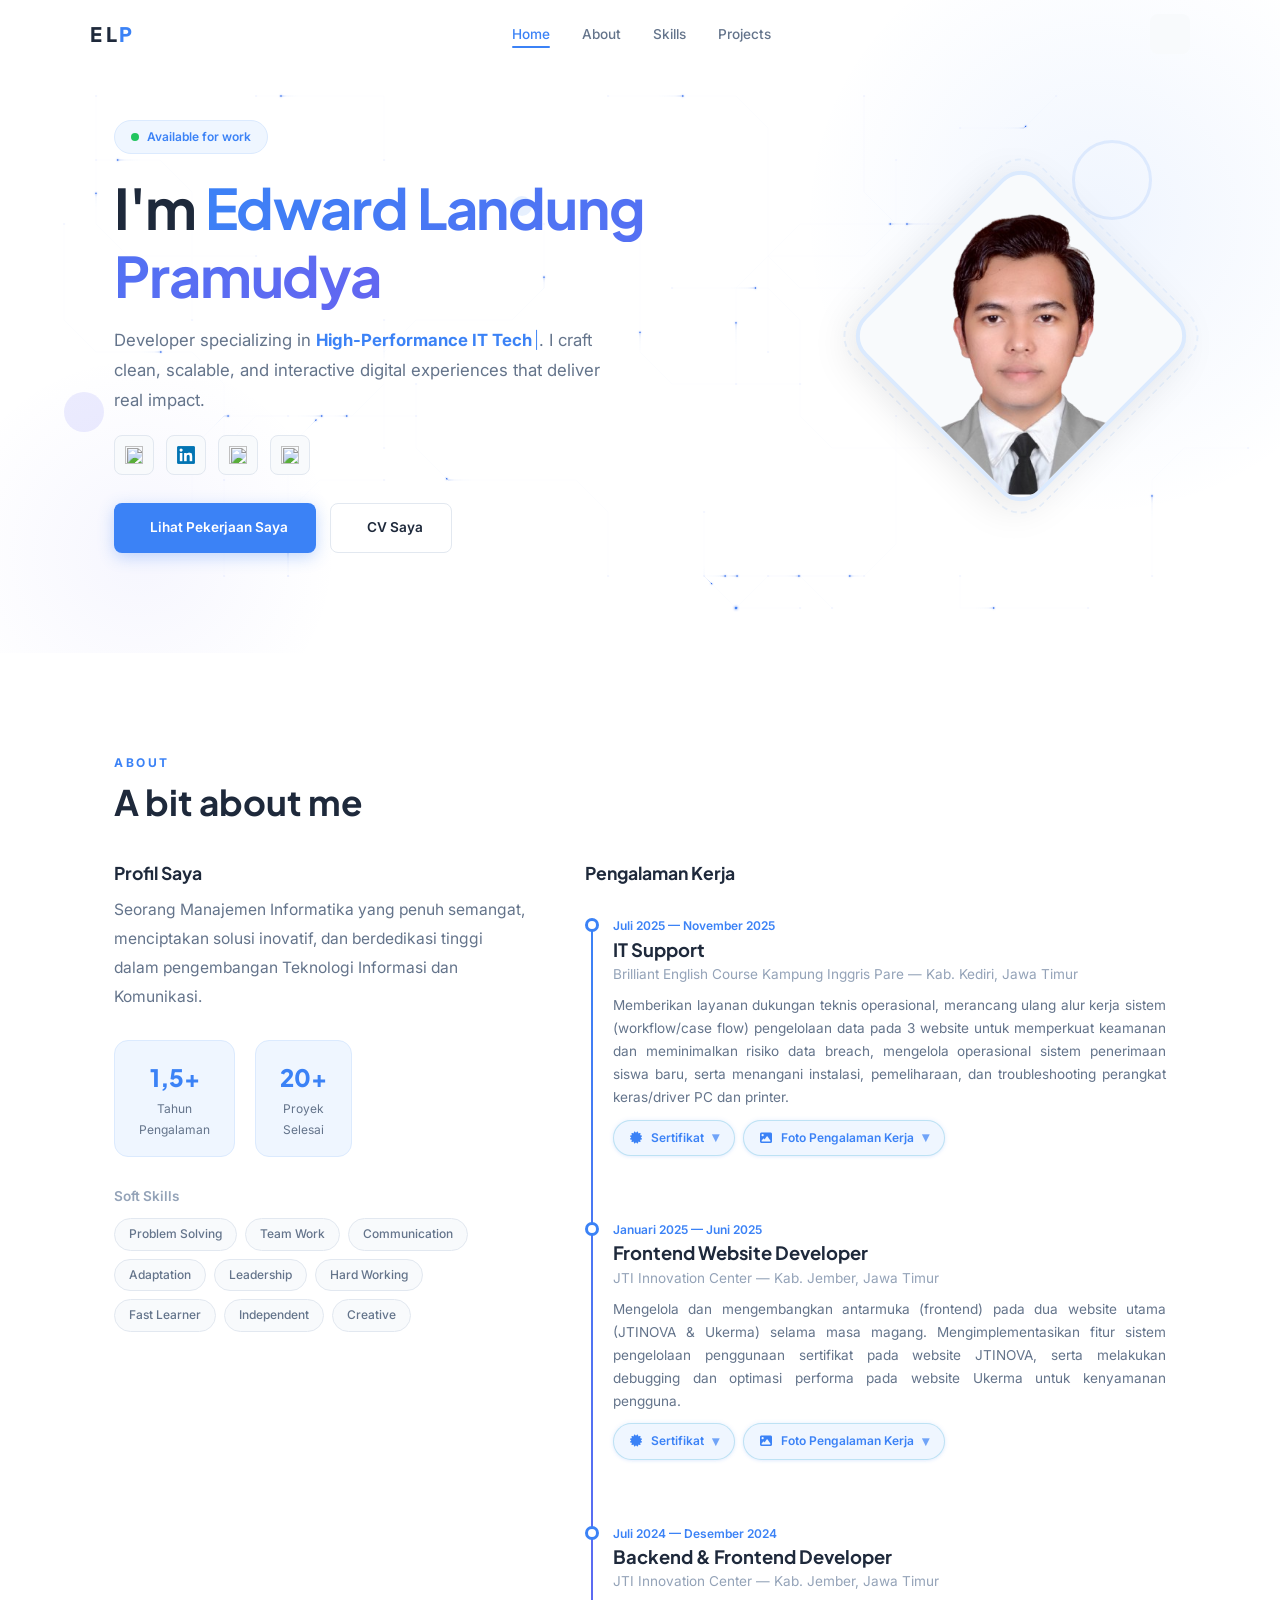
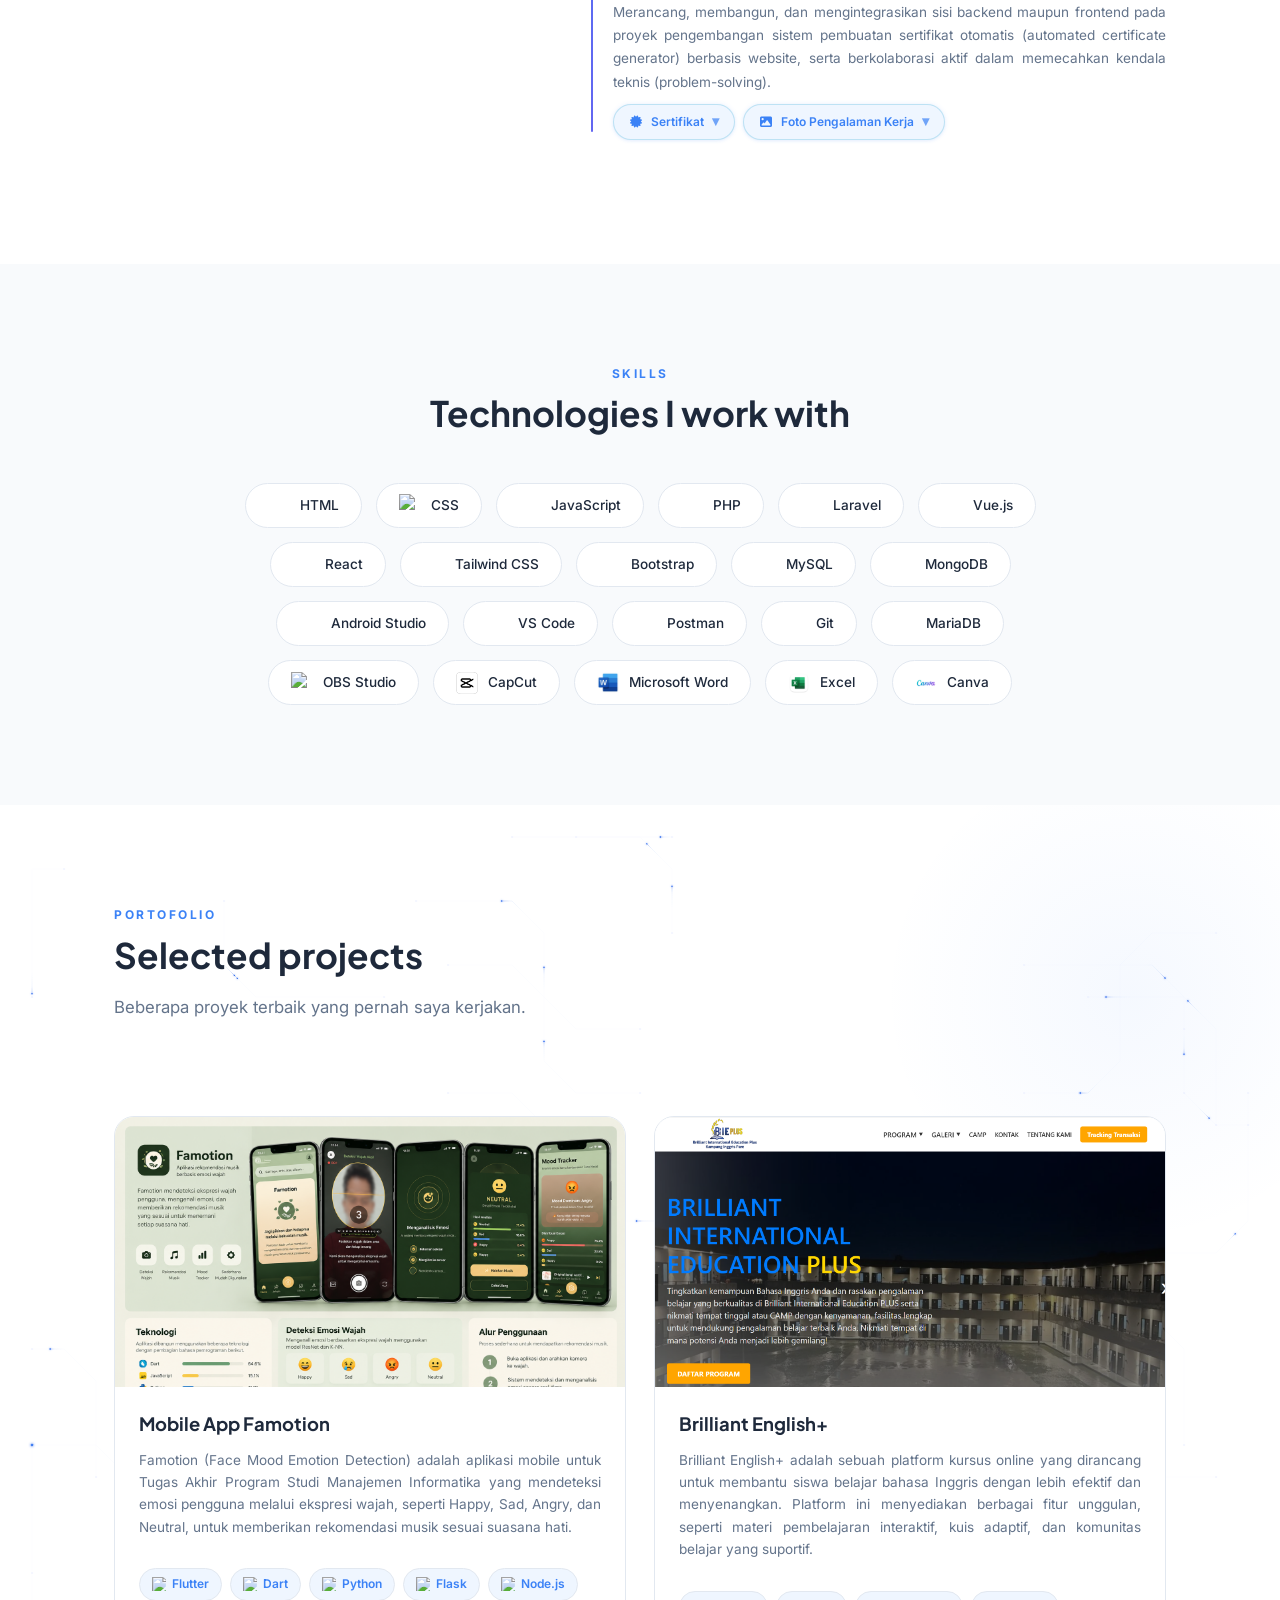
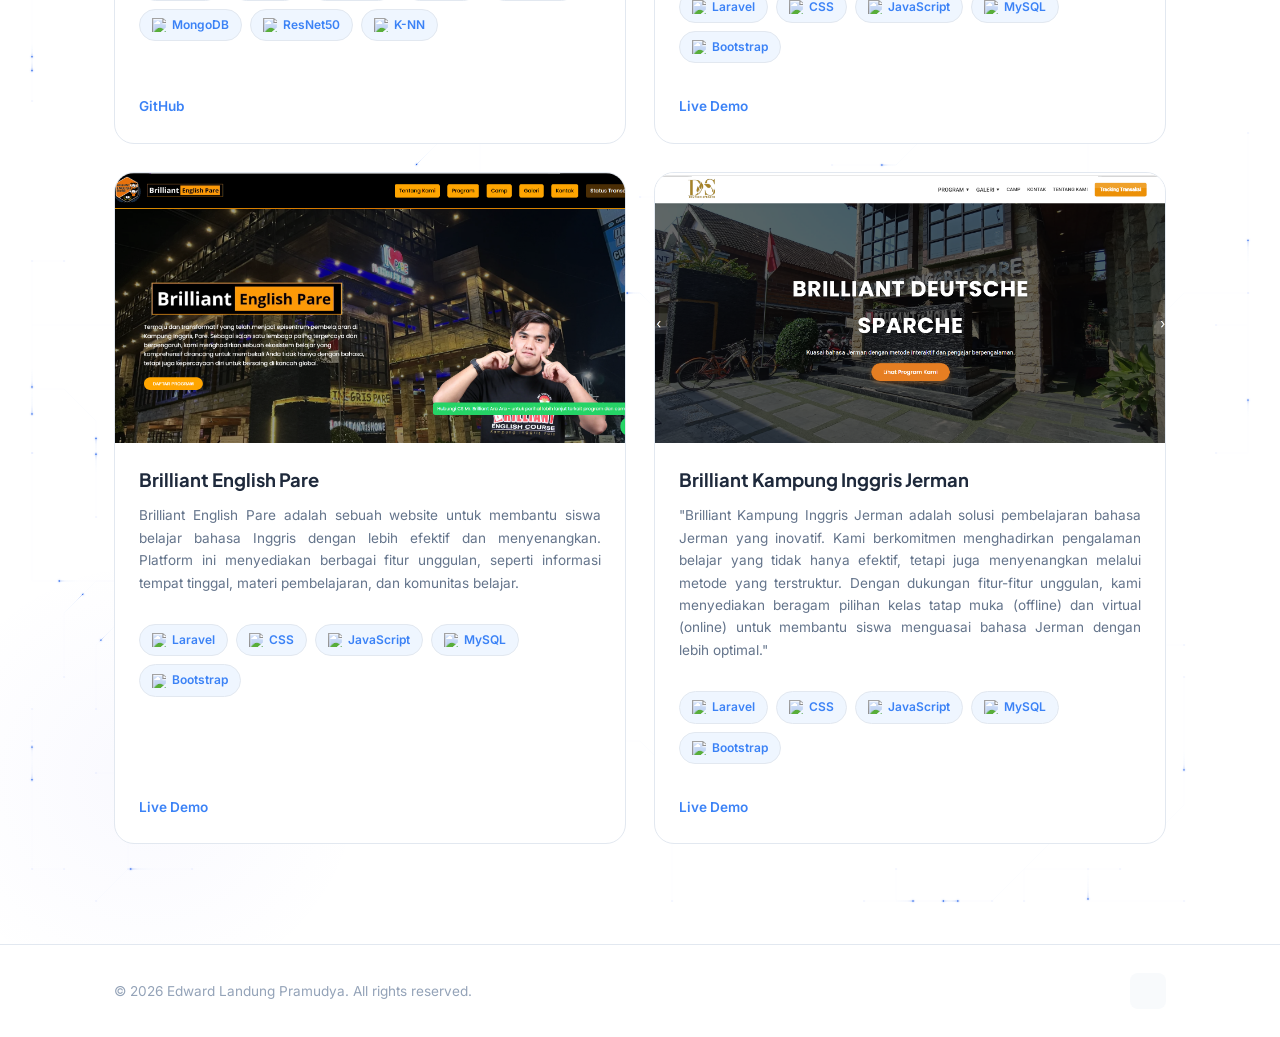
==== index.html @ 2170b79f "update" ====
<!DOCTYPE html>
<html lang="id" data-theme="light">

<head>
  <meta charset="UTF-8" />
  <meta name="viewport" content="width=device-width, initial-scale=1.0" />
  <meta name="description"
    content="Portfolio Edward Landung Pramudya — Web Developer specializing in high-performance IT solutions. Building clean, scalable, and interactive digital experiences." />
  <title>Edward Landung Pramudya — Portofolio</title>

  <!-- Fonts -->
  <link rel="preconnect" href="https://fonts.googleapis.com" />
  <link rel="preconnect" href="https://fonts.gstatic.com" crossorigin />
  <link
    href="https://fonts.googleapis.com/css2?family=Inter:wght@400;500;600;700&family=Plus+Jakarta+Sans:wght@600;700;800&display=swap"
    rel="stylesheet" />

  <!-- Icons (Lucide) -->
  <script src="https://unpkg.com/lucide@latest/dist/umd/lucide.min.js" defer></script>


  <!-- Devicon for tech icons -->
  <link rel="stylesheet" href="https://cdn.jsdelivr.net/gh/devicons/devicon@v2.16.0/devicon.min.css" />
  <link rel="stylesheet" href="https://cdnjs.cloudflare.com/ajax/libs/font-awesome/6.7.2/css/all.min.css">
  <link rel="stylesheet" href="https://cdn.jsdelivr.net/gh/devicons/devicon@latest/devicon.min.css">
  <link rel="stylesheet" href="style.css?v=glow5" />
</head>

<body>
  <div id="themeOverlay"></div>

  <!-- ===== NAVBAR ===== -->
  <nav class="navbar" id="navbar">
    <div class="navbar__inner">
      <a href="#" class="navbar__logo">E L<span>P</span></a>

      <ul class="navbar__links" id="navLinks">
        <li><a href="#hero" class="active">Home</a></li>
        <li><a href="#about">About</a></li>
        <li><a href="#skills">Skills</a></li>
        <li><a href="#projects">Projects</a></li>
      </ul>

      <div class="navbar__actions">
        <button class="theme-toggle" id="themeToggle" aria-label="Toggle dark mode">
          <i data-lucide="moon" width="18" height="18"></i>
        </button>
        <button class="menu-toggle" id="menuToggle" aria-label="Toggle menu">
          <span></span><span></span><span></span>
        </button>
      </div>
    </div>
  </nav>

  <!-- ===== HERO ===== -->
  <section class="hero" id="hero">
    <div class="hero__bg">
      <canvas id="motherboardCanvas" class="circuit-canvas"></canvas>
      <div class="hero__shape hero__shape--1"></div>
      <div class="hero__shape hero__shape--2"></div>
      <div class="hero__shape hero__shape--3"></div>
    </div>
    <div class="container">
      <div class="hero__content">
        <div class="hero__text">
          <div class="hero__badge">
            <span class="dot"></span>
            Available for work
          </div>
          <h1 class="hero__title">
            I'm <span class="highlight">Edward Landung<br />Pramudya</span>
          </h1>
          <p class="hero__desc">
            Developer specializing in <strong class="hero-rotator"><span id="heroRotator">High-Performance IT
                Tech</span><span class="hero-cursor">|</span></strong>. I craft clean, scalable, and
            interactive digital experiences that deliver real impact.
          </p>

          <div class="hero__socials">
            <a href="https://github.com/Epangssss" class="hero__social-link" target="_blank" rel="noopener noreferrer"
              aria-label="GitHub">
              <img src="https://cdn.simpleicons.org/github" width="18" height="18" alt="">
            </a>

            <a href="https://www.linkedin.com/in/edward-landung-pramudya-386199354/" class="hero__social-link"
              target="_blank" rel="noopener noreferrer" aria-label="LinkedIn">
              <img src="assets/img/linkedin.png" width="18" height="18" alt="LinkedIn">
            </a>


            <a href="https://www.instagram.com/edwardlanp/" class="hero__social-link" target="_blank"
              rel="noopener noreferrer" aria-label="Instagram">
              <img src="https://cdn.simpleicons.org/instagram" width="18" height="18" alt="">
            </a>

            <a href="https://wa.me/6282131270114" class="hero__social-link" target="_blank" rel="noopener noreferrer"
              aria-label="WhatsApp">
              <img src="https://cdn.simpleicons.org/whatsapp" width="18" height="18" alt="">
            </a>
          </div>


          <div class="hero__buttons">
            <a href="#projects" class="btn btn--primary">
              <i data-lucide="briefcase" width="16" height="16"></i>
              Lihat Pekerjaan Saya
            </a>
            <a href="cv.html" class="btn btn--outline" target="_blank" rel="noopener noreferrer">
              <i data-lucide="file-text" width="16" height="16"></i>
              CV Saya
            </a>

          </div>
        </div>
        <div class="hero__photo">
          <div class="hero__photo-wrapper">
            <img src="assets/img/profile.png" alt="Edward Landung Pramudya" />
          </div>
          <div class="hero__photo-decor"></div>
        </div>
      </div>
    </div>
  </section>

  <!-- ===== ABOUT ===== -->
  <section class="about" id="about">
    <div class="container">
      <p class="section-label fade-up">ABOUT</p>
      <h2 class="section-title fade-up">A bit about me</h2>

      <div class="about__grid">
        <!-- Left: Profile -->
        <div class="about__profile fade-up">
          <h3 class="about__profile-title">Profil Saya</h3>
          <p class="about__profile-text">
            Seorang Manajemen Informatika yang penuh semangat, menciptakan solusi inovatif, dan berdedikasi tinggi dalam
            pengembangan Teknologi Informasi dan Komunikasi.
          </p>

          <div class="about__stats">
            <div class="stat-card">
              <div class="stat-card__number">1,5+</div>
              <div class="stat-card__label">Tahun<br />Pengalaman</div>
            </div>
            <div class="stat-card">
              <div class="stat-card__number">20+</div>
              <div class="stat-card__label">Proyek<br />Selesai</div>
            </div>
          </div>

          <p class="about__skills-label">Soft Skills</p>
          <div class="about__skills-tags">
            <span class="skill-tag">Problem Solving</span>
            <span class="skill-tag">Team Work</span>
            <span class="skill-tag">Communication</span>
            <span class="skill-tag">Adaptation</span>
            <span class="skill-tag">Leadership</span>
            <span class="skill-tag">Hard Working</span>
            <span class="skill-tag">Fast Learner</span>
            <span class="skill-tag">Independent</span>
            <span class="skill-tag">Creative</span>
          </div>
        </div>

        <!-- Right: Experience Timeline -->
        <div class="about__experience fade-up">
          <h3 class="about__experience-title">Pengalaman Kerja</h3>

          <div class="timeline">
            <div class="timeline__item">
              <div class="timeline__dot"></div>
              <span class="timeline__date">Juli 2025 — November 2025</span>
              <h4 class="timeline__role">IT Support</h4>
              <p class="timeline__company">Brilliant English Course Kampung Inggris Pare — Kab. Kediri, Jawa Timur</p>
              <p class="timeline__desc">
                Memberikan layanan dukungan teknis operasional, merancang ulang alur kerja sistem (workflow/case flow)
                pengelolaan data pada 3 website untuk memperkuat keamanan dan meminimalkan risiko data breach, mengelola
                operasional sistem penerimaan siswa baru, serta menangani instalasi, pemeliharaan, dan troubleshooting
                perangkat keras/driver PC dan printer.
              </p>
              <div class="project-card__tags">
                <!-- Tombol pemicu -->
                <button type="button" class="project-card__tag" onclick="toggleGallery('gallery-sertifikat-1')">
                  <i class="fa-solid fa-certificate"></i> Sertifikat
                </button>

                <button type="button" class="project-card__tag" onclick="toggleGallery('gallery-tempat-kerja-1')">
                  <i class="fas fa-image"></i> Foto Pengalaman Kerja
                </button>
              </div>

              <!-- Gallery Sertifikat (gambar) -->
              <div id="gallery-sertifikat-1" class="documentation-gallery">
                <div class="documentation-card" onclick="openGalleryPopup('Sertifikat — IT Support Brilliant English', [
                    'assets/sertifikat/Magang/Magang-1.png'
                  ], 0)">
                  <div class="doc-card__thumb">
                    <img src="assets/sertifikat/Magang/Magang-1.png" alt="Sertifikat Kompetensi">
                    <div class="doc-card__overlay">
                      <i class="fa-solid fa-search-plus"></i>
                    </div>
                  </div>
                  <div class="documentation-card__body">
                    <h4>Sertifikat Kompetensi</h4>
                    <p>Klik untuk melihat ukuran penuh.</p>
                  </div>
                </div>

                <!-- Tambahkan card lagi di sini kalau ada sertifikat lain -->
              </div>

              <!-- Gallery Foto Pengalaman Kerja -->
              <div id="gallery-tempat-kerja-1" class="documentation-gallery">
                <div class="documentation-card" onclick="openGalleryPopup('Foto Pengalaman Kerja — Brilliant English', [
                    'assets/file-magang/1.jpg',
                    'assets/file-magang/2.jpeg',
                    'assets/file-magang/3.jpg'
                  ], 0)">
                  <div class="doc-card__thumb">
                    <img src="assets/file-magang/1.jpg" alt="Foto Pengalaman Kerja">
                    <div class="doc-card__overlay">
                      <i class="fa-solid fa-search-plus"></i>
                      <span>3 foto</span>
                    </div>
                  </div>
                  <div class="documentation-card__body">
                    <h4>Foto Pengalaman Kerja</h4>
                    <p>Klik untuk melihat semua foto.</p>
                  </div>
                </div>
                <div class="documentation-card" onclick="openGalleryPopup('Foto Pengalaman Kerja — Brilliant English', [
                    'assets/file-magang/1.jpg',
                    'assets/file-magang/2.jpeg',
                    'assets/file-magang/3.jpg'
                  ], 1)">
                  <div class="doc-card__thumb">
                    <img src="assets/file-magang/2.jpeg" alt="Foto Pengalaman Kerja">
                    <div class="doc-card__overlay">
                      <i class="fa-solid fa-search-plus"></i>
                      <span>3 foto</span>
                    </div>
                  </div>
                  <div class="documentation-card__body">
                    <h4>Foto Pengalaman Kerja</h4>
                    <p>Klik untuk melihat semua foto.</p>
                  </div>
                </div>

                <div class="documentation-card" onclick="openGalleryPopup('Foto Pengalaman Kerja — Brilliant English', [
                    'assets/file-magang/1.jpg',
                    'assets/file-magang/2.jpeg',
                    'assets/file-magang/3.jpg'
                  ], 2)">
                  <div class="doc-card__thumb">
                    <img src="assets/file-magang/3.jpg" alt="Foto Pengalaman Kerja">
                    <div class="doc-card__overlay">
                      <i class="fa-solid fa-search-plus"></i>
                      <span>3 foto</span>
                    </div>
                  </div>
                  <div class="documentation-card__body">
                    <h4>Foto Pengalaman Kerja</h4>
                    <p>Klik untuk melihat semua foto.</p>
                  </div>
                </div>
              </div>

            </div>

            <div class="timeline__item">
              <div class="timeline__dot"></div>
              <span class="timeline__date">Januari 2025 — Juni 2025</span>
              <h4 class="timeline__role">Frontend Website Developer</h4>
              <p class="timeline__company">JTI Innovation Center — Kab. Jember, Jawa Timur</p>
              <p class="timeline__desc">
                Mengelola dan mengembangkan antarmuka (frontend) pada dua website utama (JTINOVA & Ukerma) selama masa
                magang. Mengimplementasikan fitur sistem pengelolaan penggunaan sertifikat pada website JTINOVA, serta
                melakukan debugging dan optimasi performa pada website Ukerma untuk kenyamanan pengguna.
              </p>
              <div class="project-card__tags">
                <button type="button" class="project-card__tag" onclick="toggleGallery('gallery-sertifikat-2')">
                  <i class="fa-solid fa-certificate"></i> Sertifikat
                </button>
                <button type="button" class="project-card__tag" onclick="toggleGallery('gallery-tempat-kerja-2')">
                  <i class="fas fa-image"></i> Foto Pengalaman Kerja
                </button>
              </div>

              <div id="gallery-sertifikat-2" class="documentation-gallery">
                <div class="documentation-card" onclick="openGalleryPopup('Sertifikat — Frontend Developer JTINOVA', [
                    'assets/sertifikat/MBMKM-4/MBMKM-4-1.png',
                    'assets/sertifikat/MBMKM-4/MBMKM-4-2.png'
                  ], 0)">
                  <div class="doc-card__thumb">
                    <img src="assets/sertifikat/MBMKM-4/MBMKM-4-1.png" alt="Sertifikat JTINOVA Frontend">
                    <div class="doc-card__overlay">
                      <i class="fa-solid fa-search-plus"></i>
                    </div>
                  </div>
                  <div class="documentation-card__body">
                    <h4>Sertifikat Magang</h4>
                    <p>Klik untuk melihat ukuran penuh.</p>
                  </div>
                </div>

                <div class="documentation-card" onclick="openGalleryPopup('Sertifikat — Frontend Developer JTINOVA Nilai', [
                    'assets/sertifikat/MBMKM-4/MBMKM-4-1.png',
                    'assets/sertifikat/MBMKM-4/MBMKM-4-2.png'
                  ], 1)">
                  <div class="doc-card__thumb">
                    <img src="assets/sertifikat/MBMKM-4/MBMKM-4-2.png" alt="Sertifikat JTINOVA Frontend Nilai">
                    <div class="doc-card__overlay">
                      <i class="fa-solid fa-search-plus"></i>
                    </div>
                  </div>
                  <div class="documentation-card__body">
                    <h4>Sertifikat Magang (Nilai)</h4>
                    <p>Klik untuk melihat ukuran penuh.</p>
                  </div>
                </div>
              </div>

              <div id="gallery-tempat-kerja-2" class="documentation-gallery">
                <div class="documentation-card" onclick="openGalleryPopup('Foto Pengalaman Kerja — JTINOVA', [
                    'assets/file2/1.jpeg',
                    'assets/file2/2.jpeg'
                  ], 0)">
                  <div class="doc-card__thumb">
                    <img src="assets/file2/1.jpeg" alt="Foto Pengalaman Kerja JTINOVA">
                    <div class="doc-card__overlay">
                      <i class="fa-solid fa-search-plus"></i>
                    </div>
                  </div>
                  <div class="documentation-card__body">
                    <h4>Foto Pengalaman Kerja</h4>
                    <p>Klik untuk melihat semua foto.</p>
                  </div>
                </div>
                <div class="documentation-card" onclick="openGalleryPopup('Foto Pengalaman Kerja — JTINOVA', [
                    'assets/file2/1.jpeg',
                    'assets/file2/2.jpeg'
                  ], 1)">
                  <div class="doc-card__thumb">
                    <img src="assets/file2/2.jpeg" alt="Foto Pengalaman Kerja JTINOVA">
                    <div class="doc-card__overlay">
                      <i class="fa-solid fa-search-plus"></i>
                    </div>
                  </div>
                  <div class="documentation-card__body">
                    <h4>Foto Pengalaman Kerja</h4>
                    <p>Klik untuk melihat semua foto.</p>
                  </div>
                </div>
              </div>
            </div>

            <div class="timeline__item">
              <div class="timeline__dot"></div>
              <span class="timeline__date">Juli 2024 — Desember 2024</span>
              <h4 class="timeline__role">Backend & Frontend Developer</h4>
              <p class="timeline__company">JTI Innovation Center — Kab. Jember, Jawa Timur</p>
              <p class="timeline__desc">
                Merancang, membangun, dan mengintegrasikan sisi backend maupun frontend pada proyek pengembangan sistem
                pembuatan sertifikat otomatis (automated certificate generator) berbasis website, serta berkolaborasi
                aktif dalam memecahkan kendala teknis (problem-solving).
              </p>
              <div class="project-card__tags">
                <button type="button" class="project-card__tag" onclick="toggleGallery('gallery-sertifikat-3')">
                  <i class="fa-solid fa-certificate"></i> Sertifikat
                </button>
                <button type="button" class="project-card__tag" onclick="toggleGallery('gallery-tempat-kerja-3')">
                  <i class="fas fa-image"></i> Foto Pengalaman Kerja
                </button>
              </div>

              <div id="gallery-sertifikat-3" class="documentation-gallery">
                <div class="documentation-card" onclick="openGalleryPopup('Sertifikat — Backend & Frontend Developer JTINOVA', [
                    'assets/sertifikat/MBKM-3/MBKM-3-1.png',
                    'assets/sertifikat/MBKM-3/MBKM-3-2.png'
                  ], 0)">
                  <div class="doc-card__thumb">
                    <img src="assets/sertifikat/MBKM-3/MBKM-3-1.png" alt="Sertifikat JTINOVA Backend">
                    <div class="doc-card__overlay">
                      <i class="fa-solid fa-search-plus"></i>
                    </div>
                  </div>
                  <div class="documentation-card__body">
                    <h4>Sertifikat Magang</h4>
                    <p>Klik untuk melihat ukuran penuh.</p>
                  </div>
                </div>

                <div class="documentation-card" onclick="openGalleryPopup('Sertifikat — Backend & Frontend Developer JTINOVA', [
                    'assets/sertifikat/MBKM-3/MBKM-3-1.png',
                    'assets/sertifikat/MBKM-3/MBKM-3-2.png'
                  ], 1)">
                  <div class="doc-card__thumb">
                    <img src="assets/sertifikat/MBKM-3/MBKM-3-2.png" alt="Sertifikat JTINOVA Backend">
                    <div class="doc-card__overlay">
                      <i class="fa-solid fa-search-plus"></i>
                    </div>
                  </div>
                  <div class="documentation-card__body">
                    <h4>Sertifikat Magang (Nilai)</h4>
                    <p>Klik untuk melihat ukuran penuh.</p>
                  </div>
                </div>
              </div>

              <div id="gallery-tempat-kerja-3" class="documentation-gallery">
                <div class="documentation-card" onclick="openGalleryPopup('Foto Pengalaman Kerja — JTINOVA TEFA', [
                    'assets/file/1.jpg',
                    'assets/file/2.jpg',
                    'assets/file/3.jpg',
                    'assets/file/4.jpg'
                  ], 0)">
                  <div class="doc-card__thumb">
                    <img src="assets/file/1.jpg" alt="Foto Pengalaman Kerja TEFA">
                    <div class="doc-card__overlay">
                      <i class="fa-solid fa-search-plus"></i>
                    </div>
                  </div>
                  <div class="documentation-card__body">
                    <h4>Foto Pengalaman Kerja</h4>
                    <p>Klik untuk melihat semua foto.</p>
                  </div>
                </div>

                <div class="documentation-card" onclick="openGalleryPopup('Foto Pengalaman Kerja — JTINOVA TEFA', [
                    'assets/file/1.jpg',
                    'assets/file/2.jpg',
                    'assets/file/3.jpg',
                    'assets/file/4.jpg'
                  ], 1)">
                  <div class="doc-card__thumb">
                    <img src="assets/file/2.jpg" alt="Foto Pengalaman Kerja TEFA">
                    <div class="doc-card__overlay">
                      <i class="fa-solid fa-search-plus"></i>
                    </div>
                  </div>
                  <div class="documentation-card__body">
                    <h4>Foto Pengalaman Kerja</h4>
                    <p>Klik untuk melihat semua foto.</p>
                  </div>
                </div>

                <div class="documentation-card" onclick="openGalleryPopup('Foto Pengalaman Kerja — JTINOVA TEFA', [
                    'assets/file/1.jpg',
                    'assets/file/2.jpg',
                    'assets/file/3.jpg',
                    'assets/file/4.jpg'
                  ], 2)">
                  <div class="doc-card__thumb">
                    <img src="assets/file/3.jpg" alt="Foto Pengalaman Kerja TEFA">
                    <div class="doc-card__overlay">
                      <i class="fa-solid fa-search-plus"></i>
                    </div>
                  </div>
                  <div class="documentation-card__body">
                    <h4>Foto Pengalaman Kerja</h4>
                    <p>Klik untuk melihat semua foto.</p>
                  </div>
                </div>

                <div class="documentation-card" onclick="openGalleryPopup('Foto Pengalaman Kerja — JTINOVA TEFA', [
                    'assets/file/1.jpg',
                    'assets/file/2.jpg',
                    'assets/file/3.jpg',
                    'assets/file/4.jpg'
                  ], 3)">
                  <div class="doc-card__thumb">
                    <img src="assets/file/4.jpg" alt="Foto Pengalaman Kerja TEFA">
                    <div class="doc-card__overlay">
                      <i class="fa-solid fa-search-plus"></i>
                    </div>
                  </div>
                  <div class="documentation-card__body">
                    <h4>Foto Pengalaman Kerja</h4>
                    <p>Klik untuk melihat semua foto.</p>
                  </div>
                </div>
              </div>

            </div>
          </div>
        </div>
      </div>
    </div>
  </section>

  <!-- ===== SKILLS ===== -->
  <section class="skills" id="skills">
    <div class="container">
      <p class="section-label fade-up">SKILLS</p>
      <h2 class="section-title fade-up">Technologies I work with</h2>

      <div class="skills__grid fade-up">
        <div class="tech-badge">
          <span class="tech-badge__icon"><i class="devicon-html5-plain colored"></i></span>
          HTML
        </div>
        <div class="tech-badge">
          <span class="tech-badge__icon">
            <img src="https://cdn.simpleicons.org/css" width="14" height="14" alt="CSS">
          </span>
          CSS
        </div>
        <div class="tech-badge">
          <span class="tech-badge__icon"><i class="devicon-javascript-plain colored"></i></span>
          JavaScript
        </div>
        <div class="tech-badge">
          <span class="tech-badge__icon"><i class="devicon-php-plain colored"></i></span>
          PHP
        </div>
        <div class="tech-badge">
          <span class="tech-badge__icon"><i class="devicon-laravel-original colored"></i></span>
          Laravel
        </div>
        <div class="tech-badge">
          <span class="tech-badge__icon"><i class="devicon-vuejs-plain colored"></i></span>
          Vue.js
        </div>
        <div class="tech-badge">
          <span class="tech-badge__icon"><i class="devicon-react-original colored"></i></span>
          React
        </div>
        <div class="tech-badge">
          <span class="tech-badge__icon"><i class="devicon-tailwindcss-original colored"></i></span>
          Tailwind CSS
        </div>
        <div class="tech-badge">
          <span class="tech-badge__icon"><i class="devicon-bootstrap-plain colored"></i></span>
          Bootstrap
        </div>
        <div class="tech-badge">
          <span class="tech-badge__icon"><i class="devicon-mysql-plain colored"></i></span>
          MySQL
        </div>
        <div class="tech-badge">
          <span class="tech-badge__icon"><i class="devicon-mongodb-plain colored"></i></span>
          MongoDB
        </div>
        <div class="tech-badge">
          <span class="tech-badge__icon"><i class="devicon-androidstudio-plain colored"></i></span>
          Android Studio
        </div>
        <div class="tech-badge">
          <span class="tech-badge__icon"><i class="devicon-vscode-plain colored"></i></span>
          VS Code
        </div>
        <div class="tech-badge">
          <span class="tech-badge__icon"><i class="devicon-postman-plain colored"></i></span>
          Postman
        </div>
        <div class="tech-badge">
          <span class="tech-badge__icon"><i class="devicon-git-plain colored"></i></span>
          Git
        </div>
        <div class="tech-badge">
          <span class="tech-badge__icon"><i class="devicon-mariadb-original colored"></i></span>
          MariaDB
        </div>
        <div class="tech-badge">
          <span class="tech-badge__icon"><img src="https://cdn.simpleicons.org/obsstudio" alt="OBS Studio" /></span>
          OBS Studio
        </div>
        <div class="tech-badge">
          <span class="tech-badge__icon">
            <img src="assets/img/capcut.jpg" alt="CapCut">
          </span>
          CapCut
        </div>

        <div class="tech-badge">
          <span class="tech-badge__icon">
            <img src="assets/img/word.jpg" alt="Microsoft Word">
          </span>
          Microsoft Word
        </div>

        <div class="tech-badge">
          <span class="tech-badge__icon">
            <img src="assets/img/excel.jpg" alt="Excel">
          </span>
          Excel
        </div>

        <div class="tech-badge">
          <span class="tech-badge__icon">
            <img src="assets/img/canva.jpg" alt="Canva">
          </span>
          Canva
        </div>
      </div>
    </div>
  </section>

  <!-- ===== PROJECTS ===== -->
  <section class="projects" id="projects">
    <canvas id="projectsCanvas" class="circuit-canvas"></canvas>
    <div class="container">
      <p class="section-label fade-up">PORTOFOLIO</p>
      <h2 class="section-title fade-up">Selected projects</h2>
      <p class="hero__desc fade-up" style="margin-bottom: 0;">Beberapa proyek terbaik yang pernah saya kerjakan.</p>

      <div class="projects__grid">
        <div class="project-card fade-up">
          <div class="project-card__img">
            <img src="assets/img/project1.png" alt="Aplikasi Famotion" />
          </div>
          <div class="project-card__body">
            <h3 class="project-card__title">Mobile App Famotion</h3>
            <p class="project-card__desc">
              Famotion (Face Mood Emotion Detection) adalah aplikasi mobile untuk Tugas Akhir Program Studi Manajemen
              Informatika yang mendeteksi
              emosi pengguna
              melalui ekspresi wajah, seperti Happy, Sad, Angry, dan Neutral, untuk memberikan rekomendasi musik sesuai
              suasana hati.
            </p>
            <div class="project-card__tags">
              <span class="project-card__tag">
                <img src="https://cdn.simpleicons.org/flutter" width="14" height="14" alt="Flutter" />
                Flutter
              </span>
              <span class="project-card__tag">
                <img src="https://cdn.simpleicons.org/dart" width="14" height="14" alt="Dart" />
                Dart
              </span>
              <span class="project-card__tag">
                <img src="https://cdn.simpleicons.org/python" width="14" height="14" alt="Python" />
                Python
              </span>
              <span class="project-card__tag">
                <img src="https://cdn.simpleicons.org/flask" width="14" height="14" alt="Flask" />
                Flask
              </span>
              <span class="project-card__tag">
                <img src="https://cdn.simpleicons.org/nodedotjs" width="14" height="14" alt="Node.js" />
                Node.js
              </span>
              <span class="project-card__tag">
                <img src="https://cdn.simpleicons.org/mongodb" width="14" height="14" alt="MongoDB" />
                MongoDB
              </span>
              <span class="project-card__tag">
                <img src="https://cdn.simpleicons.org/tensorflow" width="14" height="14" alt="ResNet50" />
                ResNet50
              </span>
              <span class="project-card__tag">
                <img src="https://cdn.simpleicons.org/scikitlearn" width="14" height="14" alt="K-NN" />
                K-NN
              </span>
            </div>
            <div class="project-card__links">
              <!-- <a href="#" class="project-card__link" target="_blank" rel="noopener noreferrer">
                Live Demo <i data-lucide="arrow-up-right" width="14" height="14"></i>
              </a> -->
              <a href="https://github.com/Epangssss/Famotion" target="_blank" rel="noopener noreferrer"
                class="project-card__link">
                GitHub <i data-lucide="arrow-up-right" width="14" height="14"></i>
              </a>
            </div>
          </div>
        </div>

        <div class="project-card fade-up">
          <div class="project-card__img">
            <img src="assets/img/project2.png" alt="Brilliant English+" />
          </div>
          <div class="project-card__body">
            <h3 class="project-card__title">Brilliant English+</h3>
            <p class="project-card__desc">
              Brilliant English+ adalah sebuah platform kursus online yang dirancang untuk membantu siswa belajar
              bahasa Inggris dengan lebih efektif dan menyenangkan. Platform ini menyediakan berbagai fitur unggulan,
              seperti materi pembelajaran interaktif, kuis adaptif, dan komunitas belajar yang suportif.
            </p>
            <div class="project-card__tags">
              <span class="project-card__tag">
                <img src="https://cdn.simpleicons.org/laravel" width="14" height="14" alt="Laravel" />
                Laravel
              </span>
              <span class="project-card__tag">
                <img src="https://cdn.simpleicons.org/css" width="14" height="14" alt="CSS" />
                CSS
              </span>
              <span class="project-card__tag">
                <img src="https://cdn.simpleicons.org/javascript" width="14" height="14" alt="JavaScript" />
                JavaScript
              </span>
              <span class="project-card__tag">
                <img src="https://cdn.simpleicons.org/mysql" width="14" height="14" alt="MySQL" />
                MySQL
              </span>
              <span class="project-card__tag">
                <img src="https://cdn.simpleicons.org/bootstrap" width="14" height="14" alt="Bootstrap" />
                Bootstrap
              </span>
            </div>
            <div class="project-card__links">
              <a href="https://occupancy.bieplus.com/" target="_blank" rel="noopener noreferrer"
                class="project-card__link">
                Live Demo <i data-lucide="arrow-up-right" width="14" height="14"></i>
              </a>
              <!-- <a href="https://github.com/Epangssss/Brilliant-English" target="_blank" rel="noopener noreferrer" class="project-card__link">
                GitHub <i data-lucide="arrow-up-right" width="14" height="14"></i>
              </a> -->
            </div>
          </div>
        </div>

        <div class="project-card fade-up">
          <div class="project-card__img">
            <img src="assets/img/project3.png" alt="Brilliant English+" />
          </div>
          <div class="project-card__body">
            <h3 class="project-card__title">Brilliant English Pare</h3>
            <p class="project-card__desc">
              Brilliant English Pare adalah sebuah website untuk membantu siswa belajar bahasa Inggris dengan lebih
              efektif dan menyenangkan.
              Platform ini menyediakan berbagai fitur unggulan, seperti informasi tempat tinggal, materi pembelajaran,
              dan komunitas belajar.
            </p>
            <div class="project-card__tags">
              <span class="project-card__tag">
                <img src="https://cdn.simpleicons.org/laravel" width="14" height="14" alt="Laravel" />
                Laravel
              </span>
              <span class="project-card__tag">
                <img src="https://cdn.simpleicons.org/css" width="14" height="14" alt="CSS" />
                CSS
              </span>
              <span class="project-card__tag">
                <img src="https://cdn.simpleicons.org/javascript" width="14" height="14" alt="JavaScript" />
                JavaScript
              </span>
              <span class="project-card__tag">
                <img src="https://cdn.simpleicons.org/mysql" width="14" height="14" alt="MySQL" />
                MySQL
              </span>
              <span class="project-card__tag">
                <img src="https://cdn.simpleicons.org/bootstrap" width="14" height="14" alt="Bootstrap" />
                Bootstrap
              </span>
            </div>
            <div class="project-card__links">
              <a href="https://brilliantenglishpare.com/" target="_blank" rel="noopener noreferrer"
                class="project-card__link">
                Live Demo <i data-lucide="arrow-up-right" width="14" height="14"></i>
              </a>
              <!-- <a href="https://github.com/Epangssss/Brilliant-English" target="_blank" rel="noopener noreferrer" class="project-card__link">
                        GitHub <i data-lucide="arrow-up-right" width="14" height="14"></i>
                      </a> -->
            </div>
          </div>
        </div>
        <div class="project-card fade-up">
          <div class="project-card__img">
            <img src="assets/img/project4.png" alt="Bieplus Kampung Inggris Jerman" />
          </div>
          <div class="project-card__body">
            <h3 class="project-card__title">Brilliant Kampung Inggris Jerman</h3>
            <p class="project-card__desc">
              "Brilliant Kampung Inggris Jerman adalah solusi pembelajaran bahasa Jerman yang inovatif. Kami berkomitmen
              menghadirkan
              pengalaman belajar yang tidak hanya efektif, tetapi juga menyenangkan melalui metode yang terstruktur.
              Dengan dukungan
              fitur-fitur unggulan, kami menyediakan beragam pilihan kelas tatap muka (offline) dan virtual (online)
              untuk membantu
              siswa menguasai bahasa Jerman dengan lebih optimal."
            </p>
            <div class="project-card__tags">
              <span class="project-card__tag">
                <img src="https://cdn.simpleicons.org/laravel" width="14" height="14" alt="Laravel" />
                Laravel
              </span>
              <span class="project-card__tag">
                <img src="https://cdn.simpleicons.org/css" width="14" height="14" alt="CSS" />
                CSS
              </span>
              <span class="project-card__tag">
                <img src="https://cdn.simpleicons.org/javascript" width="14" height="14" alt="JavaScript" />
                JavaScript
              </span>
              <span class="project-card__tag">
                <img src="https://cdn.simpleicons.org/mysql" width="14" height="14" alt="MySQL" />
                MySQL
              </span>
              <span class="project-card__tag">
                <img src="https://cdn.simpleicons.org/bootstrap" width="14" height="14" alt="Bootstrap" />
                Bootstrap
              </span>
            </div>
            <div class="project-card__links">
              <a href="https://biepluskampunginggris.com/program/bahasa/jerman" target="_blank"
                rel="noopener noreferrer" class="project-card__link">
                Live Demo <i data-lucide="arrow-up-right" width="14" height="14"></i>
              </a>
              <!-- <a href="https://github.com/Epangssss/Brilliant-English" target="_blank" rel="noopener noreferrer" class="project-card__link">
                                GitHub <i data-lucide="arrow-up-right" width="14" height="14"></i>
                              </a> -->
            </div>
          </div>
        </div>
      </div>
    </div>

  </section>

  <!-- ===== CONTACT =====
  <section class="contact" id="contact">
    <div class="container">
      <p class="section-label fade-up">CONTACT</p>
      <h2 class="section-title fade-up">Let's work together</h2>
      <p class="hero__desc fade-up" style="margin: 0 auto 0; text-align: center;">
        Punya projek menarik? Jangan ragu untuk menghubungi saya. Mari berkolaborasi dan ciptakan sesuatu yang luar biasa!
      </p>

      <div class="contact__form-wrapper fade-up">
        <form id="contactForm">
          <div class="form-row">
            <div class="form-group">
              <label for="name">Name</label>
              <input type="text" id="name" placeholder="Your name" required />
            </div>
            <div class="form-group">
              <label for="email">Email</label>
              <input type="email" id="email" placeholder="you@example.com" required />
            </div>
          </div>
          <div class="form-group form-group--full">
            <label for="subject">Subject</label>
            <input type="text" id="subject" placeholder="Project inquiry" />
          </div>
          <div class="form-group form-group--full">
            <label for="message">Message</label>
            <textarea id="message" placeholder="Tell me about your project..."></textarea>
          </div>
          <button type="submit" class="btn btn--primary contact__submit">
            Send message
            <i data-lucide="send" width="16" height="16"></i>
          </button>
        </form>
      </div>
    </div>
  </section> -->

  <!-- ===== FOOTER ===== -->
  <footer class="footer">
    <div class="container">
      <div class="footer__inner">
        <p class="footer__copy">&copy; 2026 Edward Landung Pramudya. All rights reserved.</p>
        <div class="footer__socials">
          <a href="#" class="footer__social-link" aria-label="Kembali ke atas">
            <i data-lucide="arrow-up" width="18" height="18"></i>
          </a>
        </div>
      </div>
    </div>
  </footer>

  <!-- Lightbox (Zoom Gambar Project) -->
  <div class="lightbox" id="lightbox">
    <button class="lightbox__close" id="lightboxClose" aria-label="Tutup">&times;</button>
    <img class="lightbox__img" id="lightboxImg" src="" alt="Project Preview" />
  </div>

  <!-- Gallery Popup (Reusable — Sertifikat & Foto Pengalaman Kerja) -->
  <div class="gallery-popup" id="galleryPopup">
    <div class="gallery-popup__backdrop" onclick="closeGalleryPopup()"></div>
    <div class="gallery-popup__container">
      <div class="gallery-popup__header">
        <h3 class="gallery-popup__title" id="galleryPopupTitle">Gallery</h3>
        <button type="button" class="gallery-popup__close" onclick="closeGalleryPopup()" aria-label="Tutup">
          &times;
        </button>
      </div>
      <div class="gallery-popup__body">
        <button type="button" class="gallery-popup__nav gallery-popup__nav--prev" id="galleryPrev"
          onclick="galleryNav(-1)" aria-label="Sebelumnya">
          <i class="fa-solid fa-chevron-left"></i>
        </button>
        <div class="gallery-popup__img-wrapper">
          <img id="galleryPopupImg" src="" alt="Gallery Image" />
        </div>
        <button type="button" class="gallery-popup__nav gallery-popup__nav--next" id="galleryNext"
          onclick="galleryNav(1)" aria-label="Selanjutnya">
          <i class="fa-solid fa-chevron-right"></i>
        </button>
      </div>
      <div class="gallery-popup__footer">
        <span class="gallery-popup__counter" id="galleryCounter">1 / 1</span>
      </div>
    </div>
  </div>

  <script src="script.js"></script>
</body>

</html>
---- style.css ----
/* =============================================
   DESIGN TOKENS
   ============================================= */
:root {
  /* Colors */
  --clr-primary: #3b82f6;
  --clr-primary-dark: #2563eb;
  --clr-primary-light: #dbeafe;
  --clr-primary-ultra-light: #eff6ff;
  --clr-accent: #6366f1;
  --clr-accent-light: #e0e7ff;

  --clr-bg: #ffffff;
  --clr-bg-alt: #f8fafc;
  --clr-bg-section: #f1f5f9;
  --clr-surface: #ffffff;

  --clr-text: #1e293b;
  --clr-text-secondary: #64748b;
  --clr-text-muted: #94a3b8;
  --clr-border: #e2e8f0;

  /* Typography */
  --ff-heading: 'Plus Jakarta Sans', sans-serif;
  --ff-body: 'Inter', sans-serif;

  --fs-hero: clamp(2.2rem, 5vw, 3.5rem);
  --fs-h2: clamp(1.6rem, 3vw, 2.2rem);
  --fs-h3: 1.15rem;
  --fs-body: 0.975rem;
  --fs-small: 0.85rem;
  --fs-xs: 0.75rem;

  /* Spacing */
  --section-py: clamp(60px, 8vw, 100px);
  --container-max: 1100px;
  --container-px: 24px;

  /* Misc */
  --radius-sm: 8px;
  --radius-md: 14px;
  --radius-lg: 20px;
  --radius-xl: 28px;
  --radius-full: 9999px;

  --shadow-sm: 0 1px 3px rgba(0, 0, 0, .06);
  --shadow-md: 0 4px 20px rgba(0, 0, 0, .07);
  --shadow-lg: 0 10px 40px rgba(0, 0, 0, .1);
  --shadow-card: 0 2px 12px rgba(59, 130, 246, .08);

  --transition: .3s cubic-bezier(.4, 0, .2, 1);
}

/* Dark mode */
[data-theme="dark"] {
  --clr-bg: #0a0a0a;
  --clr-bg-alt: #141414;
  --clr-bg-section: #111111;
  --clr-surface: #1a1a1a;

  /* Blue → White in dark mode */
  --clr-primary: #ffffff;
  --clr-primary-dark: #e4e4e7;
  --clr-accent: #e4e4e7;

  --clr-text: #f1f5f9;
  --clr-text-secondary: #a1a1aa;
  --clr-text-muted: #71717a;
  --clr-border: #27272a;

  --clr-primary-light: #27272a;
  --clr-primary-ultra-light: #1a1a1a;
  --clr-accent-light: #27272a;

  --shadow-sm: 0 1px 3px rgba(0, 0, 0, .3);
  --shadow-md: 0 4px 20px rgba(0, 0, 0, .4);
  --shadow-lg: 0 10px 40px rgba(0, 0, 0, .5);
  --shadow-card: 0 2px 12px rgba(255, 255, 255, .08);
}

/* Dark mode — component contrast fixes */
[data-theme="dark"] .btn--primary {
  background: #3b82f6;
  color: #fff;
  box-shadow: 0 4px 16px rgba(59, 130, 246, .3);
}

[data-theme="dark"] .btn--primary:hover {
  background: #2563eb;
  box-shadow: 0 6px 24px rgba(59, 130, 246, .4);
}

[data-theme="dark"] .hero__social-link:hover {
  background: #ffffff;
  color: #0a0a0a;
  border-color: #ffffff;
  box-shadow: 0 4px 14px rgba(255, 255, 255, .15);
}

[data-theme="dark"] .form-group input:focus,
[data-theme="dark"] .form-group textarea:focus {
  box-shadow: 0 0 0 3px rgba(255, 255, 255, .1);
}

[data-theme="dark"] .hero__bg::before {
  background: radial-gradient(circle, rgba(255, 255, 255, .04) 0%, transparent 70%);
}

[data-theme="dark"] .contact__submit {
  background: #ffffff;
  color: #0a0a0a;
}

[data-theme="dark"] .hero__social-link {
  background: #ffffff;
  border-color: #ffffff;
}

[data-theme="dark"] .project-card__tag {
  color: #f1f5f9;
  background: #141414;
  border-color: #27272a;
}

[data-theme="dark"] .project-card__tag:hover {
  border-color: #ffffff;
}

[data-theme="dark"] .project-card__tag img[src*="flask"] {
  filter: invert(1);
}

/* Dark mode — Gallery Popup nav button contrast */
[data-theme="dark"] .gallery-popup__nav {
  background: #27272a;
  border-color: #3f3f46;
}

[data-theme="dark"] .gallery-popup__nav:hover {
  background: #3b82f6;
  border-color: #3b82f6;
}


/* =============================================
   RESET & BASE
   ============================================= */
*,
*::before,
*::after {
  margin: 0;
  padding: 0;
  box-sizing: border-box;
}

html {
  scroll-behavior: smooth;
  scroll-padding-top: 80px;
}

body {
  font-family: var(--ff-body);
  font-size: var(--fs-body);
  color: var(--clr-text);
  background: var(--clr-bg);
  line-height: 1.7;
  -webkit-font-smoothing: antialiased;
  overflow-x: hidden;
  transition: background var(--transition), color var(--transition);
}



img {
  max-width: 100%;
  display: block;
}

a {
  text-decoration: none;
  color: inherit;
}

ul {
  list-style: none;
}

h1,
h2,
h3,
h4 {
  font-family: var(--ff-heading);
  line-height: 1.2;
  font-weight: 700;
}

.container {
  max-width: var(--container-max);
  margin: 0 auto;
  padding: 0 var(--container-px);
}

.section-label {
  font-size: var(--fs-xs);
  font-weight: 700;
  text-transform: uppercase;
  letter-spacing: 2.5px;
  color: var(--clr-primary);
  margin-bottom: 8px;
}

.section-title {
  font-size: var(--fs-h2);
  color: var(--clr-text);
  margin-bottom: 16px;
}

/* =============================================
   NAVBAR
   ============================================= */
.navbar {
  position: fixed;
  top: 0;
  left: 0;
  right: 0;
  z-index: 1000;
  padding: 0 var(--container-px);
  transition: background var(--transition), box-shadow var(--transition), backdrop-filter var(--transition);
}

.navbar.scrolled {
  background: rgba(255, 255, 255, .82);
  backdrop-filter: blur(16px) saturate(180%);
  -webkit-backdrop-filter: blur(16px) saturate(180%);
  box-shadow: 0 1px 12px rgba(0, 0, 0, .06);
}

[data-theme="dark"] .navbar.scrolled {
  background: rgba(10, 10, 10, .85);
}

.navbar__inner {
  max-width: var(--container-max);
  margin: 0 auto;
  display: flex;
  align-items: center;
  justify-content: space-between;
  height: 68px;
}

.navbar__logo {
  font-family: var(--ff-heading);
  font-size: 1.25rem;
  font-weight: 800;
  color: var(--clr-text);
  display: flex;
  align-items: center;
  gap: 2px;
}

.navbar__logo span {
  color: var(--clr-primary);
}

.navbar__links {
  display: flex;
  gap: 32px;
}

.navbar__links a {
  font-size: var(--fs-small);
  font-weight: 500;
  color: var(--clr-text-secondary);
  position: relative;
  padding: 4px 0;
  transition: color var(--transition);
}

.navbar__links a::after {
  content: '';
  position: absolute;
  bottom: -2px;
  left: 0;
  width: 0;
  height: 2px;
  background: var(--clr-primary);
  border-radius: 2px;
  transition: width var(--transition);
}

.navbar__links a:hover,
.navbar__links a.active {
  color: var(--clr-primary);
}

.navbar__links a:hover::after,
.navbar__links a.active::after {
  width: 100%;
}

.navbar__actions {
  display: flex;
  align-items: center;
  gap: 12px;
  position: relative;
  z-index: 1001;
}

.theme-toggle {
  width: 40px;
  height: 40px;
  border: none;
  background: var(--clr-bg-alt);
  border-radius: var(--radius-sm);
  cursor: pointer;
  display: flex;
  align-items: center;
  justify-content: center;
  font-size: 1.15rem;
  color: var(--clr-text-secondary);
  transition: background var(--transition), color var(--transition), transform .2s;
}

.theme-toggle:hover {
  background: var(--clr-primary-light);
  color: var(--clr-primary);
  transform: rotate(20deg);
}

/* Slide overlay for theme toggle */
#themeOverlay {
  position: fixed;
  inset: 0;
  background: var(--clr-bg);
  z-index: 9999;
  pointer-events: none;
  opacity: 0;
  transform: translateX(-100%);
}

body.slide #themeOverlay {
  animation: slideToggle var(--transition) forwards;
}

@keyframes slideToggle {
  0% {
    transform: translateX(-100%);
    opacity: 0;
  }

  50% {
    transform: translateX(0);
    opacity: 0.5;
  }

  100% {
    transform: translateX(100%);
    opacity: 0;
  }
}

/* Mobile menu toggle */
.menu-toggle {
  display: none;
  width: 40px;
  height: 40px;
  border: none;
  background: transparent;
  cursor: pointer;
  flex-direction: column;
  align-items: center;
  justify-content: center;
  gap: 5px;
}

.menu-toggle span {
  width: 22px;
  height: 2px;
  background: var(--clr-text);
  border-radius: 2px;
  transition: var(--transition);
}

.menu-toggle.active span:nth-child(1) {
  transform: rotate(45deg) translate(5px, 5px);
}

.menu-toggle.active span:nth-child(2) {
  opacity: 0;
}

.menu-toggle.active span:nth-child(3) {
  transform: rotate(-45deg) translate(5px, -5px);
}

/* =============================================
   HERO
   ============================================= */
.hero {
  padding-top: 120px;
  padding-bottom: var(--section-py);
  position: relative;
  overflow: hidden;
}

.hero__bg {
  position: absolute;
  inset: 0;
  z-index: 0;
  overflow: hidden;
}

.circuit-canvas,
.hero__canvas {
  position: absolute;
  inset: 0;
  width: 100%;
  height: 100%;
  pointer-events: none;
  z-index: 0;
}

.hero__bg::before {
  content: '';
  position: absolute;
  top: -80px;
  right: -120px;
  width: 600px;
  height: 600px;
  background: radial-gradient(circle, rgba(59, 130, 246, .08) 0%, transparent 70%);
  border-radius: 50%;
}

.hero__bg::after {
  content: '';
  position: absolute;
  bottom: -100px;
  left: -60px;
  width: 400px;
  height: 400px;
  background: radial-gradient(circle, rgba(99, 102, 241, .06) 0%, transparent 70%);
  border-radius: 50%;
}

/* Floating decorative shapes */
.hero__shape {
  position: absolute;
  border-radius: 50%;
  opacity: .12;
  z-index: 0;
}

.hero__shape--1 {
  width: 80px;
  height: 80px;
  border: 3px solid var(--clr-primary);
  top: 140px;
  right: 10%;
  animation: float 6s ease-in-out infinite;
}

.hero__shape--2 {
  width: 40px;
  height: 40px;
  background: var(--clr-accent);
  top: 60%;
  left: 5%;
  animation: float 8s ease-in-out infinite reverse;
}

.hero__shape--3 {
  width: 20px;
  height: 20px;
  background: var(--clr-primary);
  top: 30%;
  left: 40%;
  animation: float 5s ease-in-out infinite;
}

@keyframes float {

  0%,
  100% {
    transform: translateY(0px) rotate(0deg);
  }

  50% {
    transform: translateY(-20px) rotate(8deg);
  }
}

.hero__content {
  position: relative;
  z-index: 2;
  display: grid;
  grid-template-columns: 1fr auto;
  align-items: center;
  gap: 48px;
}

.hero__badge {
  display: inline-flex;
  align-items: center;
  gap: 8px;
  background: var(--clr-primary-ultra-light);
  border: 1px solid var(--clr-primary-light);
  padding: 6px 16px;
  border-radius: var(--radius-full);
  font-size: var(--fs-xs);
  font-weight: 600;
  color: var(--clr-primary);
  margin-bottom: 20px;
  width: fit-content;
}

.hero__badge .dot {
  width: 8px;
  height: 8px;
  background: #22c55e;
  border-radius: 50%;
  animation: pulse-dot 2s infinite;
}

@keyframes pulse-dot {

  0%,
  100% {
    opacity: 1;
  }

  50% {
    opacity: .4;
  }
}

.hero__title {
  font-size: var(--fs-hero);
  color: var(--clr-text);
  margin-bottom: 16px;
  letter-spacing: -0.02em;
}

.hero__title .highlight {
  background: linear-gradient(135deg, var(--clr-primary), var(--clr-accent));
  -webkit-background-clip: text;
  -webkit-text-fill-color: transparent;
  background-clip: text;
}

.hero__desc {
  font-size: 1.05rem;
  color: var(--clr-text-secondary);
  max-width: 500px;
  min-height: 84px;
  margin-bottom: 20px;
  line-height: 1.8;
}

/* Hero Text Rotator */
.hero-rotator {
  color: var(--clr-primary);
  font-weight: 700;
  display: inline;
}

.hero-cursor {
  display: inline-block;
  color: var(--clr-primary);
  font-weight: 300;
  animation: blinkCursor 0.9s infinite;
  margin-left: 2px;
}

@keyframes blinkCursor {

  0%,
  100% {
    opacity: 1;
  }

  50% {
    opacity: 0;
  }
}

.hero__socials {
  display: flex;
  align-items: center;
  gap: 12px;
  margin-bottom: 28px;
}

.hero__social-link {
  width: 40px;
  height: 40px;
  display: inline-flex;
  align-items: center;
  justify-content: center;
  border-radius: var(--radius-sm);
  background: var(--clr-bg-alt);
  color: var(--clr-text-secondary);
  border: 1px solid var(--clr-border);
  transition: all var(--transition);
}

.hero__social-link:hover {
  background: var(--clr-primary);
  color: #fff;
  border-color: var(--clr-primary);
  transform: translateY(-2px);
  box-shadow: 0 4px 14px rgba(59, 130, 246, 0.3);
}

.hero__buttons {
  display: flex;
  gap: 14px;
  flex-wrap: wrap;
}

.btn {
  display: inline-flex;
  align-items: center;
  gap: 8px;
  padding: 12px 28px;
  border-radius: var(--radius-sm);
  font-family: var(--ff-body);
  font-size: var(--fs-small);
  font-weight: 600;
  cursor: pointer;
  border: none;
  transition: all var(--transition);
  white-space: nowrap;
}

.btn--primary {
  background: var(--clr-primary);
  color: #fff;
  box-shadow: 0 4px 16px rgba(59, 130, 246, .3);
}

.btn--primary:hover {
  background: var(--clr-primary-dark);
  box-shadow: 0 6px 24px rgba(59, 130, 246, .4);
  transform: translateY(-2px);
}

.btn--outline {
  background: transparent;
  color: var(--clr-text);
  border: 1.5px solid var(--clr-border);
}

.btn--outline:hover {
  border-color: var(--clr-primary);
  color: var(--clr-primary);
  background: var(--clr-primary-ultra-light);
  transform: translateY(-2px);
}

.hero__photo {
  position: relative;
  display: flex;
  align-items: center;
  justify-content: center;
  padding: 20px;
}

.hero__photo-wrapper {
  width: 250px;
  height: 250px;
  transform: rotate(45deg);
  border-radius: 28px;
  overflow: hidden;
  border: 4px solid var(--clr-primary-light);
  box-shadow: var(--shadow-lg);
  position: relative;
  background: var(--clr-bg-alt);
  transition: transform var(--transition), box-shadow var(--transition), border-color var(--transition);
}

.hero__photo-wrapper img {
  position: absolute;
  top: 50%;
  left: 50%;
  /* 142% ≈ √2 → fully covers the rotated square (no empty corners) */
  width: 131%;
  height: 131%;
  max-width: none;
  /* override global img { max-width: 100% } */
  object-fit: cover;
  object-position: center -20%;
  transform: translate(-50%, -50%) rotate(-45deg);
  transition: transform var(--transition);
}

.hero__photo-decor {
  position: absolute;
  width: 270px;
  height: 270px;
  border: 2px dashed var(--clr-primary-light);
  border-radius: 32px;
  top: 50%;
  left: 50%;
  transform: translate(-50%, -50%) rotate(45deg);
  z-index: -1;
  opacity: .5;
  pointer-events: none;
  transition: transform var(--transition), opacity var(--transition);
}

.hero__photo:hover .hero__photo-wrapper {
  transform: rotate(45deg) scale(1.10);
  box-shadow: 0 16px 40px rgba(59, 130, 246, 0.25);
  border-color: var(--clr-primary);
}

.hero__photo:hover .hero__photo-wrapper img {
  transform: translate(-50%, -50%) rotate(-45deg) scale(1.06);
}

.hero__photo:hover .hero__photo-decor {
  transform: translate(-50%, -50%) rotate(50deg) scale(1.10);
  opacity: .8;
}

/* =============================================
   ABOUT
   ============================================= */
.about {
  padding: var(--section-py) 0;
  background: var(--clr-bg);
}

.about__grid {
  display: grid;
  grid-template-columns: 1fr 1.4fr;
  gap: 56px;
  margin-top: 40px;
}

.about__profile-title {
  font-size: 1.1rem;
  margin-bottom: 12px;
  color: var(--clr-text);
}

.about__profile-text {
  color: var(--clr-text-secondary);
  font-size: var(--fs-body);
  line-height: 1.85;
  margin-bottom: 28px;
}

.about__stats {
  display: flex;
  gap: 20px;
  margin-bottom: 28px;
}



.stat-card {
  background: var(--clr-primary-ultra-light);
  border: 1px solid var(--clr-primary-light);
  border-radius: var(--radius-md);
  padding: 16px 24px;
  text-align: center;
  min-width: 90px;
  transition: transform var(--transition);
}

.stat-card:hover {
  transform: translateY(-4px);
}

.stat-card__number {
  font-family: var(--ff-heading);
  font-size: 1.5rem;
  font-weight: 800;
  color: var(--clr-primary);
}

.stat-card__label {
  font-size: var(--fs-xs);
  color: var(--clr-text-secondary);
  margin-top: 2px;
}

.about__skills-label {
  font-size: var(--fs-small);
  font-weight: 600;
  color: var(--clr-text-muted);
  margin-bottom: 10px;
}

.about__skills-tags {
  display: flex;
  flex-wrap: wrap;
  gap: 8px;
}

.skill-tag {
  background: var(--clr-bg-alt);
  border: 1px solid var(--clr-border);
  padding: 5px 14px;
  border-radius: var(--radius-full);
  font-size: var(--fs-xs);
  color: var(--clr-text-secondary);
  font-weight: 500;
  transition: all var(--transition);
}

.skill-tag:hover {
  border-color: var(--clr-primary);
  color: var(--clr-primary);
  background: var(--clr-primary-ultra-light);
}

/* Experience timeline */
.about__experience-title {
  font-size: 1.1rem;
  margin-bottom: 28px;
  color: var(--clr-text);
}

.timeline {
  position: relative;
  padding-left: 28px;
}

.timeline::before {
  content: '';
  position: absolute;
  left: 6px;
  top: 8px;
  bottom: 8px;
  width: 2px;
  background: linear-gradient(to bottom, var(--clr-primary), var(--clr-accent));
  border-radius: 2px;
}

.timeline__item {
  position: relative;
  padding-bottom: 36px;
}

.timeline__item:last-child {
  padding-bottom: 0;
}

.timeline__dot {
  position: absolute;
  left: -28px;
  top: 6px;
  width: 14px;
  height: 14px;
  border-radius: 50%;
  background: var(--clr-bg);
  border: 3px solid var(--clr-primary);
  z-index: 1;
}

.timeline__date {
  font-size: var(--fs-xs);
  color: var(--clr-primary);
  font-weight: 600;
  margin-bottom: 4px;
}

.timeline__role {
  font-family: var(--ff-heading);
  font-size: var(--fs-h3);
  font-weight: 700;
  color: var(--clr-text);
  margin-bottom: 2px;
}

.timeline__company {
  font-size: var(--fs-small);
  color: var(--clr-text-muted);
  margin-bottom: 8px;
}

.timeline__desc {
  font-size: var(--fs-small);
  color: var(--clr-text-secondary);
  line-height: 1.7;
  text-align: justify;
}

.project-card__tags {
  display: flex;
  flex-wrap: wrap;
  gap: 10px;
  margin-top: 10px;
}

.project-card__tag {
  cursor: pointer;
  border: none;
  font: inherit;
}

/* =============================================
   GLOWING INTERACTIVE BUTTONS (Efek Bercahaya Lembut)
   ============================================= */
button.project-card__tag {
  display: inline-flex;
  align-items: center;
  gap: 8px;
  padding: 7px 15px;
  font-family: inherit;
  font-size: var(--fs-xs);
  font-weight: 600;
  color: var(--clr-primary);
  background: var(--clr-primary-ultra-light);
  border: 1.5px solid rgba(94, 188, 224, 0.35);
  border-radius: var(--radius-full);
  cursor: pointer;
  position: relative;
  overflow: hidden;
  user-select: none;
  box-shadow: 0 1px 3px rgba(59, 130, 246, 0.08), 0 0 5px rgba(59, 130, 246, 0.1);
  animation: buttonGlowLight 3s infinite ease-in-out;
  transition: transform 0.2s cubic-bezier(0.4, 0, 0.2, 1),
    background 0.25s ease,
    border-color 0.25s ease,
    box-shadow 0.25s ease,
    color 0.25s ease;
  outline: none;
}

/* Radiant Shimmer Sweep (Kilau Cahaya Halus) */
button.project-card__tag::before {
  content: '';
  position: absolute;
  top: 0;
  left: -120%;
  width: 40%;
  height: 100%;
  background: linear-gradient(90deg, transparent, rgba(255, 255, 255, 0.35), transparent);
  transform: skewX(-25deg);
  animation: glowShine 4s infinite;
  pointer-events: none;
}

/* Dropdown indicator (▾) */
button.project-card__tag::after {
  content: '▾';
  font-size: 0.85rem;
  line-height: 1;
  opacity: 0.7;
  transition: transform 0.3s cubic-bezier(0.4, 0, 0.2, 1), opacity 0.2s ease;
}

/* Icon */
button.project-card__tag i {
  transition: transform 0.2s ease;
}

/* Hover: Cahaya lembut saat didekati */
button.project-card__tag:hover {
  transform: translateY(-2px);
  border-color: var(--clr-primary);
  color: var(--clr-primary-dark);
  background: var(--clr-primary-light);
  box-shadow: 0 2px 12px rgba(59, 130, 246, 0.18);
  animation-play-state: paused;
}

button.project-card__tag:hover i {
  transform: scale(1.1);
}

/* Press Effect: Sentuhan Fisik saat Diklik */
button.project-card__tag:active {
  transform: translateY(1px) scale(0.97);
  box-shadow: inset 0 1px 3px rgba(0, 0, 0, 0.1);
  transition: transform 0.06s ease, box-shadow 0.06s ease;
}

/* Active State: Saat Galeri Terbuka */
button.project-card__tag.active {
  background: var(--clr-primary);
  color: #ffffff;
  border-color: var(--clr-primary);
  box-shadow: 0 0 0 6px rgba(59, 130, 246, 0.2), 0 2px 12px rgba(59, 130, 246, 0.2);
  animation: none;
}

button.project-card__tag.active::after {
  transform: rotate(180deg);
  opacity: 1;
}

/* Light mode gentle pulse keyframes */
@keyframes buttonGlowLight {

  0%,
  100% {
    box-shadow: 0 0 4px rgba(59, 130, 246, 0.08), 0 1px 2px rgba(0, 0, 0, 0.04);
    border-color: rgba(59, 130, 246, 0.3);
  }

  50% {
    box-shadow: 0 0 8px rgba(59, 130, 246, 0.18);
    border-color: rgba(59, 130, 246, 0.5);
  }
}

/* Shine beam sweep keyframes */
@keyframes glowShine {

  0%,
  70% {
    left: -120%;
  }

  100% {
    left: 160%;
  }
}

/* =============================================
   DARK MODE — SUBTLE GLOW (Efek Bercahaya Lembut Tema Gelap)
   ============================================= */
[data-theme="dark"] button.project-card__tag {
  color: #e2e8f0;
  background: rgba(255, 255, 255, 0.04);
  border: 1px solid rgba(147, 197, 253, 0.22);
  box-shadow: 0 0 5px rgba(56, 189, 248, 0.1);
  animation: buttonGlowDark 3s infinite ease-in-out;
}

[data-theme="dark"] button.project-card__tag::before {
  background: linear-gradient(90deg, transparent, rgba(255, 255, 255, 0.15), transparent);
}

[data-theme="dark"] button.project-card__tag:hover {
  border-color: #60a5fa;
  color: #ffffff;
  background: rgba(37, 99, 235, 0.16);
  box-shadow: 0 0 8px rgba(96, 165, 250, 0.22);
}

[data-theme="dark"] button.project-card__tag:active {
  transform: translateY(1px) scale(0.97);
  box-shadow: inset 0 1px 6px rgba(0, 0, 0, 0.35);
}

[data-theme="dark"] button.project-card__tag.active {
  background: #2563eb;
  border-color: #3b82f6;
  color: #ffffff;
  box-shadow: 0 0 0 6px rgba(96, 165, 250, 0.25), 0 0 12px rgba(37, 99, 235, 0.25);
  animation: none;
}

@keyframes buttonGlowDark {

  0%,
  100% {
    box-shadow: 0 0 6px rgba(56, 189, 248, 0.08);
    border-color: rgba(147, 197, 253, 0.2);
  }

  50% {
    box-shadow: 0 0 12px rgba(56, 189, 248, 0.16);
    border-color: rgba(147, 197, 253, 0.35);
  }
}

.documentation-gallery {
  display: none;
  grid-template-columns: repeat(auto-fill, minmax(180px, 1fr));
  gap: 14px;
  margin-top: 14px;
  width: 100%;
  animation: fadeSlideIn 0.3s ease;
}

.documentation-gallery.active {
  display: grid;
}

@keyframes fadeSlideIn {
  from {
    opacity: 0;
    transform: translateY(-8px);
  }

  to {
    opacity: 1;
    transform: translateY(0);
  }
}

.documentation-card {
  overflow: hidden;
  border-radius: var(--radius-md);
  border: 1px solid var(--clr-border);
  background: var(--clr-surface);
  cursor: pointer;
  transition: all var(--transition);
}

.documentation-card:hover {
  transform: translateY(-3px);
  box-shadow: var(--shadow-md);
  border-color: var(--clr-primary);
}

/* Thumbnail with hover overlay */
.doc-card__thumb {
  position: relative;
  width: 100%;
  height: 140px;
  overflow: hidden;
  background: var(--clr-bg-alt);
}

.doc-card__thumb img {
  display: block;
  width: 100%;
  height: 100%;
  object-fit: cover;
  transition: transform 0.4s ease;
}

.documentation-card:hover .doc-card__thumb img {
  transform: scale(1.06);
}

.doc-card__overlay {
  position: absolute;
  inset: 0;
  display: flex;
  flex-direction: column;
  align-items: center;
  justify-content: center;
  gap: 6px;
  background: rgba(0, 0, 0, 0.45);
  opacity: 0;
  transition: opacity 0.3s ease;
}

.documentation-card:hover .doc-card__overlay {
  opacity: 1;
}

.doc-card__overlay i {
  color: #fff;
  font-size: 1.4rem;
}

.doc-card__overlay span {
  color: #fff;
  font-size: var(--fs-xs);
  font-weight: 600;
  background: rgba(255, 255, 255, 0.2);
  padding: 2px 10px;
  border-radius: var(--radius-full);
  backdrop-filter: blur(4px);
}

.documentation-card__body {
  padding: 10px 12px;
}

.documentation-card__body h4 {
  margin: 0 0 4px;
  font-size: 0.85rem;
  color: var(--clr-text);
}

.documentation-card__body p {
  margin: 0;
  font-size: var(--fs-xs);
  color: var(--clr-text-muted);
}

/* =============================================
   GALLERY POPUP (Reusable)
   ============================================= */
.gallery-popup {
  position: fixed;
  inset: 0;
  z-index: 10001;
  display: flex;
  align-items: center;
  justify-content: center;
  opacity: 0;
  visibility: hidden;
  pointer-events: none;
  transition: opacity 0.3s ease, visibility 0.3s ease;
}

.gallery-popup.active {
  opacity: 1;
  visibility: visible;
  pointer-events: auto;
}

.gallery-popup__backdrop {
  position: absolute;
  inset: 0;
  background: rgba(0, 0, 0, 0.85);
  backdrop-filter: blur(10px);
  -webkit-backdrop-filter: blur(10px);
}

.gallery-popup__container {
  position: relative;
  z-index: 1;
  width: min(900px, 94vw);
  max-height: 92vh;
  display: flex;
  flex-direction: column;
  background: var(--clr-surface);
  border-radius: var(--radius-lg);
  border: 1px solid var(--clr-border);
  box-shadow: 0 24px 80px rgba(0, 0, 0, 0.5);
  overflow: hidden;
  transform: scale(0.92) translateY(16px);
  transition: transform 0.35s cubic-bezier(0.16, 1, 0.3, 1);
}

.gallery-popup.active .gallery-popup__container {
  transform: scale(1) translateY(0);
}

/* Header */
.gallery-popup__header {
  display: flex;
  align-items: center;
  justify-content: space-between;
  padding: 16px 20px;
  border-bottom: 1px solid var(--clr-border);
}

.gallery-popup__title {
  margin: 0;
  font-family: var(--ff-heading);
  font-size: 1rem;
  font-weight: 700;
  color: var(--clr-text);
  white-space: nowrap;
  overflow: hidden;
  text-overflow: ellipsis;
}

.gallery-popup__close {
  border: none;
  background: transparent;
  font-size: 28px;
  line-height: 1;
  color: var(--clr-text-secondary);
  cursor: pointer;
  padding: 0 4px;
  transition: color 0.2s, transform 0.2s;
  flex-shrink: 0;
}

.gallery-popup__close:hover {
  color: #ef5350;
  transform: scale(1.15);
}

/* Body — image area with nav */
.gallery-popup__body {
  display: flex;
  align-items: center;
  justify-content: center;
  padding: 16px;
  gap: 12px;
  flex: 1;
  min-height: 0;
  background: var(--clr-bg-alt);
}

.gallery-popup__img-wrapper {
  flex: 1;
  display: flex;
  align-items: center;
  justify-content: center;
  min-height: 0;
  max-height: 65vh;
  overflow: hidden;
}

.gallery-popup__img-wrapper img {
  max-width: 100%;
  max-height: 65vh;
  object-fit: contain;
  border-radius: var(--radius-sm);
  user-select: none;
  transition: opacity 0.2s ease;
}

/* Nav buttons */
.gallery-popup__nav {
  flex-shrink: 0;
  width: 42px;
  height: 42px;
  display: flex;
  align-items: center;
  justify-content: center;
  border: 1px solid var(--clr-border);
  border-radius: var(--radius-sm);
  background: var(--clr-surface);
  color: var(--clr-text);
  font-size: 1rem;
  cursor: pointer;
  transition: all var(--transition);
}

.gallery-popup__nav:hover {
  background: var(--clr-primary);
  color: #fff;
  border-color: var(--clr-primary);
  transform: scale(1.08);
}

/* Footer — counter */
.gallery-popup__footer {
  display: flex;
  align-items: center;
  justify-content: center;
  padding: 12px 20px;
  border-top: 1px solid var(--clr-border);
}

.gallery-popup__counter {
  font-size: var(--fs-small);
  font-weight: 600;
  color: var(--clr-text-secondary);
  letter-spacing: 0.5px;
}

/* Mobile responsive */
@media (max-width: 576px) {
  .gallery-popup__container {
    width: 98vw;
    max-height: 95vh;
    border-radius: var(--radius-md);
  }

  .gallery-popup__body {
    padding: 10px 6px;
    gap: 6px;
  }

  .gallery-popup__nav {
    width: 34px;
    height: 34px;
    font-size: 0.85rem;
  }

  .gallery-popup__img-wrapper img {
    max-height: 55vh;
  }

  .gallery-popup__header {
    padding: 12px 14px;
  }

  .gallery-popup__title {
    font-size: 0.85rem;
  }

  .documentation-gallery {
    grid-template-columns: repeat(auto-fill, minmax(140px, 1fr));
    gap: 10px;
  }

  .doc-card__thumb {
    height: 110px;
  }
}


/* =============================================
   SKILLS / TECH
   ============================================= */
.skills {
  padding: var(--section-py) 0;
  background: var(--clr-bg-alt);
  text-align: center;
}

.skills .section-title {
  margin-bottom: 48px;
}

.skills__grid {
  display: flex;
  flex-wrap: wrap;
  justify-content: center;
  gap: 14px;
  max-width: 800px;
  margin: 0 auto;
}

.tech-badge {
  display: inline-flex;
  align-items: center;
  gap: 10px;
  background: var(--clr-surface);
  border: 1px solid var(--clr-border);
  padding: 10px 22px;
  border-radius: var(--radius-full);
  font-size: var(--fs-small);
  font-weight: 500;
  color: var(--clr-text);
  transition: all var(--transition);
  cursor: default;
}

.tech-badge:hover {
  transform: translateY(-3px);
  box-shadow: var(--shadow-card);
  border-color: var(--clr-primary);
  color: var(--clr-primary);
}

.tech-badge__icon {
  width: 22px;
  height: 22px;
  display: flex;
  align-items: center;
  justify-content: center;
}

.tech-badge__icon img {
  width: 22px;
  height: 22px;
  object-fit: contain;
}

/* =============================================
   PROJECTS
   ============================================= */
.projects {
  padding: var(--section-py) 0;
  background: var(--clr-bg);
  position: relative;
  overflow: hidden;
}

.projects::before {
  content: '';
  position: absolute;
  top: -60px;
  right: -100px;
  width: 500px;
  height: 500px;
  background: radial-gradient(circle, rgba(59, 130, 246, .05) 0%, transparent 70%);
  border-radius: 50%;
  pointer-events: none;
  z-index: 0;
}

.projects::after {
  content: '';
  position: absolute;
  bottom: -60px;
  left: -80px;
  width: 450px;
  height: 450px;
  background: radial-gradient(circle, rgba(99, 102, 241, .04) 0%, transparent 70%);
  border-radius: 50%;
  pointer-events: none;
  z-index: 0;
}

.projects .container {
  position: relative;
  z-index: 1;
}

.projects__grid {
  display: grid;
  grid-template-columns: repeat(2, 1fr);
  gap: 28px;
  margin-top: 40px;
}

.project-card {
  background: var(--clr-surface);
  border: 1px solid var(--clr-border);
  border-radius: var(--radius-lg);
  overflow: hidden;
  transition: all var(--transition);
  display: flex;
  flex-direction: column;
  height: 100%;
}

.project-card:hover {
  transform: translateY(-6px);
  box-shadow: var(--shadow-lg);
  border-color: var(--clr-primary-light);
}

.project-card__img {
  width: 100%;
  height: 270px;
  display: flex;
  justify-content: center;
  align-items: center;
  overflow: hidden;
  cursor: zoom-in;
  background: var(--clr-bg-alt);
  position: relative;
}

.project-card__img img {
  width: 100%;
  height: 100%;
  object-fit: cover;
  object-position: top center;
  transition: transform .5s cubic-bezier(.4, 0, .2, 1);
}

.project-card:hover .project-card__img img {
  transform: scale(1.05);
}

.project-card__body {
  padding: 24px;
  display: flex;
  flex-direction: column;
  flex: 1;
}

.project-card__title {
  font-family: var(--ff-heading);
  font-size: 1.15rem;
  font-weight: 700;
  line-height: 1.4;
  margin-bottom: 12px;
  color: var(--clr-text);
}

.project-card__desc {
  font-size: var(--fs-small);
  color: var(--clr-text-secondary);
  line-height: 1.65;
  margin-bottom: 20px;
  text-align: justify;
}

.project-card__tags {
  display: flex;
  flex-wrap: wrap;
  gap: 8px;
  margin-bottom: 24px;
}

.project-card__tag {
  display: inline-flex;
  align-items: center;
  gap: 6px;
  background: var(--clr-primary-ultra-light);
  border: 1px solid var(--clr-border);
  color: var(--clr-primary);
  font-size: var(--fs-xs);
  font-weight: 600;
  padding: 5px 12px;
  border-radius: var(--radius-full);
  transition: all var(--transition);
}

.project-card__tag:hover {
  transform: translateY(-2px);
  border-color: var(--clr-primary);
  box-shadow: 0 2px 8px rgba(0, 0, 0, 0.06);
}

.project-card__tag img,
.project-card__tag i {
  width: 14px;
  height: 14px;
  display: inline-flex;
  align-items: center;
  justify-content: center;
  object-fit: contain;
}

.project-card__links {
  display: flex;
  align-items: center;
  gap: 16px;
  margin-top: auto;
  padding-top: 8px;
}

.project-card__link {
  font-size: var(--fs-small);
  font-weight: 600;
  color: var(--clr-primary);
  display: inline-flex;
  align-items: center;
  gap: 6px;
  transition: gap var(--transition);
}

.project-card__link:hover {
  gap: 10px;
}

/* =============================================
   CONTACT
   ============================================= */
.contact {
  padding: var(--section-py) 0;
  background: var(--clr-bg-section);
  text-align: center;
}

.contact__form-wrapper {
  max-width: 600px;
  margin: 36px auto 0;
  background: var(--clr-surface);
  border: 1px solid var(--clr-border);
  border-radius: var(--radius-lg);
  padding: 36px;
  text-align: left;
  box-shadow: var(--shadow-md);
}

.form-row {
  display: grid;
  grid-template-columns: 1fr 1fr;
  gap: 16px;
  margin-bottom: 16px;
}

.form-group {
  display: flex;
  flex-direction: column;
  gap: 6px;
}

.form-group--full {
  grid-column: 1 / -1;
  margin-bottom: 16px;
}

.form-group label {
  font-size: var(--fs-small);
  font-weight: 600;
  color: var(--clr-text);
}

.form-group input,
.form-group textarea {
  font-family: var(--ff-body);
  font-size: var(--fs-body);
  padding: 12px 16px;
  border: 1.5px solid var(--clr-border);
  border-radius: var(--radius-sm);
  background: var(--clr-bg);
  color: var(--clr-text);
  outline: none;
  transition: border-color var(--transition), box-shadow var(--transition);
}

.form-group input::placeholder,
.form-group textarea::placeholder {
  color: var(--clr-text-muted);
}

.form-group input:focus,
.form-group textarea:focus {
  border-color: var(--clr-primary);
  box-shadow: 0 0 0 3px rgba(59, 130, 246, .1);
}

.form-group textarea {
  resize: vertical;
  min-height: 120px;
}

.contact__submit {
  width: 100%;
  padding: 14px;
  margin-top: 8px;
}

/* =============================================
   FOOTER
   ============================================= */
.footer {
  padding: 28px 0;
  background: var(--clr-bg);
  border-top: 1px solid var(--clr-border);
}

.footer__inner {
  display: flex;
  justify-content: space-between;
  align-items: center;
  flex-wrap: wrap;
  gap: 12px;
}

.footer__copy {
  font-size: var(--fs-small);
  color: var(--clr-text-muted);
}

.footer__socials {
  display: flex;
  gap: 12px;
}

.footer__social-link {
  width: 36px;
  height: 36px;
  display: flex;
  align-items: center;
  justify-content: center;
  border-radius: var(--radius-sm);
  background: var(--clr-bg-alt);
  color: var(--clr-text-secondary);
  font-size: 1rem;
  transition: all var(--transition);
}

.footer__social-link:hover {
  background: var(--clr-primary);
  color: #fff;
  transform: translateY(-2px);
}

/* =============================================
   LIGHTBOX (Project Image Zoom)
   ============================================= */
.lightbox {
  position: fixed;
  inset: 0;
  z-index: 10000;
  background: rgba(0, 0, 0, 0.88);
  backdrop-filter: blur(8px);
  -webkit-backdrop-filter: blur(8px);
  display: flex;
  align-items: center;
  justify-content: center;
  padding: 24px;
  opacity: 0;
  visibility: hidden;
  pointer-events: none;
  transition: opacity 0.3s cubic-bezier(0.4, 0, 0.2, 1),
    visibility 0.3s cubic-bezier(0.4, 0, 0.2, 1);
}

.lightbox.active {
  opacity: 1;
  visibility: visible;
  pointer-events: auto;
}

/* Tombol X versi biasa — murni simbol X tanpa background/border lingkaran */
.lightbox__close {
  position: fixed;
  top: 24px;
  right: 32px;
  background: transparent;
  border: none;
  outline: none;
  font-family: Arial, sans-serif;
  font-size: 44px;
  font-weight: 300;
  line-height: 1;
  color: #ffffff;
  cursor: pointer;
  padding: 4px 8px;
  opacity: 0.8;
  transition: opacity 0.2s ease, transform 0.2s ease, color 0.2s ease;
  z-index: 10001;
  user-select: none;
}

.lightbox__close:hover {
  opacity: 1;
  transform: scale(1.15);
  color: #f87171;
}

.lightbox__img {
  max-width: 90vw;
  max-height: 85vh;
  width: auto;
  height: auto;
  object-fit: contain;
  border-radius: var(--radius-md);
  box-shadow: 0 16px 50px rgba(0, 0, 0, 0.6);
  transform: scale(0.92);
  transition: transform 0.3s cubic-bezier(0.4, 0, 0.2, 1);
  user-select: none;
}

.lightbox.active .lightbox__img {
  transform: scale(1);
}

/* =============================================
   SCROLL ANIMATIONS (Fade In)
   ============================================= */
.fade-up {
  opacity: 0;
  transform: translateY(30px);
  transition: opacity .7s cubic-bezier(.4, 0, .2, 1), transform .7s cubic-bezier(.4, 0, .2, 1);
}

.fade-up.visible {
  opacity: 1;
  transform: translateY(0);
}

/* =============================================
   RESPONSIVE
   ============================================= */
@media (max-width: 900px) {
  .hero__content {
    grid-template-columns: 1fr;
    text-align: center;
  }

  .hero__badge {
    margin-left: auto;
    margin-right: auto;
  }

  .hero__desc {
    margin-left: auto;
    margin-right: auto;
  }

  .hero__socials {
    justify-content: center;
  }

  .hero__buttons {
    justify-content: center;
  }

  .hero__photo {
    order: -1;
    display: flex;
    justify-content: center;
  }

  .hero__photo-wrapper {
    width: 190px;
    height: 190px;
  }

  .hero__photo-decor {
    width: 210px;
    height: 210px;
  }

  .about__grid {
    grid-template-columns: 1fr;
    gap: 40px;
  }
}

@media (max-width: 640px) {
  .navbar__links {
    position: fixed;
    top: 68px;
    left: 0;
    right: 0;
    z-index: 999;
    background: var(--clr-surface);
    backdrop-filter: blur(16px) saturate(180%);
    -webkit-backdrop-filter: blur(16px) saturate(180%);
    border-bottom: 1px solid var(--clr-border);
    flex-direction: column;
    padding: 20px var(--container-px);
    gap: 16px;
    transform: translateY(-20px);
    opacity: 0;
    visibility: hidden;
    pointer-events: none;
    transition: transform var(--transition), opacity var(--transition), visibility var(--transition);
    box-shadow: var(--shadow-md);
  }

  .navbar__links.open {
    transform: translateY(0);
    opacity: 1;
    visibility: visible;
    pointer-events: auto;
  }

  .menu-toggle {
    display: flex;
  }

  .projects__grid {
    grid-template-columns: 1fr;
  }

  .form-row {
    grid-template-columns: 1fr;
  }

  .footer__inner {
    flex-direction: column;
    text-align: center;
  }

  .hero__photo {
    padding: 20px 0;
  }

  .hero__photo-wrapper {
    width: 150px;
    height: 150px;
    border-radius: 20px;
  }

  .hero__photo-decor {
    width: 170px;
    height: 170px;
    border-radius: 24px;
  }

  .hero__social-link {
    display: inline-flex;
    align-items: center;
    justify-content: center;
    width: 42px;
    height: 42px;
    color: #ffffff;
    border: 1px solid rgba(255, 255, 255, 0.15);
    border-radius: 12px;
    transition: transform 0.2s ease, background 0.2s ease;
  }

  .hero__social-link img,
  .hero__social-link svg {
    width: 18px;
    height: 18px;
  }

  .hero__social-link:hover {
    transform: translateY(-3px);
    background: rgba(255, 255, 255, 0.1);
  }


  .project-card__img {
    height: 220px;
  }

  .lightbox {
    padding: 16px;
  }

  .lightbox__close {
    top: 14px;
    right: 18px;
    font-size: 36px;
  }

  .lightbox__img {
    max-width: 95vw;
    max-height: 80vh;
  }
}
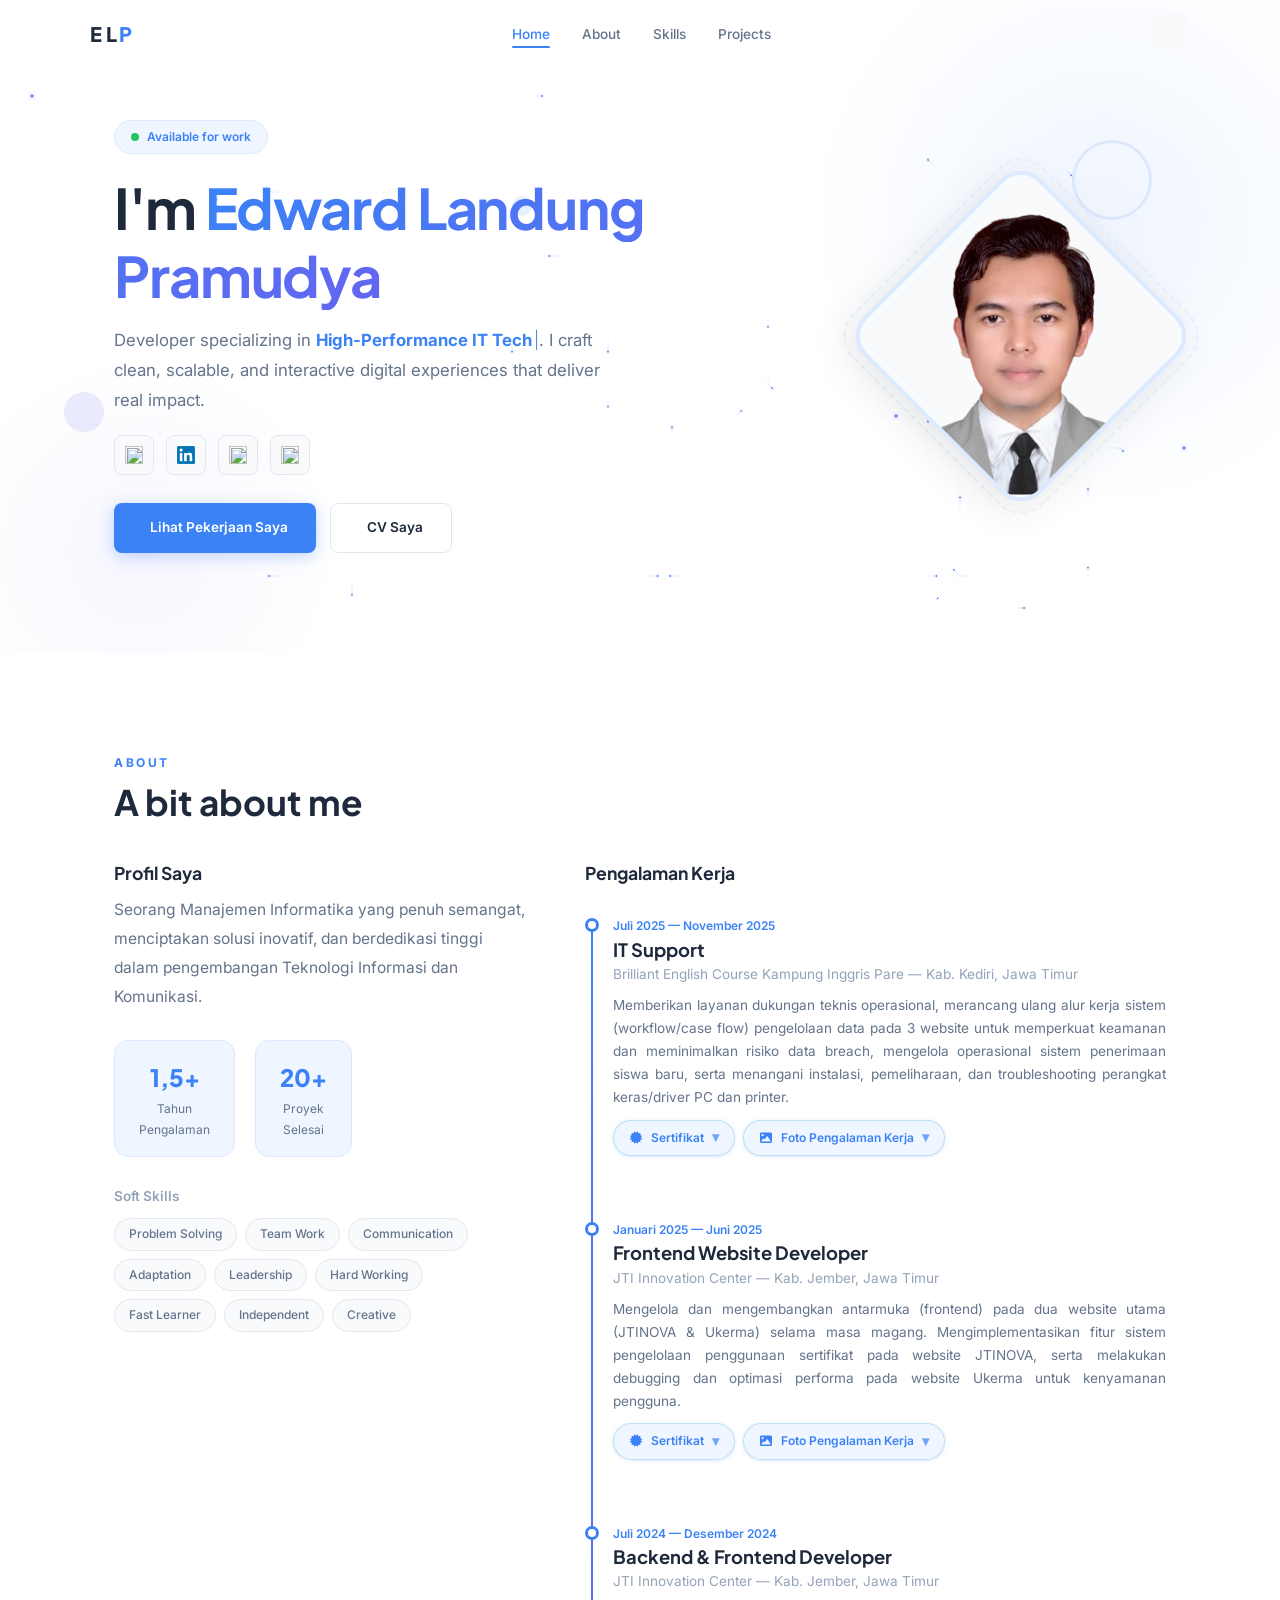
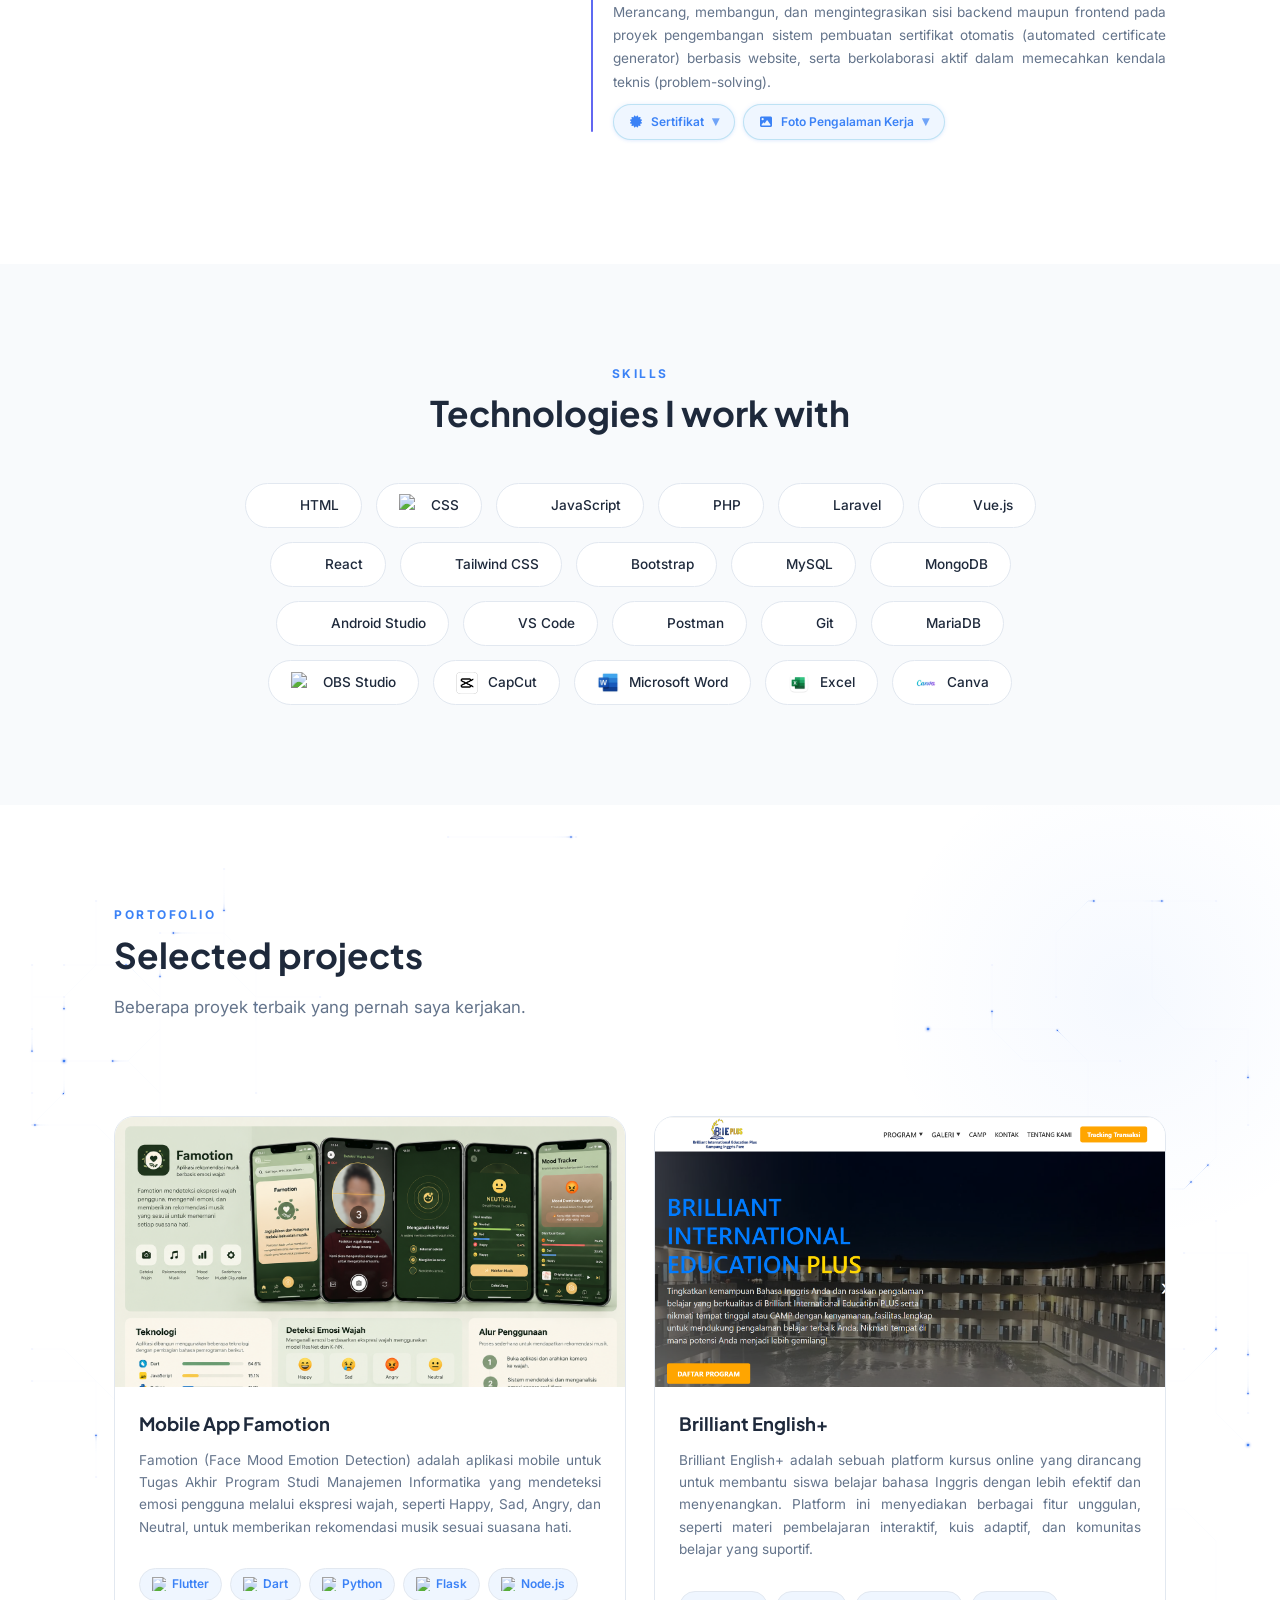
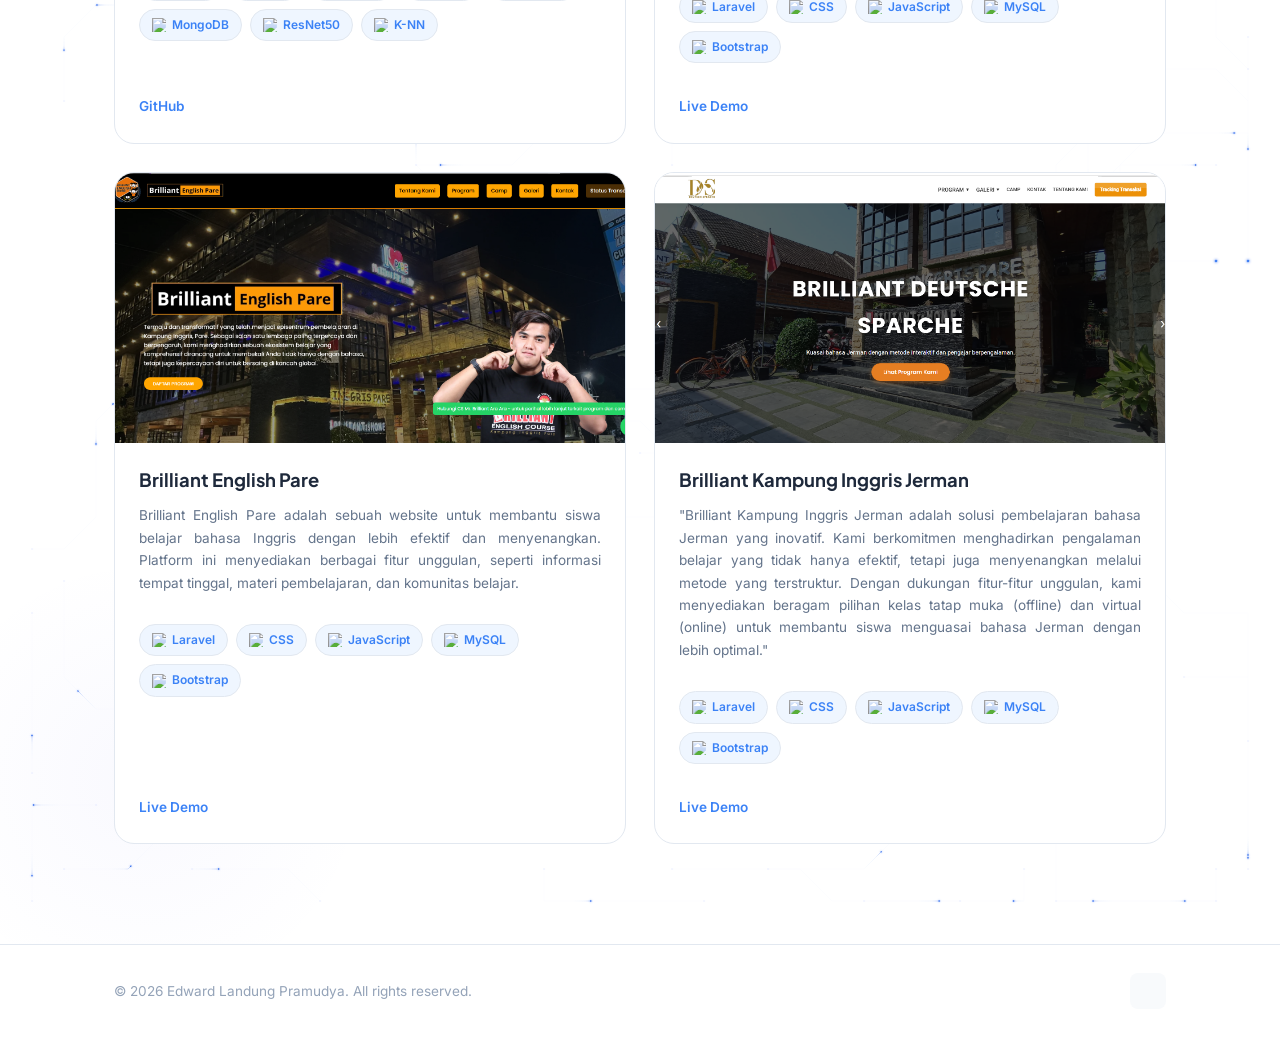
==== commit 7afb0fb5: "update rel bl" ====
--- a/index.html
+++ b/index.html
@@ -105,7 +105,7 @@
               <i data-lucide="briefcase" width="16" height="16"></i>
               Lihat Pekerjaan Saya
             </a>
-            <a href="cv.html" class="btn btn--outline" target="_blank" rel="noopener noreferrer">
+            <a href="cv.html" class="btn btn--outline">
               <i data-lucide="file-text" width="16" height="16"></i>
               CV Saya
             </a>
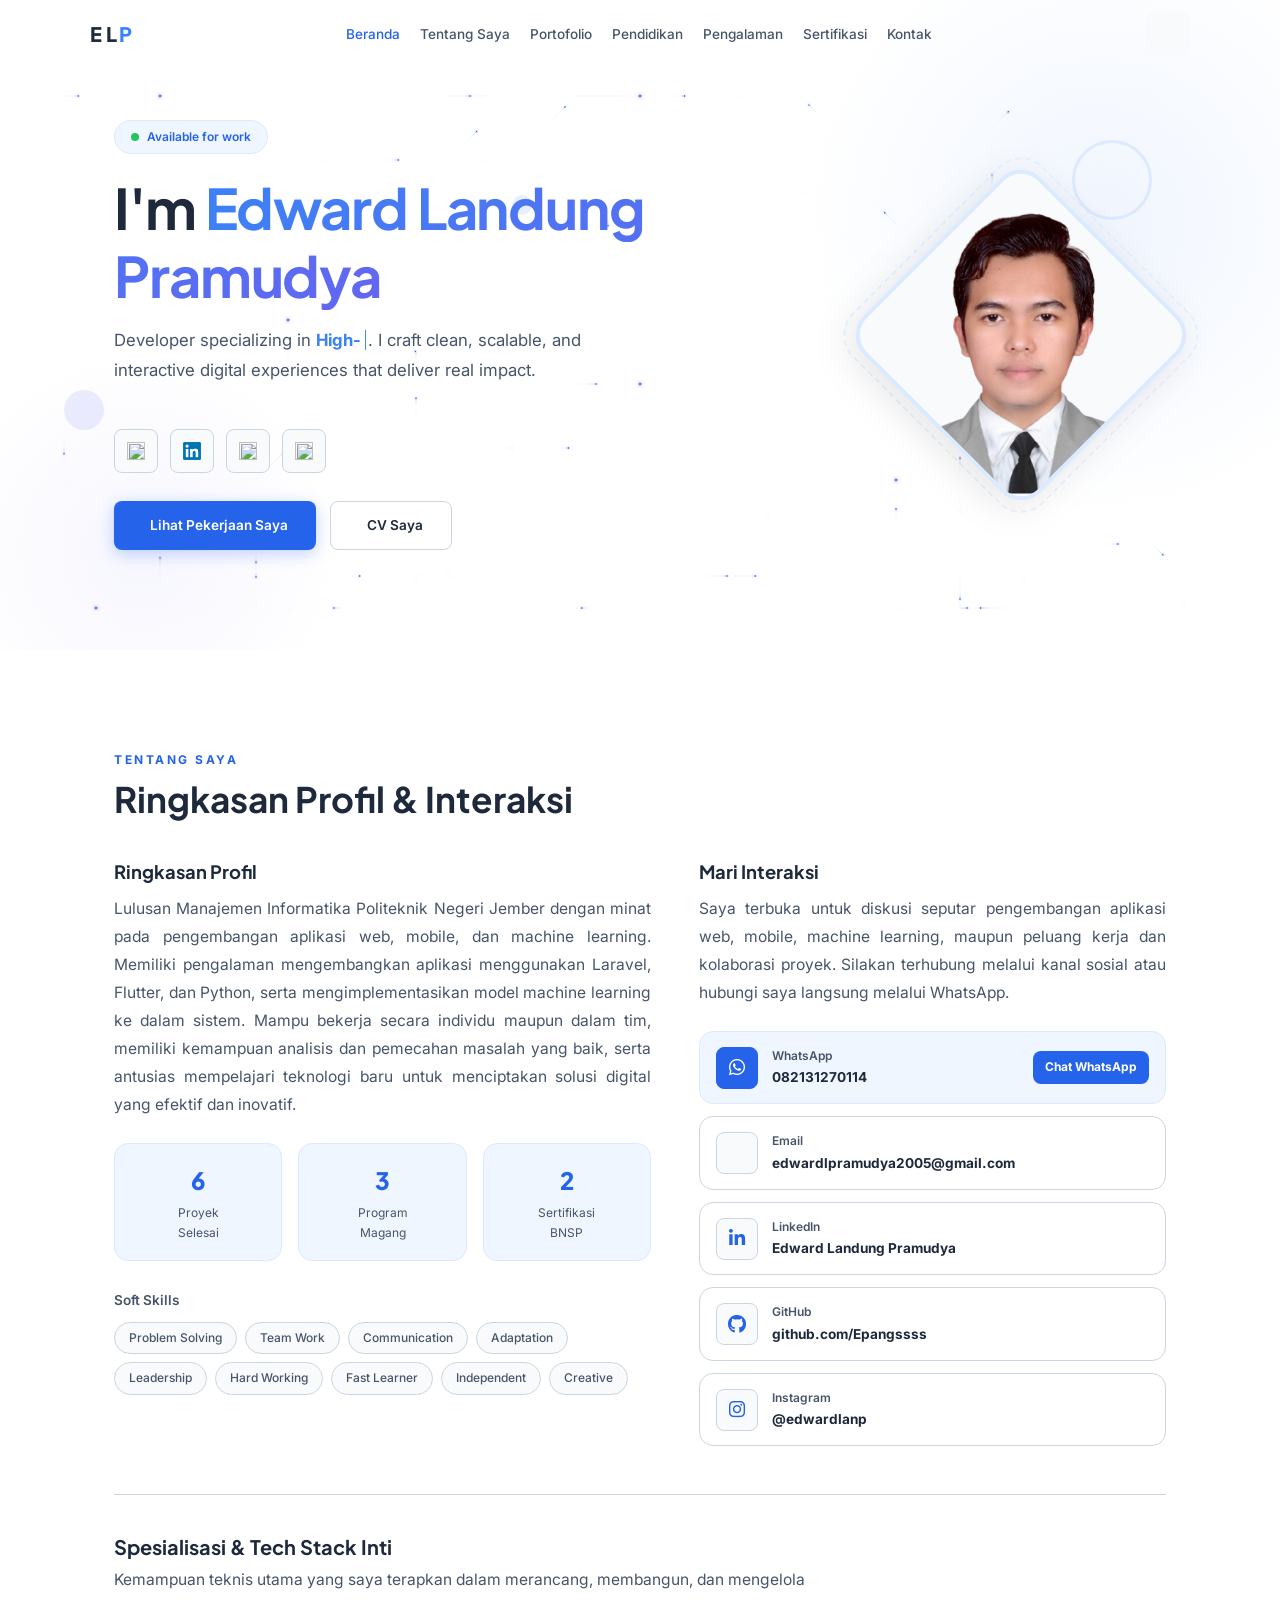
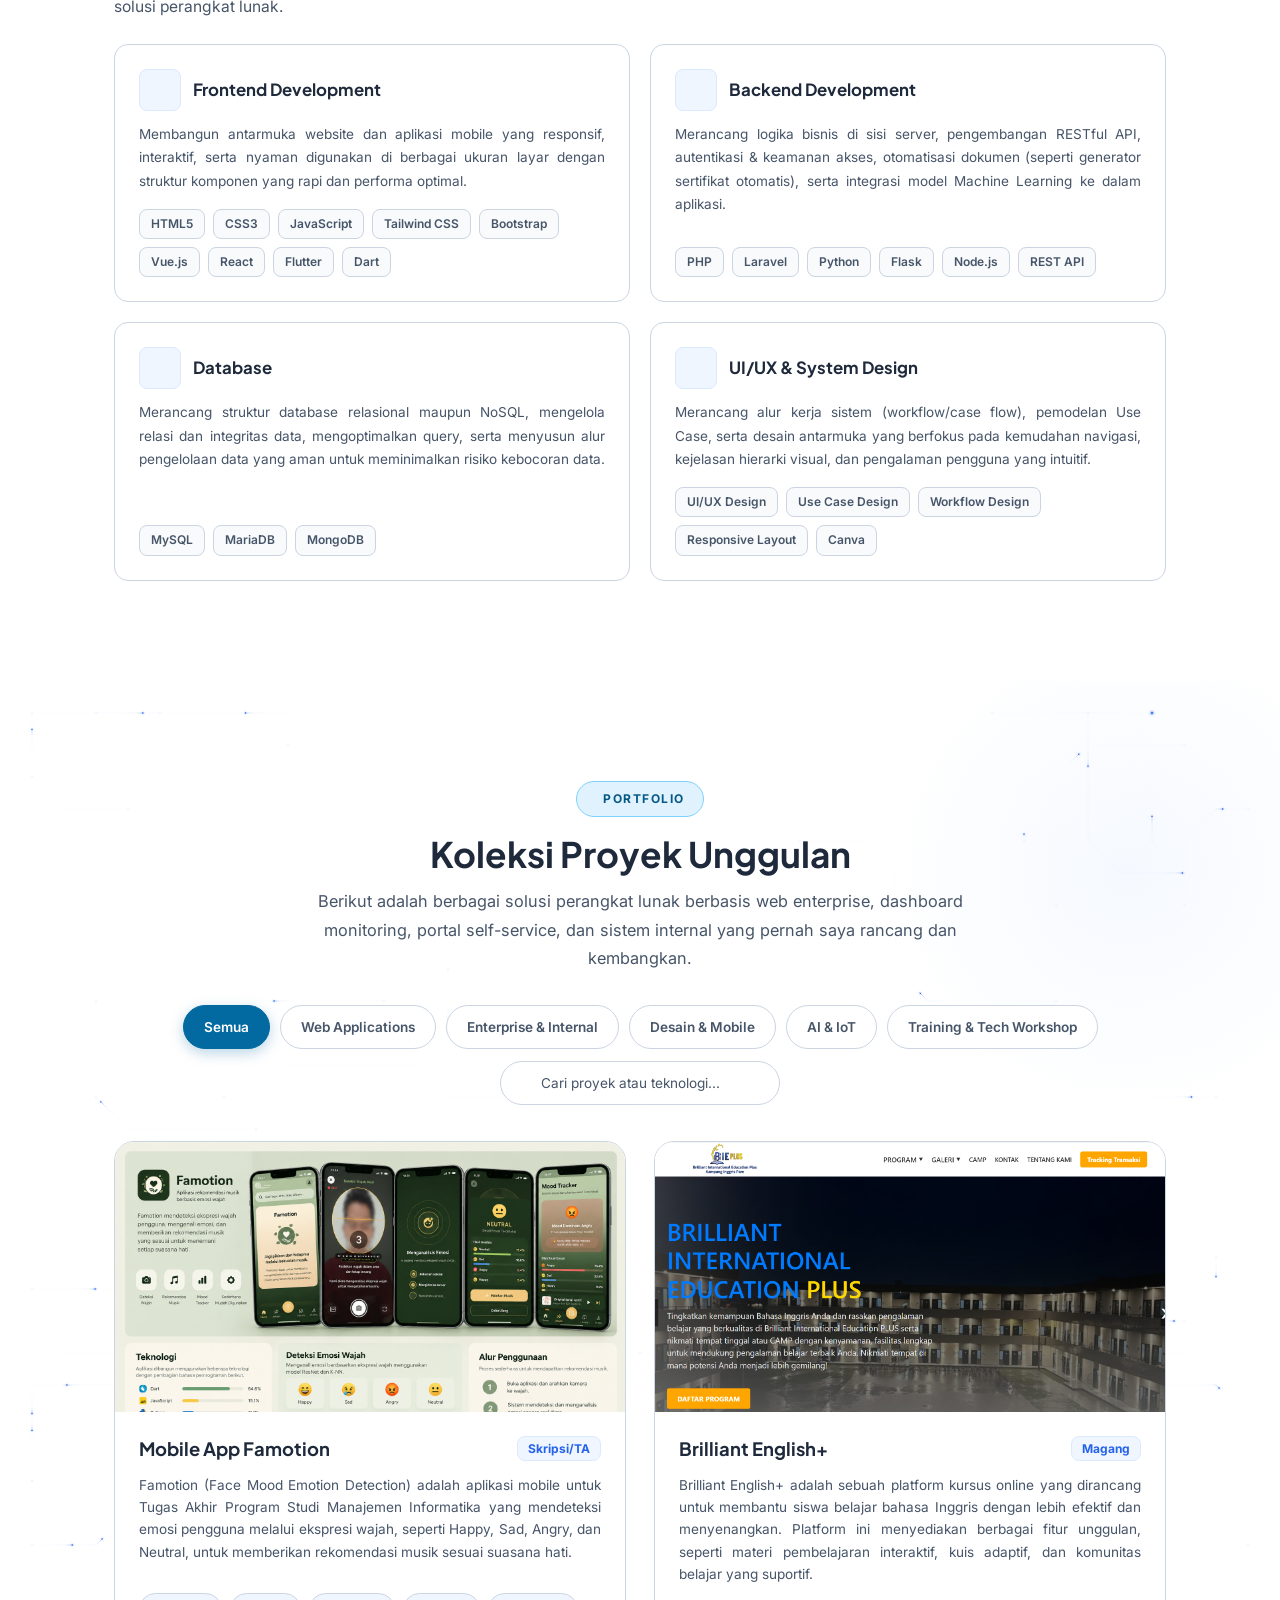
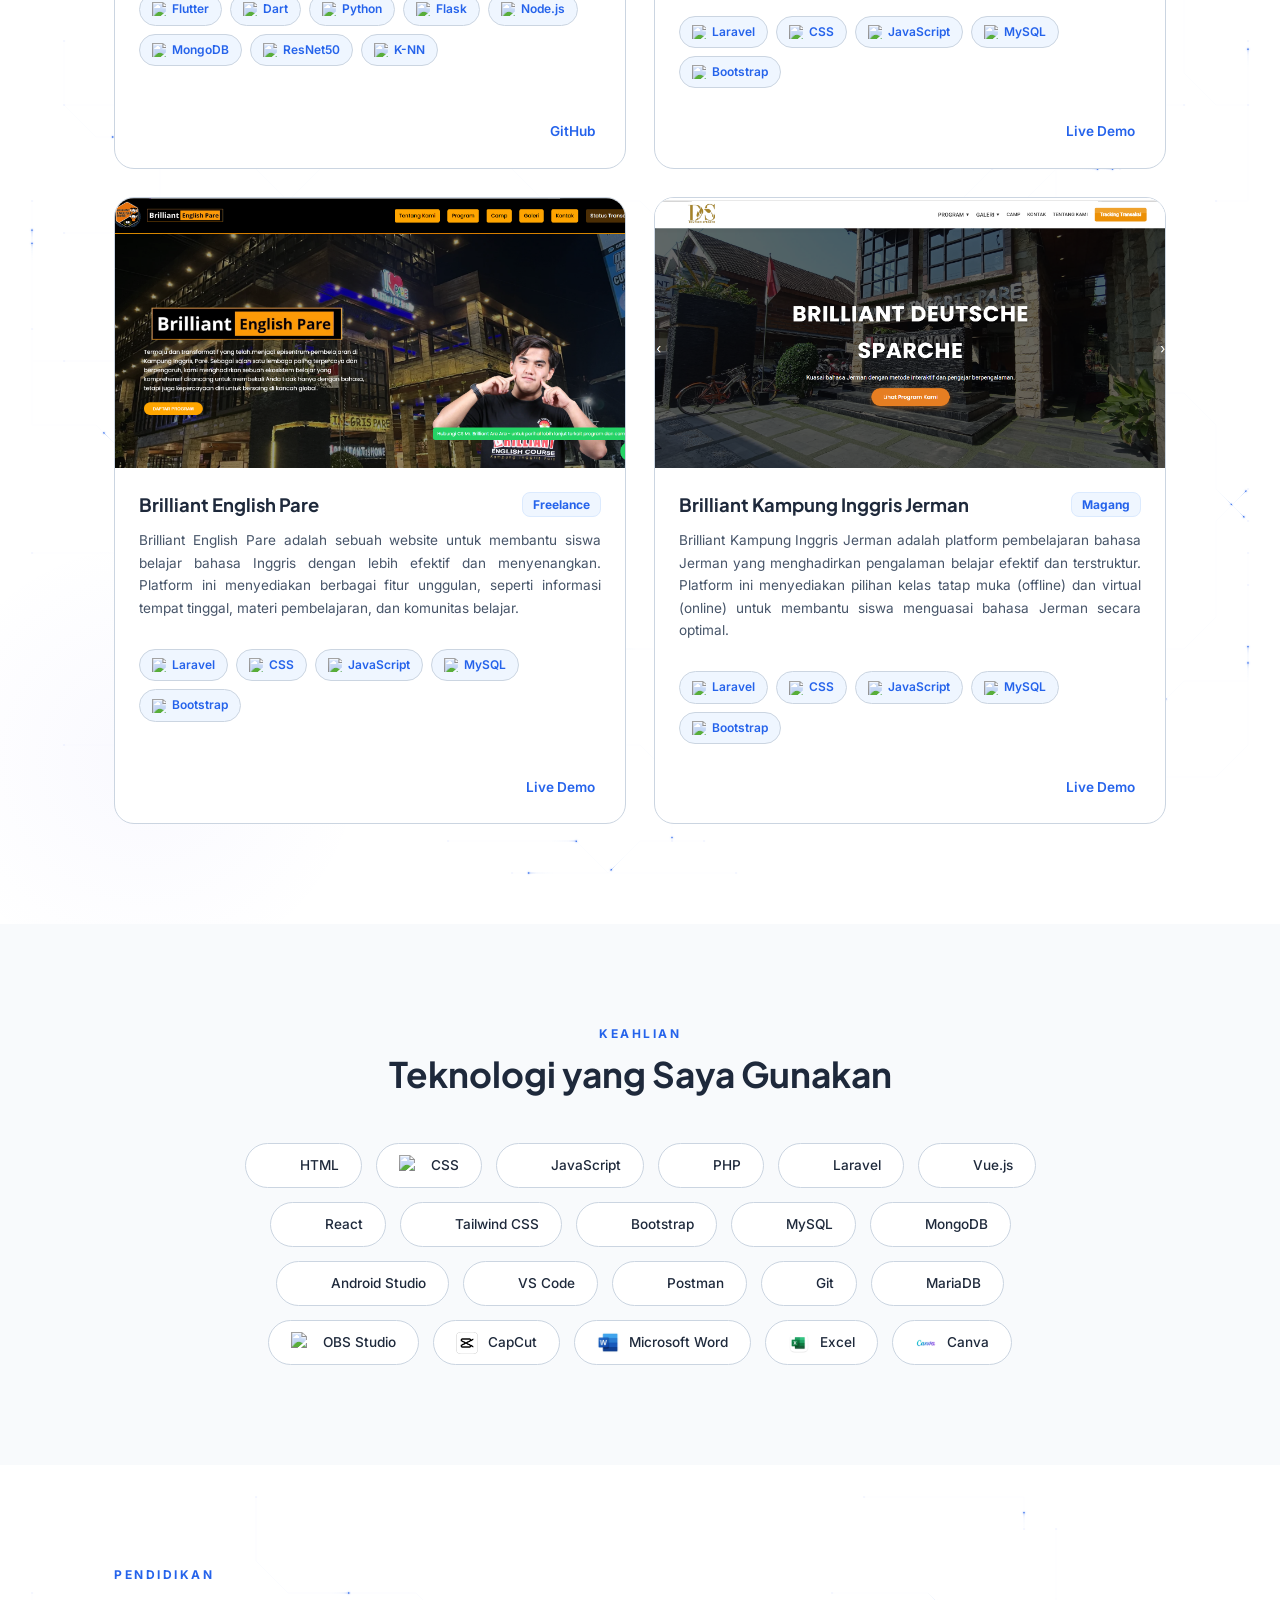
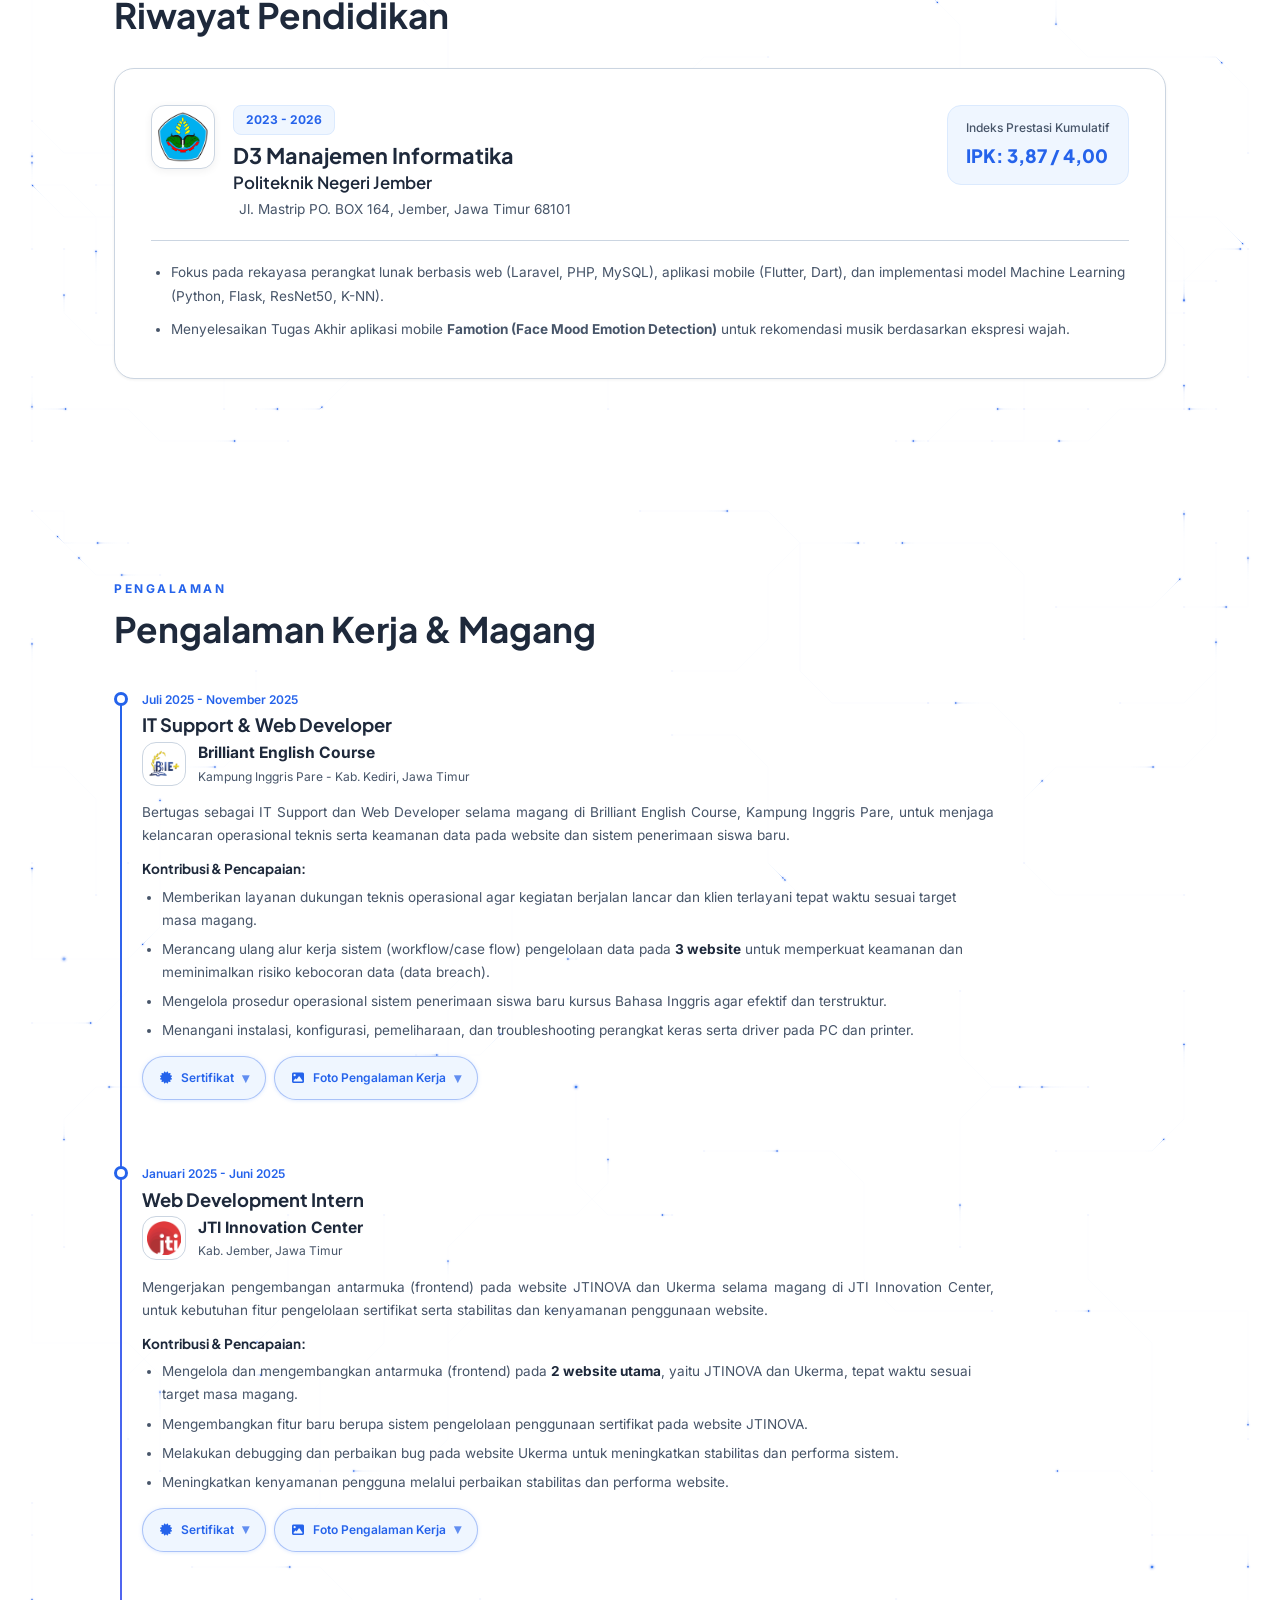
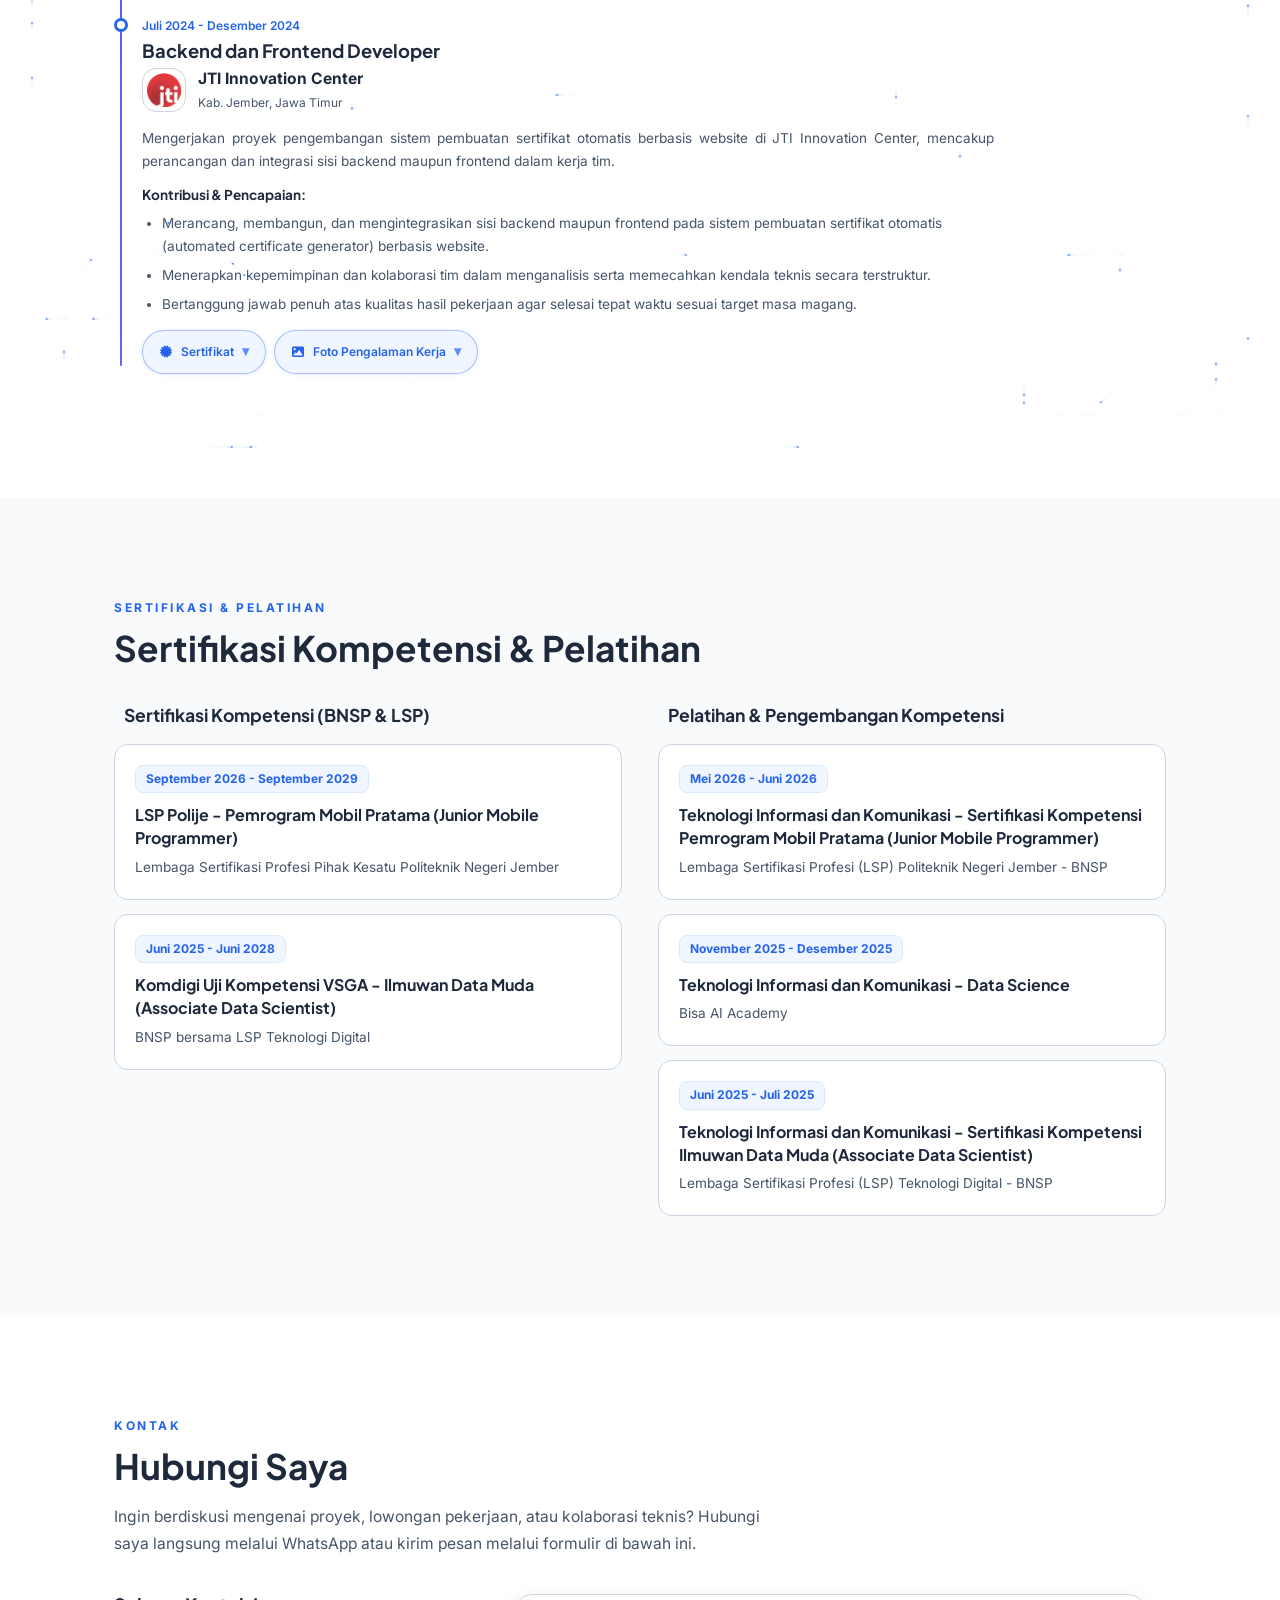
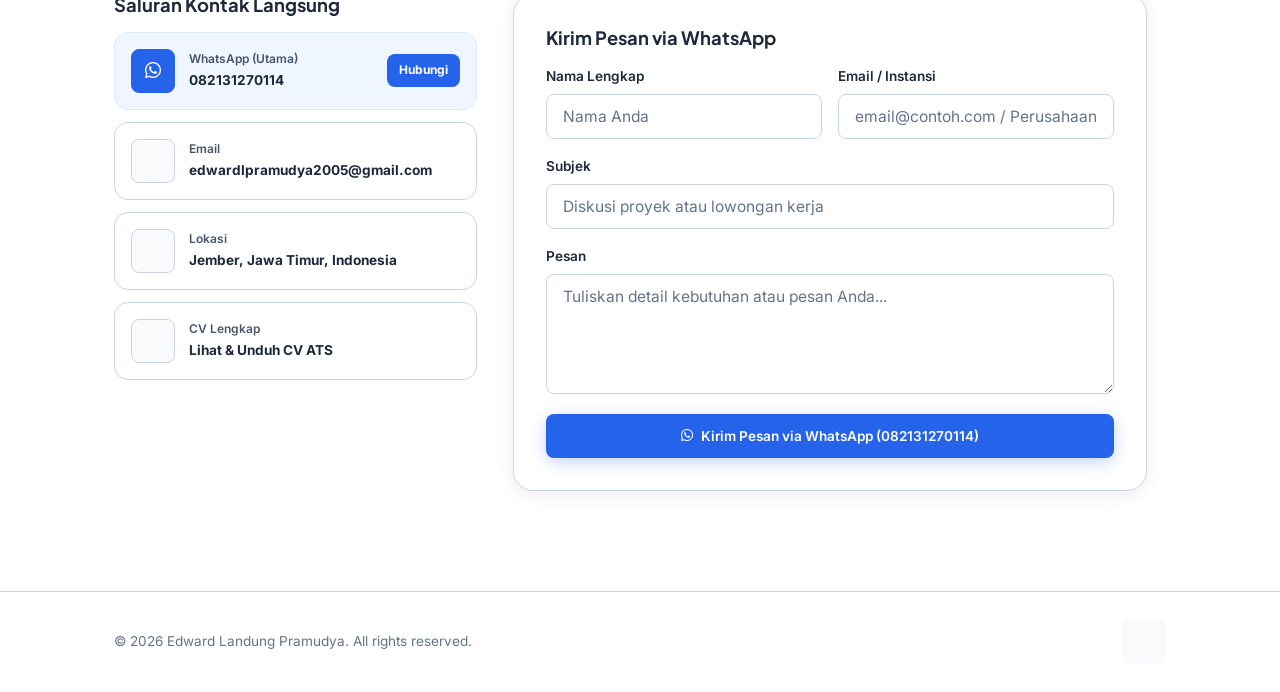
==== commit 5b89e23f: "update" ====
--- a/index.html
+++ b/index.html
@@ -5,8 +5,8 @@
   <meta charset="UTF-8" />
   <meta name="viewport" content="width=device-width, initial-scale=1.0" />
   <meta name="description"
-    content="Portfolio Edward Landung Pramudya — Web Developer specializing in high-performance IT solutions. Building clean, scalable, and interactive digital experiences." />
-  <title>Edward Landung Pramudya — Portofolio</title>
+    content="Portfolio Edward Landung Pramudya - Web Developer specializing in high-performance IT solutions. Building clean, scalable, and interactive digital experiences." />
+  <title>Edward Landung Pramudya - Portofolio</title>
 
   <!-- Fonts -->
   <link rel="preconnect" href="https://fonts.googleapis.com" />
@@ -18,832 +18,1287 @@
   <!-- Icons (Lucide) -->
   <script src="https://unpkg.com/lucide@latest/dist/umd/lucide.min.js" defer></script>
 
-
-  <!-- Devicon for tech icons -->
-  <link rel="stylesheet" href="https://cdn.jsdelivr.net/gh/devicons/devicon@v2.16.0/devicon.min.css" />
-  <link rel="stylesheet" href="https://cdnjs.cloudflare.com/ajax/libs/font-awesome/6.7.2/css/all.min.css">
-  <link rel="stylesheet" href="https://cdn.jsdelivr.net/gh/devicons/devicon@latest/devicon.min.css">
-  <link rel="stylesheet" href="style.css?v=glow5" />
+  <!-- Devicon & Font Awesome for tech and documentation icons -->
+  <link rel="stylesheet" href="https://cdn.jsdelivr.net/gh/devicons/devicon@latest/devicon.min.css" />
+  <link rel="stylesheet" href="https://cdnjs.cloudflare.com/ajax/libs/font-awesome/6.7.2/css/all.min.css" />
+  <link rel="stylesheet" href="style.css?v=20261119" />
 </head>
 
 <body>
   <div id="themeOverlay"></div>
 
-  <!-- ===== NAVBAR ===== -->
-  <nav class="navbar" id="navbar">
-    <div class="navbar__inner">
-      <a href="#" class="navbar__logo">E L<span>P</span></a>
-
-      <ul class="navbar__links" id="navLinks">
-        <li><a href="#hero" class="active">Home</a></li>
-        <li><a href="#about">About</a></li>
-        <li><a href="#skills">Skills</a></li>
-        <li><a href="#projects">Projects</a></li>
-      </ul>
-
-      <div class="navbar__actions">
-        <button class="theme-toggle" id="themeToggle" aria-label="Toggle dark mode">
-          <i data-lucide="moon" width="18" height="18"></i>
-        </button>
-        <button class="menu-toggle" id="menuToggle" aria-label="Toggle menu">
-          <span></span><span></span><span></span>
-        </button>
-      </div>
-    </div>
-  </nav>
-
-  <!-- ===== HERO ===== -->
-  <section class="hero" id="hero">
-    <div class="hero__bg">
-      <canvas id="motherboardCanvas" class="circuit-canvas"></canvas>
-      <div class="hero__shape hero__shape--1"></div>
-      <div class="hero__shape hero__shape--2"></div>
-      <div class="hero__shape hero__shape--3"></div>
-    </div>
-    <div class="container">
-      <div class="hero__content">
-        <div class="hero__text">
-          <div class="hero__badge">
-            <span class="dot"></span>
-            Available for work
-          </div>
-          <h1 class="hero__title">
-            I'm <span class="highlight">Edward Landung<br />Pramudya</span>
-          </h1>
-          <p class="hero__desc">
-            Developer specializing in <strong class="hero-rotator"><span id="heroRotator">High-Performance IT
-                Tech</span><span class="hero-cursor">|</span></strong>. I craft clean, scalable, and
-            interactive digital experiences that deliver real impact.
+  <!-- ===== HEADER & NAVBAR ===== -->
+  <header class="site-header">
+    <nav class="navbar" id="navbar" aria-label="Navigasi utama">
+      <div class="navbar__inner">
+        <a href="#hero" class="navbar__logo">E L<span>P</span></a>
+
+        <ul class="navbar__links" id="navLinks">
+          <li><a href="#hero" class="active">Beranda</a></li>
+          <li><a href="#about">Tentang Saya</a></li>
+          <li><a href="#projects">Portofolio</a></li>
+          <li><a href="#pendidikan">Pendidikan</a></li>
+          <li><a href="#pengalaman">Pengalaman</a></li>
+          <li><a href="#sertifikasi">Sertifikasi</a></li>
+          <li><a href="#kontak">Kontak</a></li>
+        </ul>
+
+        <div class="navbar__actions">
+          <button type="button" class="theme-toggle" id="themeToggle" aria-label="Ubah tema warna">
+            <i data-lucide="moon" width="18" height="18" aria-hidden="true"></i>
+          </button>
+          <button type="button" class="menu-toggle" id="menuToggle" aria-label="Buka menu navigasi"
+            aria-expanded="false" aria-controls="navLinks">
+            <span></span><span></span><span></span>
+          </button>
+        </div>
+      </div>
+    </nav>
+  </header>
+
+  <main id="mainContent">
+    <!-- ===== HERO ===== -->
+    <section class="hero" id="hero">
+      <div class="hero__bg">
+        <canvas id="motherboardCanvas" class="circuit-canvas"></canvas>
+        <div class="hero__shape hero__shape--1"></div>
+        <div class="hero__shape hero__shape--2"></div>
+        <div class="hero__shape hero__shape--3"></div>
+      </div>
+      <div class="container">
+        <div class="hero__content">
+          <div class="hero__text">
+            <div class="hero__badge">
+              <span class="dot"></span>
+              Available for work
+            </div>
+            <h1 class="hero__title">
+              I'm <span class="highlight">Edward Landung<br />Pramudya</span>
+            </h1>
+            <p class="hero__desc">
+              Developer specializing in <strong class="hero-rotator"><span id="heroRotator">High-Performance IT
+                  Tech</span><span class="hero-cursor">|</span></strong>. I craft clean, scalable, and
+              interactive digital experiences that deliver real impact.
+            </p>
+
+            <div class="hero__socials">
+              <a href="https://github.com/Epangssss" class="hero__social-link" target="_blank" rel="noopener noreferrer"
+                aria-label="GitHub">
+                <img src="https://cdn.simpleicons.org/github" width="18" height="18" alt="">
+              </a>
+
+              <a href="https://www.linkedin.com/in/edward-landung-pramudya-386199354/" class="hero__social-link"
+                target="_blank" rel="noopener noreferrer" aria-label="LinkedIn">
+                <img src="assets/img/linkedin.png" width="18" height="18" alt="">
+              </a>
+
+              <a href="https://www.instagram.com/edwardlanp/" class="hero__social-link" target="_blank"
+                rel="noopener noreferrer" aria-label="Instagram">
+                <img src="https://cdn.simpleicons.org/instagram" width="18" height="18" alt="">
+              </a>
+
+              <a href="https://wa.me/6282131270114" class="hero__social-link" target="_blank" rel="noopener noreferrer"
+                aria-label="WhatsApp 082131270114">
+                <img src="https://cdn.simpleicons.org/whatsapp" width="18" height="18" alt="">
+              </a>
+            </div>
+
+            <div class="hero__buttons">
+              <a href="#projects" class="btn btn--primary">
+                <i data-lucide="briefcase" width="16" height="16" aria-hidden="true"></i>
+                Lihat Pekerjaan Saya
+              </a>
+              <a href="cv.html" class="btn btn--outline">
+                <i data-lucide="file-text" width="16" height="16" aria-hidden="true"></i>
+                CV Saya
+              </a>
+            </div>
+          </div>
+          <div class="hero__photo">
+            <div class="hero__photo-wrapper">
+              <img src="assets/img/profile.png" alt="Foto profil Edward Landung Pramudya" width="250" height="250"
+                fetchpriority="high" />
+            </div>
+            <div class="hero__photo-decor"></div>
+          </div>
+        </div>
+      </div>
+    </section>
+
+    <!-- ===== TENTANG SAYA (Ringkasan Profil & Mari Interaksi) ===== -->
+    <section class="about" id="about">
+      <div class="container">
+        <p class="section-label fade-up">TENTANG SAYA</p>
+        <h2 class="section-title fade-up">Ringkasan Profil &amp; Interaksi</h2>
+
+        <div class="about__grid">
+          <!-- Left: Ringkasan Profil -->
+          <div class="about__profile fade-up">
+            <h3 class="about__profile-title">Ringkasan Profil</h3>
+            <p class="about__profile-text">
+              Lulusan Manajemen Informatika Politeknik Negeri Jember dengan minat pada pengembangan aplikasi web,
+              mobile, dan machine learning. Memiliki pengalaman mengembangkan aplikasi menggunakan Laravel, Flutter, dan
+              Python, serta mengimplementasikan model machine learning ke dalam sistem. Mampu bekerja secara individu
+              maupun dalam tim, memiliki kemampuan analisis dan pemecahan masalah yang baik, serta antusias mempelajari
+              teknologi baru untuk menciptakan solusi digital yang efektif dan inovatif.
+            </p>
+
+            <div class="about__stats">
+              <div class="stat-card">
+                <div class="stat-card__number">6</div>
+                <div class="stat-card__label">Proyek<br />Selesai</div>
+              </div>
+              <div class="stat-card">
+                <div class="stat-card__number">3</div>
+                <div class="stat-card__label">Program<br />Magang</div>
+              </div>
+              <div class="stat-card">
+                <div class="stat-card__number">2</div>
+                <div class="stat-card__label">Sertifikasi<br />BNSP</div>
+              </div>
+            </div>
+
+            <p class="about__skills-label">Soft Skills</p>
+            <div class="about__skills-tags">
+              <span class="skill-tag">Problem Solving</span>
+              <span class="skill-tag">Team Work</span>
+              <span class="skill-tag">Communication</span>
+              <span class="skill-tag">Adaptation</span>
+              <span class="skill-tag">Leadership</span>
+              <span class="skill-tag">Hard Working</span>
+              <span class="skill-tag">Fast Learner</span>
+              <span class="skill-tag">Independent</span>
+              <span class="skill-tag">Creative</span>
+            </div>
+          </div>
+
+          <!-- Right: Mari Interaksi -->
+          <div class="about__interact fade-up">
+            <h3 class="about__interact-title">Mari Interaksi</h3>
+            <p class="about__interact-text">
+              Saya terbuka untuk diskusi seputar pengembangan aplikasi web, mobile, machine learning, maupun peluang
+              kerja dan kolaborasi proyek. Silakan terhubung melalui kanal sosial atau hubungi saya langsung melalui
+              WhatsApp.
+            </p>
+
+            <div class="interact-list">
+              <a href="https://wa.me/6282131270114?text=Halo%20Edward,%20saya%20melihat%20portofolio%20Anda%20dan%20ingin%20berdiskusi."
+                class="interact-card interact-card--whatsapp" target="_blank" rel="noopener noreferrer">
+                <span class="interact-card__icon">
+                  <i class="fa-brands fa-whatsapp" aria-hidden="true"></i>
+                </span>
+                <span class="interact-card__content">
+                  <span class="interact-card__label">WhatsApp</span>
+                  <span class="interact-card__value">082131270114</span>
+                </span>
+                <span class="interact-card__action">Chat WhatsApp</span>
+              </a>
+
+              <a href="mailto:edwardlpramudya2005@gmail.com" class="interact-card">
+                <span class="interact-card__icon">
+                  <i data-lucide="mail" width="18" height="18" aria-hidden="true"></i>
+                </span>
+                <span class="interact-card__content">
+                  <span class="interact-card__label">Email</span>
+                  <span class="interact-card__value">edwardlpramudya2005@gmail.com</span>
+                </span>
+                <span class="interact-card__arrow">
+                  <i data-lucide="arrow-up-right" width="16" height="16" aria-hidden="true"></i>
+                </span>
+              </a>
+
+              <a href="https://www.linkedin.com/in/edward-landung-pramudya-386199354/" class="interact-card"
+                target="_blank" rel="noopener noreferrer">
+                <span class="interact-card__icon">
+                  <i class="fa-brands fa-linkedin-in" aria-hidden="true"></i>
+                </span>
+                <span class="interact-card__content">
+                  <span class="interact-card__label">LinkedIn</span>
+                  <span class="interact-card__value">Edward Landung Pramudya</span>
+                </span>
+                <span class="interact-card__arrow">
+                  <i data-lucide="arrow-up-right" width="16" height="16" aria-hidden="true"></i>
+                </span>
+              </a>
+
+              <a href="https://github.com/Epangssss" class="interact-card" target="_blank" rel="noopener noreferrer">
+                <span class="interact-card__icon">
+                  <i class="fa-brands fa-github" aria-hidden="true"></i>
+                </span>
+                <span class="interact-card__content">
+                  <span class="interact-card__label">GitHub</span>
+                  <span class="interact-card__value">github.com/Epangssss</span>
+                </span>
+                <span class="interact-card__arrow">
+                  <i data-lucide="arrow-up-right" width="16" height="16" aria-hidden="true"></i>
+                </span>
+              </a>
+
+              <a href="https://www.instagram.com/edwardlanp/" class="interact-card" target="_blank"
+                rel="noopener noreferrer">
+                <span class="interact-card__icon">
+                  <i class="fa-brands fa-instagram" aria-hidden="true"></i>
+                </span>
+                <span class="interact-card__content">
+                  <span class="interact-card__label">Instagram</span>
+                  <span class="interact-card__value">@edwardlanp</span>
+                </span>
+                <span class="interact-card__arrow">
+                  <i data-lucide="arrow-up-right" width="16" height="16" aria-hidden="true"></i>
+                </span>
+              </a>
+            </div>
+          </div>
+        </div>
+
+        <!-- Spesialisasi & Tech Stack Inti -->
+        <div class="about__specialty fade-up">
+          <div class="about__specialty-header">
+            <h3 class="about__specialty-title">Spesialisasi &amp; Tech Stack Inti</h3>
+            <p class="about__specialty-subtitle">
+              Kemampuan teknis utama yang saya terapkan dalam merancang, membangun, dan mengelola solusi perangkat
+              lunak.
+            </p>
+          </div>
+
+          <div class="specialty-grid">
+            <article class="specialty-card">
+              <div class="specialty-card__head">
+                <span class="specialty-card__icon">
+                  <i data-lucide="layout" width="20" height="20" aria-hidden="true"></i>
+                </span>
+                <h4 class="specialty-card__title">Frontend Development</h4>
+              </div>
+              <p class="specialty-card__desc">
+                Membangun antarmuka website dan aplikasi mobile yang responsif, interaktif, serta nyaman digunakan di
+                berbagai ukuran layar dengan struktur komponen yang rapi dan performa optimal.
+              </p>
+              <div class="specialty-card__tags">
+                <span class="specialty-tag">HTML5</span>
+                <span class="specialty-tag">CSS3</span>
+                <span class="specialty-tag">JavaScript</span>
+                <span class="specialty-tag">Tailwind CSS</span>
+                <span class="specialty-tag">Bootstrap</span>
+                <span class="specialty-tag">Vue.js</span>
+                <span class="specialty-tag">React</span>
+                <span class="specialty-tag">Flutter</span>
+                <span class="specialty-tag">Dart</span>
+              </div>
+            </article>
+
+            <article class="specialty-card">
+              <div class="specialty-card__head">
+                <span class="specialty-card__icon">
+                  <i data-lucide="server" width="20" height="20" aria-hidden="true"></i>
+                </span>
+                <h4 class="specialty-card__title">Backend Development</h4>
+              </div>
+              <p class="specialty-card__desc">
+                Merancang logika bisnis di sisi server, pengembangan RESTful API, autentikasi &amp; keamanan akses,
+                otomatisasi dokumen (seperti generator sertifikat otomatis), serta integrasi model Machine Learning ke
+                dalam aplikasi.
+              </p>
+              <div class="specialty-card__tags">
+                <span class="specialty-tag">PHP</span>
+                <span class="specialty-tag">Laravel</span>
+                <span class="specialty-tag">Python</span>
+                <span class="specialty-tag">Flask</span>
+                <span class="specialty-tag">Node.js</span>
+                <span class="specialty-tag">REST API</span>
+              </div>
+            </article>
+
+            <article class="specialty-card">
+              <div class="specialty-card__head">
+                <span class="specialty-card__icon">
+                  <i data-lucide="database" width="20" height="20" aria-hidden="true"></i>
+                </span>
+                <h4 class="specialty-card__title">Database</h4>
+              </div>
+              <p class="specialty-card__desc">
+                Merancang struktur database relasional maupun NoSQL, mengelola relasi dan integritas data,
+                mengoptimalkan query, serta menyusun alur pengelolaan data yang aman untuk meminimalkan risiko kebocoran
+                data.
+              </p>
+              <div class="specialty-card__tags">
+                <span class="specialty-tag">MySQL</span>
+                <span class="specialty-tag">MariaDB</span>
+                <span class="specialty-tag">MongoDB</span>
+              </div>
+            </article>
+
+            <article class="specialty-card">
+              <div class="specialty-card__head">
+                <span class="specialty-card__icon">
+                  <i data-lucide="pen-tool" width="20" height="20" aria-hidden="true"></i>
+                </span>
+                <h4 class="specialty-card__title">UI/UX &amp; System Design</h4>
+              </div>
+              <p class="specialty-card__desc">
+                Merancang alur kerja sistem (workflow/case flow), pemodelan Use Case, serta desain antarmuka yang
+                berfokus pada kemudahan navigasi, kejelasan hierarki visual, dan pengalaman pengguna yang intuitif.
+              </p>
+              <div class="specialty-card__tags">
+                <span class="specialty-tag">UI/UX Design</span>
+                <span class="specialty-tag">Use Case Design</span>
+                <span class="specialty-tag">Workflow Design</span>
+                <span class="specialty-tag">Responsive Layout</span>
+                <span class="specialty-tag">Canva</span>
+              </div>
+            </article>
+          </div>
+        </div>
+      </div>
+    </section>
+
+
+    <!-- ===== PORTOFOLIO ===== -->
+    <section class="projects" id="projects">
+      <canvas id="projectsCanvas" class="circuit-canvas"></canvas>
+      <div class="container">
+        <div class="portfolio-header fade-up">
+          <span class="portfolio-badge">
+            <i data-lucide="briefcase" width="14" height="14" aria-hidden="true"></i>
+            PORTFOLIO
+          </span>
+          <h2 class="section-title portfolio-header__title">Koleksi Proyek Unggulan</h2>
+          <p class="portfolio-header__desc">
+            Berikut adalah berbagai solusi perangkat lunak berbasis web enterprise, dashboard monitoring, portal
+            self-service, dan sistem internal yang pernah saya rancang dan kembangkan.
           </p>
-
-          <div class="hero__socials">
-            <a href="https://github.com/Epangssss" class="hero__social-link" target="_blank" rel="noopener noreferrer"
-              aria-label="GitHub">
-              <img src="https://cdn.simpleicons.org/github" width="18" height="18" alt="">
-            </a>
-
-            <a href="https://www.linkedin.com/in/edward-landung-pramudya-386199354/" class="hero__social-link"
-              target="_blank" rel="noopener noreferrer" aria-label="LinkedIn">
-              <img src="assets/img/linkedin.png" width="18" height="18" alt="LinkedIn">
-            </a>
-
-
-            <a href="https://www.instagram.com/edwardlanp/" class="hero__social-link" target="_blank"
-              rel="noopener noreferrer" aria-label="Instagram">
-              <img src="https://cdn.simpleicons.org/instagram" width="18" height="18" alt="">
-            </a>
-
-            <a href="https://wa.me/6282131270114" class="hero__social-link" target="_blank" rel="noopener noreferrer"
-              aria-label="WhatsApp">
-              <img src="https://cdn.simpleicons.org/whatsapp" width="18" height="18" alt="">
-            </a>
-          </div>
-
-
-          <div class="hero__buttons">
-            <a href="#projects" class="btn btn--primary">
-              <i data-lucide="briefcase" width="16" height="16"></i>
-              Lihat Pekerjaan Saya
-            </a>
-            <a href="cv.html" class="btn btn--outline">
-              <i data-lucide="file-text" width="16" height="16"></i>
-              CV Saya
-            </a>
-
-          </div>
-        </div>
-        <div class="hero__photo">
-          <div class="hero__photo-wrapper">
-            <img src="assets/img/profile.png" alt="Edward Landung Pramudya" />
-          </div>
-          <div class="hero__photo-decor"></div>
-        </div>
-      </div>
-    </div>
-  </section>
-
-  <!-- ===== ABOUT ===== -->
-  <section class="about" id="about">
-    <div class="container">
-      <p class="section-label fade-up">ABOUT</p>
-      <h2 class="section-title fade-up">A bit about me</h2>
-
-      <div class="about__grid">
-        <!-- Left: Profile -->
-        <div class="about__profile fade-up">
-          <h3 class="about__profile-title">Profil Saya</h3>
-          <p class="about__profile-text">
-            Seorang Manajemen Informatika yang penuh semangat, menciptakan solusi inovatif, dan berdedikasi tinggi dalam
-            pengembangan Teknologi Informasi dan Komunikasi.
-          </p>
-
-          <div class="about__stats">
-            <div class="stat-card">
-              <div class="stat-card__number">1,5+</div>
-              <div class="stat-card__label">Tahun<br />Pengalaman</div>
-            </div>
-            <div class="stat-card">
-              <div class="stat-card__number">20+</div>
-              <div class="stat-card__label">Proyek<br />Selesai</div>
-            </div>
-          </div>
-
-          <p class="about__skills-label">Soft Skills</p>
-          <div class="about__skills-tags">
-            <span class="skill-tag">Problem Solving</span>
-            <span class="skill-tag">Team Work</span>
-            <span class="skill-tag">Communication</span>
-            <span class="skill-tag">Adaptation</span>
-            <span class="skill-tag">Leadership</span>
-            <span class="skill-tag">Hard Working</span>
-            <span class="skill-tag">Fast Learner</span>
-            <span class="skill-tag">Independent</span>
-            <span class="skill-tag">Creative</span>
-          </div>
-        </div>
-
-        <!-- Right: Experience Timeline -->
-        <div class="about__experience fade-up">
-          <h3 class="about__experience-title">Pengalaman Kerja</h3>
-
-          <div class="timeline">
-            <div class="timeline__item">
-              <div class="timeline__dot"></div>
-              <span class="timeline__date">Juli 2025 — November 2025</span>
-              <h4 class="timeline__role">IT Support</h4>
-              <p class="timeline__company">Brilliant English Course Kampung Inggris Pare — Kab. Kediri, Jawa Timur</p>
-              <p class="timeline__desc">
-                Memberikan layanan dukungan teknis operasional, merancang ulang alur kerja sistem (workflow/case flow)
-                pengelolaan data pada 3 website untuk memperkuat keamanan dan meminimalkan risiko data breach, mengelola
-                operasional sistem penerimaan siswa baru, serta menangani instalasi, pemeliharaan, dan troubleshooting
-                perangkat keras/driver PC dan printer.
+        </div>
+
+        <div class="portfolio-toolbar fade-up">
+          <div class="portfolio-filters" role="group" aria-label="Filter kategori portofolio">
+            <button type="button" class="portfolio-filter-btn active" data-filter="all"
+              aria-pressed="true">Semua</button>
+            <button type="button" class="portfolio-filter-btn" data-filter="web" aria-pressed="false">Web
+              Applications</button>
+            <button type="button" class="portfolio-filter-btn" data-filter="enterprise" aria-pressed="false">Enterprise
+              &amp; Internal</button>
+            <button type="button" class="portfolio-filter-btn" data-filter="mobile-design" aria-pressed="false">Desain
+              &amp; Mobile</button>
+            <button type="button" class="portfolio-filter-btn" data-filter="ai-iot" aria-pressed="false">AI &amp;
+              IoT</button>
+            <button type="button" class="portfolio-filter-btn" data-filter="training" aria-pressed="false">Training
+              &amp; Tech Workshop</button>
+          </div>
+          <div class="portfolio-search">
+            <label for="projectSearchInput" class="sr-only">Cari proyek atau teknologi</label>
+            <i data-lucide="search" width="16" height="16" class="portfolio-search__icon" aria-hidden="true"></i>
+            <input type="search" id="projectSearchInput" class="portfolio-search__input"
+              placeholder="Cari proyek atau teknologi..." autocomplete="off" />
+          </div>
+        </div>
+
+        <div class="projects__grid">
+          <div class="project-card fade-up" data-category="mobile-design ai-iot" data-project-id="famotion"
+            tabindex="0" role="button" aria-label="Lihat detail proyek Mobile App Famotion">
+            <div class="project-card__img">
+              <img src="assets/img/project1.png" alt="Aplikasi Famotion" width="600" height="270" loading="lazy" />
+            </div>
+            <div class="project-card__body">
+              <div class="project-card__header">
+                <h3 class="project-card__title">Mobile App Famotion</h3>
+                <span class="project-card__badge">Skripsi/TA</span>
+              </div>
+              <p class="project-card__desc">
+                Famotion (Face Mood Emotion Detection) adalah aplikasi mobile untuk Tugas Akhir Program Studi Manajemen
+                Informatika yang mendeteksi emosi pengguna melalui ekspresi wajah, seperti Happy, Sad, Angry, dan
+                Neutral, untuk memberikan rekomendasi musik sesuai suasana hati.
               </p>
               <div class="project-card__tags">
-                <!-- Tombol pemicu -->
-                <button type="button" class="project-card__tag" onclick="toggleGallery('gallery-sertifikat-1')">
-                  <i class="fa-solid fa-certificate"></i> Sertifikat
-                </button>
-
-                <button type="button" class="project-card__tag" onclick="toggleGallery('gallery-tempat-kerja-1')">
-                  <i class="fas fa-image"></i> Foto Pengalaman Kerja
-                </button>
-              </div>
-
-              <!-- Gallery Sertifikat (gambar) -->
-              <div id="gallery-sertifikat-1" class="documentation-gallery">
-                <div class="documentation-card" onclick="openGalleryPopup('Sertifikat — IT Support Brilliant English', [
-                    'assets/sertifikat/Magang/Magang-1.png'
-                  ], 0)">
-                  <div class="doc-card__thumb">
-                    <img src="assets/sertifikat/Magang/Magang-1.png" alt="Sertifikat Kompetensi">
-                    <div class="doc-card__overlay">
-                      <i class="fa-solid fa-search-plus"></i>
-                    </div>
-                  </div>
-                  <div class="documentation-card__body">
-                    <h4>Sertifikat Kompetensi</h4>
-                    <p>Klik untuk melihat ukuran penuh.</p>
-                  </div>
-                </div>
-
-                <!-- Tambahkan card lagi di sini kalau ada sertifikat lain -->
-              </div>
-
-              <!-- Gallery Foto Pengalaman Kerja -->
-              <div id="gallery-tempat-kerja-1" class="documentation-gallery">
-                <div class="documentation-card" onclick="openGalleryPopup('Foto Pengalaman Kerja — Brilliant English', [
-                    'assets/file-magang/1.jpg',
-                    'assets/file-magang/2.jpeg',
-                    'assets/file-magang/3.jpg'
-                  ], 0)">
-                  <div class="doc-card__thumb">
-                    <img src="assets/file-magang/1.jpg" alt="Foto Pengalaman Kerja">
-                    <div class="doc-card__overlay">
-                      <i class="fa-solid fa-search-plus"></i>
-                      <span>3 foto</span>
-                    </div>
-                  </div>
-                  <div class="documentation-card__body">
-                    <h4>Foto Pengalaman Kerja</h4>
-                    <p>Klik untuk melihat semua foto.</p>
-                  </div>
-                </div>
-                <div class="documentation-card" onclick="openGalleryPopup('Foto Pengalaman Kerja — Brilliant English', [
-                    'assets/file-magang/1.jpg',
-                    'assets/file-magang/2.jpeg',
-                    'assets/file-magang/3.jpg'
-                  ], 1)">
-                  <div class="doc-card__thumb">
-                    <img src="assets/file-magang/2.jpeg" alt="Foto Pengalaman Kerja">
-                    <div class="doc-card__overlay">
-                      <i class="fa-solid fa-search-plus"></i>
-                      <span>3 foto</span>
-                    </div>
-                  </div>
-                  <div class="documentation-card__body">
-                    <h4>Foto Pengalaman Kerja</h4>
-                    <p>Klik untuk melihat semua foto.</p>
-                  </div>
-                </div>
-
-                <div class="documentation-card" onclick="openGalleryPopup('Foto Pengalaman Kerja — Brilliant English', [
-                    'assets/file-magang/1.jpg',
-                    'assets/file-magang/2.jpeg',
-                    'assets/file-magang/3.jpg'
-                  ], 2)">
-                  <div class="doc-card__thumb">
-                    <img src="assets/file-magang/3.jpg" alt="Foto Pengalaman Kerja">
-                    <div class="doc-card__overlay">
-                      <i class="fa-solid fa-search-plus"></i>
-                      <span>3 foto</span>
-                    </div>
-                  </div>
-                  <div class="documentation-card__body">
-                    <h4>Foto Pengalaman Kerja</h4>
-                    <p>Klik untuk melihat semua foto.</p>
-                  </div>
-                </div>
-              </div>
-
-            </div>
-
-            <div class="timeline__item">
-              <div class="timeline__dot"></div>
-              <span class="timeline__date">Januari 2025 — Juni 2025</span>
-              <h4 class="timeline__role">Frontend Website Developer</h4>
-              <p class="timeline__company">JTI Innovation Center — Kab. Jember, Jawa Timur</p>
-              <p class="timeline__desc">
-                Mengelola dan mengembangkan antarmuka (frontend) pada dua website utama (JTINOVA & Ukerma) selama masa
-                magang. Mengimplementasikan fitur sistem pengelolaan penggunaan sertifikat pada website JTINOVA, serta
-                melakukan debugging dan optimasi performa pada website Ukerma untuk kenyamanan pengguna.
+                <span class="project-card__tag">
+                  <img src="https://cdn.simpleicons.org/flutter" width="14" height="14" alt="Flutter" loading="lazy" />
+                  Flutter
+                </span>
+                <span class="project-card__tag">
+                  <img src="https://cdn.simpleicons.org/dart" width="14" height="14" alt="Dart" loading="lazy" />
+                  Dart
+                </span>
+                <span class="project-card__tag">
+                  <img src="https://cdn.simpleicons.org/python" width="14" height="14" alt="Python" loading="lazy" />
+                  Python
+                </span>
+                <span class="project-card__tag">
+                  <img src="https://cdn.simpleicons.org/flask" width="14" height="14" alt="Flask" loading="lazy" />
+                  Flask
+                </span>
+                <span class="project-card__tag">
+                  <img src="https://cdn.simpleicons.org/nodedotjs" width="14" height="14" alt="Node.js"
+                    loading="lazy" />
+                  Node.js
+                </span>
+                <span class="project-card__tag">
+                  <img src="https://cdn.simpleicons.org/mongodb" width="14" height="14" alt="MongoDB" loading="lazy" />
+                  MongoDB
+                </span>
+                <span class="project-card__tag">
+                  <img src="https://cdn.simpleicons.org/tensorflow" width="14" height="14" alt="ResNet50"
+                    loading="lazy" />
+                  ResNet50
+                </span>
+                <span class="project-card__tag">
+                  <img src="https://cdn.simpleicons.org/scikitlearn" width="14" height="14" alt="K-NN" loading="lazy" />
+                  K-NN
+                </span>
+              </div>
+              <div class="project-card__links">
+                <a href="https://github.com/Epangssss/Famotion" target="_blank" rel="noopener noreferrer"
+                  class="project-card__link">
+                  GitHub <i data-lucide="arrow-up-right" width="14" height="14" aria-hidden="true"></i>
+                </a>
+              </div>
+            </div>
+          </div>
+
+          <div class="project-card fade-up" data-category="web enterprise training" data-project-id="bieplus"
+            tabindex="0" role="button" aria-label="Lihat detail proyek Brilliant English+">
+            <div class="project-card__img">
+              <img src="assets/img/project2.png" alt="Brilliant English+" width="600" height="270" loading="lazy" />
+            </div>
+            <div class="project-card__body">
+              <div class="project-card__header">
+                <h3 class="project-card__title">Brilliant English+</h3>
+                <span class="project-card__badge">Magang</span>
+              </div>
+              <p class="project-card__desc">
+                Brilliant English+ adalah sebuah platform kursus online yang dirancang untuk membantu siswa belajar
+                bahasa Inggris dengan lebih efektif dan menyenangkan. Platform ini menyediakan berbagai fitur unggulan,
+                seperti materi pembelajaran interaktif, kuis adaptif, dan komunitas belajar yang suportif.
               </p>
               <div class="project-card__tags">
-                <button type="button" class="project-card__tag" onclick="toggleGallery('gallery-sertifikat-2')">
-                  <i class="fa-solid fa-certificate"></i> Sertifikat
-                </button>
-                <button type="button" class="project-card__tag" onclick="toggleGallery('gallery-tempat-kerja-2')">
-                  <i class="fas fa-image"></i> Foto Pengalaman Kerja
-                </button>
-              </div>
-
-              <div id="gallery-sertifikat-2" class="documentation-gallery">
-                <div class="documentation-card" onclick="openGalleryPopup('Sertifikat — Frontend Developer JTINOVA', [
-                    'assets/sertifikat/MBMKM-4/MBMKM-4-1.png',
-                    'assets/sertifikat/MBMKM-4/MBMKM-4-2.png'
-                  ], 0)">
-                  <div class="doc-card__thumb">
-                    <img src="assets/sertifikat/MBMKM-4/MBMKM-4-1.png" alt="Sertifikat JTINOVA Frontend">
-                    <div class="doc-card__overlay">
-                      <i class="fa-solid fa-search-plus"></i>
-                    </div>
-                  </div>
-                  <div class="documentation-card__body">
-                    <h4>Sertifikat Magang</h4>
-                    <p>Klik untuk melihat ukuran penuh.</p>
-                  </div>
-                </div>
-
-                <div class="documentation-card" onclick="openGalleryPopup('Sertifikat — Frontend Developer JTINOVA Nilai', [
-                    'assets/sertifikat/MBMKM-4/MBMKM-4-1.png',
-                    'assets/sertifikat/MBMKM-4/MBMKM-4-2.png'
-                  ], 1)">
-                  <div class="doc-card__thumb">
-                    <img src="assets/sertifikat/MBMKM-4/MBMKM-4-2.png" alt="Sertifikat JTINOVA Frontend Nilai">
-                    <div class="doc-card__overlay">
-                      <i class="fa-solid fa-search-plus"></i>
-                    </div>
-                  </div>
-                  <div class="documentation-card__body">
-                    <h4>Sertifikat Magang (Nilai)</h4>
-                    <p>Klik untuk melihat ukuran penuh.</p>
-                  </div>
-                </div>
-              </div>
-
-              <div id="gallery-tempat-kerja-2" class="documentation-gallery">
-                <div class="documentation-card" onclick="openGalleryPopup('Foto Pengalaman Kerja — JTINOVA', [
-                    'assets/file2/1.jpeg',
-                    'assets/file2/2.jpeg'
-                  ], 0)">
-                  <div class="doc-card__thumb">
-                    <img src="assets/file2/1.jpeg" alt="Foto Pengalaman Kerja JTINOVA">
-                    <div class="doc-card__overlay">
-                      <i class="fa-solid fa-search-plus"></i>
-                    </div>
-                  </div>
-                  <div class="documentation-card__body">
-                    <h4>Foto Pengalaman Kerja</h4>
-                    <p>Klik untuk melihat semua foto.</p>
-                  </div>
-                </div>
-                <div class="documentation-card" onclick="openGalleryPopup('Foto Pengalaman Kerja — JTINOVA', [
-                    'assets/file2/1.jpeg',
-                    'assets/file2/2.jpeg'
-                  ], 1)">
-                  <div class="doc-card__thumb">
-                    <img src="assets/file2/2.jpeg" alt="Foto Pengalaman Kerja JTINOVA">
-                    <div class="doc-card__overlay">
-                      <i class="fa-solid fa-search-plus"></i>
-                    </div>
-                  </div>
-                  <div class="documentation-card__body">
-                    <h4>Foto Pengalaman Kerja</h4>
-                    <p>Klik untuk melihat semua foto.</p>
-                  </div>
-                </div>
-              </div>
-            </div>
-
-            <div class="timeline__item">
-              <div class="timeline__dot"></div>
-              <span class="timeline__date">Juli 2024 — Desember 2024</span>
-              <h4 class="timeline__role">Backend & Frontend Developer</h4>
-              <p class="timeline__company">JTI Innovation Center — Kab. Jember, Jawa Timur</p>
-              <p class="timeline__desc">
-                Merancang, membangun, dan mengintegrasikan sisi backend maupun frontend pada proyek pengembangan sistem
-                pembuatan sertifikat otomatis (automated certificate generator) berbasis website, serta berkolaborasi
-                aktif dalam memecahkan kendala teknis (problem-solving).
+                <span class="project-card__tag">
+                  <img src="https://cdn.simpleicons.org/laravel" width="14" height="14" alt="Laravel" loading="lazy" />
+                  Laravel
+                </span>
+                <span class="project-card__tag">
+                  <img src="https://cdn.simpleicons.org/css" width="14" height="14" alt="CSS" loading="lazy" />
+                  CSS
+                </span>
+                <span class="project-card__tag">
+                  <img src="https://cdn.simpleicons.org/javascript" width="14" height="14" alt="JavaScript"
+                    loading="lazy" />
+                  JavaScript
+                </span>
+                <span class="project-card__tag">
+                  <img src="https://cdn.simpleicons.org/mysql" width="14" height="14" alt="MySQL" loading="lazy" />
+                  MySQL
+                </span>
+                <span class="project-card__tag">
+                  <img src="https://cdn.simpleicons.org/bootstrap" width="14" height="14" alt="Bootstrap"
+                    loading="lazy" />
+                  Bootstrap
+                </span>
+              </div>
+              <div class="project-card__links">
+                <a href="https://occupancy.bieplus.com/" target="_blank" rel="noopener noreferrer"
+                  class="project-card__link">
+                  Live Demo <i data-lucide="arrow-up-right" width="14" height="14" aria-hidden="true"></i>
+                </a>
+              </div>
+            </div>
+          </div>
+
+          <div class="project-card fade-up" data-category="web training" data-project-id="brilliant-pare"
+            tabindex="0" role="button" aria-label="Lihat detail proyek Brilliant English Pare">
+            <div class="project-card__img">
+              <img src="assets/img/project3.png" alt="Brilliant English Pare" width="600" height="270" loading="lazy" />
+            </div>
+            <div class="project-card__body">
+              <div class="project-card__header">
+                <h3 class="project-card__title">Brilliant English Pare</h3>
+                <span class="project-card__badge">Freelance</span>
+              </div>
+              <p class="project-card__desc">
+                Brilliant English Pare adalah sebuah website untuk membantu siswa belajar bahasa Inggris dengan lebih
+                efektif dan menyenangkan. Platform ini menyediakan berbagai fitur unggulan, seperti informasi tempat
+                tinggal, materi pembelajaran, dan komunitas belajar.
               </p>
               <div class="project-card__tags">
-                <button type="button" class="project-card__tag" onclick="toggleGallery('gallery-sertifikat-3')">
-                  <i class="fa-solid fa-certificate"></i> Sertifikat
-                </button>
-                <button type="button" class="project-card__tag" onclick="toggleGallery('gallery-tempat-kerja-3')">
-                  <i class="fas fa-image"></i> Foto Pengalaman Kerja
-                </button>
-              </div>
-
-              <div id="gallery-sertifikat-3" class="documentation-gallery">
-                <div class="documentation-card" onclick="openGalleryPopup('Sertifikat — Backend & Frontend Developer JTINOVA', [
-                    'assets/sertifikat/MBKM-3/MBKM-3-1.png',
-                    'assets/sertifikat/MBKM-3/MBKM-3-2.png'
-                  ], 0)">
-                  <div class="doc-card__thumb">
-                    <img src="assets/sertifikat/MBKM-3/MBKM-3-1.png" alt="Sertifikat JTINOVA Backend">
-                    <div class="doc-card__overlay">
-                      <i class="fa-solid fa-search-plus"></i>
-                    </div>
-                  </div>
-                  <div class="documentation-card__body">
-                    <h4>Sertifikat Magang</h4>
-                    <p>Klik untuk melihat ukuran penuh.</p>
-                  </div>
+                <span class="project-card__tag">
+                  <img src="https://cdn.simpleicons.org/laravel" width="14" height="14" alt="Laravel" loading="lazy" />
+                  Laravel
+                </span>
+                <span class="project-card__tag">
+                  <img src="https://cdn.simpleicons.org/css" width="14" height="14" alt="CSS" loading="lazy" />
+                  CSS
+                </span>
+                <span class="project-card__tag">
+                  <img src="https://cdn.simpleicons.org/javascript" width="14" height="14" alt="JavaScript"
+                    loading="lazy" />
+                  JavaScript
+                </span>
+                <span class="project-card__tag">
+                  <img src="https://cdn.simpleicons.org/mysql" width="14" height="14" alt="MySQL" loading="lazy" />
+                  MySQL
+                </span>
+                <span class="project-card__tag">
+                  <img src="https://cdn.simpleicons.org/bootstrap" width="14" height="14" alt="Bootstrap"
+                    loading="lazy" />
+                  Bootstrap
+                </span>
+              </div>
+              <div class="project-card__links">
+                <a href="https://brilliantenglishpare.com/" target="_blank" rel="noopener noreferrer"
+                  class="project-card__link">
+                  Live Demo <i data-lucide="arrow-up-right" width="14" height="14" aria-hidden="true"></i>
+                </a>
+              </div>
+            </div>
+          </div>
+
+          <div class="project-card fade-up" data-category="web training" data-project-id="brilliant-jerman"
+            tabindex="0" role="button" aria-label="Lihat detail proyek Brilliant Kampung Inggris Jerman">
+            <div class="project-card__img">
+              <img src="assets/img/project4.png" alt="Bieplus Kampung Inggris Jerman" width="600" height="270"
+                loading="lazy" />
+            </div>
+            <div class="project-card__body">
+              <div class="project-card__header">
+                <h3 class="project-card__title">Brilliant Kampung Inggris Jerman</h3>
+                <span class="project-card__badge">Magang</span>
+              </div>
+              <p class="project-card__desc">
+                Brilliant Kampung Inggris Jerman adalah platform pembelajaran bahasa Jerman yang menghadirkan pengalaman
+                belajar efektif dan terstruktur. Platform ini menyediakan pilihan kelas tatap muka (offline) dan
+                virtual (online) untuk membantu siswa menguasai bahasa Jerman secara optimal.
+              </p>
+              <div class="project-card__tags">
+                <span class="project-card__tag">
+                  <img src="https://cdn.simpleicons.org/laravel" width="14" height="14" alt="Laravel" loading="lazy" />
+                  Laravel
+                </span>
+                <span class="project-card__tag">
+                  <img src="https://cdn.simpleicons.org/css" width="14" height="14" alt="CSS" loading="lazy" />
+                  CSS
+                </span>
+                <span class="project-card__tag">
+                  <img src="https://cdn.simpleicons.org/javascript" width="14" height="14" alt="JavaScript"
+                    loading="lazy" />
+                  JavaScript
+                </span>
+                <span class="project-card__tag">
+                  <img src="https://cdn.simpleicons.org/mysql" width="14" height="14" alt="MySQL" loading="lazy" />
+                  MySQL
+                </span>
+                <span class="project-card__tag">
+                  <img src="https://cdn.simpleicons.org/bootstrap" width="14" height="14" alt="Bootstrap"
+                    loading="lazy" />
+                  Bootstrap
+                </span>
+              </div>
+              <div class="project-card__links">
+                <a href="https://biepluskampunginggris.com/program/bahasa/jerman" target="_blank"
+                  rel="noopener noreferrer" class="project-card__link">
+                  Live Demo <i data-lucide="arrow-up-right" width="14" height="14" aria-hidden="true"></i>
+                </a>
+              </div>
+            </div>
+          </div>
+        </div>
+
+        <div id="projectsEmptyState" class="portfolio-empty" hidden>
+          <p class="portfolio-empty__text">Tidak ada proyek yang cocok dengan filter atau kata kunci pencarian Anda.</p>
+          <button type="button" class="btn btn--outline" id="resetPortfolioFilterBtn">Tampilkan Semua Proyek</button>
+        </div>
+      </div>
+    </section>
+
+    <!-- ===== SKILLS ===== -->
+    <section class="skills" id="skills">
+      <div class="container">
+        <p class="section-label fade-up">KEAHLIAN</p>
+        <h2 class="section-title fade-up">Teknologi yang Saya Gunakan</h2>
+
+        <div class="skills__grid fade-up">
+          <div class="tech-badge">
+            <span class="tech-badge__icon"><i class="devicon-html5-plain colored" aria-hidden="true"></i></span>
+            HTML
+          </div>
+          <div class="tech-badge">
+            <span class="tech-badge__icon">
+              <img src="https://cdn.simpleicons.org/css" width="22" height="22" alt="CSS" loading="lazy">
+            </span>
+            CSS
+          </div>
+          <div class="tech-badge">
+            <span class="tech-badge__icon"><i class="devicon-javascript-plain colored" aria-hidden="true"></i></span>
+            JavaScript
+          </div>
+          <div class="tech-badge">
+            <span class="tech-badge__icon"><i class="devicon-php-plain colored" aria-hidden="true"></i></span>
+            PHP
+          </div>
+          <div class="tech-badge">
+            <span class="tech-badge__icon"><i class="devicon-laravel-original colored" aria-hidden="true"></i></span>
+            Laravel
+          </div>
+          <div class="tech-badge">
+            <span class="tech-badge__icon"><i class="devicon-vuejs-plain colored" aria-hidden="true"></i></span>
+            Vue.js
+          </div>
+          <div class="tech-badge">
+            <span class="tech-badge__icon"><i class="devicon-react-original colored" aria-hidden="true"></i></span>
+            React
+          </div>
+          <div class="tech-badge">
+            <span class="tech-badge__icon"><i class="devicon-tailwindcss-original colored"
+                aria-hidden="true"></i></span>
+            Tailwind CSS
+          </div>
+          <div class="tech-badge">
+            <span class="tech-badge__icon"><i class="devicon-bootstrap-plain colored" aria-hidden="true"></i></span>
+            Bootstrap
+          </div>
+          <div class="tech-badge">
+            <span class="tech-badge__icon"><i class="devicon-mysql-plain colored" aria-hidden="true"></i></span>
+            MySQL
+          </div>
+          <div class="tech-badge">
+            <span class="tech-badge__icon"><i class="devicon-mongodb-plain colored" aria-hidden="true"></i></span>
+            MongoDB
+          </div>
+          <div class="tech-badge">
+            <span class="tech-badge__icon"><i class="devicon-androidstudio-plain colored" aria-hidden="true"></i></span>
+            Android Studio
+          </div>
+          <div class="tech-badge">
+            <span class="tech-badge__icon"><i class="devicon-vscode-plain colored" aria-hidden="true"></i></span>
+            VS Code
+          </div>
+          <div class="tech-badge">
+            <span class="tech-badge__icon"><i class="devicon-postman-plain colored" aria-hidden="true"></i></span>
+            Postman
+          </div>
+          <div class="tech-badge">
+            <span class="tech-badge__icon"><i class="devicon-git-plain colored" aria-hidden="true"></i></span>
+            Git
+          </div>
+          <div class="tech-badge">
+            <span class="tech-badge__icon"><i class="devicon-mariadb-original colored" aria-hidden="true"></i></span>
+            MariaDB
+          </div>
+          <div class="tech-badge">
+            <span class="tech-badge__icon"><img src="https://cdn.simpleicons.org/obsstudio" width="22" height="22"
+                alt="OBS Studio" loading="lazy" /></span>
+            OBS Studio
+          </div>
+          <div class="tech-badge">
+            <span class="tech-badge__icon">
+              <img src="assets/img/capcut.jpg" width="22" height="22" alt="CapCut" loading="lazy">
+            </span>
+            CapCut
+          </div>
+          <div class="tech-badge">
+            <span class="tech-badge__icon">
+              <img src="assets/img/word.jpg" width="22" height="22" alt="Microsoft Word" loading="lazy">
+            </span>
+            Microsoft Word
+          </div>
+          <div class="tech-badge">
+            <span class="tech-badge__icon">
+              <img src="assets/img/excel.jpg" width="22" height="22" alt="Excel" loading="lazy">
+            </span>
+            Excel
+          </div>
+          <div class="tech-badge">
+            <span class="tech-badge__icon">
+              <img src="assets/img/canva.jpg" width="22" height="22" alt="Canva" loading="lazy">
+            </span>
+            Canva
+          </div>
+        </div>
+      </div>
+    </section>
+
+    <!-- ===== PENDIDIKAN ===== -->
+    <section class="education" id="pendidikan">
+      <canvas id="educationCanvas" class="circuit-canvas"></canvas>
+      <div class="container">
+        <p class="section-label fade-up">PENDIDIKAN</p>
+        <h2 class="section-title fade-up">Riwayat Pendidikan</h2>
+
+        <article class="education-card fade-up">
+          <div class="education-card__header">
+            <div class="education-card__main">
+              <div class="education-card__logo-wrapper">
+                <img src="assets/img/polije-logo.png" alt="Logo Politeknik Negeri Jember" width="56" height="56"
+                  loading="lazy" class="education-card__logo" />
+              </div>
+              <div class="education-card__identity">
+                <div class="education-card__meta">
+                  <span class="education-card__period">2023 - 2026</span>
                 </div>
-
-                <div class="documentation-card" onclick="openGalleryPopup('Sertifikat — Backend & Frontend Developer JTINOVA', [
-                    'assets/sertifikat/MBKM-3/MBKM-3-1.png',
-                    'assets/sertifikat/MBKM-3/MBKM-3-2.png'
-                  ], 1)">
-                  <div class="doc-card__thumb">
-                    <img src="assets/sertifikat/MBKM-3/MBKM-3-2.png" alt="Sertifikat JTINOVA Backend">
-                    <div class="doc-card__overlay">
-                      <i class="fa-solid fa-search-plus"></i>
-                    </div>
-                  </div>
-                  <div class="documentation-card__body">
-                    <h4>Sertifikat Magang (Nilai)</h4>
-                    <p>Klik untuk melihat ukuran penuh.</p>
-                  </div>
+                <h3 class="education-card__degree">D3 Manajemen Informatika</h3>
+                <h4 class="education-card__school">Politeknik Negeri Jember</h4>
+                <p class="education-card__address">
+                  <i data-lucide="map-pin" width="15" height="15" aria-hidden="true"></i>
+                  <span>Jl. Mastrip PO. BOX 164, Jember, Jawa Timur 68101</span>
+                </p>
+              </div>
+            </div>
+            <div class="education-card__gpa">
+              <span class="education-card__gpa-label">Indeks Prestasi Kumulatif</span>
+              <span class="education-card__gpa-value">IPK: 3,87 / 4,00</span>
+            </div>
+          </div>
+
+          <ul class="education-card__highlights">
+            <li>Fokus pada rekayasa perangkat lunak berbasis web (Laravel, PHP, MySQL), aplikasi mobile (Flutter, Dart),
+              dan implementasi model Machine Learning (Python, Flask, ResNet50, K-NN).</li>
+            <li>Menyelesaikan Tugas Akhir aplikasi mobile <strong>Famotion (Face Mood Emotion Detection)</strong> untuk
+              rekomendasi musik berdasarkan ekspresi wajah.</li>
+          </ul>
+        </article>
+      </div>
+    </section>
+
+    <!-- ===== PENGALAMAN ===== -->
+    <section class="experience" id="pengalaman">
+      <canvas id="experienceCanvas" class="circuit-canvas"></canvas>
+      <div class="container">
+        <p class="section-label fade-up">PENGALAMAN</p>
+        <h2 class="section-title fade-up">Pengalaman Kerja &amp; Magang</h2>
+
+        <div class="timeline fade-up">
+          <div class="timeline__item">
+            <div class="timeline__dot"></div>
+            <span class="timeline__date">Juli 2025 - November 2025</span>
+            <h3 class="timeline__role">IT Support &amp; Web Developer</h3>
+            <div class="timeline__company">
+              <span class="timeline__logo"><img src="assets/img/logo-brilliant-english.png"
+                  alt="Logo Brilliant English Course" width="44" height="44" loading="lazy" /></span>
+              <span class="timeline__company-text">
+                <strong class="timeline__company-name">Brilliant English Course</strong>
+                <span class="timeline__company-loc">Kampung Inggris Pare - Kab. Kediri, Jawa Timur</span>
+              </span>
+            </div>
+            <p class="timeline__desc timeline__intro">Bertugas sebagai IT Support dan Web Developer selama magang di
+              Brilliant English Course, Kampung Inggris Pare, untuk menjaga kelancaran operasional teknis serta keamanan
+              data pada website dan sistem penerimaan siswa baru.</p>
+            <h4 class="timeline__achv-title">Kontribusi &amp; Pencapaian:</h4>
+            <ul class="timeline__achv">
+              <li>Memberikan layanan dukungan teknis operasional agar kegiatan berjalan lancar dan klien terlayani tepat
+                waktu sesuai target masa magang.</li>
+              <li>Merancang ulang alur kerja sistem (workflow/case flow) pengelolaan data pada <strong>3
+                  website</strong> untuk memperkuat keamanan dan meminimalkan risiko kebocoran data (data breach).</li>
+              <li>Mengelola prosedur operasional sistem penerimaan siswa baru kursus Bahasa Inggris agar efektif dan
+                terstruktur.</li>
+              <li>Menangani instalasi, konfigurasi, pemeliharaan, dan troubleshooting perangkat keras serta driver pada
+                PC dan printer.</li>
+            </ul>
+            <div class="project-card__tags">
+              <button type="button" class="project-card__tag" aria-expanded="false" aria-controls="gallery-sertifikat-1"
+                onclick="toggleGallery('gallery-sertifikat-1')">
+                <i class="fa-solid fa-certificate" aria-hidden="true"></i> Sertifikat
+              </button>
+
+              <button type="button" class="project-card__tag" aria-expanded="false"
+                aria-controls="gallery-tempat-kerja-1" onclick="toggleGallery('gallery-tempat-kerja-1')">
+                <i class="fas fa-image" aria-hidden="true"></i> Foto Pengalaman Kerja
+              </button>
+            </div>
+
+            <!-- Gallery Sertifikat -->
+            <div id="gallery-sertifikat-1" class="documentation-gallery">
+              <button type="button" class="documentation-card" onclick="openGalleryPopup('Sertifikat - IT Support & Web Developer Brilliant English', [
+                  'assets/sertifikat/Magang/Magang-1.png'
+                ], 0)">
+                <span class="doc-card__thumb">
+                  <img src="assets/sertifikat/Magang/Magang-1.png" alt="Sertifikat Kompetensi Brilliant English Course"
+                    width="320" height="140" loading="lazy">
+                  <span class="doc-card__overlay">
+                    <i class="fa-solid fa-search-plus" aria-hidden="true"></i>
+                  </span>
+                </span>
+                <span class="documentation-card__body">
+                  <span class="doc-card__title">Sertifikat Kompetensi</span>
+                  <span class="doc-card__subtitle">Klik untuk melihat ukuran penuh.</span>
+                </span>
+              </button>
+            </div>
+
+            <!-- Gallery Foto Pengalaman Kerja -->
+            <div id="gallery-tempat-kerja-1" class="documentation-gallery">
+              <button type="button" class="documentation-card" onclick="openGalleryPopup('Foto Pengalaman Kerja - Brilliant English', [
+                  'assets/file-magang/1.jpg',
+                  'assets/file-magang/2.jpeg',
+                  'assets/file-magang/3.jpg'
+                ], 0)">
+                <span class="doc-card__thumb">
+                  <img src="assets/file-magang/1.jpg" alt="Foto Pengalaman Kerja Brilliant English 1" width="320"
+                    height="140" loading="lazy">
+                  <span class="doc-card__overlay">
+                    <i class="fa-solid fa-search-plus" aria-hidden="true"></i>
+                    <span>3 foto</span>
+                  </span>
+                </span>
+                <span class="documentation-card__body">
+                  <span class="doc-card__title">Foto Pengalaman Kerja</span>
+                  <span class="doc-card__subtitle">Klik untuk melihat semua foto.</span>
+                </span>
+              </button>
+
+              <button type="button" class="documentation-card" onclick="openGalleryPopup('Foto Pengalaman Kerja - Brilliant English', [
+                  'assets/file-magang/1.jpg',
+                  'assets/file-magang/2.jpeg',
+                  'assets/file-magang/3.jpg'
+                ], 1)">
+                <span class="doc-card__thumb">
+                  <img src="assets/file-magang/2.jpeg" alt="Foto Pengalaman Kerja Brilliant English 2" width="320"
+                    height="140" loading="lazy">
+                  <span class="doc-card__overlay">
+                    <i class="fa-solid fa-search-plus" aria-hidden="true"></i>
+                    <span>3 foto</span>
+                  </span>
+                </span>
+                <span class="documentation-card__body">
+                  <span class="doc-card__title">Foto Pengalaman Kerja</span>
+                  <span class="doc-card__subtitle">Klik untuk melihat semua foto.</span>
+                </span>
+              </button>
+
+              <button type="button" class="documentation-card" onclick="openGalleryPopup('Foto Pengalaman Kerja - Brilliant English', [
+                  'assets/file-magang/1.jpg',
+                  'assets/file-magang/2.jpeg',
+                  'assets/file-magang/3.jpg'
+                ], 2)">
+                <span class="doc-card__thumb">
+                  <img src="assets/file-magang/3.jpg" alt="Foto Pengalaman Kerja Brilliant English 3" width="320"
+                    height="140" loading="lazy">
+                  <span class="doc-card__overlay">
+                    <i class="fa-solid fa-search-plus" aria-hidden="true"></i>
+                    <span>3 foto</span>
+                  </span>
+                </span>
+                <span class="documentation-card__body">
+                  <span class="doc-card__title">Foto Pengalaman Kerja</span>
+                  <span class="doc-card__subtitle">Klik untuk melihat semua foto.</span>
+                </span>
+              </button>
+            </div>
+          </div>
+
+          <div class="timeline__item">
+            <div class="timeline__dot"></div>
+            <span class="timeline__date">Januari 2025 - Juni 2025</span>
+            <h3 class="timeline__role">Web Development Intern</h3>
+            <div class="timeline__company">
+              <span class="timeline__logo"><img src="assets/img/logo-jti.png" alt="Logo JTI Innovation Center"
+                  width="44" height="44" loading="lazy" /></span>
+              <span class="timeline__company-text">
+                <strong class="timeline__company-name">JTI Innovation Center</strong>
+                <span class="timeline__company-loc">Kab. Jember, Jawa Timur</span>
+              </span>
+            </div>
+            <p class="timeline__desc timeline__intro">Mengerjakan pengembangan antarmuka (frontend) pada website JTINOVA
+              dan Ukerma selama magang di JTI Innovation Center, untuk kebutuhan fitur pengelolaan sertifikat serta
+              stabilitas dan kenyamanan penggunaan website.</p>
+            <h4 class="timeline__achv-title">Kontribusi &amp; Pencapaian:</h4>
+            <ul class="timeline__achv">
+              <li>Mengelola dan mengembangkan antarmuka (frontend) pada <strong>2 website utama</strong>, yaitu JTINOVA
+                dan Ukerma, tepat waktu sesuai target masa magang.</li>
+              <li>Mengembangkan fitur baru berupa sistem pengelolaan penggunaan sertifikat pada website JTINOVA.</li>
+              <li>Melakukan debugging dan perbaikan bug pada website Ukerma untuk meningkatkan stabilitas dan performa
+                sistem.</li>
+              <li>Meningkatkan kenyamanan pengguna melalui perbaikan stabilitas dan performa website.</li>
+            </ul>
+            <div class="project-card__tags">
+              <button type="button" class="project-card__tag" aria-expanded="false" aria-controls="gallery-sertifikat-2"
+                onclick="toggleGallery('gallery-sertifikat-2')">
+                <i class="fa-solid fa-certificate" aria-hidden="true"></i> Sertifikat
+              </button>
+              <button type="button" class="project-card__tag" aria-expanded="false"
+                aria-controls="gallery-tempat-kerja-2" onclick="toggleGallery('gallery-tempat-kerja-2')">
+                <i class="fas fa-image" aria-hidden="true"></i> Foto Pengalaman Kerja
+              </button>
+            </div>
+
+            <div id="gallery-sertifikat-2" class="documentation-gallery">
+              <button type="button" class="documentation-card" onclick="openGalleryPopup('Sertifikat - Web Development Intern JTINOVA', [
+                  'assets/sertifikat/MBMKM-4/MBMKM-4-1.png',
+                  'assets/sertifikat/MBMKM-4/MBMKM-4-2.png'
+                ], 0)">
+                <span class="doc-card__thumb">
+                  <img src="assets/sertifikat/MBMKM-4/MBMKM-4-1.png" alt="Sertifikat JTINOVA Web Development Intern"
+                    width="320" height="140" loading="lazy">
+                  <span class="doc-card__overlay">
+                    <i class="fa-solid fa-search-plus" aria-hidden="true"></i>
+                  </span>
+                </span>
+                <span class="documentation-card__body">
+                  <span class="doc-card__title">Sertifikat Magang</span>
+                  <span class="doc-card__subtitle">Klik untuk melihat ukuran penuh.</span>
+                </span>
+              </button>
+
+              <button type="button" class="documentation-card" onclick="openGalleryPopup('Sertifikat - Web Development Intern JTINOVA Nilai', [
+                  'assets/sertifikat/MBMKM-4/MBMKM-4-1.png',
+                  'assets/sertifikat/MBMKM-4/MBMKM-4-2.png'
+                ], 1)">
+                <span class="doc-card__thumb">
+                  <img src="assets/sertifikat/MBMKM-4/MBMKM-4-2.png" alt="Sertifikat Nilai JTINOVA Web Development"
+                    width="320" height="140" loading="lazy">
+                  <span class="doc-card__overlay">
+                    <i class="fa-solid fa-search-plus" aria-hidden="true"></i>
+                  </span>
+                </span>
+                <span class="documentation-card__body">
+                  <span class="doc-card__title">Sertifikat Magang (Nilai)</span>
+                  <span class="doc-card__subtitle">Klik untuk melihat ukuran penuh.</span>
+                </span>
+              </button>
+            </div>
+
+            <div id="gallery-tempat-kerja-2" class="documentation-gallery">
+              <button type="button" class="documentation-card" onclick="openGalleryPopup('Foto Pengalaman Kerja - JTINOVA', [
+                  'assets/file2/1.jpeg',
+                  'assets/file2/2.jpeg'
+                ], 0)">
+                <span class="doc-card__thumb">
+                  <img src="assets/file2/1.jpeg" alt="Foto Pengalaman Kerja JTINOVA 1" width="320" height="140"
+                    loading="lazy">
+                  <span class="doc-card__overlay">
+                    <i class="fa-solid fa-search-plus" aria-hidden="true"></i>
+                  </span>
+                </span>
+                <span class="documentation-card__body">
+                  <span class="doc-card__title">Foto Pengalaman Kerja</span>
+                  <span class="doc-card__subtitle">Klik untuk melihat semua foto.</span>
+                </span>
+              </button>
+              <button type="button" class="documentation-card" onclick="openGalleryPopup('Foto Pengalaman Kerja - JTINOVA', [
+                  'assets/file2/1.jpeg',
+                  'assets/file2/2.jpeg'
+                ], 1)">
+                <span class="doc-card__thumb">
+                  <img src="assets/file2/2.jpeg" alt="Foto Pengalaman Kerja JTINOVA 2" width="320" height="140"
+                    loading="lazy">
+                  <span class="doc-card__overlay">
+                    <i class="fa-solid fa-search-plus" aria-hidden="true"></i>
+                  </span>
+                </span>
+                <span class="documentation-card__body">
+                  <span class="doc-card__title">Foto Pengalaman Kerja</span>
+                  <span class="doc-card__subtitle">Klik untuk melihat semua foto.</span>
+                </span>
+              </button>
+            </div>
+          </div>
+
+          <div class="timeline__item">
+            <div class="timeline__dot"></div>
+            <span class="timeline__date">Juli 2024 - Desember 2024</span>
+            <h3 class="timeline__role">Backend dan Frontend Developer</h3>
+            <div class="timeline__company">
+              <span class="timeline__logo"><img src="assets/img/logo-jti.png" alt="Logo JTI Innovation Center"
+                  width="44" height="44" loading="lazy" /></span>
+              <span class="timeline__company-text">
+                <strong class="timeline__company-name">JTI Innovation Center</strong>
+                <span class="timeline__company-loc">Kab. Jember, Jawa Timur</span>
+              </span>
+            </div>
+            <p class="timeline__desc timeline__intro">Mengerjakan proyek pengembangan sistem pembuatan sertifikat
+              otomatis berbasis website di JTI Innovation Center, mencakup perancangan dan integrasi sisi backend maupun
+              frontend dalam kerja tim.</p>
+            <h4 class="timeline__achv-title">Kontribusi &amp; Pencapaian:</h4>
+            <ul class="timeline__achv">
+              <li>Merancang, membangun, dan mengintegrasikan sisi backend maupun frontend pada sistem pembuatan
+                sertifikat otomatis (automated certificate generator) berbasis website.</li>
+              <li>Menerapkan kepemimpinan dan kolaborasi tim dalam menganalisis serta memecahkan kendala teknis secara
+                terstruktur.</li>
+              <li>Bertanggung jawab penuh atas kualitas hasil pekerjaan agar selesai tepat waktu sesuai target masa
+                magang.</li>
+            </ul>
+            <div class="project-card__tags">
+              <button type="button" class="project-card__tag" aria-expanded="false" aria-controls="gallery-sertifikat-3"
+                onclick="toggleGallery('gallery-sertifikat-3')">
+                <i class="fa-solid fa-certificate" aria-hidden="true"></i> Sertifikat
+              </button>
+              <button type="button" class="project-card__tag" aria-expanded="false"
+                aria-controls="gallery-tempat-kerja-3" onclick="toggleGallery('gallery-tempat-kerja-3')">
+                <i class="fas fa-image" aria-hidden="true"></i> Foto Pengalaman Kerja
+              </button>
+            </div>
+
+            <div id="gallery-sertifikat-3" class="documentation-gallery">
+              <button type="button" class="documentation-card" onclick="openGalleryPopup('Sertifikat - Backend dan Frontend Developer JTINOVA', [
+                  'assets/sertifikat/MBKM-3/MBKM-3-1.png',
+                  'assets/sertifikat/MBKM-3/MBKM-3-2.png'
+                ], 0)">
+                <span class="doc-card__thumb">
+                  <img src="assets/sertifikat/MBKM-3/MBKM-3-1.png" alt="Sertifikat JTINOVA Backend dan Frontend"
+                    width="320" height="140" loading="lazy">
+                  <span class="doc-card__overlay">
+                    <i class="fa-solid fa-search-plus" aria-hidden="true"></i>
+                  </span>
+                </span>
+                <span class="documentation-card__body">
+                  <span class="doc-card__title">Sertifikat Magang</span>
+                  <span class="doc-card__subtitle">Klik untuk melihat ukuran penuh.</span>
+                </span>
+              </button>
+
+              <button type="button" class="documentation-card" onclick="openGalleryPopup('Sertifikat - Backend dan Frontend Developer JTINOVA', [
+                  'assets/sertifikat/MBKM-3/MBKM-3-1.png',
+                  'assets/sertifikat/MBKM-3/MBKM-3-2.png'
+                ], 1)">
+                <span class="doc-card__thumb">
+                  <img src="assets/sertifikat/MBKM-3/MBKM-3-2.png" alt="Sertifikat Nilai JTINOVA Backend dan Frontend"
+                    width="320" height="140" loading="lazy">
+                  <span class="doc-card__overlay">
+                    <i class="fa-solid fa-search-plus" aria-hidden="true"></i>
+                  </span>
+                </span>
+                <span class="documentation-card__body">
+                  <span class="doc-card__title">Sertifikat Magang (Nilai)</span>
+                  <span class="doc-card__subtitle">Klik untuk melihat ukuran penuh.</span>
+                </span>
+              </button>
+            </div>
+
+            <div id="gallery-tempat-kerja-3" class="documentation-gallery">
+              <button type="button" class="documentation-card" onclick="openGalleryPopup('Foto Pengalaman Kerja - JTINOVA TEFA', [
+                  'assets/file/1.jpg',
+                  'assets/file/2.jpg',
+                  'assets/file/3.jpg',
+                  'assets/file/4.jpg'
+                ], 0)">
+                <span class="doc-card__thumb">
+                  <img src="assets/file/1.jpg" alt="Foto Pengalaman Kerja TEFA 1" width="320" height="140"
+                    loading="lazy">
+                  <span class="doc-card__overlay">
+                    <i class="fa-solid fa-search-plus" aria-hidden="true"></i>
+                  </span>
+                </span>
+                <span class="documentation-card__body">
+                  <span class="doc-card__title">Foto Pengalaman Kerja</span>
+                  <span class="doc-card__subtitle">Klik untuk melihat semua foto.</span>
+                </span>
+              </button>
+
+              <button type="button" class="documentation-card" onclick="openGalleryPopup('Foto Pengalaman Kerja - JTINOVA TEFA', [
+                  'assets/file/1.jpg',
+                  'assets/file/2.jpg',
+                  'assets/file/3.jpg',
+                  'assets/file/4.jpg'
+                ], 1)">
+                <span class="doc-card__thumb">
+                  <img src="assets/file/2.jpg" alt="Foto Pengalaman Kerja TEFA 2" width="320" height="140"
+                    loading="lazy">
+                  <span class="doc-card__overlay">
+                    <i class="fa-solid fa-search-plus" aria-hidden="true"></i>
+                  </span>
+                </span>
+                <span class="documentation-card__body">
+                  <span class="doc-card__title">Foto Pengalaman Kerja</span>
+                  <span class="doc-card__subtitle">Klik untuk melihat semua foto.</span>
+                </span>
+              </button>
+
+              <button type="button" class="documentation-card" onclick="openGalleryPopup('Foto Pengalaman Kerja - JTINOVA TEFA', [
+                  'assets/file/1.jpg',
+                  'assets/file/2.jpg',
+                  'assets/file/3.jpg',
+                  'assets/file/4.jpg'
+                ], 2)">
+                <span class="doc-card__thumb">
+                  <img src="assets/file/3.jpg" alt="Foto Pengalaman Kerja TEFA 3" width="320" height="140"
+                    loading="lazy">
+                  <span class="doc-card__overlay">
+                    <i class="fa-solid fa-search-plus" aria-hidden="true"></i>
+                  </span>
+                </span>
+                <span class="documentation-card__body">
+                  <span class="doc-card__title">Foto Pengalaman Kerja</span>
+                  <span class="doc-card__subtitle">Klik untuk melihat semua foto.</span>
+                </span>
+              </button>
+
+              <button type="button" class="documentation-card" onclick="openGalleryPopup('Foto Pengalaman Kerja - JTINOVA TEFA', [
+                  'assets/file/1.jpg',
+                  'assets/file/2.jpg',
+                  'assets/file/3.jpg',
+                  'assets/file/4.jpg'
+                ], 3)">
+                <span class="doc-card__thumb">
+                  <img src="assets/file/4.jpg" alt="Foto Pengalaman Kerja TEFA 4" width="320" height="140"
+                    loading="lazy">
+                  <span class="doc-card__overlay">
+                    <i class="fa-solid fa-search-plus" aria-hidden="true"></i>
+                  </span>
+                </span>
+                <span class="documentation-card__body">
+                  <span class="doc-card__title">Foto Pengalaman Kerja</span>
+                  <span class="doc-card__subtitle">Klik untuk melihat semua foto.</span>
+                </span>
+              </button>
+            </div>
+          </div>
+        </div>
+      </div>
+    </section>
+
+    <!-- ===== SERTIFIKASI & PELATIHAN ===== -->
+    <section class="certifications" id="sertifikasi">
+      <div class="container">
+        <p class="section-label fade-up">SERTIFIKASI &amp; PELATIHAN</p>
+        <h2 class="section-title fade-up">Sertifikasi Kompetensi &amp; Pelatihan</h2>
+
+        <div class="cert-grid">
+          <!-- Group 1: Sertifikasi Kompetensi -->
+          <div class="cert-group fade-up">
+            <h3 class="cert-group__title">
+              <i data-lucide="award" width="18" height="18" aria-hidden="true"></i>
+              Sertifikasi Kompetensi (BNSP &amp; LSP)
+            </h3>
+
+            <div class="cert-list">
+              <article class="cert-card">
+                <span class="cert-card__date">September 2026 - September 2029</span>
+                <h4 class="cert-card__title">LSP Polije - Pemrogram Mobil Pratama (Junior Mobile Programmer)</h4>
+                <p class="cert-card__issuer">Lembaga Sertifikasi Profesi Pihak Kesatu Politeknik Negeri Jember</p>
+              </article>
+
+              <article class="cert-card">
+                <span class="cert-card__date">Juni 2025 - Juni 2028</span>
+                <h4 class="cert-card__title">Komdigi Uji Kompetensi VSGA - Ilmuwan Data Muda (Associate Data Scientist)
+                </h4>
+                <p class="cert-card__issuer">BNSP bersama LSP Teknologi Digital</p>
+              </article>
+            </div>
+          </div>
+
+          <!-- Group 2: Pelatihan & Pengembangan Kompetensi -->
+          <div class="cert-group fade-up">
+            <h3 class="cert-group__title">
+              <i data-lucide="book-open" width="18" height="18" aria-hidden="true"></i>
+              Pelatihan &amp; Pengembangan Kompetensi
+            </h3>
+
+            <div class="cert-list">
+              <article class="cert-card">
+                <span class="cert-card__date">Mei 2026 - Juni 2026</span>
+                <h4 class="cert-card__title">Teknologi Informasi dan Komunikasi - Sertifikasi Kompetensi Pemrogram
+                  Mobil Pratama (Junior Mobile Programmer)</h4>
+                <p class="cert-card__issuer">Lembaga Sertifikasi Profesi (LSP) Politeknik Negeri Jember - BNSP</p>
+              </article>
+
+              <article class="cert-card">
+                <span class="cert-card__date">November 2025 - Desember 2025</span>
+                <h4 class="cert-card__title">Teknologi Informasi dan Komunikasi - Data Science</h4>
+                <p class="cert-card__issuer">Bisa AI Academy</p>
+              </article>
+
+              <article class="cert-card">
+                <span class="cert-card__date">Juni 2025 - Juli 2025</span>
+                <h4 class="cert-card__title">Teknologi Informasi dan Komunikasi - Sertifikasi Kompetensi Ilmuwan Data
+                  Muda (Associate Data Scientist)</h4>
+                <p class="cert-card__issuer">Lembaga Sertifikasi Profesi (LSP) Teknologi Digital - BNSP</p>
+              </article>
+            </div>
+          </div>
+        </div>
+      </div>
+    </section>
+
+    <!-- ===== KONTAK ===== -->
+    <section class="contact" id="kontak">
+      <div class="container">
+        <p class="section-label fade-up">KONTAK</p>
+        <h2 class="section-title fade-up">Hubungi Saya</h2>
+        <p class="contact__subtitle fade-up">
+          Ingin berdiskusi mengenai proyek, lowongan pekerjaan, atau kolaborasi teknis? Hubungi saya langsung melalui
+          WhatsApp atau kirim pesan melalui formulir di bawah ini.
+        </p>
+
+        <div class="contact__grid">
+          <!-- Left: Direct Contact Cards -->
+          <div class="contact__info fade-up">
+            <h3 class="contact__info-title">Saluran Kontak Langsung</h3>
+
+            <div class="contact__cards">
+              <a href="https://wa.me/6282131270114?text=Halo%20Edward,%20saya%20melihat%20portofolio%20Anda%20dan%20ingin%20berdiskusi."
+                class="contact-card contact-card--primary" target="_blank" rel="noopener noreferrer">
+                <span class="contact-card__icon">
+                  <i class="fa-brands fa-whatsapp" aria-hidden="true"></i>
+                </span>
+                <span class="contact-card__body">
+                  <span class="contact-card__label">WhatsApp (Utama)</span>
+                  <span class="contact-card__value">082131270114</span>
+                </span>
+                <span class="contact-card__badge">Hubungi</span>
+              </a>
+
+              <a href="mailto:edwardlpramudya2005@gmail.com" class="contact-card">
+                <span class="contact-card__icon">
+                  <i data-lucide="mail" width="18" height="18" aria-hidden="true"></i>
+                </span>
+                <span class="contact-card__body">
+                  <span class="contact-card__label">Email</span>
+                  <span class="contact-card__value">edwardlpramudya2005@gmail.com</span>
+                </span>
+              </a>
+
+              <div class="contact-card contact-card--static">
+                <span class="contact-card__icon">
+                  <i data-lucide="map-pin" width="18" height="18" aria-hidden="true"></i>
+                </span>
+                <span class="contact-card__body">
+                  <span class="contact-card__label">Lokasi</span>
+                  <span class="contact-card__value">Jember, Jawa Timur, Indonesia</span>
+                </span>
+              </div>
+
+              <a href="cv.html" class="contact-card">
+                <span class="contact-card__icon">
+                  <i data-lucide="file-text" width="18" height="18" aria-hidden="true"></i>
+                </span>
+                <span class="contact-card__body">
+                  <span class="contact-card__label">CV Lengkap</span>
+                  <span class="contact-card__value">Lihat &amp; Unduh CV ATS</span>
+                </span>
+              </a>
+            </div>
+          </div>
+
+          <!-- Right: WhatsApp Contact Form -->
+          <div class="contact__form-wrapper fade-up">
+            <h3 class="contact__form-title">Kirim Pesan via WhatsApp</h3>
+            <form id="contactForm" novalidate>
+              <div class="form-row">
+                <div class="form-group">
+                  <label for="name">Nama Lengkap</label>
+                  <input type="text" id="name" name="name" placeholder="Nama Anda" required autocomplete="name" />
                 </div>
-              </div>
-
-              <div id="gallery-tempat-kerja-3" class="documentation-gallery">
-                <div class="documentation-card" onclick="openGalleryPopup('Foto Pengalaman Kerja — JTINOVA TEFA', [
-                    'assets/file/1.jpg',
-                    'assets/file/2.jpg',
-                    'assets/file/3.jpg',
-                    'assets/file/4.jpg'
-                  ], 0)">
-                  <div class="doc-card__thumb">
-                    <img src="assets/file/1.jpg" alt="Foto Pengalaman Kerja TEFA">
-                    <div class="doc-card__overlay">
-                      <i class="fa-solid fa-search-plus"></i>
-                    </div>
-                  </div>
-                  <div class="documentation-card__body">
-                    <h4>Foto Pengalaman Kerja</h4>
-                    <p>Klik untuk melihat semua foto.</p>
-                  </div>
+                <div class="form-group">
+                  <label for="email">Email / Instansi</label>
+                  <input type="text" id="email" name="email" placeholder="email@contoh.com / Perusahaan" required
+                    autocomplete="email" />
                 </div>
-
-                <div class="documentation-card" onclick="openGalleryPopup('Foto Pengalaman Kerja — JTINOVA TEFA', [
-                    'assets/file/1.jpg',
-                    'assets/file/2.jpg',
-                    'assets/file/3.jpg',
-                    'assets/file/4.jpg'
-                  ], 1)">
-                  <div class="doc-card__thumb">
-                    <img src="assets/file/2.jpg" alt="Foto Pengalaman Kerja TEFA">
-                    <div class="doc-card__overlay">
-                      <i class="fa-solid fa-search-plus"></i>
-                    </div>
-                  </div>
-                  <div class="documentation-card__body">
-                    <h4>Foto Pengalaman Kerja</h4>
-                    <p>Klik untuk melihat semua foto.</p>
-                  </div>
-                </div>
-
-                <div class="documentation-card" onclick="openGalleryPopup('Foto Pengalaman Kerja — JTINOVA TEFA', [
-                    'assets/file/1.jpg',
-                    'assets/file/2.jpg',
-                    'assets/file/3.jpg',
-                    'assets/file/4.jpg'
-                  ], 2)">
-                  <div class="doc-card__thumb">
-                    <img src="assets/file/3.jpg" alt="Foto Pengalaman Kerja TEFA">
-                    <div class="doc-card__overlay">
-                      <i class="fa-solid fa-search-plus"></i>
-                    </div>
-                  </div>
-                  <div class="documentation-card__body">
-                    <h4>Foto Pengalaman Kerja</h4>
-                    <p>Klik untuk melihat semua foto.</p>
-                  </div>
-                </div>
-
-                <div class="documentation-card" onclick="openGalleryPopup('Foto Pengalaman Kerja — JTINOVA TEFA', [
-                    'assets/file/1.jpg',
-                    'assets/file/2.jpg',
-                    'assets/file/3.jpg',
-                    'assets/file/4.jpg'
-                  ], 3)">
-                  <div class="doc-card__thumb">
-                    <img src="assets/file/4.jpg" alt="Foto Pengalaman Kerja TEFA">
-                    <div class="doc-card__overlay">
-                      <i class="fa-solid fa-search-plus"></i>
-                    </div>
-                  </div>
-                  <div class="documentation-card__body">
-                    <h4>Foto Pengalaman Kerja</h4>
-                    <p>Klik untuk melihat semua foto.</p>
-                  </div>
-                </div>
-              </div>
-
-            </div>
-          </div>
-        </div>
-      </div>
-    </div>
-  </section>
-
-  <!-- ===== SKILLS ===== -->
-  <section class="skills" id="skills">
-    <div class="container">
-      <p class="section-label fade-up">SKILLS</p>
-      <h2 class="section-title fade-up">Technologies I work with</h2>
-
-      <div class="skills__grid fade-up">
-        <div class="tech-badge">
-          <span class="tech-badge__icon"><i class="devicon-html5-plain colored"></i></span>
-          HTML
-        </div>
-        <div class="tech-badge">
-          <span class="tech-badge__icon">
-            <img src="https://cdn.simpleicons.org/css" width="14" height="14" alt="CSS">
-          </span>
-          CSS
-        </div>
-        <div class="tech-badge">
-          <span class="tech-badge__icon"><i class="devicon-javascript-plain colored"></i></span>
-          JavaScript
-        </div>
-        <div class="tech-badge">
-          <span class="tech-badge__icon"><i class="devicon-php-plain colored"></i></span>
-          PHP
-        </div>
-        <div class="tech-badge">
-          <span class="tech-badge__icon"><i class="devicon-laravel-original colored"></i></span>
-          Laravel
-        </div>
-        <div class="tech-badge">
-          <span class="tech-badge__icon"><i class="devicon-vuejs-plain colored"></i></span>
-          Vue.js
-        </div>
-        <div class="tech-badge">
-          <span class="tech-badge__icon"><i class="devicon-react-original colored"></i></span>
-          React
-        </div>
-        <div class="tech-badge">
-          <span class="tech-badge__icon"><i class="devicon-tailwindcss-original colored"></i></span>
-          Tailwind CSS
-        </div>
-        <div class="tech-badge">
-          <span class="tech-badge__icon"><i class="devicon-bootstrap-plain colored"></i></span>
-          Bootstrap
-        </div>
-        <div class="tech-badge">
-          <span class="tech-badge__icon"><i class="devicon-mysql-plain colored"></i></span>
-          MySQL
-        </div>
-        <div class="tech-badge">
-          <span class="tech-badge__icon"><i class="devicon-mongodb-plain colored"></i></span>
-          MongoDB
-        </div>
-        <div class="tech-badge">
-          <span class="tech-badge__icon"><i class="devicon-androidstudio-plain colored"></i></span>
-          Android Studio
-        </div>
-        <div class="tech-badge">
-          <span class="tech-badge__icon"><i class="devicon-vscode-plain colored"></i></span>
-          VS Code
-        </div>
-        <div class="tech-badge">
-          <span class="tech-badge__icon"><i class="devicon-postman-plain colored"></i></span>
-          Postman
-        </div>
-        <div class="tech-badge">
-          <span class="tech-badge__icon"><i class="devicon-git-plain colored"></i></span>
-          Git
-        </div>
-        <div class="tech-badge">
-          <span class="tech-badge__icon"><i class="devicon-mariadb-original colored"></i></span>
-          MariaDB
-        </div>
-        <div class="tech-badge">
-          <span class="tech-badge__icon"><img src="https://cdn.simpleicons.org/obsstudio" alt="OBS Studio" /></span>
-          OBS Studio
-        </div>
-        <div class="tech-badge">
-          <span class="tech-badge__icon">
-            <img src="assets/img/capcut.jpg" alt="CapCut">
-          </span>
-          CapCut
-        </div>
-
-        <div class="tech-badge">
-          <span class="tech-badge__icon">
-            <img src="assets/img/word.jpg" alt="Microsoft Word">
-          </span>
-          Microsoft Word
-        </div>
-
-        <div class="tech-badge">
-          <span class="tech-badge__icon">
-            <img src="assets/img/excel.jpg" alt="Excel">
-          </span>
-          Excel
-        </div>
-
-        <div class="tech-badge">
-          <span class="tech-badge__icon">
-            <img src="assets/img/canva.jpg" alt="Canva">
-          </span>
-          Canva
-        </div>
-      </div>
-    </div>
-  </section>
-
-  <!-- ===== PROJECTS ===== -->
-  <section class="projects" id="projects">
-    <canvas id="projectsCanvas" class="circuit-canvas"></canvas>
-    <div class="container">
-      <p class="section-label fade-up">PORTOFOLIO</p>
-      <h2 class="section-title fade-up">Selected projects</h2>
-      <p class="hero__desc fade-up" style="margin-bottom: 0;">Beberapa proyek terbaik yang pernah saya kerjakan.</p>
-
-      <div class="projects__grid">
-        <div class="project-card fade-up">
-          <div class="project-card__img">
-            <img src="assets/img/project1.png" alt="Aplikasi Famotion" />
-          </div>
-          <div class="project-card__body">
-            <h3 class="project-card__title">Mobile App Famotion</h3>
-            <p class="project-card__desc">
-              Famotion (Face Mood Emotion Detection) adalah aplikasi mobile untuk Tugas Akhir Program Studi Manajemen
-              Informatika yang mendeteksi
-              emosi pengguna
-              melalui ekspresi wajah, seperti Happy, Sad, Angry, dan Neutral, untuk memberikan rekomendasi musik sesuai
-              suasana hati.
-            </p>
-            <div class="project-card__tags">
-              <span class="project-card__tag">
-                <img src="https://cdn.simpleicons.org/flutter" width="14" height="14" alt="Flutter" />
-                Flutter
-              </span>
-              <span class="project-card__tag">
-                <img src="https://cdn.simpleicons.org/dart" width="14" height="14" alt="Dart" />
-                Dart
-              </span>
-              <span class="project-card__tag">
-                <img src="https://cdn.simpleicons.org/python" width="14" height="14" alt="Python" />
-                Python
-              </span>
-              <span class="project-card__tag">
-                <img src="https://cdn.simpleicons.org/flask" width="14" height="14" alt="Flask" />
-                Flask
-              </span>
-              <span class="project-card__tag">
-                <img src="https://cdn.simpleicons.org/nodedotjs" width="14" height="14" alt="Node.js" />
-                Node.js
-              </span>
-              <span class="project-card__tag">
-                <img src="https://cdn.simpleicons.org/mongodb" width="14" height="14" alt="MongoDB" />
-                MongoDB
-              </span>
-              <span class="project-card__tag">
-                <img src="https://cdn.simpleicons.org/tensorflow" width="14" height="14" alt="ResNet50" />
-                ResNet50
-              </span>
-              <span class="project-card__tag">
-                <img src="https://cdn.simpleicons.org/scikitlearn" width="14" height="14" alt="K-NN" />
-                K-NN
-              </span>
-            </div>
-            <div class="project-card__links">
-              <!-- <a href="#" class="project-card__link" target="_blank" rel="noopener noreferrer">
-                Live Demo <i data-lucide="arrow-up-right" width="14" height="14"></i>
-              </a> -->
-              <a href="https://github.com/Epangssss/Famotion" target="_blank" rel="noopener noreferrer"
-                class="project-card__link">
-                GitHub <i data-lucide="arrow-up-right" width="14" height="14"></i>
-              </a>
-            </div>
-          </div>
-        </div>
-
-        <div class="project-card fade-up">
-          <div class="project-card__img">
-            <img src="assets/img/project2.png" alt="Brilliant English+" />
-          </div>
-          <div class="project-card__body">
-            <h3 class="project-card__title">Brilliant English+</h3>
-            <p class="project-card__desc">
-              Brilliant English+ adalah sebuah platform kursus online yang dirancang untuk membantu siswa belajar
-              bahasa Inggris dengan lebih efektif dan menyenangkan. Platform ini menyediakan berbagai fitur unggulan,
-              seperti materi pembelajaran interaktif, kuis adaptif, dan komunitas belajar yang suportif.
-            </p>
-            <div class="project-card__tags">
-              <span class="project-card__tag">
-                <img src="https://cdn.simpleicons.org/laravel" width="14" height="14" alt="Laravel" />
-                Laravel
-              </span>
-              <span class="project-card__tag">
-                <img src="https://cdn.simpleicons.org/css" width="14" height="14" alt="CSS" />
-                CSS
-              </span>
-              <span class="project-card__tag">
-                <img src="https://cdn.simpleicons.org/javascript" width="14" height="14" alt="JavaScript" />
-                JavaScript
-              </span>
-              <span class="project-card__tag">
-                <img src="https://cdn.simpleicons.org/mysql" width="14" height="14" alt="MySQL" />
-                MySQL
-              </span>
-              <span class="project-card__tag">
-                <img src="https://cdn.simpleicons.org/bootstrap" width="14" height="14" alt="Bootstrap" />
-                Bootstrap
-              </span>
-            </div>
-            <div class="project-card__links">
-              <a href="https://occupancy.bieplus.com/" target="_blank" rel="noopener noreferrer"
-                class="project-card__link">
-                Live Demo <i data-lucide="arrow-up-right" width="14" height="14"></i>
-              </a>
-              <!-- <a href="https://github.com/Epangssss/Brilliant-English" target="_blank" rel="noopener noreferrer" class="project-card__link">
-                GitHub <i data-lucide="arrow-up-right" width="14" height="14"></i>
-              </a> -->
-            </div>
-          </div>
-        </div>
-
-        <div class="project-card fade-up">
-          <div class="project-card__img">
-            <img src="assets/img/project3.png" alt="Brilliant English+" />
-          </div>
-          <div class="project-card__body">
-            <h3 class="project-card__title">Brilliant English Pare</h3>
-            <p class="project-card__desc">
-              Brilliant English Pare adalah sebuah website untuk membantu siswa belajar bahasa Inggris dengan lebih
-              efektif dan menyenangkan.
-              Platform ini menyediakan berbagai fitur unggulan, seperti informasi tempat tinggal, materi pembelajaran,
-              dan komunitas belajar.
-            </p>
-            <div class="project-card__tags">
-              <span class="project-card__tag">
-                <img src="https://cdn.simpleicons.org/laravel" width="14" height="14" alt="Laravel" />
-                Laravel
-              </span>
-              <span class="project-card__tag">
-                <img src="https://cdn.simpleicons.org/css" width="14" height="14" alt="CSS" />
-                CSS
-              </span>
-              <span class="project-card__tag">
-                <img src="https://cdn.simpleicons.org/javascript" width="14" height="14" alt="JavaScript" />
-                JavaScript
-              </span>
-              <span class="project-card__tag">
-                <img src="https://cdn.simpleicons.org/mysql" width="14" height="14" alt="MySQL" />
-                MySQL
-              </span>
-              <span class="project-card__tag">
-                <img src="https://cdn.simpleicons.org/bootstrap" width="14" height="14" alt="Bootstrap" />
-                Bootstrap
-              </span>
-            </div>
-            <div class="project-card__links">
-              <a href="https://brilliantenglishpare.com/" target="_blank" rel="noopener noreferrer"
-                class="project-card__link">
-                Live Demo <i data-lucide="arrow-up-right" width="14" height="14"></i>
-              </a>
-              <!-- <a href="https://github.com/Epangssss/Brilliant-English" target="_blank" rel="noopener noreferrer" class="project-card__link">
-                        GitHub <i data-lucide="arrow-up-right" width="14" height="14"></i>
-                      </a> -->
-            </div>
-          </div>
-        </div>
-        <div class="project-card fade-up">
-          <div class="project-card__img">
-            <img src="assets/img/project4.png" alt="Bieplus Kampung Inggris Jerman" />
-          </div>
-          <div class="project-card__body">
-            <h3 class="project-card__title">Brilliant Kampung Inggris Jerman</h3>
-            <p class="project-card__desc">
-              "Brilliant Kampung Inggris Jerman adalah solusi pembelajaran bahasa Jerman yang inovatif. Kami berkomitmen
-              menghadirkan
-              pengalaman belajar yang tidak hanya efektif, tetapi juga menyenangkan melalui metode yang terstruktur.
-              Dengan dukungan
-              fitur-fitur unggulan, kami menyediakan beragam pilihan kelas tatap muka (offline) dan virtual (online)
-              untuk membantu
-              siswa menguasai bahasa Jerman dengan lebih optimal."
-            </p>
-            <div class="project-card__tags">
-              <span class="project-card__tag">
-                <img src="https://cdn.simpleicons.org/laravel" width="14" height="14" alt="Laravel" />
-                Laravel
-              </span>
-              <span class="project-card__tag">
-                <img src="https://cdn.simpleicons.org/css" width="14" height="14" alt="CSS" />
-                CSS
-              </span>
-              <span class="project-card__tag">
-                <img src="https://cdn.simpleicons.org/javascript" width="14" height="14" alt="JavaScript" />
-                JavaScript
-              </span>
-              <span class="project-card__tag">
-                <img src="https://cdn.simpleicons.org/mysql" width="14" height="14" alt="MySQL" />
-                MySQL
-              </span>
-              <span class="project-card__tag">
-                <img src="https://cdn.simpleicons.org/bootstrap" width="14" height="14" alt="Bootstrap" />
-                Bootstrap
-              </span>
-            </div>
-            <div class="project-card__links">
-              <a href="https://biepluskampunginggris.com/program/bahasa/jerman" target="_blank"
-                rel="noopener noreferrer" class="project-card__link">
-                Live Demo <i data-lucide="arrow-up-right" width="14" height="14"></i>
-              </a>
-              <!-- <a href="https://github.com/Epangssss/Brilliant-English" target="_blank" rel="noopener noreferrer" class="project-card__link">
-                                GitHub <i data-lucide="arrow-up-right" width="14" height="14"></i>
-                              </a> -->
-            </div>
-          </div>
-        </div>
-      </div>
-    </div>
-
-  </section>
-
-  <!-- ===== CONTACT =====
-  <section class="contact" id="contact">
-    <div class="container">
-      <p class="section-label fade-up">CONTACT</p>
-      <h2 class="section-title fade-up">Let's work together</h2>
-      <p class="hero__desc fade-up" style="margin: 0 auto 0; text-align: center;">
-        Punya projek menarik? Jangan ragu untuk menghubungi saya. Mari berkolaborasi dan ciptakan sesuatu yang luar biasa!
-      </p>
-
-      <div class="contact__form-wrapper fade-up">
-        <form id="contactForm">
-          <div class="form-row">
-            <div class="form-group">
-              <label for="name">Name</label>
-              <input type="text" id="name" placeholder="Your name" required />
-            </div>
-            <div class="form-group">
-              <label for="email">Email</label>
-              <input type="email" id="email" placeholder="you@example.com" required />
-            </div>
-          </div>
-          <div class="form-group form-group--full">
-            <label for="subject">Subject</label>
-            <input type="text" id="subject" placeholder="Project inquiry" />
-          </div>
-          <div class="form-group form-group--full">
-            <label for="message">Message</label>
-            <textarea id="message" placeholder="Tell me about your project..."></textarea>
-          </div>
-          <button type="submit" class="btn btn--primary contact__submit">
-            Send message
-            <i data-lucide="send" width="16" height="16"></i>
-          </button>
-        </form>
-      </div>
-    </div>
-  </section> -->
+              </div>
+              <div class="form-group form-group--full">
+                <label for="subject">Subjek</label>
+                <input type="text" id="subject" name="subject" placeholder="Diskusi proyek atau lowongan kerja"
+                  required />
+              </div>
+              <div class="form-group form-group--full">
+                <label for="message">Pesan</label>
+                <textarea id="message" name="message" placeholder="Tuliskan detail kebutuhan atau pesan Anda..."
+                  required></textarea>
+              </div>
+              <div id="contactFormStatus" class="form-status" role="status" aria-live="polite"></div>
+              <button type="submit" class="btn btn--primary contact__submit">
+                <i class="fa-brands fa-whatsapp" aria-hidden="true"></i>
+                Kirim Pesan via WhatsApp (082131270114)
+              </button>
+            </form>
+          </div>
+        </div>
+      </div>
+    </section>
+  </main>
 
   <!-- ===== FOOTER ===== -->
   <footer class="footer">
@@ -851,8 +1306,8 @@
       <div class="footer__inner">
         <p class="footer__copy">&copy; 2026 Edward Landung Pramudya. All rights reserved.</p>
         <div class="footer__socials">
-          <a href="#" class="footer__social-link" aria-label="Kembali ke atas">
-            <i data-lucide="arrow-up" width="18" height="18"></i>
+          <a href="#hero" class="footer__social-link" aria-label="Kembali ke atas">
+            <i data-lucide="arrow-up" width="18" height="18" aria-hidden="true"></i>
           </a>
         </div>
       </div>
@@ -860,13 +1315,13 @@
   </footer>
 
   <!-- Lightbox (Zoom Gambar Project) -->
-  <div class="lightbox" id="lightbox">
-    <button class="lightbox__close" id="lightboxClose" aria-label="Tutup">&times;</button>
-    <img class="lightbox__img" id="lightboxImg" src="" alt="Project Preview" />
+  <div class="lightbox" id="lightbox" role="dialog" aria-modal="true" aria-label="Pratinjau gambar proyek">
+    <button type="button" class="lightbox__close" id="lightboxClose" aria-label="Tutup">&times;</button>
+    <img class="lightbox__img" id="lightboxImg" src="" alt="Pratinjau proyek" width="1200" height="800" />
   </div>
 
-  <!-- Gallery Popup (Reusable — Sertifikat & Foto Pengalaman Kerja) -->
-  <div class="gallery-popup" id="galleryPopup">
+  <!-- Gallery Popup (Reusable: Sertifikat & Foto Pengalaman Kerja) -->
+  <div class="gallery-popup" id="galleryPopup" role="dialog" aria-modal="true" aria-labelledby="galleryPopupTitle">
     <div class="gallery-popup__backdrop" onclick="closeGalleryPopup()"></div>
     <div class="gallery-popup__container">
       <div class="gallery-popup__header">
@@ -878,14 +1333,14 @@
       <div class="gallery-popup__body">
         <button type="button" class="gallery-popup__nav gallery-popup__nav--prev" id="galleryPrev"
           onclick="galleryNav(-1)" aria-label="Sebelumnya">
-          <i class="fa-solid fa-chevron-left"></i>
+          <i class="fa-solid fa-chevron-left" aria-hidden="true"></i>
         </button>
         <div class="gallery-popup__img-wrapper">
-          <img id="galleryPopupImg" src="" alt="Gallery Image" />
+          <img id="galleryPopupImg" src="" alt="Dokumentasi pengalaman kerja" width="900" height="600" />
         </div>
         <button type="button" class="gallery-popup__nav gallery-popup__nav--next" id="galleryNext"
           onclick="galleryNav(1)" aria-label="Selanjutnya">
-          <i class="fa-solid fa-chevron-right"></i>
+          <i class="fa-solid fa-chevron-right" aria-hidden="true"></i>
         </button>
       </div>
       <div class="gallery-popup__footer">
@@ -894,6 +1349,78 @@
     </div>
   </div>
 
+  <!-- Project Detail Popup Modal -->
+  <div class="project-modal" id="projectDetailModal" role="dialog" aria-modal="true"
+    aria-labelledby="projectModalTitle" hidden>
+    <div class="project-modal__backdrop" data-close-project-modal></div>
+    <div class="project-modal__container">
+      <div class="project-modal__header">
+        <div class="project-modal__heading">
+          <div class="project-modal__meta">
+            <span class="project-card__badge" id="projectModalBadge">Skripsi/TA</span>
+            <span class="project-modal__role" id="projectModalRole">Mobile &amp; AI Developer</span>
+          </div>
+          <h3 class="project-modal__title" id="projectModalTitle">Detail Proyek</h3>
+        </div>
+        <button type="button" class="project-modal__close" id="projectModalClose" data-close-project-modal
+          aria-label="Tutup detail proyek">
+          &times;
+        </button>
+      </div>
+
+      <div class="project-modal__body">
+        <!-- Dokumentasi Proyek -->
+        <div class="project-modal__section">
+          <h4 class="project-modal__section-title">
+            <i data-lucide="image" width="16" height="16" aria-hidden="true"></i>
+            Dokumentasi Proyek
+          </h4>
+          <div class="project-modal__doc-card">
+            <button type="button" class="project-modal__doc-img-btn" id="projectModalZoomBtn"
+              aria-label="Perbesar gambar dokumentasi proyek">
+              <img id="projectModalImg" src="assets/img/project1.png" alt="Dokumentasi proyek" width="800"
+                height="380" loading="lazy" />
+              <span class="project-modal__doc-zoom-hint">
+                <i class="fa-solid fa-magnifying-glass-plus" aria-hidden="true"></i> Klik untuk perbesar gambar
+              </span>
+            </button>
+            <p class="project-modal__doc-caption" id="projectModalCaption"></p>
+          </div>
+          <p class="project-modal__overview" id="projectModalOverview"></p>
+        </div>
+
+        <!-- Fitur & Karakteristik Kunci -->
+        <div class="project-modal__section">
+          <h4 class="project-modal__section-title">
+            <i data-lucide="list-checks" width="16" height="16" aria-hidden="true"></i>
+            Fitur &amp; Karakteristik Kunci
+          </h4>
+          <ul class="project-modal__features" id="projectModalFeatures"></ul>
+        </div>
+
+        <!-- Teknologi & Stack -->
+        <div class="project-modal__section">
+          <h4 class="project-modal__section-title">
+            <i data-lucide="cpu" width="16" height="16" aria-hidden="true"></i>
+            Teknologi &amp; Arsitektur
+          </h4>
+          <div class="project-card__tags project-modal__tags" id="projectModalTags"></div>
+        </div>
+      </div>
+
+      <div class="project-modal__footer">
+        <a href="#" target="_blank" rel="noopener noreferrer" class="btn btn--primary project-modal__ext-link"
+          id="projectModalExtLink">
+          <span id="projectModalExtLabel">Lihat Proyek</span>
+          <i data-lucide="arrow-up-right" width="16" height="16" aria-hidden="true"></i>
+        </a>
+        <button type="button" class="btn btn--outline project-modal__close-btn" data-close-project-modal>
+          Tutup
+        </button>
+      </div>
+    </div>
+  </div>
+
   <script src="script.js"></script>
 </body>
 
--- a/style.css
+++ b/style.css
@@ -16,9 +16,9 @@
   --clr-surface: #ffffff;
 
   --clr-text: #1e293b;
-  --clr-text-secondary: #64748b;
-  --clr-text-muted: #94a3b8;
-  --clr-border: #e2e8f0;
+  --clr-text-secondary: #475569;
+  --clr-text-muted: #64748b;
+  --clr-border: #cbd5e1;
 
   /* Typography */
   --ff-heading: 'Plus Jakarta Sans', sans-serif;
@@ -78,16 +78,16 @@
   --shadow-card: 0 2px 12px rgba(255, 255, 255, .08);
 }
 
-/* Dark mode — component contrast fixes */
+/* Dark mode - component contrast fixes */
 [data-theme="dark"] .btn--primary {
-  background: #3b82f6;
-  color: #fff;
-  box-shadow: 0 4px 16px rgba(59, 130, 246, .3);
+  background: #2563eb;
+  color: #ffffff;
+  box-shadow: 0 4px 16px rgba(37, 99, 235, .3);
 }
 
 [data-theme="dark"] .btn--primary:hover {
-  background: #2563eb;
-  box-shadow: 0 6px 24px rgba(59, 130, 246, .4);
+  background: #1d4ed8;
+  box-shadow: 0 6px 24px rgba(37, 99, 235, .4);
 }
 
 [data-theme="dark"] .hero__social-link:hover {
@@ -99,7 +99,7 @@
 
 [data-theme="dark"] .form-group input:focus,
 [data-theme="dark"] .form-group textarea:focus {
-  box-shadow: 0 0 0 3px rgba(255, 255, 255, .1);
+  box-shadow: 0 0 0 3px rgba(96, 165, 250, .25);
 }
 
 [data-theme="dark"] .hero__bg::before {
@@ -107,8 +107,12 @@
 }
 
 [data-theme="dark"] .contact__submit {
-  background: #ffffff;
-  color: #0a0a0a;
+  background: #2563eb;
+  color: #ffffff;
+}
+
+[data-theme="dark"] .contact__submit:hover {
+  background: #1d4ed8;
 }
 
 [data-theme="dark"] .hero__social-link {
@@ -130,7 +134,7 @@
   filter: invert(1);
 }
 
-/* Dark mode — Gallery Popup nav button contrast */
+/* Dark mode - Gallery Popup nav button contrast */
 [data-theme="dark"] .gallery-popup__nav {
   background: #27272a;
   border-color: #3f3f46;
@@ -181,6 +185,37 @@
   color: inherit;
 }
 
+a[href],
+button:not(:disabled),
+summary,
+select,
+label[for],
+[role="button"] {
+  cursor: pointer;
+}
+
+button:disabled {
+  cursor: not-allowed;
+  opacity: 0.7;
+}
+
+a:focus-visible,
+button:focus-visible,
+input:focus-visible,
+textarea:focus-visible,
+[role="button"]:focus-visible {
+  outline: 2px solid var(--clr-primary-dark);
+  outline-offset: 3px;
+}
+
+[data-theme="dark"] a:focus-visible,
+[data-theme="dark"] button:focus-visible,
+[data-theme="dark"] input:focus-visible,
+[data-theme="dark"] textarea:focus-visible,
+[data-theme="dark"] [role="button"]:focus-visible {
+  outline-color: #93c5fd;
+}
+
 ul {
   list-style: none;
 }
@@ -200,13 +235,29 @@
   padding: 0 var(--container-px);
 }
 
+.sr-only {
+  position: absolute;
+  width: 1px;
+  height: 1px;
+  padding: 0;
+  margin: -1px;
+  overflow: hidden;
+  clip: rect(0, 0, 0, 0);
+  white-space: nowrap;
+  border: 0;
+}
+
 .section-label {
   font-size: var(--fs-xs);
   font-weight: 700;
   text-transform: uppercase;
   letter-spacing: 2.5px;
-  color: var(--clr-primary);
+  color: var(--clr-primary-dark);
   margin-bottom: 8px;
+}
+
+[data-theme="dark"] .section-label {
+  color: #93c5fd;
 }
 
 .section-title {
@@ -264,7 +315,7 @@
 
 .navbar__links {
   display: flex;
-  gap: 32px;
+  gap: 20px;
 }
 
 .navbar__links a {
@@ -272,7 +323,8 @@
   font-weight: 500;
   color: var(--clr-text-secondary);
   position: relative;
-  padding: 4px 0;
+  padding: 6px 0;
+  white-space: nowrap;
   transition: color var(--transition);
 }
 
@@ -283,19 +335,23 @@
   left: 0;
   width: 0;
   height: 2px;
-  background: var(--clr-primary);
+  background: var(--clr-primary-dark);
   border-radius: 2px;
   transition: width var(--transition);
 }
 
+[data-theme="dark"] .navbar__links a::after {
+  background: #ffffff;
+}
+
 .navbar__links a:hover,
 .navbar__links a.active {
-  color: var(--clr-primary);
-}
-
-.navbar__links a:hover::after,
-.navbar__links a.active::after {
-  width: 100%;
+  color: var(--clr-primary-dark);
+}
+
+[data-theme="dark"] .navbar__links a:hover,
+[data-theme="dark"] .navbar__links a.active {
+  color: #ffffff;
 }
 
 .navbar__actions {
@@ -307,8 +363,8 @@
 }
 
 .theme-toggle {
-  width: 40px;
-  height: 40px;
+  width: 44px;
+  height: 44px;
   border: none;
   background: var(--clr-bg-alt);
   border-radius: var(--radius-sm);
@@ -362,8 +418,8 @@
 /* Mobile menu toggle */
 .menu-toggle {
   display: none;
-  width: 40px;
-  height: 40px;
+  width: 44px;
+  height: 44px;
   border: none;
   background: transparent;
   cursor: pointer;
@@ -508,9 +564,13 @@
   border-radius: var(--radius-full);
   font-size: var(--fs-xs);
   font-weight: 600;
-  color: var(--clr-primary);
+  color: var(--clr-primary-dark);
   margin-bottom: 20px;
   width: fit-content;
+}
+
+[data-theme="dark"] .hero__badge {
+  color: #f1f5f9;
 }
 
 .hero__badge .dot {
@@ -591,8 +651,8 @@
 }
 
 .hero__social-link {
-  width: 40px;
-  height: 40px;
+  width: 44px;
+  height: 44px;
   display: inline-flex;
   align-items: center;
   justify-content: center;
@@ -604,11 +664,11 @@
 }
 
 .hero__social-link:hover {
-  background: var(--clr-primary);
+  background: var(--clr-primary-dark);
   color: #fff;
-  border-color: var(--clr-primary);
+  border-color: var(--clr-primary-dark);
   transform: translateY(-2px);
-  box-shadow: 0 4px 14px rgba(59, 130, 246, 0.3);
+  box-shadow: 0 4px 14px rgba(37, 99, 235, 0.3);
 }
 
 .hero__buttons {
@@ -620,7 +680,9 @@
 .btn {
   display: inline-flex;
   align-items: center;
+  justify-content: center;
   gap: 8px;
+  min-height: 44px;
   padding: 12px 28px;
   border-radius: var(--radius-sm);
   font-family: var(--ff-body);
@@ -633,14 +695,14 @@
 }
 
 .btn--primary {
-  background: var(--clr-primary);
+  background: var(--clr-primary-dark);
   color: #fff;
-  box-shadow: 0 4px 16px rgba(59, 130, 246, .3);
+  box-shadow: 0 4px 16px rgba(37, 99, 235, .28);
 }
 
 .btn--primary:hover {
-  background: var(--clr-primary-dark);
-  box-shadow: 0 6px 24px rgba(59, 130, 246, .4);
+  background: #1d4ed8;
+  box-shadow: 0 6px 24px rgba(37, 99, 235, .38);
   transform: translateY(-2px);
 }
 
@@ -651,10 +713,16 @@
 }
 
 .btn--outline:hover {
-  border-color: var(--clr-primary);
-  color: var(--clr-primary);
+  border-color: var(--clr-primary-dark);
+  color: var(--clr-primary-dark);
   background: var(--clr-primary-ultra-light);
   transform: translateY(-2px);
+}
+
+[data-theme="dark"] .btn--outline:hover {
+  border-color: #ffffff;
+  color: #ffffff;
+  background: rgba(255, 255, 255, 0.08);
 }
 
 .hero__photo {
@@ -724,7 +792,7 @@
 }
 
 /* =============================================
-   ABOUT
+   TENTANG SAYA (Ringkasan Profil & Mari Interaksi)
    ============================================= */
 .about {
   padding: var(--section-py) 0;
@@ -733,39 +801,43 @@
 
 .about__grid {
   display: grid;
-  grid-template-columns: 1fr 1.4fr;
-  gap: 56px;
+  grid-template-columns: 1.15fr 1fr;
+  gap: 48px;
   margin-top: 40px;
-}
-
-.about__profile-title {
-  font-size: 1.1rem;
+  align-items: start;
+}
+
+.about__profile-title,
+.about__interact-title {
+  font-size: 1.15rem;
   margin-bottom: 12px;
   color: var(--clr-text);
 }
 
-.about__profile-text {
+.about__profile-text,
+.about__interact-text {
   color: var(--clr-text-secondary);
   font-size: var(--fs-body);
-  line-height: 1.85;
+  line-height: 1.8;
+  margin-bottom: 24px;
+  text-align: justify;
+}
+
+.about__stats {
+  display: flex;
+  flex-wrap: wrap;
+  gap: 16px;
   margin-bottom: 28px;
 }
-
-.about__stats {
-  display: flex;
-  gap: 20px;
-  margin-bottom: 28px;
-}
-
-
 
 .stat-card {
   background: var(--clr-primary-ultra-light);
   border: 1px solid var(--clr-primary-light);
   border-radius: var(--radius-md);
-  padding: 16px 24px;
+  padding: 16px 22px;
   text-align: center;
-  min-width: 90px;
+  min-width: 105px;
+  flex: 1 1 105px;
   transition: transform var(--transition);
 }
 
@@ -777,7 +849,11 @@
   font-family: var(--ff-heading);
   font-size: 1.5rem;
   font-weight: 800;
-  color: var(--clr-primary);
+  color: var(--clr-primary-dark);
+}
+
+[data-theme="dark"] .stat-card__number {
+  color: #ffffff;
 }
 
 .stat-card__label {
@@ -789,7 +865,7 @@
 .about__skills-label {
   font-size: var(--fs-small);
   font-weight: 600;
-  color: var(--clr-text-muted);
+  color: var(--clr-text-secondary);
   margin-bottom: 10px;
 }
 
@@ -811,16 +887,416 @@
 }
 
 .skill-tag:hover {
-  border-color: var(--clr-primary);
-  color: var(--clr-primary);
+  border-color: var(--clr-primary-dark);
+  color: var(--clr-primary-dark);
   background: var(--clr-primary-ultra-light);
 }
 
-/* Experience timeline */
-.about__experience-title {
-  font-size: 1.1rem;
-  margin-bottom: 28px;
+[data-theme="dark"] .skill-tag:hover {
+  border-color: #ffffff;
+  color: #ffffff;
+  background: rgba(255, 255, 255, 0.08);
+}
+
+/* Mari Interaksi Cards */
+.interact-list {
+  display: flex;
+  flex-direction: column;
+  gap: 12px;
+}
+
+.interact-card {
+  display: flex;
+  align-items: center;
+  gap: 14px;
+  padding: 14px 16px;
+  background: var(--clr-surface);
+  border: 1px solid var(--clr-border);
+  border-radius: var(--radius-md);
+  transition: transform var(--transition), border-color var(--transition), box-shadow var(--transition);
+}
+
+.interact-card:hover {
+  transform: translateY(-2px);
+  border-color: var(--clr-primary-dark);
+  box-shadow: var(--shadow-sm);
+}
+
+[data-theme="dark"] .interact-card:hover {
+  border-color: #60a5fa;
+}
+
+.interact-card--whatsapp {
+  background: var(--clr-primary-ultra-light);
+  border-color: var(--clr-primary-light);
+}
+
+[data-theme="dark"] .interact-card--whatsapp {
+  background: rgba(37, 99, 235, 0.14);
+  border-color: rgba(96, 165, 250, 0.35);
+}
+
+.interact-card__icon {
+  width: 42px;
+  height: 42px;
+  flex-shrink: 0;
+  border-radius: var(--radius-sm);
+  background: var(--clr-bg-alt);
+  border: 1px solid var(--clr-border);
+  color: var(--clr-primary-dark);
+  display: flex;
+  align-items: center;
+  justify-content: center;
+  font-size: 1.15rem;
+}
+
+.interact-card--whatsapp .interact-card__icon {
+  background: var(--clr-primary-dark);
+  border-color: var(--clr-primary-dark);
+  color: #ffffff;
+}
+
+[data-theme="dark"] .interact-card__icon {
+  color: #93c5fd;
+}
+
+[data-theme="dark"] .interact-card--whatsapp .interact-card__icon {
+  background: #2563eb;
+  border-color: #2563eb;
+  color: #ffffff;
+}
+
+.interact-card__content {
+  display: flex;
+  flex-direction: column;
+  min-width: 0;
+  flex: 1;
+}
+
+.interact-card__label {
+  font-size: var(--fs-xs);
+  font-weight: 600;
+  color: var(--clr-text-secondary);
+}
+
+.interact-card__value {
+  font-size: var(--fs-small);
+  font-weight: 700;
   color: var(--clr-text);
+  overflow-wrap: anywhere;
+}
+
+.interact-card__action {
+  flex-shrink: 0;
+  font-size: var(--fs-xs);
+  font-weight: 700;
+  padding: 6px 12px;
+  border-radius: var(--radius-sm);
+  background: var(--clr-primary-dark);
+  color: #ffffff;
+}
+
+[data-theme="dark"] .interact-card__action {
+  background: #2563eb;
+  color: #ffffff;
+}
+
+.interact-card__arrow {
+  color: var(--clr-text-secondary);
+  flex-shrink: 0;
+  display: inline-flex;
+  transition: transform var(--transition), color var(--transition);
+}
+
+.interact-card:hover .interact-card__arrow {
+  transform: translate(2px, -2px);
+  color: var(--clr-primary-dark);
+}
+
+[data-theme="dark"] .interact-card:hover .interact-card__arrow {
+  color: #93c5fd;
+}
+
+/* Spesialisasi & Tech Stack Inti */
+.about__specialty {
+  margin-top: 48px;
+  padding-top: 40px;
+  border-top: 1px solid var(--clr-border);
+}
+
+.about__specialty-header {
+  max-width: 720px;
+  margin-bottom: 24px;
+}
+
+.about__specialty-title {
+  font-size: 1.25rem;
+  color: var(--clr-text);
+  margin-bottom: 8px;
+}
+
+.about__specialty-subtitle {
+  font-size: var(--fs-body);
+  color: var(--clr-text-secondary);
+  line-height: 1.7;
+}
+
+.specialty-grid {
+  display: grid;
+  grid-template-columns: repeat(2, 1fr);
+  gap: 20px;
+}
+
+.specialty-card {
+  background: var(--clr-surface);
+  border: 1px solid var(--clr-border);
+  border-radius: var(--radius-md);
+  padding: 24px;
+  display: flex;
+  flex-direction: column;
+  gap: 12px;
+  transition: transform var(--transition), border-color var(--transition), box-shadow var(--transition);
+}
+
+.specialty-card:hover {
+  transform: translateY(-3px);
+  border-color: var(--clr-primary-dark);
+  box-shadow: var(--shadow-sm);
+}
+
+[data-theme="dark"] .specialty-card:hover {
+  border-color: #60a5fa;
+}
+
+.specialty-card__head {
+  display: flex;
+  align-items: center;
+  gap: 12px;
+}
+
+.specialty-card__icon {
+  width: 42px;
+  height: 42px;
+  flex-shrink: 0;
+  border-radius: var(--radius-sm);
+  background: var(--clr-primary-ultra-light);
+  border: 1px solid var(--clr-primary-light);
+  color: var(--clr-primary-dark);
+  display: flex;
+  align-items: center;
+  justify-content: center;
+}
+
+[data-theme="dark"] .specialty-card__icon {
+  background: rgba(37, 99, 235, 0.16);
+  border-color: rgba(96, 165, 250, 0.35);
+  color: #93c5fd;
+}
+
+.specialty-card__title {
+  font-size: 1.05rem;
+  color: var(--clr-text);
+}
+
+.specialty-card__desc {
+  font-size: var(--fs-small);
+  color: var(--clr-text-secondary);
+  line-height: 1.7;
+  text-align: justify;
+}
+
+.specialty-card__tags {
+  display: flex;
+  flex-wrap: wrap;
+  gap: 8px;
+  margin-top: auto;
+  padding-top: 4px;
+}
+
+.specialty-tag {
+  background: var(--clr-bg-alt);
+  border: 1px solid var(--clr-border);
+  color: var(--clr-text-secondary);
+  padding: 4px 11px;
+  border-radius: var(--radius-sm);
+  font-size: var(--fs-xs);
+  font-weight: 600;
+}
+
+/* =============================================
+   PENDIDIKAN
+   ============================================= */
+.education,
+.experience {
+  padding: var(--section-py) 0;
+  background: var(--clr-bg);
+  position: relative;
+  overflow: hidden;
+}
+
+.education .container,
+.experience .container {
+  position: relative;
+  z-index: 1;
+}
+
+.education-card {
+  margin-top: 32px;
+  background: var(--clr-surface);
+  border: 1px solid var(--clr-border);
+  border-radius: var(--radius-lg);
+  padding: clamp(24px, 4vw, 36px);
+  box-shadow: var(--shadow-sm);
+}
+
+.education-card__header {
+  display: flex;
+  justify-content: space-between;
+  align-items: flex-start;
+  flex-wrap: wrap;
+  gap: 20px;
+  padding-bottom: 20px;
+  border-bottom: 1px solid var(--clr-border);
+  margin-bottom: 20px;
+}
+
+.education-card__main {
+  display: flex;
+  align-items: flex-start;
+  gap: 18px;
+  flex: 1 1 320px;
+}
+
+.education-card__logo-wrapper {
+  width: 64px;
+  height: 64px;
+  min-width: 64px;
+  border-radius: var(--radius-md);
+  background: #ffffff;
+  border: 1px solid var(--clr-border);
+  box-shadow: 0 2px 8px rgba(0, 0, 0, 0.06);
+  display: flex;
+  align-items: center;
+  justify-content: center;
+  padding: 6px;
+  overflow: hidden;
+}
+
+[data-theme="dark"] .education-card__logo-wrapper {
+  background: #ffffff;
+  border-color: rgba(255, 255, 255, 0.2);
+  box-shadow: 0 2px 10px rgba(0, 0, 0, 0.4);
+}
+
+.education-card__logo {
+  width: 100%;
+  height: 100%;
+  object-fit: contain;
+}
+
+.education-card__identity {
+  display: flex;
+  flex-direction: column;
+}
+
+.education-card__period {
+  display: inline-block;
+  font-size: var(--fs-xs);
+  font-weight: 700;
+  color: var(--clr-primary-dark);
+  background: var(--clr-primary-ultra-light);
+  border: 1px solid var(--clr-primary-light);
+  padding: 4px 12px;
+  border-radius: var(--radius-sm);
+  margin-bottom: 8px;
+  width: fit-content;
+}
+
+[data-theme="dark"] .education-card__period {
+  color: #93c5fd;
+  background: rgba(37, 99, 235, 0.16);
+  border-color: rgba(96, 165, 250, 0.35);
+}
+
+.education-card__degree {
+  font-size: 1.35rem;
+  font-weight: 700;
+  color: var(--clr-text);
+  margin-bottom: 4px;
+}
+
+.education-card__school {
+  font-size: 1.05rem;
+  font-weight: 600;
+  color: var(--clr-text);
+  margin-bottom: 4px;
+}
+
+.education-card__address {
+  display: inline-flex;
+  align-items: center;
+  gap: 6px;
+  font-size: var(--fs-small);
+  color: var(--clr-text-secondary);
+  line-height: 1.5;
+  margin-top: 2px;
+}
+
+.education-card__address i {
+  color: #dc2626;
+  flex-shrink: 0;
+}
+
+.education-card__gpa {
+  background: var(--clr-primary-ultra-light);
+  border: 1px solid var(--clr-primary-light);
+  border-radius: var(--radius-md);
+  padding: 12px 18px;
+  display: flex;
+  flex-direction: column;
+  gap: 2px;
+}
+
+[data-theme="dark"] .education-card__gpa {
+  background: rgba(37, 99, 235, 0.14);
+  border-color: rgba(96, 165, 250, 0.35);
+}
+
+.education-card__gpa-label {
+  font-size: var(--fs-xs);
+  color: var(--clr-text-secondary);
+  font-weight: 500;
+}
+
+.education-card__gpa-value {
+  font-family: var(--ff-heading);
+  font-size: 1.15rem;
+  font-weight: 800;
+  color: var(--clr-primary-dark);
+}
+
+[data-theme="dark"] .education-card__gpa-value {
+  color: #ffffff;
+}
+
+.education-card__highlights {
+  list-style: disc;
+  padding-left: 20px;
+  display: flex;
+  flex-direction: column;
+  gap: 10px;
+  color: var(--clr-text-secondary);
+  font-size: var(--fs-small);
+  line-height: 1.75;
+}
+
+/* =============================================
+   PENGALAMAN
+   ============================================= */
+
+.experience .timeline {
+  margin-top: 36px;
+  max-width: 880px;
 }
 
 .timeline {
@@ -835,7 +1311,7 @@
   top: 8px;
   bottom: 8px;
   width: 2px;
-  background: linear-gradient(to bottom, var(--clr-primary), var(--clr-accent));
+  background: linear-gradient(to bottom, var(--clr-primary-dark), var(--clr-accent));
   border-radius: 2px;
 }
 
@@ -856,15 +1332,24 @@
   height: 14px;
   border-radius: 50%;
   background: var(--clr-bg);
-  border: 3px solid var(--clr-primary);
+  border: 3px solid var(--clr-primary-dark);
   z-index: 1;
 }
 
+[data-theme="dark"] .timeline__dot {
+  border-color: #60a5fa;
+}
+
 .timeline__date {
+  display: inline-block;
   font-size: var(--fs-xs);
-  color: var(--clr-primary);
+  color: var(--clr-primary-dark);
   font-weight: 600;
   margin-bottom: 4px;
+}
+
+[data-theme="dark"] .timeline__date {
+  color: #93c5fd;
 }
 
 .timeline__role {
@@ -876,9 +1361,72 @@
 }
 
 .timeline__company {
+  display: flex;
+  align-items: center;
+  gap: 12px;
   font-size: var(--fs-small);
-  color: var(--clr-text-muted);
+  color: var(--clr-text-secondary);
+  margin: 4px 0 14px;
+}
+
+.timeline__logo {
+  flex: 0 0 44px;
+  width: 44px;
+  height: 44px;
+  display: flex;
+  align-items: center;
+  justify-content: center;
+  background: #ffffff;
+  border: 1px solid var(--clr-border);
+  border-radius: var(--radius-md);
+  padding: 4px;
+  overflow: hidden;
+}
+
+.timeline__logo img {
+  width: 100%;
+  height: 100%;
+  object-fit: contain;
+}
+
+.timeline__company-text {
+  display: flex;
+  flex-direction: column;
+  min-width: 0;
+}
+
+.timeline__company-name {
+  color: var(--clr-text);
+  font-weight: 700;
+  font-size: var(--fs-body);
+}
+
+.timeline__company-loc {
+  color: var(--clr-text-secondary);
+  font-size: var(--fs-xs);
+}
+
+.timeline__achv-title {
+  font-size: var(--fs-small);
+  font-weight: 700;
+  color: var(--clr-text);
   margin-bottom: 8px;
+}
+
+.timeline__achv {
+  list-style: disc;
+  padding-left: 20px;
+  display: flex;
+  flex-direction: column;
+  gap: 6px;
+  margin-bottom: 14px;
+  font-size: var(--fs-small);
+  color: var(--clr-text-secondary);
+  line-height: 1.7;
+}
+
+.timeline__achv strong {
+  color: var(--clr-text);
 }
 
 .timeline__desc {
@@ -908,13 +1456,14 @@
   display: inline-flex;
   align-items: center;
   gap: 8px;
-  padding: 7px 15px;
+  min-height: 44px;
+  padding: 9px 16px;
   font-family: inherit;
   font-size: var(--fs-xs);
   font-weight: 600;
-  color: var(--clr-primary);
+  color: var(--clr-primary-dark);
   background: var(--clr-primary-ultra-light);
-  border: 1.5px solid rgba(94, 188, 224, 0.35);
+  border: 1.5px solid rgba(37, 99, 235, 0.35);
   border-radius: var(--radius-full);
   cursor: pointer;
   position: relative;
@@ -927,7 +1476,6 @@
     border-color 0.25s ease,
     box-shadow 0.25s ease,
     color 0.25s ease;
-  outline: none;
 }
 
 /* Radiant Shimmer Sweep (Kilau Cahaya Halus) */
@@ -1022,7 +1570,7 @@
 }
 
 /* =============================================
-   DARK MODE — SUBTLE GLOW (Efek Bercahaya Lembut Tema Gelap)
+   DARK MODE - SUBTLE GLOW (Efek Bercahaya Lembut Tema Gelap)
    ============================================= */
 [data-theme="dark"] button.project-card__tag {
   color: #e2e8f0;
@@ -1096,6 +1644,12 @@
 }
 
 .documentation-card {
+  display: flex;
+  flex-direction: column;
+  width: 100%;
+  padding: 0;
+  text-align: left;
+  font: inherit;
   overflow: hidden;
   border-radius: var(--radius-md);
   border: 1px solid var(--clr-border);
@@ -1107,11 +1661,12 @@
 .documentation-card:hover {
   transform: translateY(-3px);
   box-shadow: var(--shadow-md);
-  border-color: var(--clr-primary);
+  border-color: var(--clr-primary-dark);
 }
 
 /* Thumbnail with hover overlay */
 .doc-card__thumb {
+  display: block;
   position: relative;
   width: 100%;
   height: 140px;
@@ -1144,7 +1699,8 @@
   transition: opacity 0.3s ease;
 }
 
-.documentation-card:hover .doc-card__overlay {
+.documentation-card:hover .doc-card__overlay,
+.documentation-card:focus-visible .doc-card__overlay {
   opacity: 1;
 }
 
@@ -1157,26 +1713,31 @@
   color: #fff;
   font-size: var(--fs-xs);
   font-weight: 600;
-  background: rgba(255, 255, 255, 0.2);
+  background: rgba(0, 0, 0, 0.55);
   padding: 2px 10px;
   border-radius: var(--radius-full);
   backdrop-filter: blur(4px);
 }
 
 .documentation-card__body {
+  display: block;
   padding: 10px 12px;
 }
 
-.documentation-card__body h4 {
+.doc-card__title {
+  display: block;
   margin: 0 0 4px;
+  font-family: var(--ff-heading);
   font-size: 0.85rem;
+  font-weight: 700;
   color: var(--clr-text);
 }
 
-.documentation-card__body p {
+.doc-card__subtitle {
+  display: block;
   margin: 0;
   font-size: var(--fs-xs);
-  color: var(--clr-text-muted);
+  color: var(--clr-text-secondary);
 }
 
 /* =============================================
@@ -1252,6 +1813,11 @@
 .gallery-popup__close {
   border: none;
   background: transparent;
+  min-width: 44px;
+  min-height: 44px;
+  display: inline-flex;
+  align-items: center;
+  justify-content: center;
   font-size: 28px;
   line-height: 1;
   color: var(--clr-text-secondary);
@@ -1266,7 +1832,7 @@
   transform: scale(1.15);
 }
 
-/* Body — image area with nav */
+/* Body - image area with nav */
 .gallery-popup__body {
   display: flex;
   align-items: center;
@@ -1300,8 +1866,8 @@
 /* Nav buttons */
 .gallery-popup__nav {
   flex-shrink: 0;
-  width: 42px;
-  height: 42px;
+  width: 44px;
+  height: 44px;
   display: flex;
   align-items: center;
   justify-content: center;
@@ -1321,7 +1887,7 @@
   transform: scale(1.08);
 }
 
-/* Footer — counter */
+/* Footer - counter */
 .gallery-popup__footer {
   display: flex;
   align-items: center;
@@ -1351,9 +1917,9 @@
   }
 
   .gallery-popup__nav {
-    width: 34px;
-    height: 34px;
-    font-size: 0.85rem;
+    width: 44px;
+    height: 44px;
+    font-size: 0.9rem;
   }
 
   .gallery-popup__img-wrapper img {
@@ -1478,11 +2044,163 @@
   z-index: 1;
 }
 
+.portfolio-header {
+  text-align: center;
+  max-width: 720px;
+  margin: 0 auto 32px;
+}
+
+.portfolio-badge {
+  display: inline-flex;
+  align-items: center;
+  gap: 8px;
+  background: #e0f2fe;
+  border: 1px solid #7dd3fc;
+  color: #075985;
+  padding: 7px 18px;
+  border-radius: var(--radius-full);
+  font-size: var(--fs-xs);
+  font-weight: 700;
+  letter-spacing: 1.5px;
+  text-transform: uppercase;
+  margin-bottom: 16px;
+}
+
+[data-theme="dark"] .portfolio-badge {
+  background: rgba(56, 189, 248, 0.16);
+  border-color: rgba(125, 211, 252, 0.4);
+  color: #7dd3fc;
+}
+
+.portfolio-header__title {
+  margin-bottom: 12px;
+}
+
+.portfolio-header__desc {
+  font-size: 1.02rem;
+  color: var(--clr-text-secondary);
+  line-height: 1.75;
+}
+
+.portfolio-toolbar {
+  display: flex;
+  align-items: center;
+  justify-content: center;
+  flex-wrap: wrap;
+  gap: 12px;
+  margin-bottom: 36px;
+}
+
+.portfolio-filters {
+  display: flex;
+  flex-wrap: wrap;
+  justify-content: center;
+  gap: 10px;
+}
+
+.portfolio-filter-btn {
+  display: inline-flex;
+  align-items: center;
+  justify-content: center;
+  min-height: 44px;
+  padding: 9px 20px;
+  border-radius: var(--radius-full);
+  border: 1px solid var(--clr-border);
+  background: var(--clr-surface);
+  color: var(--clr-text-secondary);
+  font-family: var(--ff-body);
+  font-size: var(--fs-small);
+  font-weight: 600;
+  cursor: pointer;
+  transition: all var(--transition);
+}
+
+.portfolio-filter-btn:hover {
+  border-color: #0369a1;
+  color: #0369a1;
+  background: #f0f9ff;
+}
+
+[data-theme="dark"] .portfolio-filter-btn:hover {
+  border-color: #7dd3fc;
+  color: #ffffff;
+  background: rgba(56, 189, 248, 0.16);
+}
+
+.portfolio-filter-btn.active {
+  background: #0369a1;
+  border-color: #0369a1;
+  color: #ffffff;
+  box-shadow: 0 4px 14px rgba(3, 105, 161, 0.28);
+}
+
+[data-theme="dark"] .portfolio-filter-btn.active {
+  background: #0369a1;
+  border-color: #0369a1;
+  color: #ffffff;
+  box-shadow: 0 4px 14px rgba(3, 105, 161, 0.4);
+}
+
+.portfolio-search {
+  position: relative;
+  display: flex;
+  align-items: center;
+  min-width: 260px;
+  flex: 0 1 280px;
+}
+
+.portfolio-search__icon {
+  position: absolute;
+  left: 14px;
+  color: var(--clr-text-secondary);
+  pointer-events: none;
+}
+
+.portfolio-search__input {
+  width: 100%;
+  min-height: 44px;
+  padding: 9px 16px 9px 40px;
+  border-radius: var(--radius-full);
+  border: 1px solid var(--clr-border);
+  background: var(--clr-surface);
+  color: var(--clr-text);
+  font-family: var(--ff-body);
+  font-size: var(--fs-small);
+  transition: border-color var(--transition), box-shadow var(--transition);
+}
+
+.portfolio-search__input::placeholder {
+  color: var(--clr-text-secondary);
+}
+
+.portfolio-search__input:focus {
+  border-color: var(--clr-primary-dark);
+  box-shadow: 0 0 0 3px rgba(37, 99, 235, 0.15);
+}
+
 .projects__grid {
   display: grid;
   grid-template-columns: repeat(2, 1fr);
   gap: 28px;
-  margin-top: 40px;
+}
+
+.project-card[hidden] {
+  display: none !important;
+}
+
+.portfolio-empty {
+  margin-top: 28px;
+  padding: 36px 24px;
+  text-align: center;
+  background: var(--clr-surface);
+  border: 1px dashed var(--clr-border);
+  border-radius: var(--radius-lg);
+}
+
+.portfolio-empty__text {
+  color: var(--clr-text-secondary);
+  font-size: var(--fs-body);
+  margin-bottom: 16px;
 }
 
 .project-card {
@@ -1494,6 +2212,16 @@
   display: flex;
   flex-direction: column;
   height: 100%;
+  cursor: pointer;
+}
+
+.project-card:focus-visible {
+  outline: 2px solid var(--clr-primary-dark);
+  outline-offset: 4px;
+}
+
+[data-theme="dark"] .project-card:focus-visible {
+  outline-color: #60a5fa;
 }
 
 .project-card:hover {
@@ -1505,11 +2233,14 @@
 .project-card__img {
   width: 100%;
   height: 270px;
+  padding: 0;
+  border: none;
+  font: inherit;
   display: flex;
   justify-content: center;
   align-items: center;
   overflow: hidden;
-  cursor: zoom-in;
+  cursor: pointer;
   background: var(--clr-bg-alt);
   position: relative;
 }
@@ -1533,13 +2264,42 @@
   flex: 1;
 }
 
+.project-card__header {
+  display: flex;
+  align-items: flex-start;
+  justify-content: space-between;
+  gap: 12px;
+  margin-bottom: 12px;
+}
+
 .project-card__title {
   font-family: var(--ff-heading);
   font-size: 1.15rem;
   font-weight: 700;
   line-height: 1.4;
-  margin-bottom: 12px;
+  margin: 0;
   color: var(--clr-text);
+}
+
+.project-card__badge {
+  flex-shrink: 0;
+  display: inline-flex;
+  align-items: center;
+  padding: 4px 10px;
+  border-radius: var(--radius-sm);
+  font-size: var(--fs-xs);
+  font-weight: 700;
+  background: var(--clr-primary-ultra-light);
+  color: var(--clr-primary-dark);
+  border: 1px solid var(--clr-primary-light);
+  line-height: 1.3;
+  white-space: nowrap;
+}
+
+[data-theme="dark"] .project-card__badge {
+  background: rgba(37, 99, 235, 0.16);
+  color: #93c5fd;
+  border-color: rgba(96, 165, 250, 0.35);
 }
 
 .project-card__desc {
@@ -1563,7 +2323,7 @@
   gap: 6px;
   background: var(--clr-primary-ultra-light);
   border: 1px solid var(--clr-border);
-  color: var(--clr-primary);
+  color: var(--clr-primary-dark);
   font-size: var(--fs-xs);
   font-weight: 600;
   padding: 5px 12px;
@@ -1573,7 +2333,7 @@
 
 .project-card__tag:hover {
   transform: translateY(-2px);
-  border-color: var(--clr-primary);
+  border-color: var(--clr-primary-dark);
   box-shadow: 0 2px 8px rgba(0, 0, 0, 0.06);
 }
 
@@ -1590,41 +2350,258 @@
 .project-card__links {
   display: flex;
   align-items: center;
-  gap: 16px;
+  justify-content: flex-end;
   margin-top: auto;
   padding-top: 8px;
 }
 
 .project-card__link {
+  position: relative;
+  z-index: 2;
   font-size: var(--fs-small);
   font-weight: 600;
-  color: var(--clr-primary);
+  color: var(--clr-primary-dark);
   display: inline-flex;
   align-items: center;
   gap: 6px;
   transition: gap var(--transition);
 }
 
+[data-theme="dark"] .project-card__link {
+  color: #93c5fd;
+}
+
 .project-card__link:hover {
   gap: 10px;
 }
 
 /* =============================================
-   CONTACT
+   SERTIFIKASI & PELATIHAN
+   ============================================= */
+.certifications {
+  padding: var(--section-py) 0;
+  background: var(--clr-bg-alt);
+}
+
+.cert-grid {
+  display: grid;
+  grid-template-columns: 1fr 1fr;
+  gap: 36px;
+  margin-top: 36px;
+  align-items: start;
+}
+
+.cert-group__title {
+  display: flex;
+  align-items: center;
+  gap: 10px;
+  font-size: 1.1rem;
+  color: var(--clr-text);
+  margin-bottom: 18px;
+}
+
+.cert-group__title i,
+.cert-group__title svg {
+  color: var(--clr-primary-dark);
+  flex-shrink: 0;
+}
+
+[data-theme="dark"] .cert-group__title i,
+[data-theme="dark"] .cert-group__title svg {
+  color: #93c5fd;
+}
+
+.cert-list {
+  display: flex;
+  flex-direction: column;
+  gap: 14px;
+}
+
+.cert-card {
+  background: var(--clr-surface);
+  border: 1px solid var(--clr-border);
+  border-radius: var(--radius-md);
+  padding: 20px;
+  transition: transform var(--transition), border-color var(--transition), box-shadow var(--transition);
+}
+
+.cert-card:hover {
+  transform: translateY(-2px);
+  border-color: var(--clr-primary-dark);
+  box-shadow: var(--shadow-sm);
+}
+
+[data-theme="dark"] .cert-card:hover {
+  border-color: #60a5fa;
+}
+
+.cert-card__date {
+  display: inline-block;
+  font-size: var(--fs-xs);
+  font-weight: 700;
+  color: var(--clr-primary-dark);
+  background: var(--clr-primary-ultra-light);
+  border: 1px solid var(--clr-primary-light);
+  padding: 3px 10px;
+  border-radius: var(--radius-sm);
+  margin-bottom: 10px;
+}
+
+[data-theme="dark"] .cert-card__date {
+  color: #93c5fd;
+  background: rgba(37, 99, 235, 0.16);
+  border-color: rgba(96, 165, 250, 0.35);
+}
+
+.cert-card__title {
+  font-size: 1rem;
+  color: var(--clr-text);
+  margin-bottom: 6px;
+  line-height: 1.45;
+}
+
+.cert-card__issuer {
+  font-size: var(--fs-small);
+  color: var(--clr-text-secondary);
+}
+
+/* =============================================
+   KONTAK
    ============================================= */
 .contact {
   padding: var(--section-py) 0;
-  background: var(--clr-bg-section);
-  text-align: center;
+  background: var(--clr-bg);
+}
+
+.contact__subtitle {
+  color: var(--clr-text-secondary);
+  font-size: var(--fs-body);
+  max-width: 660px;
+  line-height: 1.75;
+}
+
+.contact__grid {
+  display: grid;
+  grid-template-columns: 0.95fr 1.25fr;
+  gap: 36px;
+  margin-top: 36px;
+  align-items: start;
+}
+
+.contact__info-title,
+.contact__form-title {
+  font-size: 1.15rem;
+  color: var(--clr-text);
+  margin-bottom: 16px;
+}
+
+.contact__cards {
+  display: flex;
+  flex-direction: column;
+  gap: 12px;
+}
+
+.contact-card {
+  display: flex;
+  align-items: center;
+  gap: 14px;
+  padding: 16px;
+  background: var(--clr-surface);
+  border: 1px solid var(--clr-border);
+  border-radius: var(--radius-md);
+  transition: transform var(--transition), border-color var(--transition), box-shadow var(--transition);
+}
+
+a.contact-card:hover {
+  transform: translateY(-2px);
+  border-color: var(--clr-primary-dark);
+  box-shadow: var(--shadow-sm);
+}
+
+[data-theme="dark"] a.contact-card:hover {
+  border-color: #60a5fa;
+}
+
+.contact-card--primary {
+  background: var(--clr-primary-ultra-light);
+  border-color: var(--clr-primary-light);
+}
+
+[data-theme="dark"] .contact-card--primary {
+  background: rgba(37, 99, 235, 0.14);
+  border-color: rgba(96, 165, 250, 0.35);
+}
+
+.contact-card__icon {
+  width: 44px;
+  height: 44px;
+  flex-shrink: 0;
+  border-radius: var(--radius-sm);
+  background: var(--clr-bg-alt);
+  border: 1px solid var(--clr-border);
+  color: var(--clr-primary-dark);
+  display: flex;
+  align-items: center;
+  justify-content: center;
+  font-size: 1.15rem;
+}
+
+.contact-card--primary .contact-card__icon {
+  background: var(--clr-primary-dark);
+  border-color: var(--clr-primary-dark);
+  color: #ffffff;
+}
+
+[data-theme="dark"] .contact-card__icon {
+  color: #93c5fd;
+}
+
+[data-theme="dark"] .contact-card--primary .contact-card__icon {
+  background: #2563eb;
+  border-color: #2563eb;
+  color: #ffffff;
+}
+
+.contact-card__body {
+  display: flex;
+  flex-direction: column;
+  min-width: 0;
+  flex: 1;
+}
+
+.contact-card__label {
+  font-size: var(--fs-xs);
+  font-weight: 600;
+  color: var(--clr-text-secondary);
+}
+
+.contact-card__value {
+  font-size: var(--fs-small);
+  font-weight: 700;
+  color: var(--clr-text);
+  overflow-wrap: anywhere;
+}
+
+.contact-card__badge {
+  flex-shrink: 0;
+  font-size: var(--fs-xs);
+  font-weight: 700;
+  padding: 6px 12px;
+  border-radius: var(--radius-sm);
+  background: var(--clr-primary-dark);
+  color: #ffffff;
+}
+
+[data-theme="dark"] .contact-card__badge {
+  background: #2563eb;
+  color: #ffffff;
 }
 
 .contact__form-wrapper {
-  max-width: 600px;
-  margin: 36px auto 0;
   background: var(--clr-surface);
   border: 1px solid var(--clr-border);
   border-radius: var(--radius-lg);
-  padding: 36px;
+  padding: clamp(22px, 4vw, 32px);
   text-align: left;
   box-shadow: var(--shadow-md);
 }
@@ -1662,7 +2639,6 @@
   border-radius: var(--radius-sm);
   background: var(--clr-bg);
   color: var(--clr-text);
-  outline: none;
   transition: border-color var(--transition), box-shadow var(--transition);
 }
 
@@ -1673,8 +2649,8 @@
 
 .form-group input:focus,
 .form-group textarea:focus {
-  border-color: var(--clr-primary);
-  box-shadow: 0 0 0 3px rgba(59, 130, 246, .1);
+  border-color: var(--clr-primary-dark);
+  box-shadow: 0 0 0 3px rgba(37, 99, 235, .15);
 }
 
 .form-group textarea {
@@ -1682,10 +2658,45 @@
   min-height: 120px;
 }
 
+.form-status {
+  display: none;
+  padding: 12px 14px;
+  border-radius: var(--radius-sm);
+  font-size: var(--fs-small);
+  font-weight: 500;
+  margin-bottom: 14px;
+}
+
+.form-status--error {
+  display: block;
+  background: #fef2f2;
+  color: #991b1b;
+  border: 1px solid #fecaca;
+}
+
+.form-status--success {
+  display: block;
+  background: #f0fdf4;
+  color: #166534;
+  border: 1px solid #bbf7d0;
+}
+
+[data-theme="dark"] .form-status--error {
+  background: rgba(185, 28, 28, 0.2);
+  color: #fecaca;
+  border-color: rgba(248, 113, 113, 0.4);
+}
+
+[data-theme="dark"] .form-status--success {
+  background: rgba(21, 128, 61, 0.22);
+  color: #bbf7d0;
+  border-color: rgba(74, 222, 128, 0.4);
+}
+
 .contact__submit {
   width: 100%;
   padding: 14px;
-  margin-top: 8px;
+  margin-top: 4px;
 }
 
 /* =============================================
@@ -1716,8 +2727,8 @@
 }
 
 .footer__social-link {
-  width: 36px;
-  height: 36px;
+  width: 44px;
+  height: 44px;
   display: flex;
   align-items: center;
   justify-content: center;
@@ -1729,9 +2740,14 @@
 }
 
 .footer__social-link:hover {
-  background: var(--clr-primary);
+  background: var(--clr-primary-dark);
   color: #fff;
   transform: translateY(-2px);
+}
+
+[data-theme="dark"] .footer__social-link:hover {
+  background: #2563eb;
+  color: #ffffff;
 }
 
 /* =============================================
@@ -1740,7 +2756,7 @@
 .lightbox {
   position: fixed;
   inset: 0;
-  z-index: 10000;
+  z-index: 10005;
   background: rgba(0, 0, 0, 0.88);
   backdrop-filter: blur(8px);
   -webkit-backdrop-filter: blur(8px);
@@ -1761,14 +2777,18 @@
   pointer-events: auto;
 }
 
-/* Tombol X versi biasa — murni simbol X tanpa background/border lingkaran */
+/* Tombol X versi biasa - murni simbol X tanpa background/border lingkaran */
 .lightbox__close {
   position: fixed;
   top: 24px;
   right: 32px;
+  min-width: 44px;
+  min-height: 44px;
+  display: inline-flex;
+  align-items: center;
+  justify-content: center;
   background: transparent;
   border: none;
-  outline: none;
   font-family: Arial, sans-serif;
   font-size: 44px;
   font-weight: 300;
@@ -1776,9 +2796,9 @@
   color: #ffffff;
   cursor: pointer;
   padding: 4px 8px;
-  opacity: 0.8;
+  opacity: 0.85;
   transition: opacity 0.2s ease, transform 0.2s ease, color 0.2s ease;
-  z-index: 10001;
+  z-index: 10006;
   user-select: none;
 }
 
@@ -1822,53 +2842,7 @@
 /* =============================================
    RESPONSIVE
    ============================================= */
-@media (max-width: 900px) {
-  .hero__content {
-    grid-template-columns: 1fr;
-    text-align: center;
-  }
-
-  .hero__badge {
-    margin-left: auto;
-    margin-right: auto;
-  }
-
-  .hero__desc {
-    margin-left: auto;
-    margin-right: auto;
-  }
-
-  .hero__socials {
-    justify-content: center;
-  }
-
-  .hero__buttons {
-    justify-content: center;
-  }
-
-  .hero__photo {
-    order: -1;
-    display: flex;
-    justify-content: center;
-  }
-
-  .hero__photo-wrapper {
-    width: 190px;
-    height: 190px;
-  }
-
-  .hero__photo-decor {
-    width: 210px;
-    height: 210px;
-  }
-
-  .about__grid {
-    grid-template-columns: 1fr;
-    gap: 40px;
-  }
-}
-
-@media (max-width: 640px) {
+@media (max-width: 960px) {
   .navbar__links {
     position: fixed;
     top: 68px;
@@ -1881,7 +2855,7 @@
     border-bottom: 1px solid var(--clr-border);
     flex-direction: column;
     padding: 20px var(--container-px);
-    gap: 16px;
+    gap: 14px;
     transform: translateY(-20px);
     opacity: 0;
     visibility: hidden;
@@ -1897,10 +2871,79 @@
     pointer-events: auto;
   }
 
+  .navbar__links a {
+    display: inline-flex;
+    align-items: center;
+    min-height: 44px;
+    width: 100%;
+  }
+
   .menu-toggle {
     display: flex;
   }
-
+}
+
+@media (max-width: 900px) {
+  .hero__content {
+    grid-template-columns: 1fr;
+    text-align: center;
+  }
+
+  .hero__badge {
+    margin-left: auto;
+    margin-right: auto;
+  }
+
+  .hero__desc {
+    margin-left: auto;
+    margin-right: auto;
+  }
+
+  .hero__socials {
+    justify-content: center;
+  }
+
+  .hero__buttons {
+    justify-content: center;
+  }
+
+  .hero__photo {
+    order: -1;
+    display: flex;
+    justify-content: center;
+  }
+
+  .hero__photo-wrapper {
+    width: 190px;
+    height: 190px;
+  }
+
+  .hero__photo-decor {
+    width: 210px;
+    height: 210px;
+  }
+
+  .about__grid,
+  .cert-grid,
+  .contact__grid {
+    grid-template-columns: 1fr;
+    gap: 36px;
+  }
+
+  .portfolio-search {
+    width: 100%;
+    max-width: 420px;
+    flex: 1 1 100%;
+  }
+}
+
+@media (max-width: 768px) {
+  .specialty-grid {
+    grid-template-columns: 1fr;
+  }
+}
+
+@media (max-width: 640px) {
   .projects__grid {
     grid-template-columns: 1fr;
   }
@@ -1930,30 +2973,6 @@
     border-radius: 24px;
   }
 
-  .hero__social-link {
-    display: inline-flex;
-    align-items: center;
-    justify-content: center;
-    width: 42px;
-    height: 42px;
-    color: #ffffff;
-    border: 1px solid rgba(255, 255, 255, 0.15);
-    border-radius: 12px;
-    transition: transform 0.2s ease, background 0.2s ease;
-  }
-
-  .hero__social-link img,
-  .hero__social-link svg {
-    width: 18px;
-    height: 18px;
-  }
-
-  .hero__social-link:hover {
-    transform: translateY(-3px);
-    background: rgba(255, 255, 255, 0.1);
-  }
-
-
   .project-card__img {
     height: 220px;
   }
@@ -1972,4 +2991,317 @@
     max-width: 95vw;
     max-height: 80vh;
   }
-}+}
+
+/* =============================================
+   PROJECT DETAIL POPUP MODAL
+   ============================================= */
+.project-modal[hidden] {
+  display: none;
+}
+
+.project-modal {
+  position: fixed;
+  inset: 0;
+  z-index: 10002;
+  display: flex;
+  align-items: center;
+  justify-content: center;
+  padding: 20px;
+  opacity: 0;
+  visibility: hidden;
+  pointer-events: none;
+  transition: opacity 0.3s ease, visibility 0.3s ease;
+}
+
+.project-modal.active {
+  opacity: 1;
+  visibility: visible;
+  pointer-events: auto;
+}
+
+.project-modal__backdrop {
+  position: absolute;
+  inset: 0;
+  background: rgba(15, 23, 42, 0.78);
+  backdrop-filter: blur(8px);
+  -webkit-backdrop-filter: blur(8px);
+}
+
+.project-modal__container {
+  position: relative;
+  z-index: 1;
+  width: min(820px, 94vw);
+  max-height: 90vh;
+  display: flex;
+  flex-direction: column;
+  background: var(--clr-surface);
+  border: 1px solid var(--clr-border);
+  border-radius: var(--radius-lg);
+  box-shadow: 0 24px 80px rgba(0, 0, 0, 0.45);
+  overflow: hidden;
+  transform: scale(0.95) translateY(14px);
+  transition: transform 0.3s cubic-bezier(0.16, 1, 0.3, 1);
+}
+
+.project-modal.active .project-modal__container {
+  transform: scale(1) translateY(0);
+}
+
+.project-modal__header {
+  display: flex;
+  align-items: flex-start;
+  justify-content: space-between;
+  gap: 16px;
+  padding: 20px 24px;
+  border-bottom: 1px solid var(--clr-border);
+  background: var(--clr-surface);
+}
+
+.project-modal__heading {
+  min-width: 0;
+}
+
+.project-modal__meta {
+  display: flex;
+  align-items: center;
+  flex-wrap: wrap;
+  gap: 10px;
+  margin-bottom: 8px;
+}
+
+.project-modal__role {
+  font-size: var(--fs-xs);
+  font-weight: 600;
+  color: var(--clr-text-secondary);
+}
+
+.project-modal__title {
+  margin: 0;
+  font-family: var(--ff-heading);
+  font-size: clamp(1.2rem, 2.2vw, 1.5rem);
+  font-weight: 800;
+  color: var(--clr-text);
+  line-height: 1.3;
+}
+
+.project-modal__close {
+  border: none;
+  background: transparent;
+  min-width: 44px;
+  min-height: 44px;
+  display: inline-flex;
+  align-items: center;
+  justify-content: center;
+  font-size: 30px;
+  line-height: 1;
+  color: var(--clr-text-secondary);
+  cursor: pointer;
+  border-radius: var(--radius-sm);
+  transition: color 0.2s ease, background 0.2s ease;
+  flex-shrink: 0;
+}
+
+.project-modal__close:hover {
+  color: #dc2626;
+  background: var(--clr-bg-alt);
+}
+
+[data-theme="dark"] .project-modal__close:hover {
+  color: #f87171;
+}
+
+.project-modal__body {
+  padding: 24px;
+  overflow-y: auto;
+  display: flex;
+  flex-direction: column;
+  gap: 24px;
+  flex: 1;
+  min-height: 0;
+}
+
+.project-modal__section-title {
+  display: flex;
+  align-items: center;
+  gap: 8px;
+  font-family: var(--ff-heading);
+  font-size: 1rem;
+  font-weight: 700;
+  color: var(--clr-text);
+  margin: 0 0 12px;
+}
+
+.project-modal__section-title i,
+.project-modal__section-title svg {
+  color: var(--clr-primary-dark);
+  flex-shrink: 0;
+}
+
+[data-theme="dark"] .project-modal__section-title i,
+[data-theme="dark"] .project-modal__section-title svg {
+  color: #60a5fa;
+}
+
+.project-modal__doc-card {
+  background: var(--clr-bg-alt);
+  border: 1px solid var(--clr-border);
+  border-radius: var(--radius-md);
+  overflow: hidden;
+  margin-bottom: 14px;
+}
+
+.project-modal__doc-img-btn {
+  position: relative;
+  display: block;
+  width: 100%;
+  padding: 0;
+  border: none;
+  background: var(--clr-bg-alt);
+  cursor: zoom-in;
+  overflow: hidden;
+}
+
+.project-modal__doc-img-btn img {
+  display: block;
+  width: 100%;
+  height: auto;
+  max-height: 360px;
+  object-fit: cover;
+  object-position: top center;
+  transition: transform 0.35s ease;
+}
+
+.project-modal__doc-img-btn:hover img {
+  transform: scale(1.02);
+}
+
+.project-modal__doc-zoom-hint {
+  position: absolute;
+  bottom: 12px;
+  right: 12px;
+  display: inline-flex;
+  align-items: center;
+  gap: 6px;
+  padding: 6px 12px;
+  border-radius: var(--radius-full);
+  background: rgba(15, 23, 42, 0.8);
+  color: #ffffff;
+  font-size: var(--fs-xs);
+  font-weight: 600;
+  backdrop-filter: blur(4px);
+}
+
+.project-modal__doc-caption {
+  margin: 0;
+  padding: 12px 16px;
+  font-size: var(--fs-xs);
+  color: var(--clr-text-secondary);
+  line-height: 1.6;
+  border-top: 1px solid var(--clr-border);
+}
+
+.project-modal__overview {
+  margin: 0;
+  font-size: var(--fs-small);
+  color: var(--clr-text-secondary);
+  line-height: 1.7;
+  text-align: justify;
+}
+
+.project-modal__features {
+  display: grid;
+  grid-template-columns: repeat(2, 1fr);
+  gap: 14px;
+  list-style: none;
+  margin: 0;
+  padding: 0;
+}
+
+.project-modal__features li {
+  padding: 14px 16px;
+  background: var(--clr-bg-alt);
+  border: 1px solid var(--clr-border);
+  border-radius: var(--radius-md);
+}
+
+.project-modal__features strong {
+  display: block;
+  font-size: var(--fs-small);
+  font-weight: 700;
+  color: var(--clr-text);
+  margin-bottom: 4px;
+}
+
+.project-modal__features span {
+  display: block;
+  font-size: var(--fs-xs);
+  color: var(--clr-text-secondary);
+  line-height: 1.6;
+}
+
+.project-modal__tags {
+  margin-bottom: 0;
+}
+
+.project-modal__footer {
+  display: flex;
+  align-items: center;
+  justify-content: flex-end;
+  flex-wrap: wrap;
+  gap: 12px;
+  padding: 16px 24px;
+  border-top: 1px solid var(--clr-border);
+  background: var(--clr-bg-alt);
+}
+
+@media (max-width: 640px) {
+  .project-modal {
+    padding: 12px;
+  }
+
+  .project-modal__header,
+  .project-modal__body,
+  .project-modal__footer {
+    padding: 16px;
+  }
+
+  .project-modal__features {
+    grid-template-columns: 1fr;
+  }
+
+  .project-modal__footer {
+    justify-content: stretch;
+  }
+
+  .project-modal__ext-link,
+  .project-modal__close-btn {
+    flex: 1 1 100%;
+    justify-content: center;
+  }
+}
+
+/* =============================================
+   REDUCED MOTION ACCESSIBILITY
+   ============================================= */
+@media (prefers-reduced-motion: reduce) {
+  html {
+    scroll-behavior: auto;
+  }
+
+  *,
+  *::before,
+  *::after {
+    animation-duration: 0.01ms !important;
+    animation-iteration-count: 1 !important;
+    transition-duration: 0.01ms !important;
+  }
+
+  .fade-up {
+    opacity: 1;
+    transform: none;
+  }
+}
+.timeline__intro {
+  margin-bottom: 14px;
+}
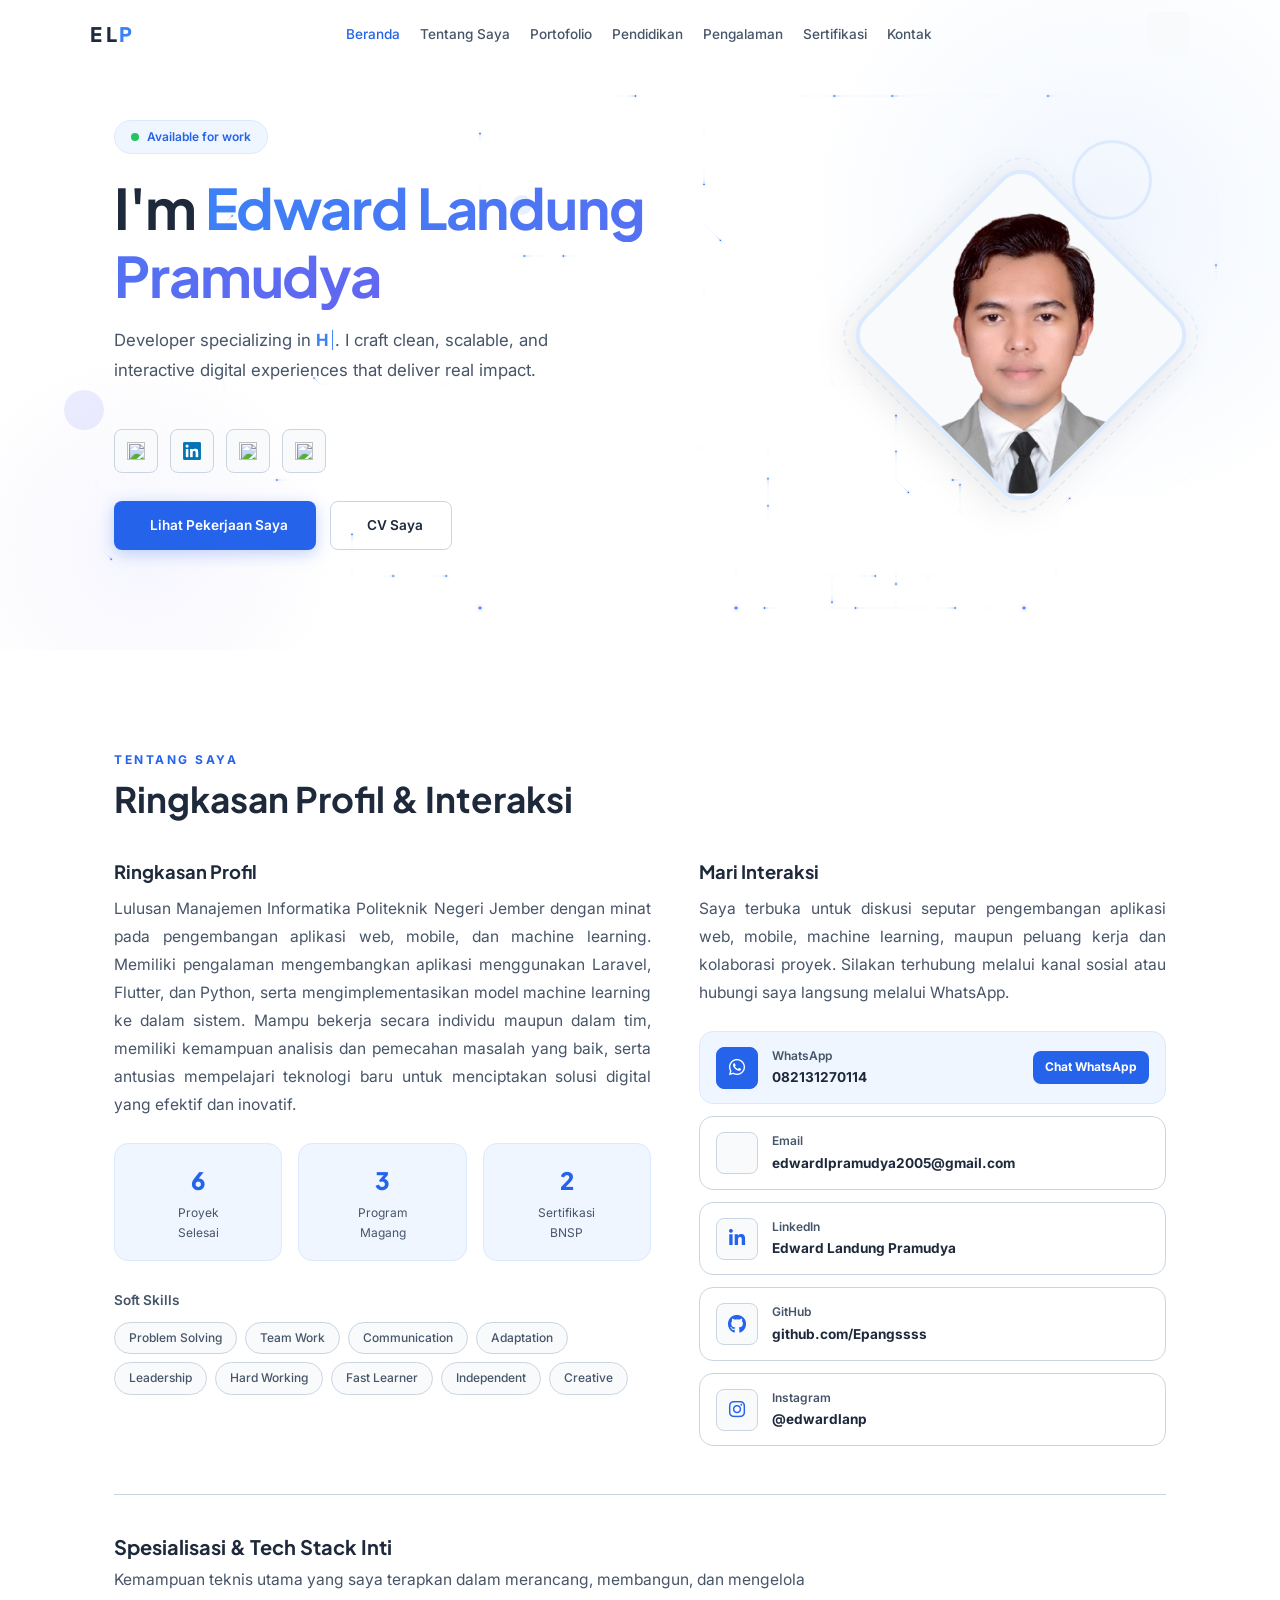
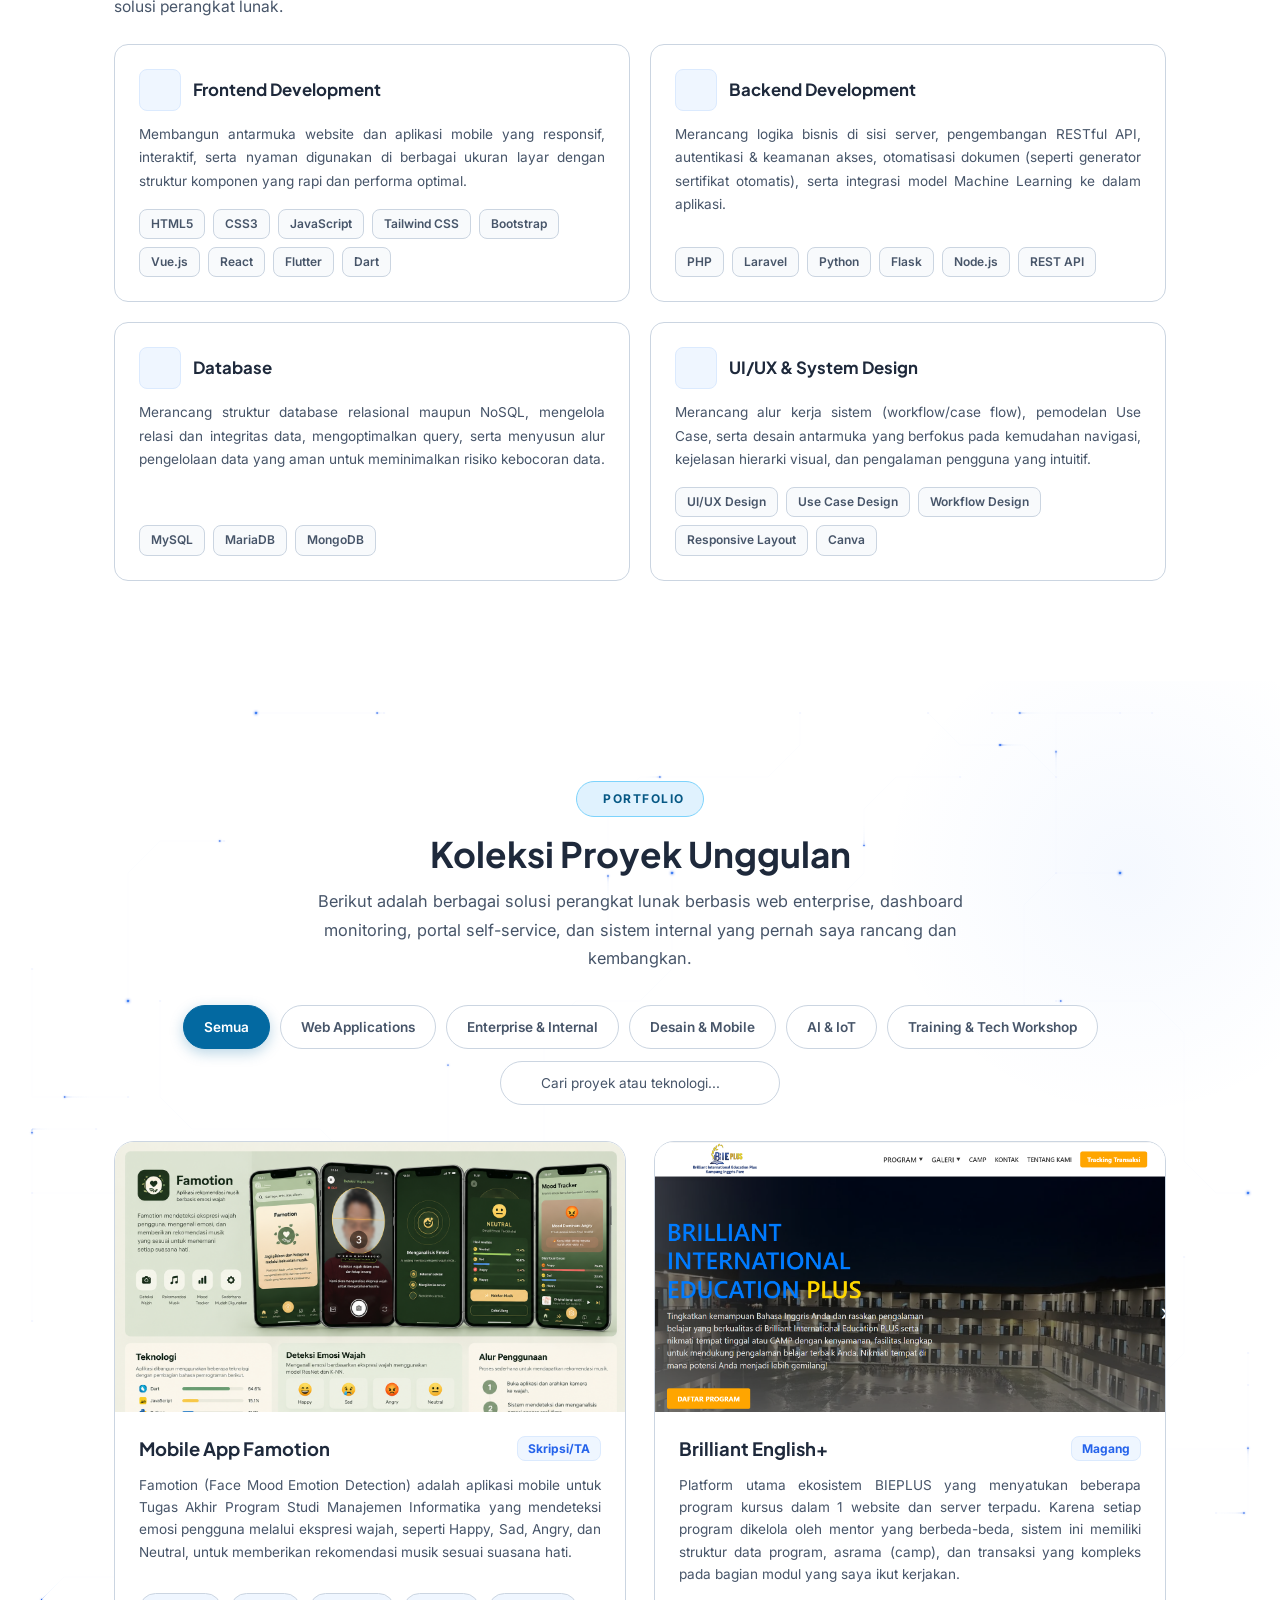
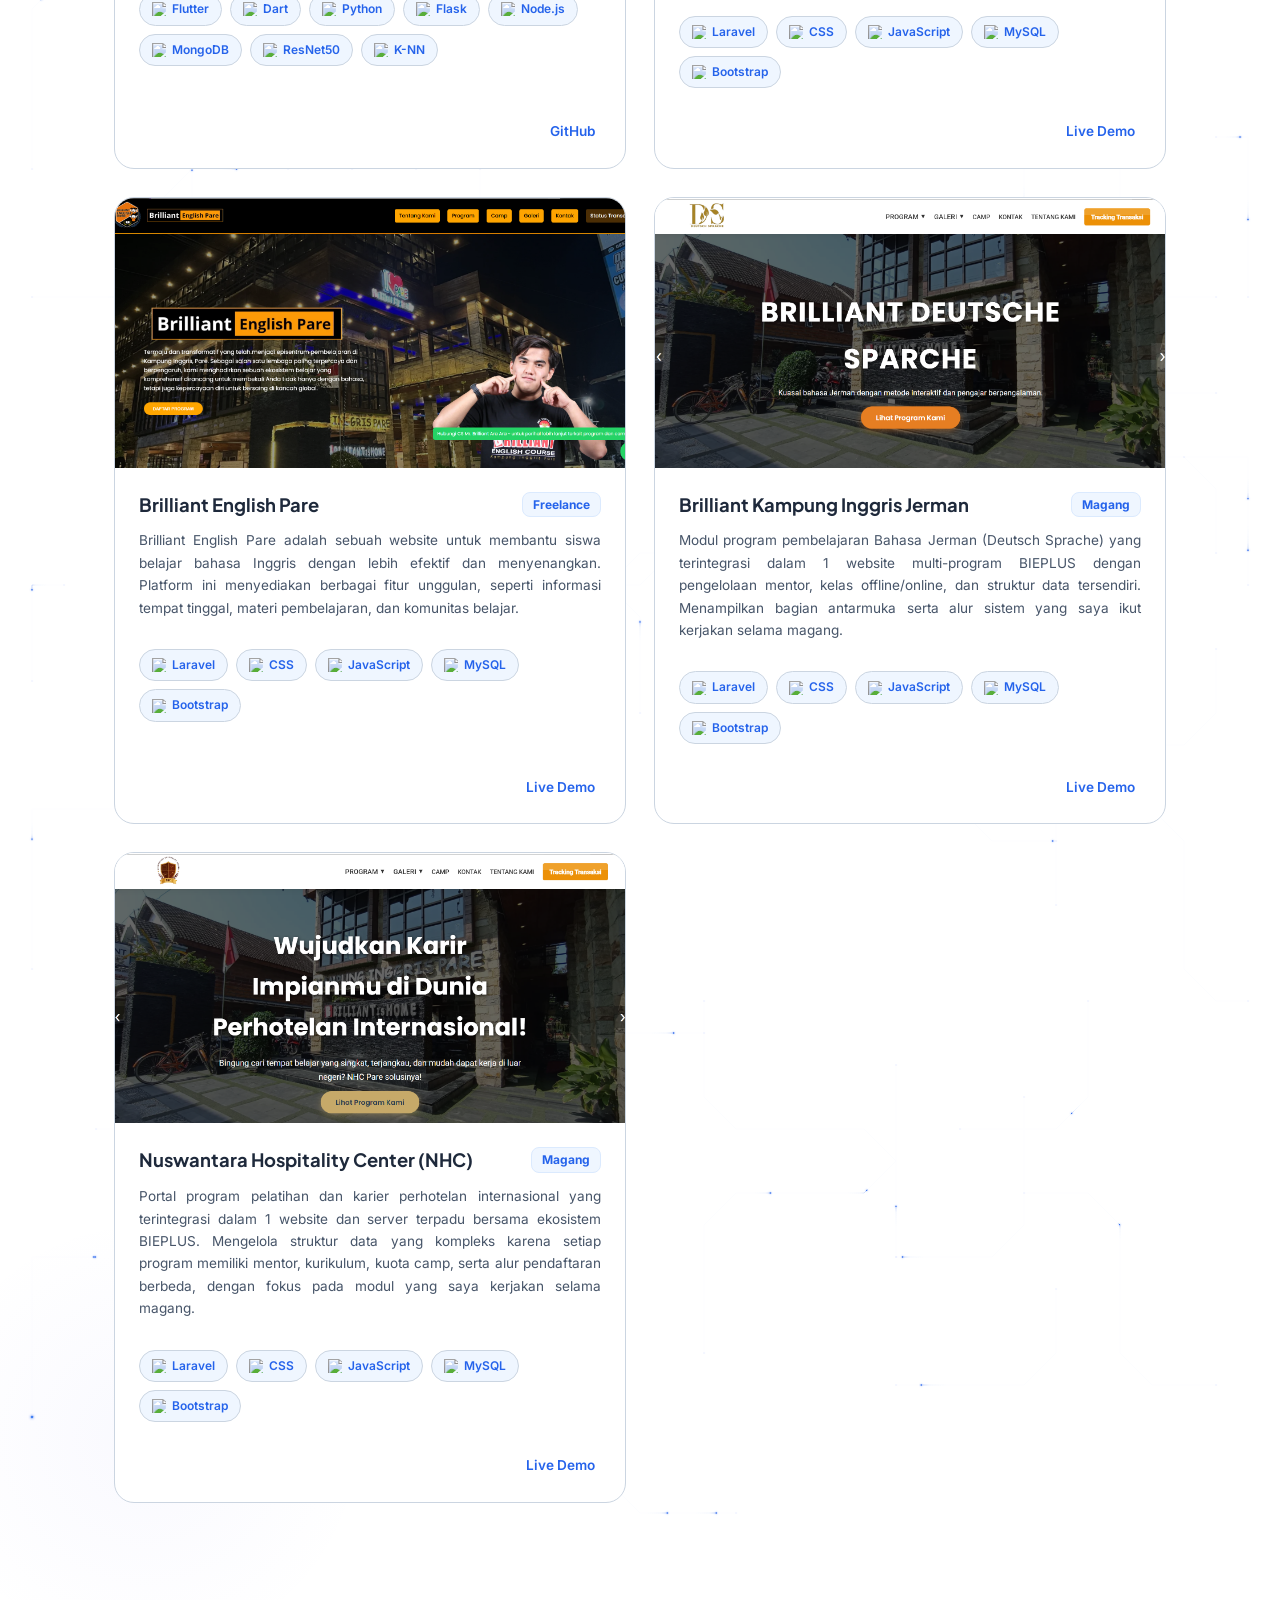
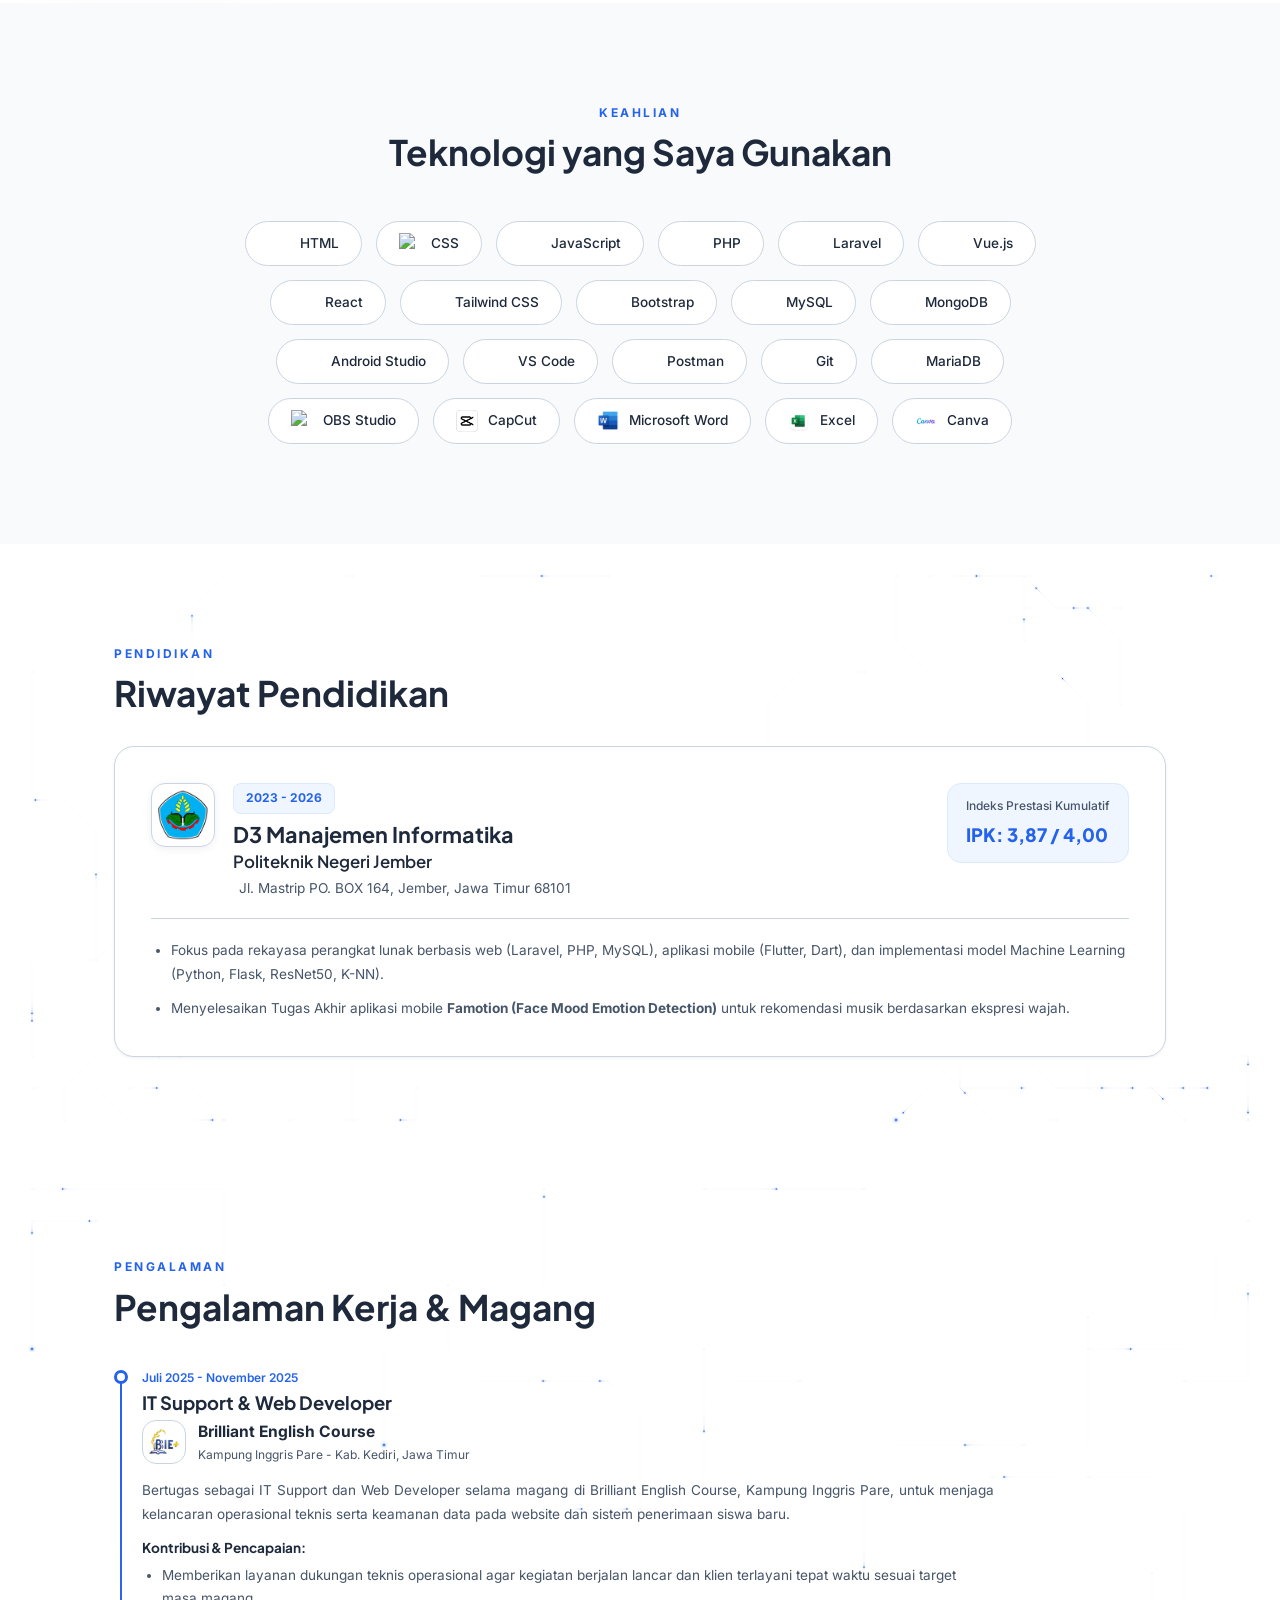
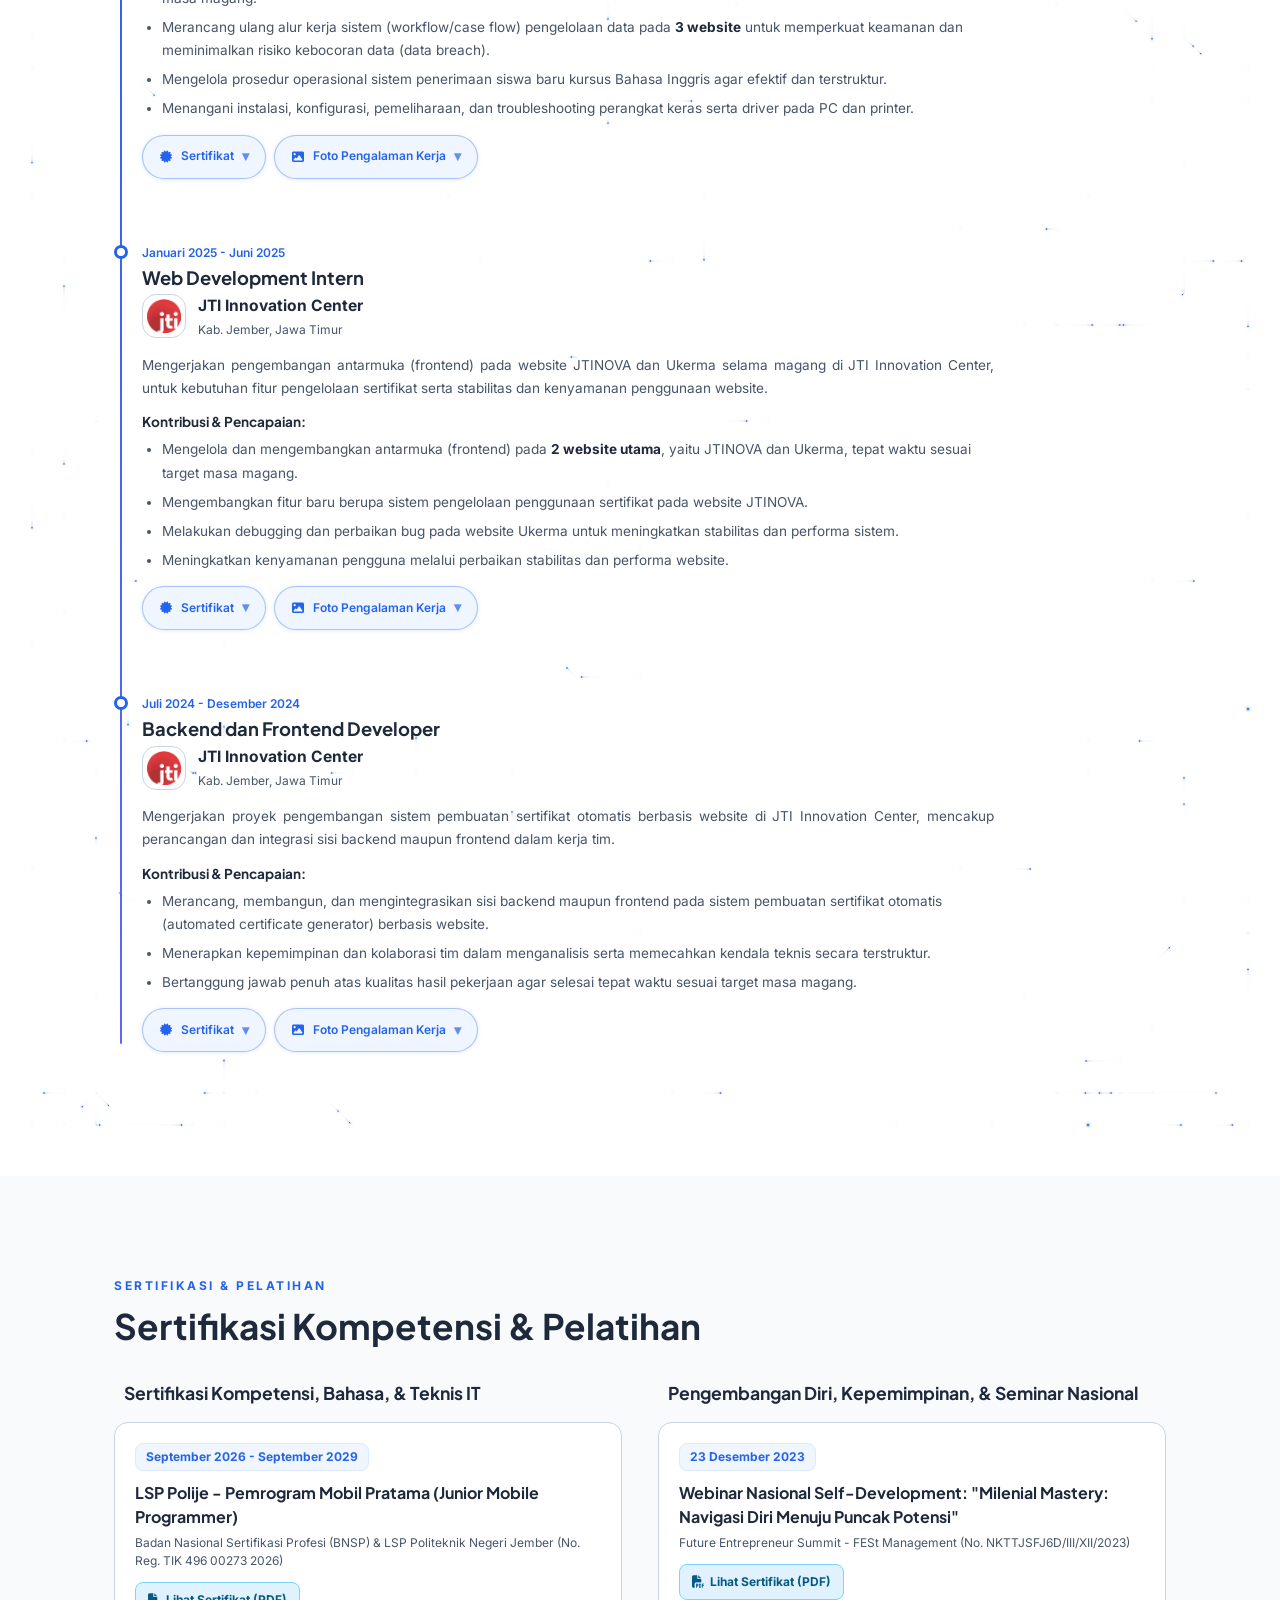
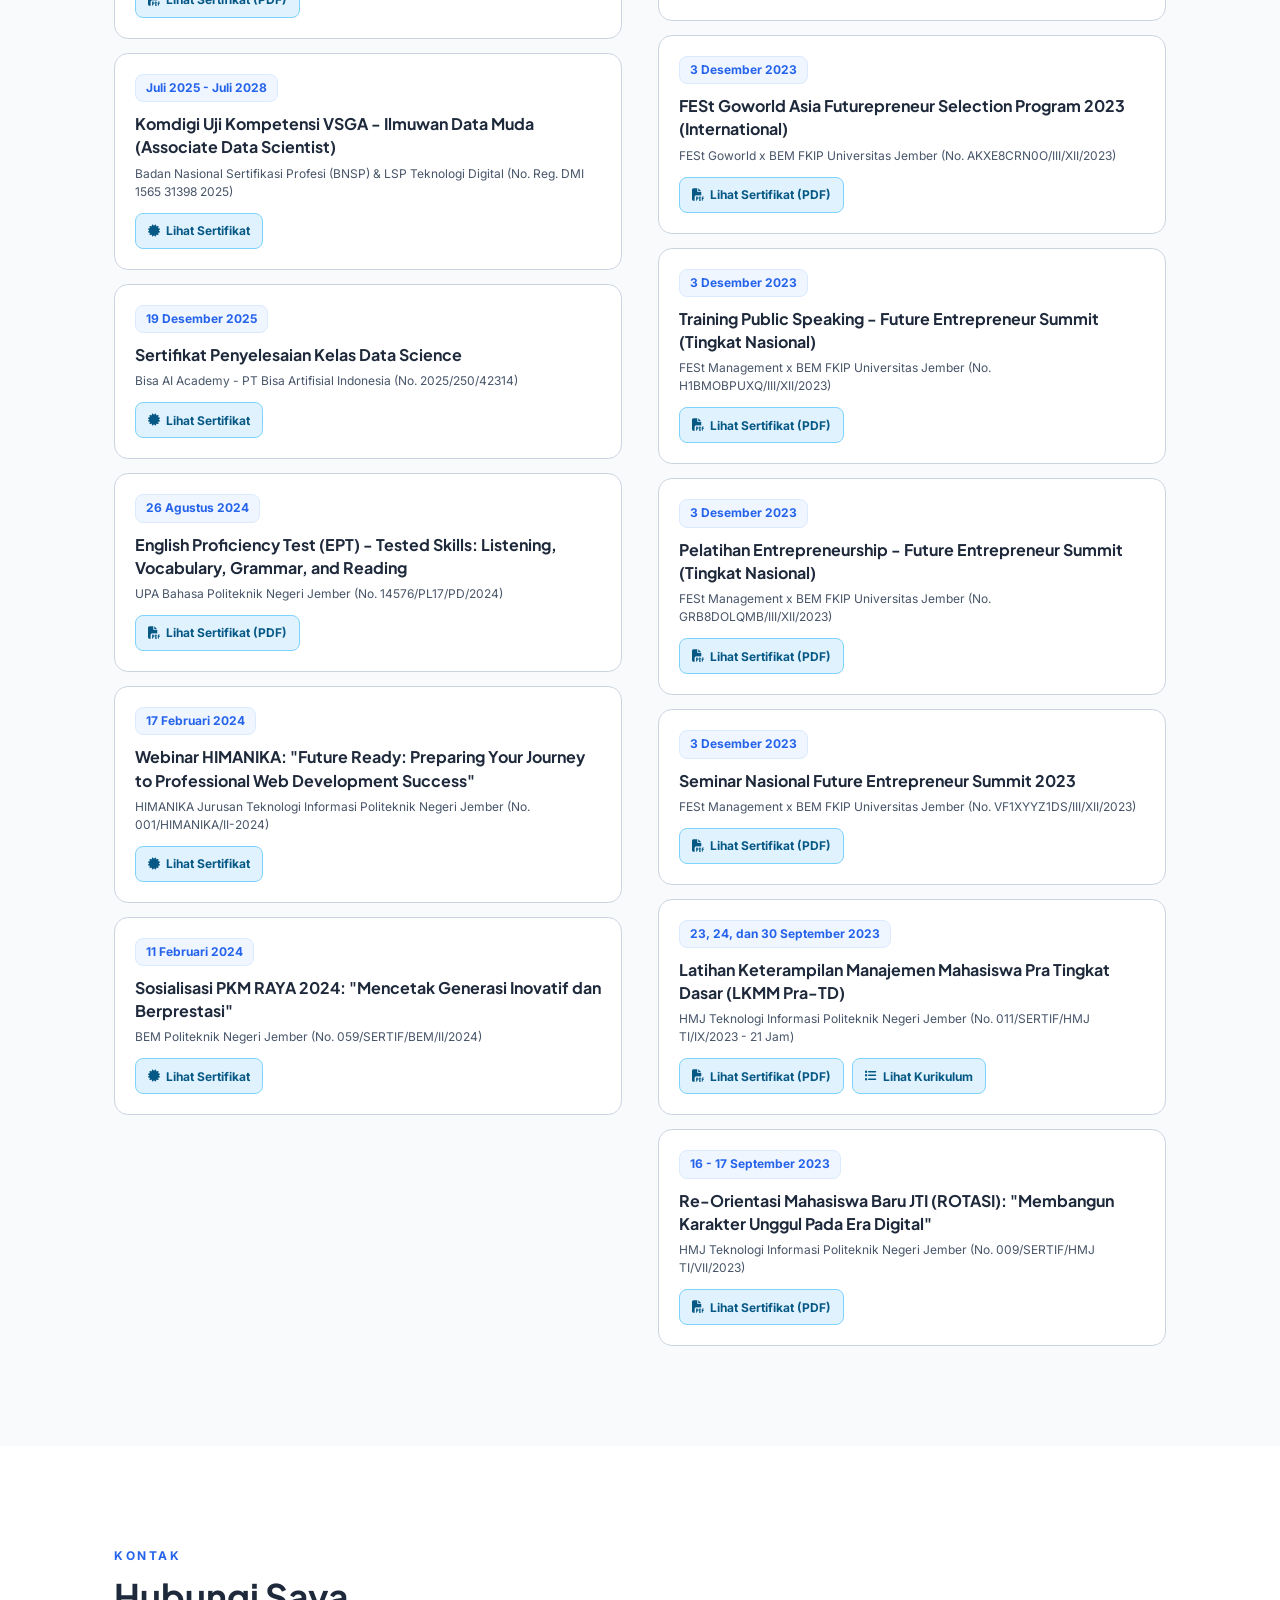
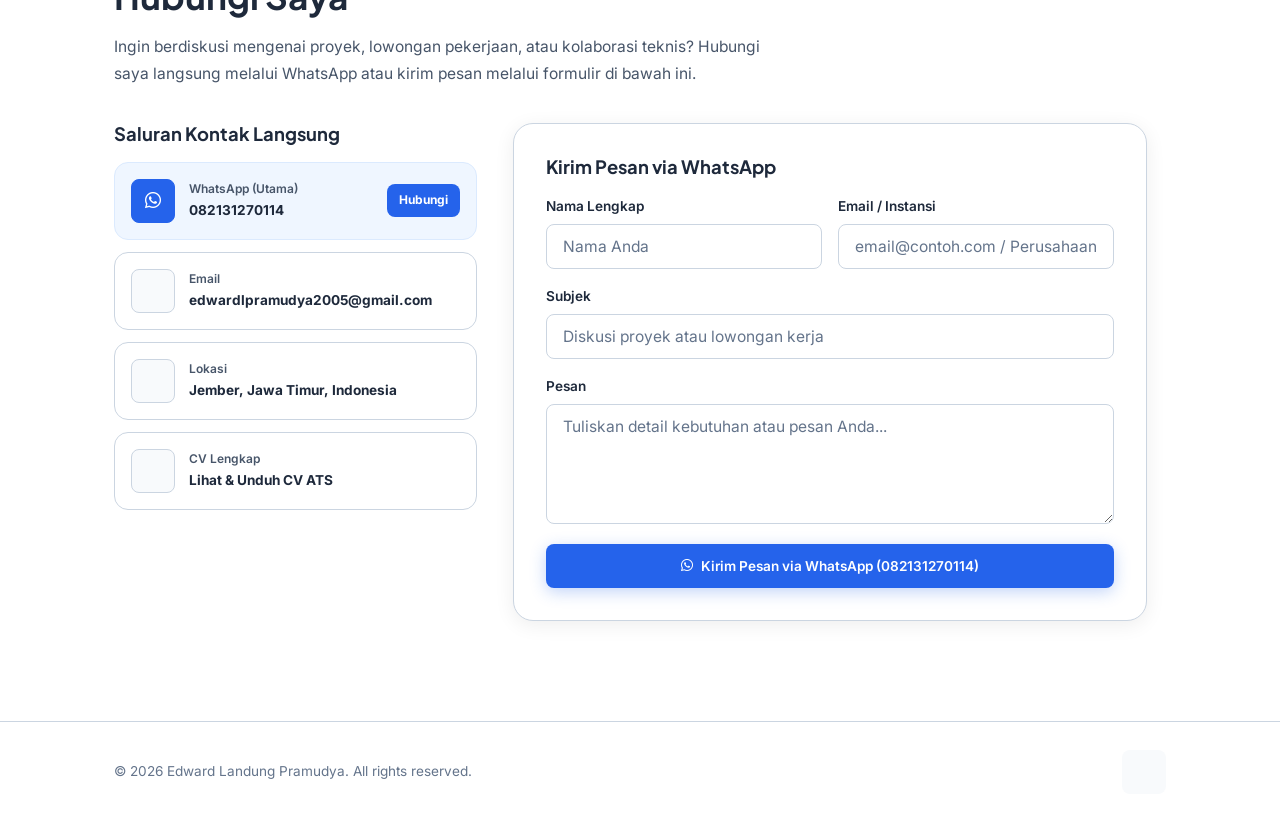
==== commit 4e06b724: "update" ====
--- a/index.html
+++ b/index.html
@@ -463,9 +463,9 @@
                 <span class="project-card__badge">Magang</span>
               </div>
               <p class="project-card__desc">
-                Brilliant English+ adalah sebuah platform kursus online yang dirancang untuk membantu siswa belajar
-                bahasa Inggris dengan lebih efektif dan menyenangkan. Platform ini menyediakan berbagai fitur unggulan,
-                seperti materi pembelajaran interaktif, kuis adaptif, dan komunitas belajar yang suportif.
+                Platform utama ekosistem BIEPLUS yang menyatukan beberapa program kursus dalam 1 website dan server
+                terpadu. Karena setiap program dikelola oleh mentor yang berbeda-beda, sistem ini memiliki struktur
+                data program, asrama (camp), dan transaksi yang kompleks pada bagian modul yang saya ikut kerjakan.
               </p>
               <div class="project-card__tags">
                 <span class="project-card__tag">
@@ -560,9 +560,9 @@
                 <span class="project-card__badge">Magang</span>
               </div>
               <p class="project-card__desc">
-                Brilliant Kampung Inggris Jerman adalah platform pembelajaran bahasa Jerman yang menghadirkan pengalaman
-                belajar efektif dan terstruktur. Platform ini menyediakan pilihan kelas tatap muka (offline) dan
-                virtual (online) untuk membantu siswa menguasai bahasa Jerman secara optimal.
+                Modul program pembelajaran Bahasa Jerman (Deutsch Sprache) yang terintegrasi dalam 1 website
+                multi-program BIEPLUS dengan pengelolaan mentor, kelas offline/online, dan struktur data tersendiri.
+                Menampilkan bagian antarmuka serta alur sistem yang saya ikut kerjakan selama magang.
               </p>
               <div class="project-card__tags">
                 <span class="project-card__tag">
@@ -591,6 +591,56 @@
               <div class="project-card__links">
                 <a href="https://biepluskampunginggris.com/program/bahasa/jerman" target="_blank"
                   rel="noopener noreferrer" class="project-card__link">
+                  Live Demo <i data-lucide="arrow-up-right" width="14" height="14" aria-hidden="true"></i>
+                </a>
+              </div>
+            </div>
+          </div>
+
+          <div class="project-card fade-up" data-category="web enterprise training" data-project-id="nhc"
+            tabindex="0" role="button" aria-label="Lihat detail proyek Nuswantara Hospitality Center (NHC)">
+            <div class="project-card__img">
+              <img src="assets/img/project5.png" alt="Nuswantara Hospitality Center (NHC)" width="600" height="270"
+                loading="lazy" />
+            </div>
+            <div class="project-card__body">
+              <div class="project-card__header">
+                <h3 class="project-card__title">Nuswantara Hospitality Center (NHC)</h3>
+                <span class="project-card__badge">Magang</span>
+              </div>
+              <p class="project-card__desc">
+                Portal program pelatihan dan karier perhotelan internasional yang terintegrasi dalam 1 website dan server
+                terpadu bersama ekosistem BIEPLUS. Mengelola struktur data yang kompleks karena setiap program memiliki
+                mentor, kurikulum, kuota camp, serta alur pendaftaran berbeda, dengan fokus pada modul yang saya
+                kerjakan selama magang.
+              </p>
+              <div class="project-card__tags">
+                <span class="project-card__tag">
+                  <img src="https://cdn.simpleicons.org/laravel" width="14" height="14" alt="Laravel" loading="lazy" />
+                  Laravel
+                </span>
+                <span class="project-card__tag">
+                  <img src="https://cdn.simpleicons.org/css" width="14" height="14" alt="CSS" loading="lazy" />
+                  CSS
+                </span>
+                <span class="project-card__tag">
+                  <img src="https://cdn.simpleicons.org/javascript" width="14" height="14" alt="JavaScript"
+                    loading="lazy" />
+                  JavaScript
+                </span>
+                <span class="project-card__tag">
+                  <img src="https://cdn.simpleicons.org/mysql" width="14" height="14" alt="MySQL" loading="lazy" />
+                  MySQL
+                </span>
+                <span class="project-card__tag">
+                  <img src="https://cdn.simpleicons.org/bootstrap" width="14" height="14" alt="Bootstrap"
+                    loading="lazy" />
+                  Bootstrap
+                </span>
+              </div>
+              <div class="project-card__links">
+                <a href="https://occupancy.bieplus.com/nhc" target="_blank" rel="noopener noreferrer"
+                  class="project-card__link">
                   Live Demo <i data-lucide="arrow-up-right" width="14" height="14" aria-hidden="true"></i>
                 </a>
               </div>
@@ -1147,55 +1197,168 @@
         <h2 class="section-title fade-up">Sertifikasi Kompetensi &amp; Pelatihan</h2>
 
         <div class="cert-grid">
-          <!-- Group 1: Sertifikasi Kompetensi -->
+          <!-- Group 1: Sertifikasi Kompetensi, Bahasa, & Teknis IT -->
           <div class="cert-group fade-up">
             <h3 class="cert-group__title">
               <i data-lucide="award" width="18" height="18" aria-hidden="true"></i>
-              Sertifikasi Kompetensi (BNSP &amp; LSP)
+              Sertifikasi Kompetensi, Bahasa, &amp; Teknis IT
             </h3>
 
             <div class="cert-list">
               <article class="cert-card">
                 <span class="cert-card__date">September 2026 - September 2029</span>
                 <h4 class="cert-card__title">LSP Polije - Pemrogram Mobil Pratama (Junior Mobile Programmer)</h4>
-                <p class="cert-card__issuer">Lembaga Sertifikasi Profesi Pihak Kesatu Politeknik Negeri Jember</p>
+                <p class="cert-card__issuer">Badan Nasional Sertifikasi Profesi (BNSP) &amp; LSP Politeknik Negeri Jember (No. Reg. TIK 496 00273 2026)</p>
+                <div class="cert-card__actions">
+                  <button type="button" class="cert-card__btn" onclick="openGalleryPopup('Sertifikat Kompetensi BNSP - Junior Mobile Programmer (2026)', ['assets/sertifikat/Sertifikat - BNSP - 2026.pdf'], 0)">
+                    <i class="fa-solid fa-file-pdf" aria-hidden="true"></i> Lihat Sertifikat (PDF)
+                  </button>
+                </div>
               </article>
 
               <article class="cert-card">
-                <span class="cert-card__date">Juni 2025 - Juni 2028</span>
-                <h4 class="cert-card__title">Komdigi Uji Kompetensi VSGA - Ilmuwan Data Muda (Associate Data Scientist)
-                </h4>
-                <p class="cert-card__issuer">BNSP bersama LSP Teknologi Digital</p>
+                <span class="cert-card__date">Juli 2025 - Juli 2028</span>
+                <h4 class="cert-card__title">Komdigi Uji Kompetensi VSGA - Ilmuwan Data Muda (Associate Data Scientist)</h4>
+                <p class="cert-card__issuer">Badan Nasional Sertifikasi Profesi (BNSP) &amp; LSP Teknologi Digital (No. Reg. DMI 1565 31398 2025)</p>
+                <div class="cert-card__actions">
+                  <button type="button" class="cert-card__btn" onclick="openGalleryPopup('Sertifikat Kompetensi BNSP - Associate Data Scientist (2025)', ['assets/sertifikat/sertifikat Bnsp - 2025.png'], 0)">
+                    <i class="fa-solid fa-certificate" aria-hidden="true"></i> Lihat Sertifikat
+                  </button>
+                </div>
               </article>
-            </div>
-          </div>
-
-          <!-- Group 2: Pelatihan & Pengembangan Kompetensi -->
+
+              <article class="cert-card">
+                <span class="cert-card__date">19 Desember 2025</span>
+                <h4 class="cert-card__title">Sertifikat Penyelesaian Kelas Data Science</h4>
+                <p class="cert-card__issuer">Bisa AI Academy - PT Bisa Artifisial Indonesia (No. 2025/250/42314)</p>
+                <div class="cert-card__actions">
+                  <button type="button" class="cert-card__btn" onclick="openGalleryPopup('Sertifikat Penyelesaian Data Science - Bisa AI Academy', ['assets/sertifikat/bisa.ai.png'], 0)">
+                    <i class="fa-solid fa-certificate" aria-hidden="true"></i> Lihat Sertifikat
+                  </button>
+                </div>
+              </article>
+
+              <article class="cert-card">
+                <span class="cert-card__date">26 Agustus 2024</span>
+                <h4 class="cert-card__title">English Proficiency Test (EPT) - Tested Skills: Listening, Vocabulary, Grammar, and Reading</h4>
+                <p class="cert-card__issuer">UPA Bahasa Politeknik Negeri Jember (No. 14576/PL17/PD/2024)</p>
+                <div class="cert-card__actions">
+                  <button type="button" class="cert-card__btn" onclick="openGalleryPopup('Certificate English Proficiency Test (EPT) - Polije', ['assets/sertifikat/Sertifikat . EPT.pdf'], 0)">
+                    <i class="fa-solid fa-file-pdf" aria-hidden="true"></i> Lihat Sertifikat (PDF)
+                  </button>
+                </div>
+              </article>
+
+              <article class="cert-card">
+                <span class="cert-card__date">17 Februari 2024</span>
+                <h4 class="cert-card__title">Webinar HIMANIKA: &quot;Future Ready: Preparing Your Journey to Professional Web Development Success&quot;</h4>
+                <p class="cert-card__issuer">HIMANIKA Jurusan Teknologi Informasi Politeknik Negeri Jember (No. 001/HIMANIKA/II-2024)</p>
+                <div class="cert-card__actions">
+                  <button type="button" class="cert-card__btn" onclick="openGalleryPopup('Sertifikat Webinar Web Development - HIMANIKA Polije', ['assets/sertifikat/Edward Landung Pramudya.png'], 0)">
+                    <i class="fa-solid fa-certificate" aria-hidden="true"></i> Lihat Sertifikat
+                  </button>
+                </div>
+              </article>
+
+              <article class="cert-card">
+                <span class="cert-card__date">11 Februari 2024</span>
+                <h4 class="cert-card__title">Sosialisasi PKM RAYA 2024: &quot;Mencetak Generasi Inovatif dan Berprestasi&quot;</h4>
+                <p class="cert-card__issuer">BEM Politeknik Negeri Jember (No. 059/SERTIF/BEM/II/2024)</p>
+                <div class="cert-card__actions">
+                  <button type="button" class="cert-card__btn" onclick="openGalleryPopup('Sertifikat Sosialisasi PKM RAYA 2024 - BEM Polije', ['assets/sertifikat/Edward Landung P..png'], 0)">
+                    <i class="fa-solid fa-certificate" aria-hidden="true"></i> Lihat Sertifikat
+                  </button>
+                </div>
+              </article>
+            </div>
+          </div>
+
+          <!-- Group 2: Pengembangan Diri, Kepemimpinan, & Seminar Nasional -->
           <div class="cert-group fade-up">
             <h3 class="cert-group__title">
               <i data-lucide="book-open" width="18" height="18" aria-hidden="true"></i>
-              Pelatihan &amp; Pengembangan Kompetensi
+              Pengembangan Diri, Kepemimpinan, &amp; Seminar Nasional
             </h3>
 
             <div class="cert-list">
               <article class="cert-card">
-                <span class="cert-card__date">Mei 2026 - Juni 2026</span>
-                <h4 class="cert-card__title">Teknologi Informasi dan Komunikasi - Sertifikasi Kompetensi Pemrogram
-                  Mobil Pratama (Junior Mobile Programmer)</h4>
-                <p class="cert-card__issuer">Lembaga Sertifikasi Profesi (LSP) Politeknik Negeri Jember - BNSP</p>
+                <span class="cert-card__date">23 Desember 2023</span>
+                <h4 class="cert-card__title">Webinar Nasional Self-Development: &quot;Milenial Mastery: Navigasi Diri Menuju Puncak Potensi&quot;</h4>
+                <p class="cert-card__issuer">Future Entrepreneur Summit - FESt Management (No. NKTTJSFJ6D/III/XII/2023)</p>
+                <div class="cert-card__actions">
+                  <button type="button" class="cert-card__btn" onclick="openGalleryPopup('Sertifikat Webinar Self-Development - Future Entrepreneur Summit', ['assets/sertifikat/Certificate PDF EDWARD LANDUNG PRAMUDYA (1).pdf'], 0)">
+                    <i class="fa-solid fa-file-pdf" aria-hidden="true"></i> Lihat Sertifikat (PDF)
+                  </button>
+                </div>
               </article>
 
               <article class="cert-card">
-                <span class="cert-card__date">November 2025 - Desember 2025</span>
-                <h4 class="cert-card__title">Teknologi Informasi dan Komunikasi - Data Science</h4>
-                <p class="cert-card__issuer">Bisa AI Academy</p>
+                <span class="cert-card__date">3 Desember 2023</span>
+                <h4 class="cert-card__title">FESt Goworld Asia Futurepreneur Selection Program 2023 (International)</h4>
+                <p class="cert-card__issuer">FESt Goworld x BEM FKIP Universitas Jember (No. AKXE8CRN0O/III/XII/2023)</p>
+                <div class="cert-card__actions">
+                  <button type="button" class="cert-card__btn" onclick="openGalleryPopup('Certificate FESt Goworld Asia Futurepreneur Selection Program 2023', ['assets/sertifikat/unej1.pdf', 'assets/sertifikat/unej6.pdf'], 0)">
+                    <i class="fa-solid fa-file-pdf" aria-hidden="true"></i> Lihat Sertifikat (PDF)
+                  </button>
+                </div>
               </article>
 
               <article class="cert-card">
-                <span class="cert-card__date">Juni 2025 - Juli 2025</span>
-                <h4 class="cert-card__title">Teknologi Informasi dan Komunikasi - Sertifikasi Kompetensi Ilmuwan Data
-                  Muda (Associate Data Scientist)</h4>
-                <p class="cert-card__issuer">Lembaga Sertifikasi Profesi (LSP) Teknologi Digital - BNSP</p>
+                <span class="cert-card__date">3 Desember 2023</span>
+                <h4 class="cert-card__title">Training Public Speaking - Future Entrepreneur Summit (Tingkat Nasional)</h4>
+                <p class="cert-card__issuer">FESt Management x BEM FKIP Universitas Jember (No. H1BMOBPUXQ/III/XII/2023)</p>
+                <div class="cert-card__actions">
+                  <button type="button" class="cert-card__btn" onclick="openGalleryPopup('Sertifikat Training Public Speaking - FESt x BEM FKIP UNEJ', ['assets/sertifikat/unej3- public speaking.pdf', 'assets/sertifikat/unej6.pdf'], 0)">
+                    <i class="fa-solid fa-file-pdf" aria-hidden="true"></i> Lihat Sertifikat (PDF)
+                  </button>
+                </div>
+              </article>
+
+              <article class="cert-card">
+                <span class="cert-card__date">3 Desember 2023</span>
+                <h4 class="cert-card__title">Pelatihan Entrepreneurship - Future Entrepreneur Summit (Tingkat Nasional)</h4>
+                <p class="cert-card__issuer">FESt Management x BEM FKIP Universitas Jember (No. GRB8DOLQMB/III/XII/2023)</p>
+                <div class="cert-card__actions">
+                  <button type="button" class="cert-card__btn" onclick="openGalleryPopup('Sertifikat Pelatihan Entrepreneurship - FESt x BEM FKIP UNEJ', ['assets/sertifikat/unej.pdf', 'assets/sertifikat/unej2.pdf', 'assets/sertifikat/unej6.pdf'], 0)">
+                    <i class="fa-solid fa-file-pdf" aria-hidden="true"></i> Lihat Sertifikat (PDF)
+                  </button>
+                </div>
+              </article>
+
+              <article class="cert-card">
+                <span class="cert-card__date">3 Desember 2023</span>
+                <h4 class="cert-card__title">Seminar Nasional Future Entrepreneur Summit 2023</h4>
+                <p class="cert-card__issuer">FESt Management x BEM FKIP Universitas Jember (No. VF1XYYZ1DS/III/XII/2023)</p>
+                <div class="cert-card__actions">
+                  <button type="button" class="cert-card__btn" onclick="openGalleryPopup('Sertifikat Seminar Nasional Future Entrepreneur Summit 2023', ['assets/sertifikat/unej4.pdf', 'assets/sertifikat/unej6.pdf'], 0)">
+                    <i class="fa-solid fa-file-pdf" aria-hidden="true"></i> Lihat Sertifikat (PDF)
+                  </button>
+                </div>
+              </article>
+
+              <article class="cert-card">
+                <span class="cert-card__date">23, 24, dan 30 September 2023</span>
+                <h4 class="cert-card__title">Latihan Keterampilan Manajemen Mahasiswa Pra Tingkat Dasar (LKMM Pra-TD)</h4>
+                <p class="cert-card__issuer">HMJ Teknologi Informasi Politeknik Negeri Jember (No. 011/SERTIF/HMJ TI/IX/2023 - 21 Jam)</p>
+                <div class="cert-card__actions">
+                  <button type="button" class="cert-card__btn" onclick="openGalleryPopup('Sertifikat LKMM Pra-TD HMJ TI Polije (Lengkap)', ['assets/sertifikat/LKMM - Serifikat.pdf', 'assets/sertifikat/HMJ-LKMM.pdf', 'assets/sertifikat/HMJ2.pdf'], 0)">
+                    <i class="fa-solid fa-file-pdf" aria-hidden="true"></i> Lihat Sertifikat (PDF)
+                  </button>
+                  <button type="button" class="cert-card__btn" onclick="openGalleryPopup('Kurikulum LKMM Pra-TD HMJ TI Polije (21 Jam)', ['assets/sertifikat/LKMM - Serifikat.pdf', 'assets/sertifikat/HMJ-LKMM.pdf', 'assets/sertifikat/HMJ2.pdf'], 2)">
+                    <i class="fa-solid fa-list" aria-hidden="true"></i> Lihat Kurikulum
+                  </button>
+                </div>
+              </article>
+
+              <article class="cert-card">
+                <span class="cert-card__date">16 - 17 September 2023</span>
+                <h4 class="cert-card__title">Re-Orientasi Mahasiswa Baru JTI (ROTASI): &quot;Membangun Karakter Unggul Pada Era Digital&quot;</h4>
+                <p class="cert-card__issuer">HMJ Teknologi Informasi Politeknik Negeri Jember (No. 009/SERTIF/HMJ TI/VII/2023)</p>
+                <div class="cert-card__actions">
+                  <button type="button" class="cert-card__btn" onclick="openGalleryPopup('Sertifikat ROTASI Mahasiswa Baru JTI Polije 2023', ['assets/sertifikat/HMJ3.pdf'], 0)">
+                    <i class="fa-solid fa-file-pdf" aria-hidden="true"></i> Lihat Sertifikat (PDF)
+                  </button>
+                </div>
               </article>
             </div>
           </div>
@@ -1337,6 +1500,8 @@
         </button>
         <div class="gallery-popup__img-wrapper">
           <img id="galleryPopupImg" src="" alt="Dokumentasi pengalaman kerja" width="900" height="600" />
+          <iframe id="galleryPopupPdf" class="gallery-popup__pdf" src="about:blank"
+            title="Pratinjau dokumen PDF sertifikat" hidden></iframe>
         </div>
         <button type="button" class="gallery-popup__nav gallery-popup__nav--next" id="galleryNext"
           onclick="galleryNav(1)" aria-label="Selanjutnya">
@@ -1345,6 +1510,9 @@
       </div>
       <div class="gallery-popup__footer">
         <span class="gallery-popup__counter" id="galleryCounter">1 / 1</span>
+        <a href="#" target="_blank" rel="noopener noreferrer" class="gallery-popup__open-link" id="galleryPopupOpenLink">
+          Buka Berkas Asli <i class="fa-solid fa-arrow-up-right-from-square" aria-hidden="true"></i>
+        </a>
       </div>
     </div>
   </div>
@@ -1384,6 +1552,7 @@
                 <i class="fa-solid fa-magnifying-glass-plus" aria-hidden="true"></i> Klik untuk perbesar gambar
               </span>
             </button>
+            <div class="project-modal__doc-thumbs" id="projectModalGallery" hidden></div>
             <p class="project-modal__doc-caption" id="projectModalCaption"></p>
           </div>
           <p class="project-modal__overview" id="projectModalOverview"></p>
--- a/style.css
+++ b/style.css
@@ -1846,11 +1846,12 @@
 
 .gallery-popup__img-wrapper {
   flex: 1;
+  width: 100%;
   display: flex;
   align-items: center;
   justify-content: center;
   min-height: 0;
-  max-height: 65vh;
+  max-height: 70vh;
   overflow: hidden;
 }
 
@@ -1861,6 +1862,19 @@
   border-radius: var(--radius-sm);
   user-select: none;
   transition: opacity 0.2s ease;
+}
+
+#galleryPopupImg[hidden],
+.gallery-popup__pdf[hidden] {
+  display: none !important;
+}
+
+.gallery-popup__pdf {
+  width: 100%;
+  height: 65vh;
+  border: none;
+  border-radius: var(--radius-sm);
+  background: #ffffff;
 }
 
 /* Nav buttons */
@@ -1891,7 +1905,9 @@
 .gallery-popup__footer {
   display: flex;
   align-items: center;
-  justify-content: center;
+  justify-content: space-between;
+  flex-wrap: wrap;
+  gap: 12px;
   padding: 12px 20px;
   border-top: 1px solid var(--clr-border);
 }
@@ -1901,6 +1917,24 @@
   font-weight: 600;
   color: var(--clr-text-secondary);
   letter-spacing: 0.5px;
+}
+
+.gallery-popup__open-link {
+  display: inline-flex;
+  align-items: center;
+  gap: 6px;
+  font-size: var(--fs-xs);
+  font-weight: 700;
+  color: #0369a1;
+  margin-left: auto;
+}
+
+.gallery-popup__open-link:hover {
+  text-decoration: underline;
+}
+
+[data-theme="dark"] .gallery-popup__open-link {
+  color: #7dd3fc;
 }
 
 /* Mobile responsive */
@@ -1924,6 +1958,10 @@
 
   .gallery-popup__img-wrapper img {
     max-height: 55vh;
+  }
+
+  .gallery-popup__pdf {
+    height: 55vh;
   }
 
   .gallery-popup__header {
@@ -2461,8 +2499,53 @@
 }
 
 .cert-card__issuer {
-  font-size: var(--fs-small);
-  color: var(--clr-text-secondary);
+  font-size: var(--fs-xs);
+  color: var(--clr-text-secondary);
+  line-height: 1.5;
+  margin-bottom: 12px;
+}
+
+.cert-card__actions {
+  display: flex;
+  flex-wrap: wrap;
+  gap: 8px;
+  margin-top: 10px;
+}
+
+.cert-card__btn {
+  display: inline-flex;
+  align-items: center;
+  gap: 6px;
+  min-height: 36px;
+  padding: 6px 12px;
+  border-radius: var(--radius-sm);
+  border: 1px solid #7dd3fc;
+  background: #e0f2fe;
+  color: #075985;
+  font-family: var(--ff-body);
+  font-size: var(--fs-xs);
+  font-weight: 700;
+  cursor: pointer;
+  transition: all var(--transition);
+}
+
+.cert-card__btn:hover {
+  background: #0369a1;
+  border-color: #0369a1;
+  color: #ffffff;
+  transform: translateY(-1px);
+}
+
+[data-theme="dark"] .cert-card__btn {
+  background: rgba(56, 189, 248, 0.14);
+  border-color: rgba(125, 211, 252, 0.35);
+  color: #7dd3fc;
+}
+
+[data-theme="dark"] .cert-card__btn:hover {
+  background: #0369a1;
+  border-color: #0369a1;
+  color: #ffffff;
 }
 
 /* =============================================
@@ -3192,6 +3275,58 @@
   backdrop-filter: blur(4px);
 }
 
+.project-modal__doc-thumbs[hidden] {
+  display: none;
+}
+
+.project-modal__doc-thumbs {
+  display: flex;
+  flex-wrap: wrap;
+  gap: 10px;
+  padding: 10px 14px;
+  background: var(--clr-surface);
+  border-top: 1px solid var(--clr-border);
+}
+
+.project-modal__thumb-btn {
+  display: inline-flex;
+  align-items: center;
+  gap: 8px;
+  min-height: 38px;
+  padding: 6px 10px;
+  border-radius: var(--radius-sm);
+  border: 1px solid var(--clr-border);
+  background: var(--clr-bg-alt);
+  color: var(--clr-text-secondary);
+  font-family: var(--ff-body);
+  font-size: var(--fs-xs);
+  font-weight: 600;
+  cursor: pointer;
+  transition: all var(--transition);
+}
+
+.project-modal__thumb-btn img {
+  width: 36px;
+  height: 22px;
+  object-fit: cover;
+  border-radius: 3px;
+  flex-shrink: 0;
+}
+
+.project-modal__thumb-btn:hover,
+.project-modal__thumb-btn.active {
+  border-color: #0369a1;
+  background: #e0f2fe;
+  color: #075985;
+}
+
+[data-theme="dark"] .project-modal__thumb-btn:hover,
+[data-theme="dark"] .project-modal__thumb-btn.active {
+  background: rgba(56, 189, 248, 0.16);
+  border-color: #7dd3fc;
+  color: #ffffff;
+}
+
 .project-modal__doc-caption {
   margin: 0;
   padding: 12px 16px;
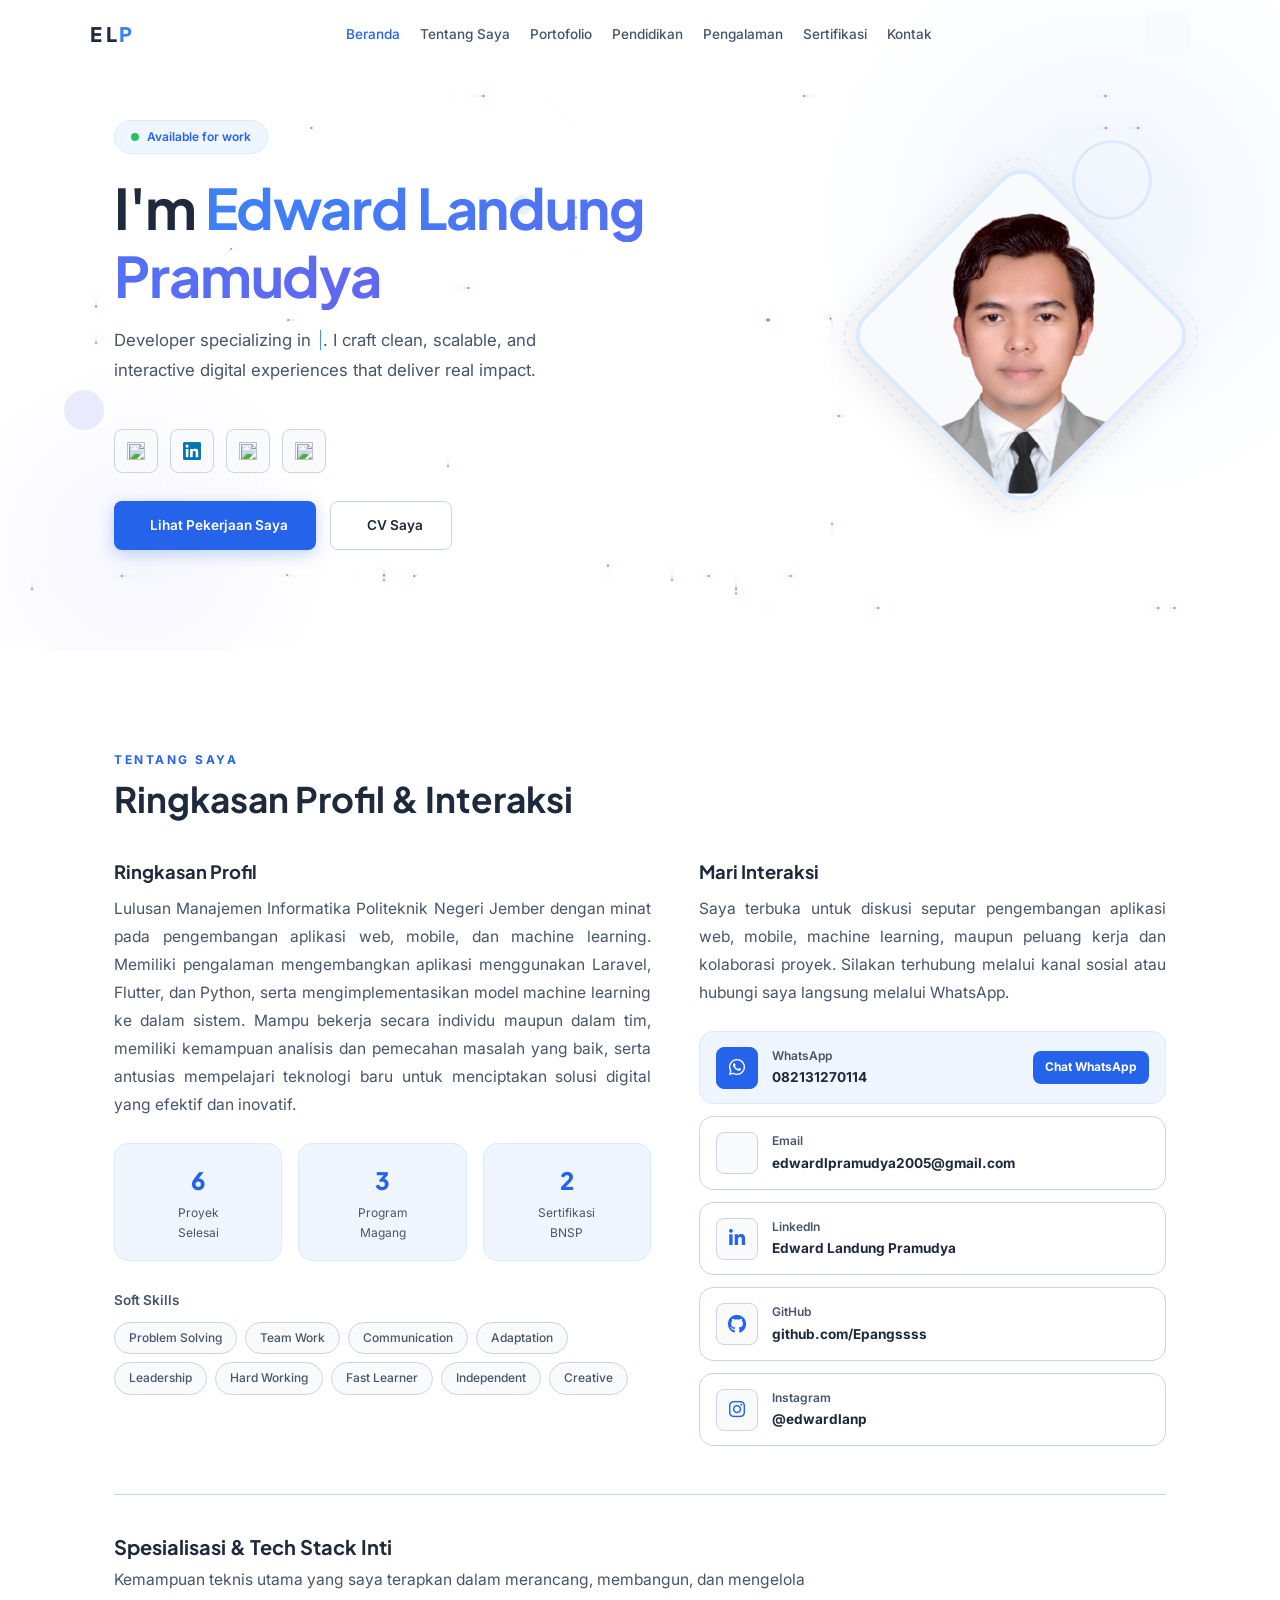
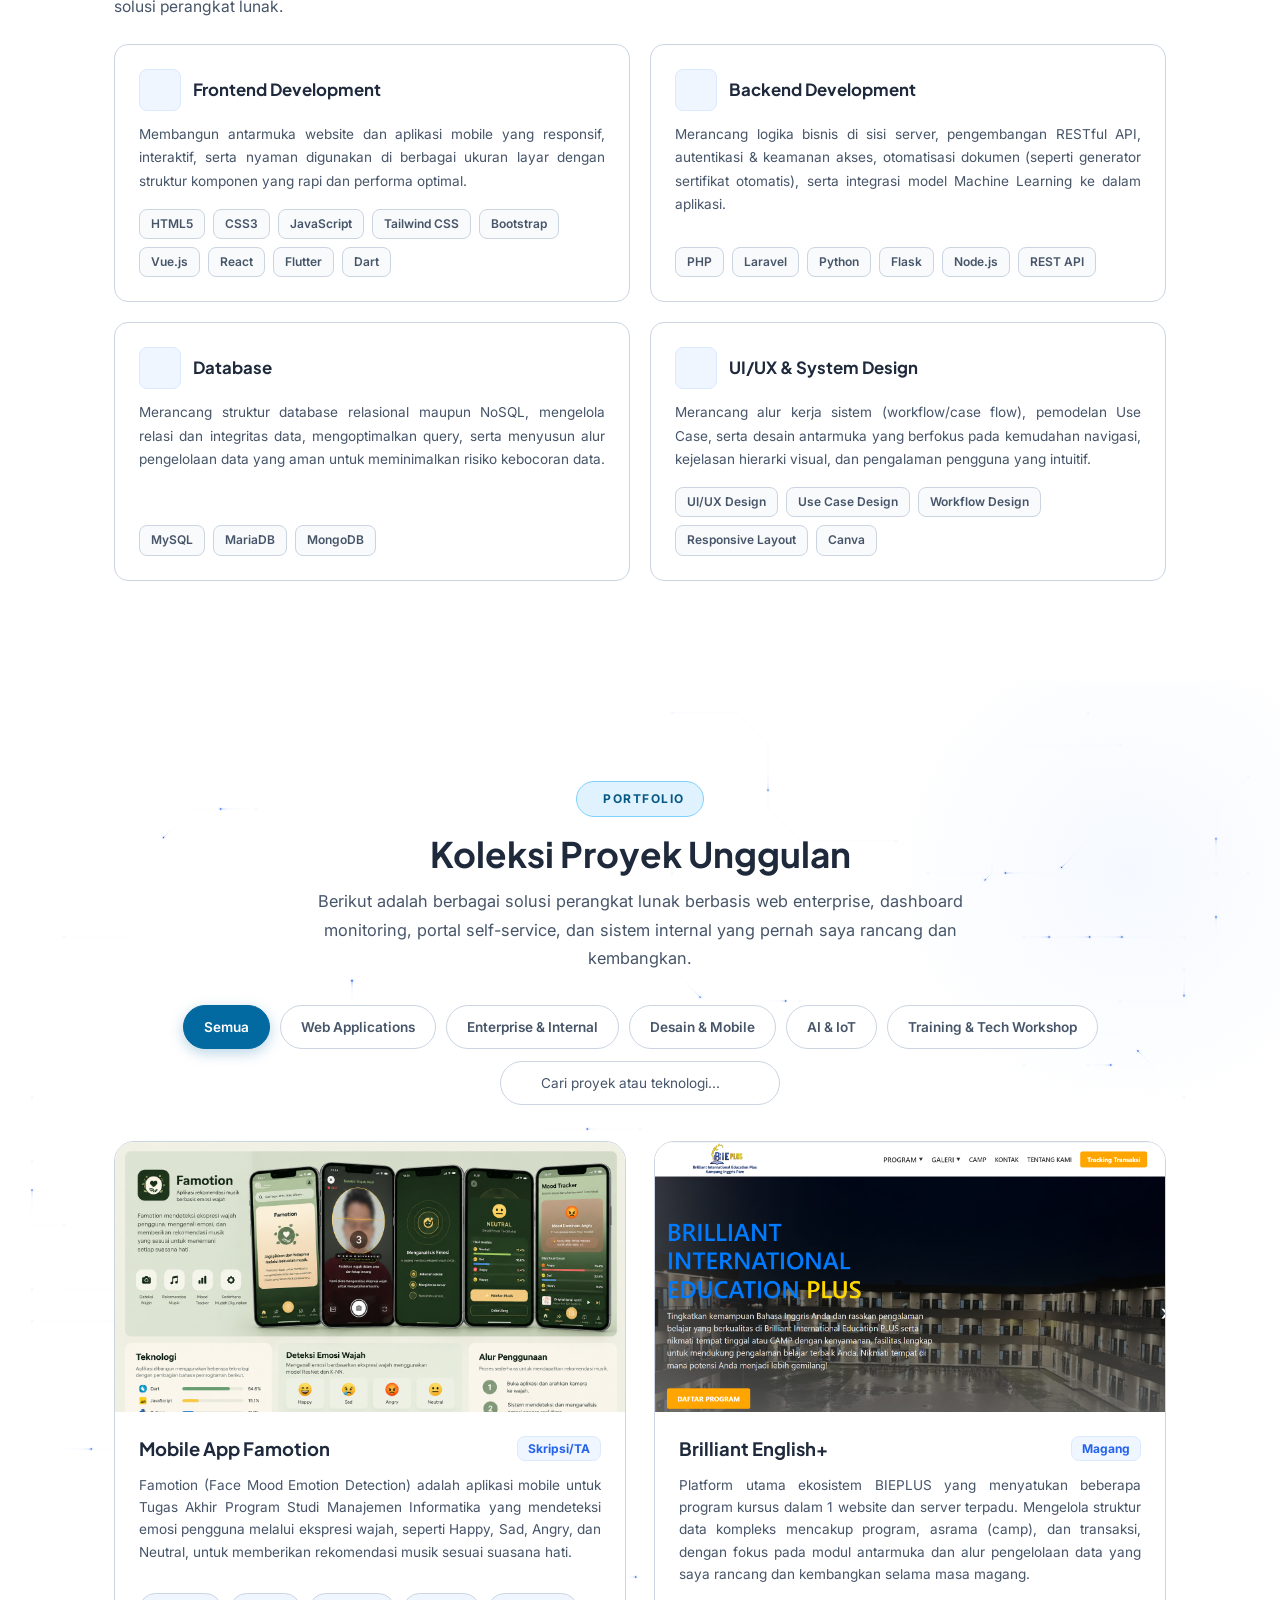
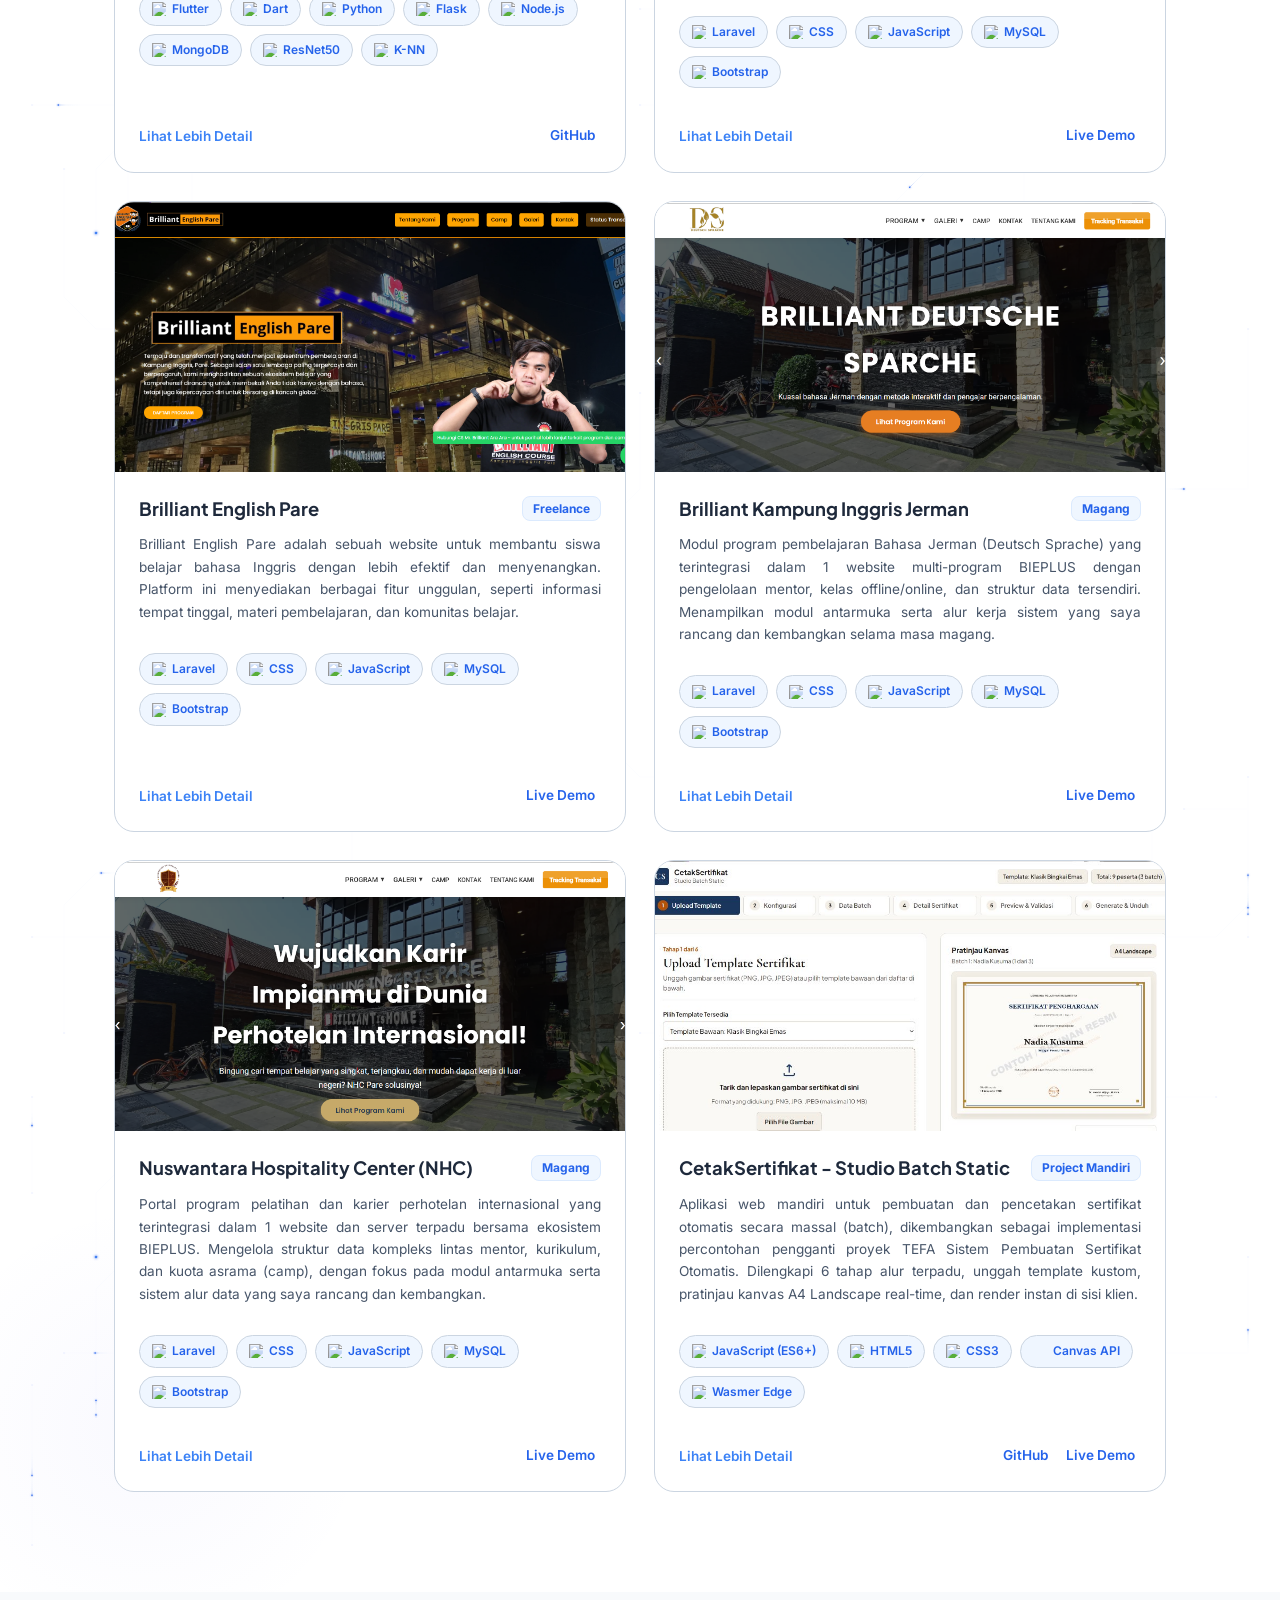
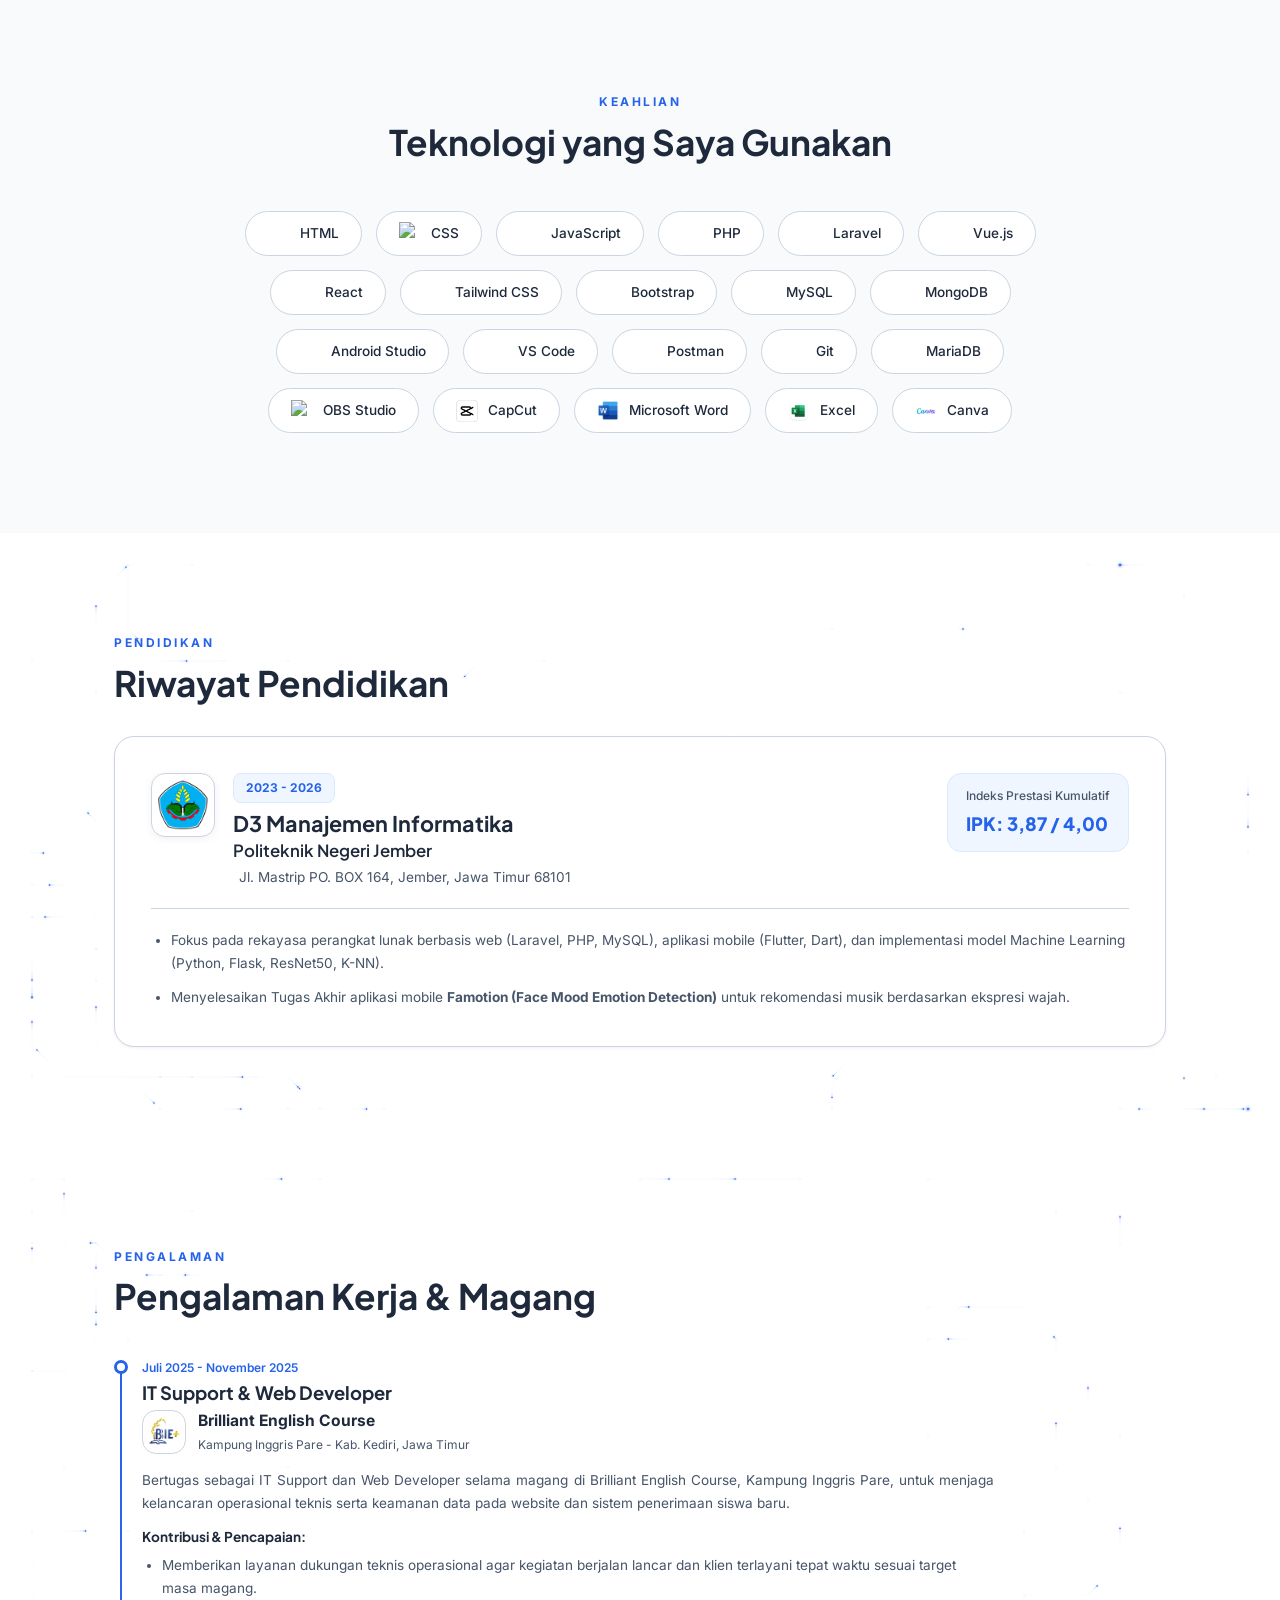
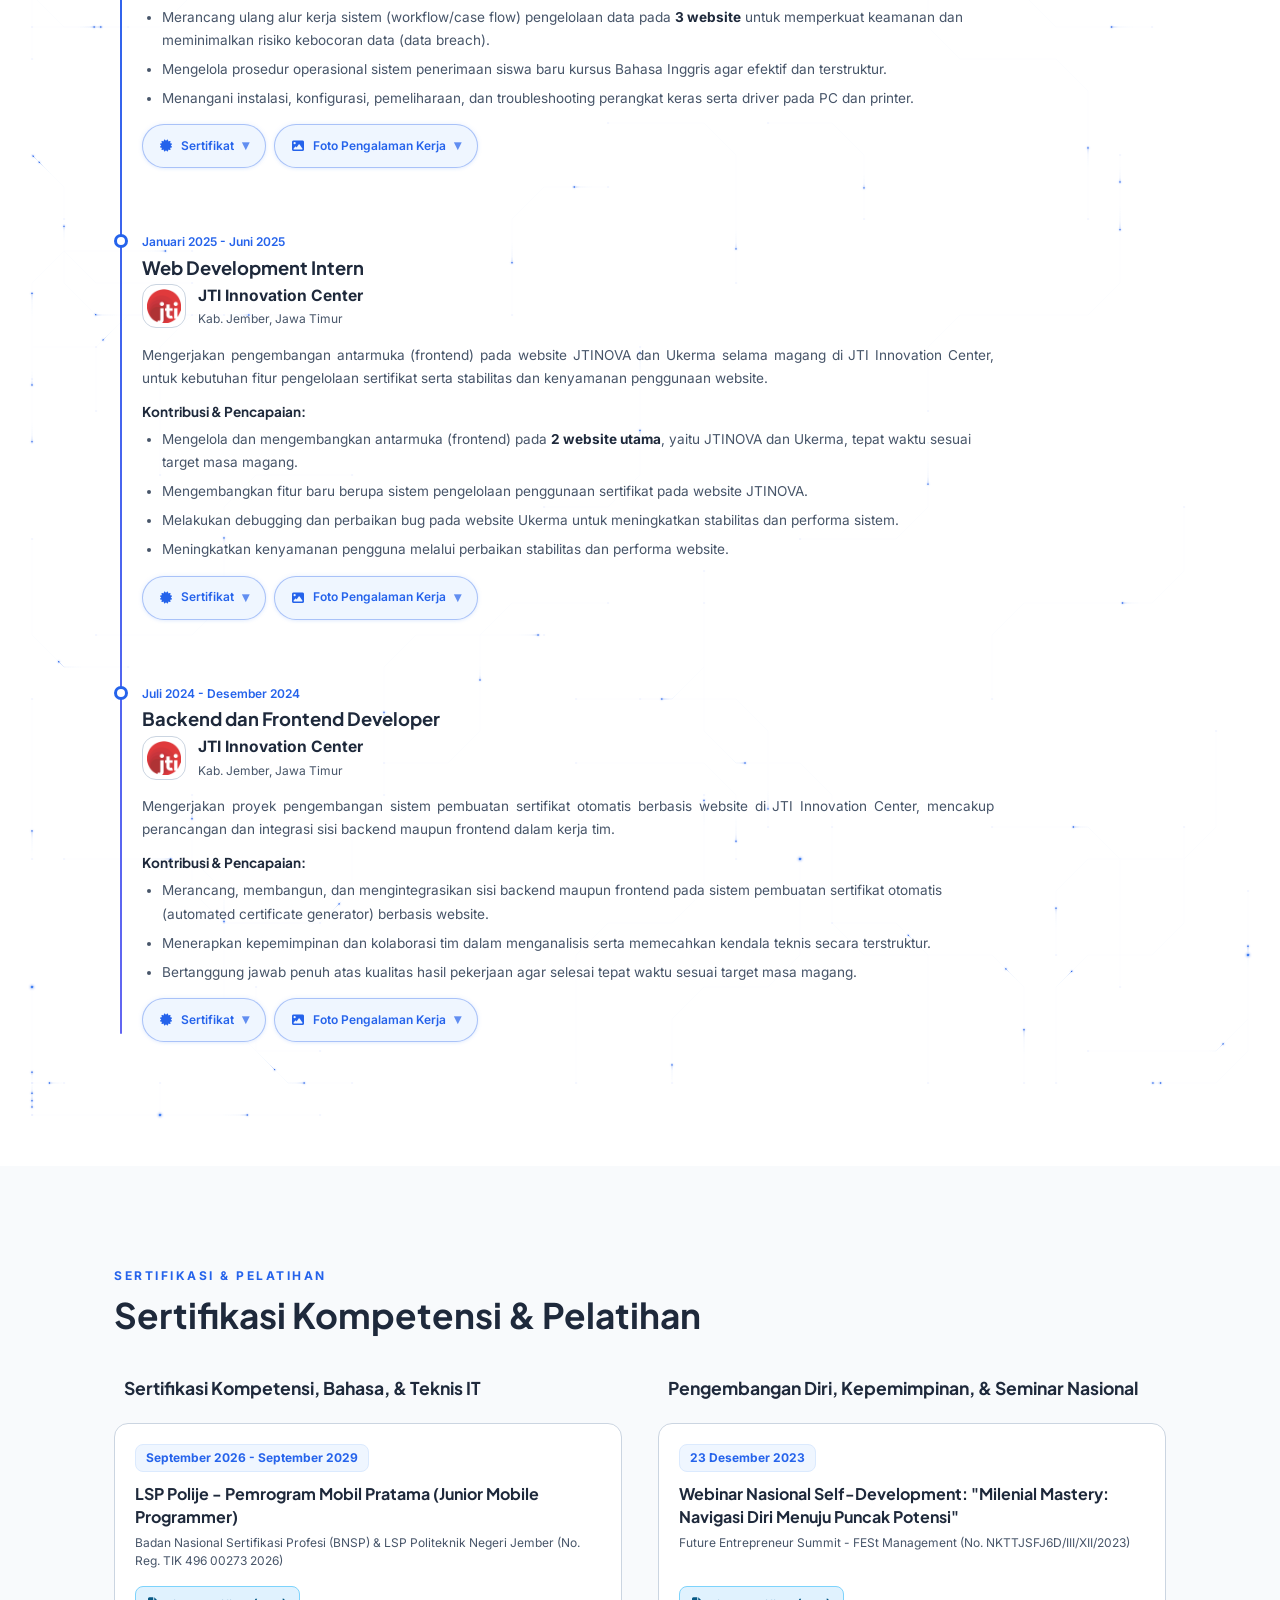
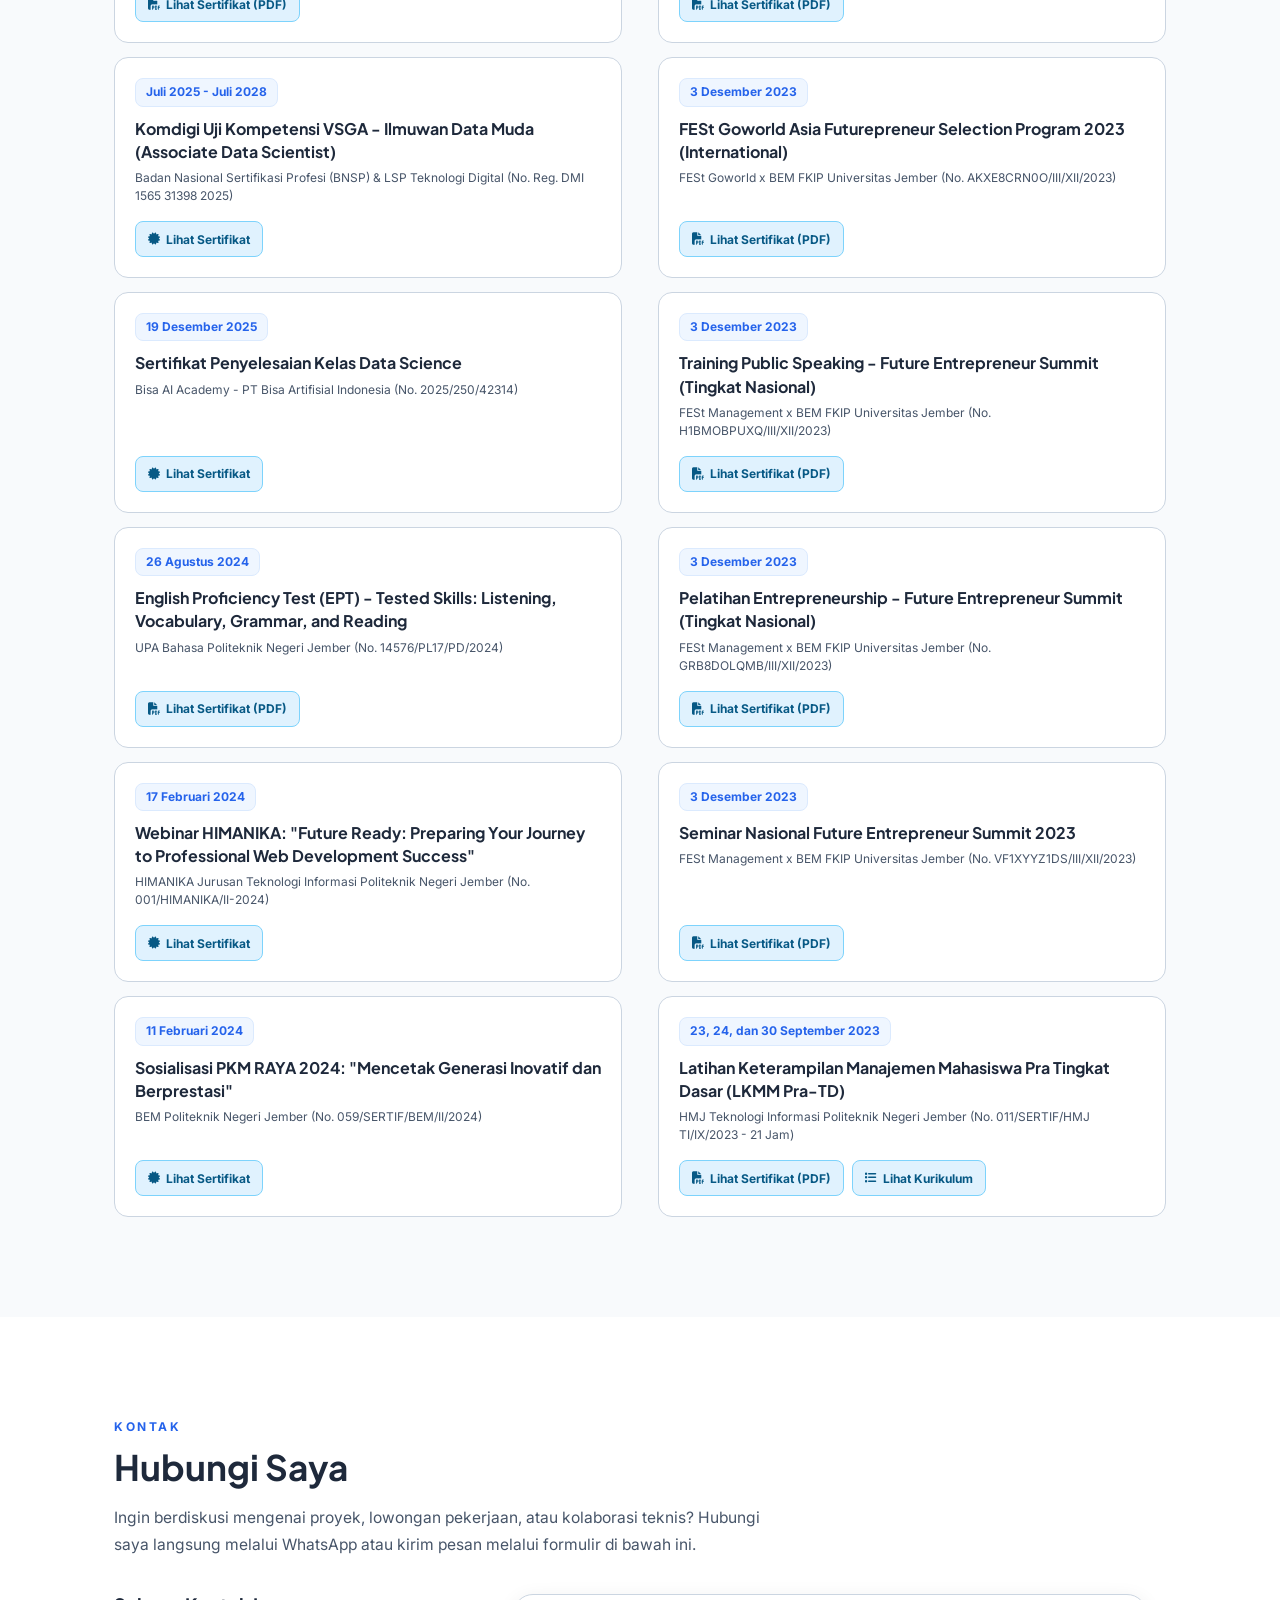
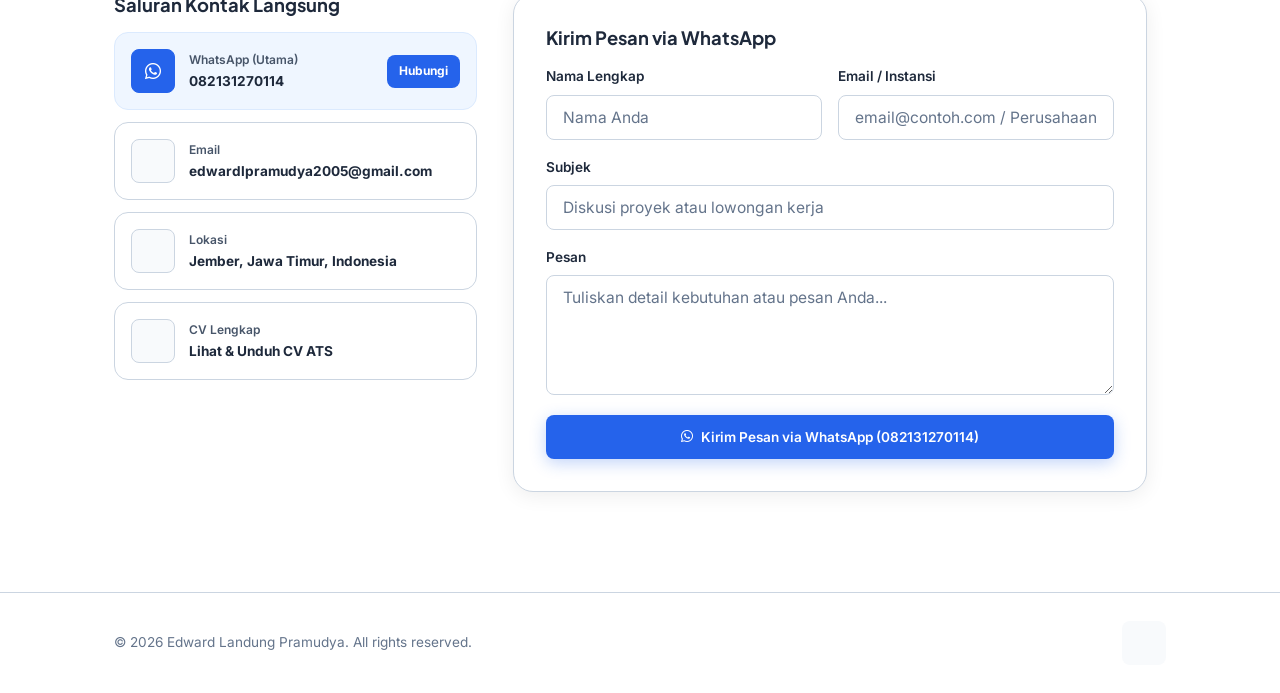
==== commit 90ecaca8: "update" ====
--- a/index.html
+++ b/index.html
@@ -21,7 +21,7 @@
   <!-- Devicon & Font Awesome for tech and documentation icons -->
   <link rel="stylesheet" href="https://cdn.jsdelivr.net/gh/devicons/devicon@latest/devicon.min.css" />
   <link rel="stylesheet" href="https://cdnjs.cloudflare.com/ajax/libs/font-awesome/6.7.2/css/all.min.css" />
-  <link rel="stylesheet" href="style.css?v=20261119" />
+  <link rel="stylesheet" href="style.css?v=20261120" />
 </head>
 
 <body>
@@ -392,8 +392,8 @@
         </div>
 
         <div class="projects__grid">
-          <div class="project-card fade-up" data-category="mobile-design ai-iot" data-project-id="famotion"
-            tabindex="0" role="button" aria-label="Lihat detail proyek Mobile App Famotion">
+          <div class="project-card fade-up" data-category="mobile-design ai-iot" data-project-id="famotion" tabindex="0"
+            role="button" aria-label="Lihat detail proyek Mobile App Famotion">
             <div class="project-card__img">
               <img src="assets/img/project1.png" alt="Aplikasi Famotion" width="600" height="270" loading="lazy" />
             </div>
@@ -444,6 +444,9 @@
                 </span>
               </div>
               <div class="project-card__links">
+                <button type="button" class="project-card__link project-card__link--detail" data-open-modal="famotion">
+                  Lihat Lebih Detail <i data-lucide="arrow-right" width="14" height="14" aria-hidden="true"></i>
+                </button>
                 <a href="https://github.com/Epangssss/Famotion" target="_blank" rel="noopener noreferrer"
                   class="project-card__link">
                   GitHub <i data-lucide="arrow-up-right" width="14" height="14" aria-hidden="true"></i>
@@ -464,8 +467,8 @@
               </div>
               <p class="project-card__desc">
                 Platform utama ekosistem BIEPLUS yang menyatukan beberapa program kursus dalam 1 website dan server
-                terpadu. Karena setiap program dikelola oleh mentor yang berbeda-beda, sistem ini memiliki struktur
-                data program, asrama (camp), dan transaksi yang kompleks pada bagian modul yang saya ikut kerjakan.
+                terpadu. Mengelola struktur data kompleks mencakup program, asrama (camp), dan transaksi, dengan fokus
+                pada modul antarmuka dan alur pengelolaan data yang saya rancang dan kembangkan selama masa magang.
               </p>
               <div class="project-card__tags">
                 <span class="project-card__tag">
@@ -492,6 +495,9 @@
                 </span>
               </div>
               <div class="project-card__links">
+                <button type="button" class="project-card__link project-card__link--detail" data-open-modal="bieplus">
+                  Lihat Lebih Detail <i data-lucide="arrow-right" width="14" height="14" aria-hidden="true"></i>
+                </button>
                 <a href="https://occupancy.bieplus.com/" target="_blank" rel="noopener noreferrer"
                   class="project-card__link">
                   Live Demo <i data-lucide="arrow-up-right" width="14" height="14" aria-hidden="true"></i>
@@ -500,8 +506,8 @@
             </div>
           </div>
 
-          <div class="project-card fade-up" data-category="web training" data-project-id="brilliant-pare"
-            tabindex="0" role="button" aria-label="Lihat detail proyek Brilliant English Pare">
+          <div class="project-card fade-up" data-category="web training" data-project-id="brilliant-pare" tabindex="0"
+            role="button" aria-label="Lihat detail proyek Brilliant English Pare">
             <div class="project-card__img">
               <img src="assets/img/project3.png" alt="Brilliant English Pare" width="600" height="270" loading="lazy" />
             </div>
@@ -540,6 +546,9 @@
                 </span>
               </div>
               <div class="project-card__links">
+                <button type="button" class="project-card__link project-card__link--detail" data-open-modal="brilliant-pare">
+                  Lihat Lebih Detail <i data-lucide="arrow-right" width="14" height="14" aria-hidden="true"></i>
+                </button>
                 <a href="https://brilliantenglishpare.com/" target="_blank" rel="noopener noreferrer"
                   class="project-card__link">
                   Live Demo <i data-lucide="arrow-up-right" width="14" height="14" aria-hidden="true"></i>
@@ -548,8 +557,8 @@
             </div>
           </div>
 
-          <div class="project-card fade-up" data-category="web training" data-project-id="brilliant-jerman"
-            tabindex="0" role="button" aria-label="Lihat detail proyek Brilliant Kampung Inggris Jerman">
+          <div class="project-card fade-up" data-category="web training" data-project-id="brilliant-jerman" tabindex="0"
+            role="button" aria-label="Lihat detail proyek Brilliant Kampung Inggris Jerman">
             <div class="project-card__img">
               <img src="assets/img/project4.png" alt="Bieplus Kampung Inggris Jerman" width="600" height="270"
                 loading="lazy" />
@@ -562,7 +571,7 @@
               <p class="project-card__desc">
                 Modul program pembelajaran Bahasa Jerman (Deutsch Sprache) yang terintegrasi dalam 1 website
                 multi-program BIEPLUS dengan pengelolaan mentor, kelas offline/online, dan struktur data tersendiri.
-                Menampilkan bagian antarmuka serta alur sistem yang saya ikut kerjakan selama magang.
+                Menampilkan modul antarmuka serta alur kerja sistem yang saya rancang dan kembangkan selama masa magang.
               </p>
               <div class="project-card__tags">
                 <span class="project-card__tag">
@@ -589,6 +598,9 @@
                 </span>
               </div>
               <div class="project-card__links">
+                <button type="button" class="project-card__link project-card__link--detail" data-open-modal="brilliant-jerman">
+                  Lihat Lebih Detail <i data-lucide="arrow-right" width="14" height="14" aria-hidden="true"></i>
+                </button>
                 <a href="https://biepluskampunginggris.com/program/bahasa/jerman" target="_blank"
                   rel="noopener noreferrer" class="project-card__link">
                   Live Demo <i data-lucide="arrow-up-right" width="14" height="14" aria-hidden="true"></i>
@@ -597,8 +609,8 @@
             </div>
           </div>
 
-          <div class="project-card fade-up" data-category="web enterprise training" data-project-id="nhc"
-            tabindex="0" role="button" aria-label="Lihat detail proyek Nuswantara Hospitality Center (NHC)">
+          <div class="project-card fade-up" data-category="web enterprise training" data-project-id="nhc" tabindex="0"
+            role="button" aria-label="Lihat detail proyek Nuswantara Hospitality Center (NHC)">
             <div class="project-card__img">
               <img src="assets/img/project5.png" alt="Nuswantara Hospitality Center (NHC)" width="600" height="270"
                 loading="lazy" />
@@ -610,9 +622,8 @@
               </div>
               <p class="project-card__desc">
                 Portal program pelatihan dan karier perhotelan internasional yang terintegrasi dalam 1 website dan server
-                terpadu bersama ekosistem BIEPLUS. Mengelola struktur data yang kompleks karena setiap program memiliki
-                mentor, kurikulum, kuota camp, serta alur pendaftaran berbeda, dengan fokus pada modul yang saya
-                kerjakan selama magang.
+                terpadu bersama ekosistem BIEPLUS. Mengelola struktur data kompleks lintas mentor, kurikulum, dan
+                kuota asrama (camp), dengan fokus pada modul antarmuka serta sistem alur data yang saya rancang dan kembangkan.
               </p>
               <div class="project-card__tags">
                 <span class="project-card__tag">
@@ -639,7 +650,67 @@
                 </span>
               </div>
               <div class="project-card__links">
+                <button type="button" class="project-card__link project-card__link--detail" data-open-modal="nhc">
+                  Lihat Lebih Detail <i data-lucide="arrow-right" width="14" height="14" aria-hidden="true"></i>
+                </button>
                 <a href="https://occupancy.bieplus.com/nhc" target="_blank" rel="noopener noreferrer"
+                  class="project-card__link">
+                  Live Demo <i data-lucide="arrow-up-right" width="14" height="14" aria-hidden="true"></i>
+                </a>
+              </div>
+            </div>
+          </div>
+
+          <div class="project-card fade-up" data-category="web enterprise" data-project-id="cetaksertifikat"
+            tabindex="0" role="button" aria-label="Lihat detail proyek CetakSertifikat Studio Batch Static">
+            <div class="project-card__img">
+              <img src="assets/img/project-cetaksertifikat.jpg" alt="CetakSertifikat Studio Batch Static" width="600"
+                height="270" loading="lazy" />
+            </div>
+            <div class="project-card__body">
+              <div class="project-card__header">
+                <h3 class="project-card__title">CetakSertifikat - Studio Batch Static</h3>
+                <span class="project-card__badge">Project Mandiri</span>
+              </div>
+              <p class="project-card__desc">
+                Aplikasi web mandiri untuk pembuatan dan pencetakan sertifikat otomatis secara massal (batch),
+                dikembangkan sebagai implementasi percontohan pengganti proyek TEFA Sistem Pembuatan Sertifikat
+                Otomatis.
+                Dilengkapi 6 tahap alur terpadu, unggah template kustom, pratinjau kanvas A4 Landscape real-time, dan
+                render instan di sisi klien.
+              </p>
+              <div class="project-card__tags">
+                <span class="project-card__tag">
+                  <img src="https://cdn.simpleicons.org/javascript" width="14" height="14" alt="JavaScript"
+                    loading="lazy" />
+                  JavaScript (ES6+)
+                </span>
+                <span class="project-card__tag">
+                  <img src="https://cdn.simpleicons.org/html5" width="14" height="14" alt="HTML5" loading="lazy" />
+                  HTML5
+                </span>
+                <span class="project-card__tag">
+                  <img src="https://cdn.simpleicons.org/css" width="14" height="14" alt="CSS3" loading="lazy" />
+                  CSS3
+                </span>
+                <span class="project-card__tag">
+                  <i data-lucide="layout" width="14" height="14" aria-hidden="true"></i>
+                  Canvas API
+                </span>
+                <span class="project-card__tag">
+                  <img src="https://cdn.simpleicons.org/wasmer" width="14" height="14" alt="Wasmer" loading="lazy" />
+                  Wasmer Edge
+                </span>
+              </div>
+              <div class="project-card__links">
+                <button type="button" class="project-card__link project-card__link--detail" data-open-modal="cetaksertifikat">
+                  Lihat Lebih Detail <i data-lucide="arrow-right" width="14" height="14" aria-hidden="true"></i>
+                </button>
+                <a href="https://github.com/Epangssss/Sertifikat-Generator-Studio-Batch-Static" target="_blank"
+                  rel="noopener noreferrer" class="project-card__link">
+                  GitHub <i data-lucide="arrow-up-right" width="14" height="14" aria-hidden="true"></i>
+                </a>
+                <a href="https://csertikat-studio-bs.wasmer.app/" target="_blank" rel="noopener noreferrer"
                   class="project-card__link">
                   Live Demo <i data-lucide="arrow-up-right" width="14" height="14" aria-hidden="true"></i>
                 </a>
@@ -1208,9 +1279,11 @@
               <article class="cert-card">
                 <span class="cert-card__date">September 2026 - September 2029</span>
                 <h4 class="cert-card__title">LSP Polije - Pemrogram Mobil Pratama (Junior Mobile Programmer)</h4>
-                <p class="cert-card__issuer">Badan Nasional Sertifikasi Profesi (BNSP) &amp; LSP Politeknik Negeri Jember (No. Reg. TIK 496 00273 2026)</p>
+                <p class="cert-card__issuer">Badan Nasional Sertifikasi Profesi (BNSP) &amp; LSP Politeknik Negeri
+                  Jember (No. Reg. TIK 496 00273 2026)</p>
                 <div class="cert-card__actions">
-                  <button type="button" class="cert-card__btn" onclick="openGalleryPopup('Sertifikat Kompetensi BNSP - Junior Mobile Programmer (2026)', ['assets/sertifikat/Sertifikat - BNSP - 2026.pdf'], 0)">
+                  <button type="button" class="cert-card__btn"
+                    onclick="openGalleryPopup('Sertifikat Kompetensi BNSP - Junior Mobile Programmer (2026)', ['assets/sertifikat/Sertifikat - BNSP - 2026.pdf'], 0)">
                     <i class="fa-solid fa-file-pdf" aria-hidden="true"></i> Lihat Sertifikat (PDF)
                   </button>
                 </div>
@@ -1218,10 +1291,13 @@
 
               <article class="cert-card">
                 <span class="cert-card__date">Juli 2025 - Juli 2028</span>
-                <h4 class="cert-card__title">Komdigi Uji Kompetensi VSGA - Ilmuwan Data Muda (Associate Data Scientist)</h4>
-                <p class="cert-card__issuer">Badan Nasional Sertifikasi Profesi (BNSP) &amp; LSP Teknologi Digital (No. Reg. DMI 1565 31398 2025)</p>
+                <h4 class="cert-card__title">Komdigi Uji Kompetensi VSGA - Ilmuwan Data Muda (Associate Data Scientist)
+                </h4>
+                <p class="cert-card__issuer">Badan Nasional Sertifikasi Profesi (BNSP) &amp; LSP Teknologi Digital (No.
+                  Reg. DMI 1565 31398 2025)</p>
                 <div class="cert-card__actions">
-                  <button type="button" class="cert-card__btn" onclick="openGalleryPopup('Sertifikat Kompetensi BNSP - Associate Data Scientist (2025)', ['assets/sertifikat/sertifikat Bnsp - 2025.png'], 0)">
+                  <button type="button" class="cert-card__btn"
+                    onclick="openGalleryPopup('Sertifikat Kompetensi BNSP - Associate Data Scientist (2025)', ['assets/sertifikat/sertifikat Bnsp - 2025.png'], 0)">
                     <i class="fa-solid fa-certificate" aria-hidden="true"></i> Lihat Sertifikat
                   </button>
                 </div>
@@ -1232,7 +1308,8 @@
                 <h4 class="cert-card__title">Sertifikat Penyelesaian Kelas Data Science</h4>
                 <p class="cert-card__issuer">Bisa AI Academy - PT Bisa Artifisial Indonesia (No. 2025/250/42314)</p>
                 <div class="cert-card__actions">
-                  <button type="button" class="cert-card__btn" onclick="openGalleryPopup('Sertifikat Penyelesaian Data Science - Bisa AI Academy', ['assets/sertifikat/bisa.ai.png'], 0)">
+                  <button type="button" class="cert-card__btn"
+                    onclick="openGalleryPopup('Sertifikat Penyelesaian Data Science - Bisa AI Academy', ['assets/sertifikat/bisa.ai.png'], 0)">
                     <i class="fa-solid fa-certificate" aria-hidden="true"></i> Lihat Sertifikat
                   </button>
                 </div>
@@ -1240,10 +1317,12 @@
 
               <article class="cert-card">
                 <span class="cert-card__date">26 Agustus 2024</span>
-                <h4 class="cert-card__title">English Proficiency Test (EPT) - Tested Skills: Listening, Vocabulary, Grammar, and Reading</h4>
+                <h4 class="cert-card__title">English Proficiency Test (EPT) - Tested Skills: Listening, Vocabulary,
+                  Grammar, and Reading</h4>
                 <p class="cert-card__issuer">UPA Bahasa Politeknik Negeri Jember (No. 14576/PL17/PD/2024)</p>
                 <div class="cert-card__actions">
-                  <button type="button" class="cert-card__btn" onclick="openGalleryPopup('Certificate English Proficiency Test (EPT) - Polije', ['assets/sertifikat/Sertifikat . EPT.pdf'], 0)">
+                  <button type="button" class="cert-card__btn"
+                    onclick="openGalleryPopup('Certificate English Proficiency Test (EPT) - Polije', ['assets/sertifikat/Sertifikat . EPT.pdf'], 0)">
                     <i class="fa-solid fa-file-pdf" aria-hidden="true"></i> Lihat Sertifikat (PDF)
                   </button>
                 </div>
@@ -1251,10 +1330,13 @@
 
               <article class="cert-card">
                 <span class="cert-card__date">17 Februari 2024</span>
-                <h4 class="cert-card__title">Webinar HIMANIKA: &quot;Future Ready: Preparing Your Journey to Professional Web Development Success&quot;</h4>
-                <p class="cert-card__issuer">HIMANIKA Jurusan Teknologi Informasi Politeknik Negeri Jember (No. 001/HIMANIKA/II-2024)</p>
+                <h4 class="cert-card__title">Webinar HIMANIKA: &quot;Future Ready: Preparing Your Journey to
+                  Professional Web Development Success&quot;</h4>
+                <p class="cert-card__issuer">HIMANIKA Jurusan Teknologi Informasi Politeknik Negeri Jember (No.
+                  001/HIMANIKA/II-2024)</p>
                 <div class="cert-card__actions">
-                  <button type="button" class="cert-card__btn" onclick="openGalleryPopup('Sertifikat Webinar Web Development - HIMANIKA Polije', ['assets/sertifikat/Edward Landung Pramudya.png'], 0)">
+                  <button type="button" class="cert-card__btn"
+                    onclick="openGalleryPopup('Sertifikat Webinar Web Development - HIMANIKA Polije', ['assets/sertifikat/Edward Landung Pramudya.png'], 0)">
                     <i class="fa-solid fa-certificate" aria-hidden="true"></i> Lihat Sertifikat
                   </button>
                 </div>
@@ -1262,10 +1344,12 @@
 
               <article class="cert-card">
                 <span class="cert-card__date">11 Februari 2024</span>
-                <h4 class="cert-card__title">Sosialisasi PKM RAYA 2024: &quot;Mencetak Generasi Inovatif dan Berprestasi&quot;</h4>
+                <h4 class="cert-card__title">Sosialisasi PKM RAYA 2024: &quot;Mencetak Generasi Inovatif dan
+                  Berprestasi&quot;</h4>
                 <p class="cert-card__issuer">BEM Politeknik Negeri Jember (No. 059/SERTIF/BEM/II/2024)</p>
                 <div class="cert-card__actions">
-                  <button type="button" class="cert-card__btn" onclick="openGalleryPopup('Sertifikat Sosialisasi PKM RAYA 2024 - BEM Polije', ['assets/sertifikat/Edward Landung P..png'], 0)">
+                  <button type="button" class="cert-card__btn"
+                    onclick="openGalleryPopup('Sertifikat Sosialisasi PKM RAYA 2024 - BEM Polije', ['assets/sertifikat/Edward Landung P..png'], 0)">
                     <i class="fa-solid fa-certificate" aria-hidden="true"></i> Lihat Sertifikat
                   </button>
                 </div>
@@ -1283,10 +1367,13 @@
             <div class="cert-list">
               <article class="cert-card">
                 <span class="cert-card__date">23 Desember 2023</span>
-                <h4 class="cert-card__title">Webinar Nasional Self-Development: &quot;Milenial Mastery: Navigasi Diri Menuju Puncak Potensi&quot;</h4>
-                <p class="cert-card__issuer">Future Entrepreneur Summit - FESt Management (No. NKTTJSFJ6D/III/XII/2023)</p>
+                <h4 class="cert-card__title">Webinar Nasional Self-Development: &quot;Milenial Mastery: Navigasi Diri
+                  Menuju Puncak Potensi&quot;</h4>
+                <p class="cert-card__issuer">Future Entrepreneur Summit - FESt Management (No. NKTTJSFJ6D/III/XII/2023)
+                </p>
                 <div class="cert-card__actions">
-                  <button type="button" class="cert-card__btn" onclick="openGalleryPopup('Sertifikat Webinar Self-Development - Future Entrepreneur Summit', ['assets/sertifikat/Certificate PDF EDWARD LANDUNG PRAMUDYA (1).pdf'], 0)">
+                  <button type="button" class="cert-card__btn"
+                    onclick="openGalleryPopup('Sertifikat Webinar Self-Development - Future Entrepreneur Summit', ['assets/sertifikat/Certificate PDF EDWARD LANDUNG PRAMUDYA (1).pdf'], 0)">
                     <i class="fa-solid fa-file-pdf" aria-hidden="true"></i> Lihat Sertifikat (PDF)
                   </button>
                 </div>
@@ -1295,9 +1382,11 @@
               <article class="cert-card">
                 <span class="cert-card__date">3 Desember 2023</span>
                 <h4 class="cert-card__title">FESt Goworld Asia Futurepreneur Selection Program 2023 (International)</h4>
-                <p class="cert-card__issuer">FESt Goworld x BEM FKIP Universitas Jember (No. AKXE8CRN0O/III/XII/2023)</p>
+                <p class="cert-card__issuer">FESt Goworld x BEM FKIP Universitas Jember (No. AKXE8CRN0O/III/XII/2023)
+                </p>
                 <div class="cert-card__actions">
-                  <button type="button" class="cert-card__btn" onclick="openGalleryPopup('Certificate FESt Goworld Asia Futurepreneur Selection Program 2023', ['assets/sertifikat/unej1.pdf', 'assets/sertifikat/unej6.pdf'], 0)">
+                  <button type="button" class="cert-card__btn"
+                    onclick="openGalleryPopup('Certificate FESt Goworld Asia Futurepreneur Selection Program 2023', ['assets/sertifikat/unej1.pdf', 'assets/sertifikat/unej6.pdf#page=4'], 0)">
                     <i class="fa-solid fa-file-pdf" aria-hidden="true"></i> Lihat Sertifikat (PDF)
                   </button>
                 </div>
@@ -1305,10 +1394,13 @@
 
               <article class="cert-card">
                 <span class="cert-card__date">3 Desember 2023</span>
-                <h4 class="cert-card__title">Training Public Speaking - Future Entrepreneur Summit (Tingkat Nasional)</h4>
-                <p class="cert-card__issuer">FESt Management x BEM FKIP Universitas Jember (No. H1BMOBPUXQ/III/XII/2023)</p>
+                <h4 class="cert-card__title">Training Public Speaking - Future Entrepreneur Summit (Tingkat Nasional)
+                </h4>
+                <p class="cert-card__issuer">FESt Management x BEM FKIP Universitas Jember (No. H1BMOBPUXQ/III/XII/2023)
+                </p>
                 <div class="cert-card__actions">
-                  <button type="button" class="cert-card__btn" onclick="openGalleryPopup('Sertifikat Training Public Speaking - FESt x BEM FKIP UNEJ', ['assets/sertifikat/unej3- public speaking.pdf', 'assets/sertifikat/unej6.pdf'], 0)">
+                  <button type="button" class="cert-card__btn"
+                    onclick="openGalleryPopup('Sertifikat Training Public Speaking - FESt x BEM FKIP UNEJ', ['assets/sertifikat/unej3- public speaking.pdf', 'assets/sertifikat/unej6.pdf#page=2'], 0)">
                     <i class="fa-solid fa-file-pdf" aria-hidden="true"></i> Lihat Sertifikat (PDF)
                   </button>
                 </div>
@@ -1316,10 +1408,13 @@
 
               <article class="cert-card">
                 <span class="cert-card__date">3 Desember 2023</span>
-                <h4 class="cert-card__title">Pelatihan Entrepreneurship - Future Entrepreneur Summit (Tingkat Nasional)</h4>
-                <p class="cert-card__issuer">FESt Management x BEM FKIP Universitas Jember (No. GRB8DOLQMB/III/XII/2023)</p>
+                <h4 class="cert-card__title">Pelatihan Entrepreneurship - Future Entrepreneur Summit (Tingkat Nasional)
+                </h4>
+                <p class="cert-card__issuer">FESt Management x BEM FKIP Universitas Jember (No. GRB8DOLQMB/III/XII/2023)
+                </p>
                 <div class="cert-card__actions">
-                  <button type="button" class="cert-card__btn" onclick="openGalleryPopup('Sertifikat Pelatihan Entrepreneurship - FESt x BEM FKIP UNEJ', ['assets/sertifikat/unej.pdf', 'assets/sertifikat/unej2.pdf', 'assets/sertifikat/unej6.pdf'], 0)">
+                  <button type="button" class="cert-card__btn"
+                    onclick="openGalleryPopup('Sertifikat Pelatihan Entrepreneurship - FESt x BEM FKIP UNEJ', ['assets/sertifikat/unej.pdf', 'assets/sertifikat/unej2.pdf', 'assets/sertifikat/unej6.pdf#page=3'], 0)">
                     <i class="fa-solid fa-file-pdf" aria-hidden="true"></i> Lihat Sertifikat (PDF)
                   </button>
                 </div>
@@ -1328,9 +1423,11 @@
               <article class="cert-card">
                 <span class="cert-card__date">3 Desember 2023</span>
                 <h4 class="cert-card__title">Seminar Nasional Future Entrepreneur Summit 2023</h4>
-                <p class="cert-card__issuer">FESt Management x BEM FKIP Universitas Jember (No. VF1XYYZ1DS/III/XII/2023)</p>
+                <p class="cert-card__issuer">FESt Management x BEM FKIP Universitas Jember (No. VF1XYYZ1DS/III/XII/2023)
+                </p>
                 <div class="cert-card__actions">
-                  <button type="button" class="cert-card__btn" onclick="openGalleryPopup('Sertifikat Seminar Nasional Future Entrepreneur Summit 2023', ['assets/sertifikat/unej4.pdf', 'assets/sertifikat/unej6.pdf'], 0)">
+                  <button type="button" class="cert-card__btn"
+                    onclick="openGalleryPopup('Sertifikat Seminar Nasional Future Entrepreneur Summit 2023', ['assets/sertifikat/unej4.pdf', 'assets/sertifikat/unej6.pdf#page=1'], 0)">
                     <i class="fa-solid fa-file-pdf" aria-hidden="true"></i> Lihat Sertifikat (PDF)
                   </button>
                 </div>
@@ -1338,28 +1435,23 @@
 
               <article class="cert-card">
                 <span class="cert-card__date">23, 24, dan 30 September 2023</span>
-                <h4 class="cert-card__title">Latihan Keterampilan Manajemen Mahasiswa Pra Tingkat Dasar (LKMM Pra-TD)</h4>
-                <p class="cert-card__issuer">HMJ Teknologi Informasi Politeknik Negeri Jember (No. 011/SERTIF/HMJ TI/IX/2023 - 21 Jam)</p>
+                <h4 class="cert-card__title">Latihan Keterampilan Manajemen Mahasiswa Pra Tingkat Dasar (LKMM Pra-TD)
+                </h4>
+                <p class="cert-card__issuer">HMJ Teknologi Informasi Politeknik Negeri Jember (No. 011/SERTIF/HMJ
+                  TI/IX/2023 - 21 Jam)</p>
                 <div class="cert-card__actions">
-                  <button type="button" class="cert-card__btn" onclick="openGalleryPopup('Sertifikat LKMM Pra-TD HMJ TI Polije (Lengkap)', ['assets/sertifikat/LKMM - Serifikat.pdf', 'assets/sertifikat/HMJ-LKMM.pdf', 'assets/sertifikat/HMJ2.pdf'], 0)">
+                  <button type="button" class="cert-card__btn"
+                    onclick="openGalleryPopup('Sertifikat LKMM Pra-TD HMJ TI Polije (Lengkap)', ['assets/sertifikat/LKMM - Serifikat.pdf', 'assets/sertifikat/HMJ-LKMM.pdf', 'assets/sertifikat/HMJ2.pdf'], 0)">
                     <i class="fa-solid fa-file-pdf" aria-hidden="true"></i> Lihat Sertifikat (PDF)
                   </button>
-                  <button type="button" class="cert-card__btn" onclick="openGalleryPopup('Kurikulum LKMM Pra-TD HMJ TI Polije (21 Jam)', ['assets/sertifikat/LKMM - Serifikat.pdf', 'assets/sertifikat/HMJ-LKMM.pdf', 'assets/sertifikat/HMJ2.pdf'], 2)">
+                  <button type="button" class="cert-card__btn"
+                    onclick="openGalleryPopup('Kurikulum LKMM Pra-TD HMJ TI Polije (21 Jam)', ['assets/sertifikat/LKMM - Serifikat.pdf#page=2', 'assets/sertifikat/HMJ-LKMM.pdf', 'assets/sertifikat/HMJ2.pdf'], 2)">
                     <i class="fa-solid fa-list" aria-hidden="true"></i> Lihat Kurikulum
                   </button>
                 </div>
               </article>
 
-              <article class="cert-card">
-                <span class="cert-card__date">16 - 17 September 2023</span>
-                <h4 class="cert-card__title">Re-Orientasi Mahasiswa Baru JTI (ROTASI): &quot;Membangun Karakter Unggul Pada Era Digital&quot;</h4>
-                <p class="cert-card__issuer">HMJ Teknologi Informasi Politeknik Negeri Jember (No. 009/SERTIF/HMJ TI/VII/2023)</p>
-                <div class="cert-card__actions">
-                  <button type="button" class="cert-card__btn" onclick="openGalleryPopup('Sertifikat ROTASI Mahasiswa Baru JTI Polije 2023', ['assets/sertifikat/HMJ3.pdf'], 0)">
-                    <i class="fa-solid fa-file-pdf" aria-hidden="true"></i> Lihat Sertifikat (PDF)
-                  </button>
-                </div>
-              </article>
+
             </div>
           </div>
         </div>
@@ -1510,7 +1602,8 @@
       </div>
       <div class="gallery-popup__footer">
         <span class="gallery-popup__counter" id="galleryCounter">1 / 1</span>
-        <a href="#" target="_blank" rel="noopener noreferrer" class="gallery-popup__open-link" id="galleryPopupOpenLink">
+        <a href="#" target="_blank" rel="noopener noreferrer" class="gallery-popup__open-link"
+          id="galleryPopupOpenLink">
           Buka Berkas Asli <i class="fa-solid fa-arrow-up-right-from-square" aria-hidden="true"></i>
         </a>
       </div>
@@ -1518,8 +1611,8 @@
   </div>
 
   <!-- Project Detail Popup Modal -->
-  <div class="project-modal" id="projectDetailModal" role="dialog" aria-modal="true"
-    aria-labelledby="projectModalTitle" hidden>
+  <div class="project-modal" id="projectDetailModal" role="dialog" aria-modal="true" aria-labelledby="projectModalTitle"
+    hidden>
     <div class="project-modal__backdrop" data-close-project-modal></div>
     <div class="project-modal__container">
       <div class="project-modal__header">
@@ -1546,8 +1639,8 @@
           <div class="project-modal__doc-card">
             <button type="button" class="project-modal__doc-img-btn" id="projectModalZoomBtn"
               aria-label="Perbesar gambar dokumentasi proyek">
-              <img id="projectModalImg" src="assets/img/project1.png" alt="Dokumentasi proyek" width="800"
-                height="380" loading="lazy" />
+              <img id="projectModalImg" src="assets/img/project1.png" alt="Dokumentasi proyek" width="800" height="380"
+                loading="lazy" />
               <span class="project-modal__doc-zoom-hint">
                 <i class="fa-solid fa-magnifying-glass-plus" aria-hidden="true"></i> Klik untuk perbesar gambar
               </span>
@@ -1581,6 +1674,12 @@
         <a href="#" target="_blank" rel="noopener noreferrer" class="btn btn--primary project-modal__ext-link"
           id="projectModalExtLink">
           <span id="projectModalExtLabel">Lihat Proyek</span>
+          <i data-lucide="arrow-up-right" width="16" height="16" aria-hidden="true"></i>
+        </a>
+        <a href="#" target="_blank" rel="noopener noreferrer" class="btn btn--outline project-modal__sec-link"
+          id="projectModalSecLink" hidden>
+          <i class="fa-brands fa-github" aria-hidden="true"></i>
+          <span id="projectModalSecLabel">GitHub</span>
           <i data-lucide="arrow-up-right" width="16" height="16" aria-hidden="true"></i>
         </a>
         <button type="button" class="btn btn--outline project-modal__close-btn" data-close-project-modal>
@@ -1590,7 +1689,7 @@
     </div>
   </div>
 
-  <script src="script.js"></script>
+  <script src="script.js?v=20261120"></script>
 </body>
 
 </html>
--- a/style.css
+++ b/style.css
@@ -1773,7 +1773,7 @@
 .gallery-popup__container {
   position: relative;
   z-index: 1;
-  width: min(900px, 94vw);
+  width: min(980px, 94vw);
   max-height: 92vh;
   display: flex;
   flex-direction: column;
@@ -1851,13 +1851,13 @@
   align-items: center;
   justify-content: center;
   min-height: 0;
-  max-height: 70vh;
+  max-height: 75vh;
   overflow: hidden;
 }
 
 .gallery-popup__img-wrapper img {
   max-width: 100%;
-  max-height: 65vh;
+  max-height: 70vh;
   object-fit: contain;
   border-radius: var(--radius-sm);
   user-select: none;
@@ -1871,7 +1871,7 @@
 
 .gallery-popup__pdf {
   width: 100%;
-  height: 65vh;
+  height: min(72vh, 640px);
   border: none;
   border-radius: var(--radius-sm);
   background: #ffffff;
@@ -2388,9 +2388,11 @@
 .project-card__links {
   display: flex;
   align-items: center;
-  justify-content: flex-end;
+  justify-content: space-between;
+  flex-wrap: wrap;
+  gap: 12px;
   margin-top: auto;
-  padding-top: 8px;
+  padding-top: 12px;
 }
 
 .project-card__link {
@@ -2402,7 +2404,13 @@
   display: inline-flex;
   align-items: center;
   gap: 6px;
-  transition: gap var(--transition);
+  background: transparent;
+  border: none;
+  padding: 0;
+  font-family: inherit;
+  cursor: pointer;
+  text-decoration: none;
+  transition: gap var(--transition), color var(--transition);
 }
 
 [data-theme="dark"] .project-card__link {
@@ -2411,6 +2419,28 @@
 
 .project-card__link:hover {
   gap: 10px;
+  color: var(--clr-primary);
+}
+
+[data-theme="dark"] .project-card__link:hover {
+  color: #bfdbfe;
+}
+
+.project-card__link--detail {
+  color: var(--clr-primary);
+  margin-right: auto;
+}
+
+[data-theme="dark"] .project-card__link--detail {
+  color: #60a5fa;
+}
+
+.project-card__link--detail:hover {
+  color: var(--clr-primary-dark);
+}
+
+[data-theme="dark"] .project-card__link--detail:hover {
+  color: #93c5fd;
 }
 
 /* =============================================
@@ -2426,13 +2456,19 @@
   grid-template-columns: 1fr 1fr;
   gap: 36px;
   margin-top: 36px;
-  align-items: start;
+  align-items: stretch;
+}
+
+.cert-group {
+  display: flex;
+  flex-direction: column;
 }
 
 .cert-group__title {
   display: flex;
   align-items: center;
   gap: 10px;
+  min-height: 32px;
   font-size: 1.1rem;
   color: var(--clr-text);
   margin-bottom: 18px;
@@ -2450,12 +2486,16 @@
 }
 
 .cert-list {
+  flex: 1;
+  display: grid;
+  grid-template-rows: repeat(6, 1fr);
+  gap: 14px;
+}
+
+.cert-card {
   display: flex;
   flex-direction: column;
-  gap: 14px;
-}
-
-.cert-card {
+  height: 100%;
   background: var(--clr-surface);
   border: 1px solid var(--clr-border);
   border-radius: var(--radius-md);
@@ -2475,6 +2515,8 @@
 
 .cert-card__date {
   display: inline-block;
+  align-self: flex-start;
+  width: fit-content;
   font-size: var(--fs-xs);
   font-weight: 700;
   color: var(--clr-primary-dark);
@@ -2509,7 +2551,8 @@
   display: flex;
   flex-wrap: wrap;
   gap: 8px;
-  margin-top: 10px;
+  margin-top: auto;
+  padding-top: 4px;
 }
 
 .cert-card__btn {
@@ -3013,6 +3056,10 @@
     gap: 36px;
   }
 
+  .cert-list {
+    grid-template-rows: none;
+  }
+
   .portfolio-search {
     width: 100%;
     max-width: 420px;
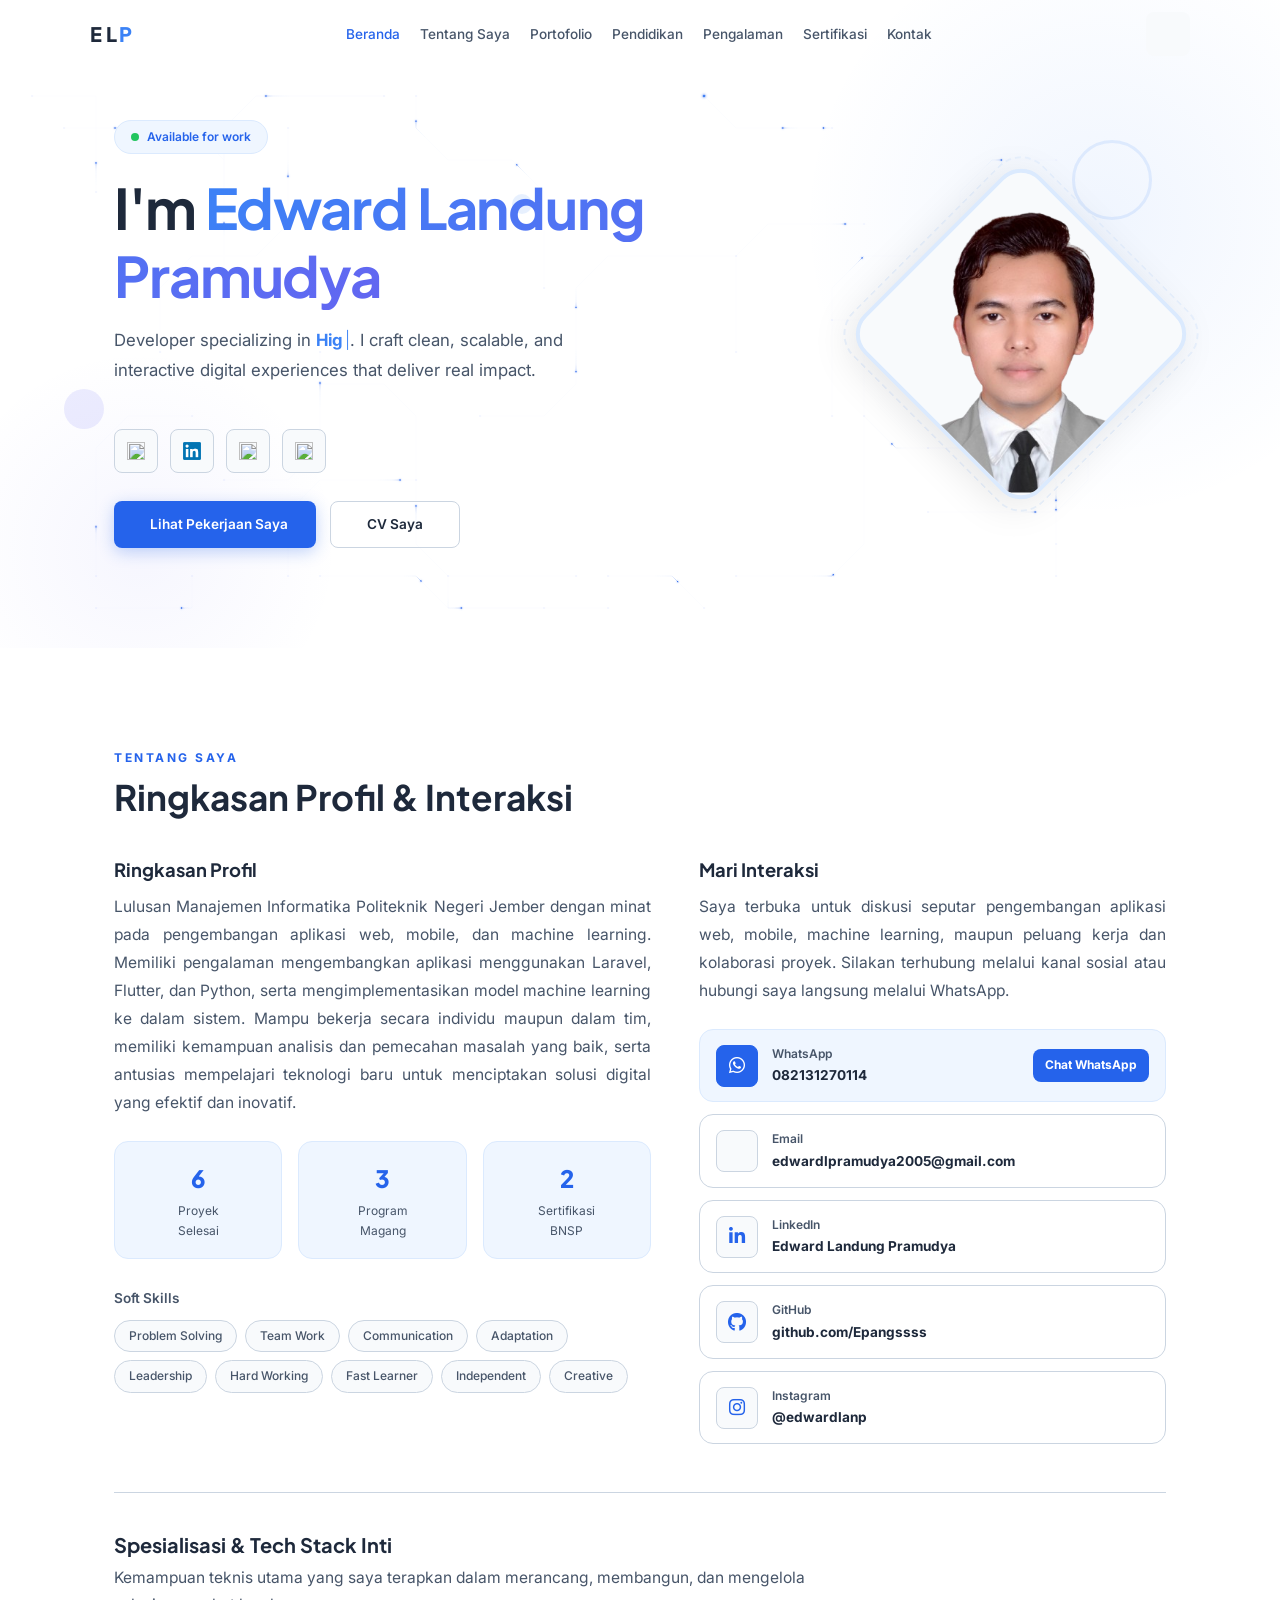
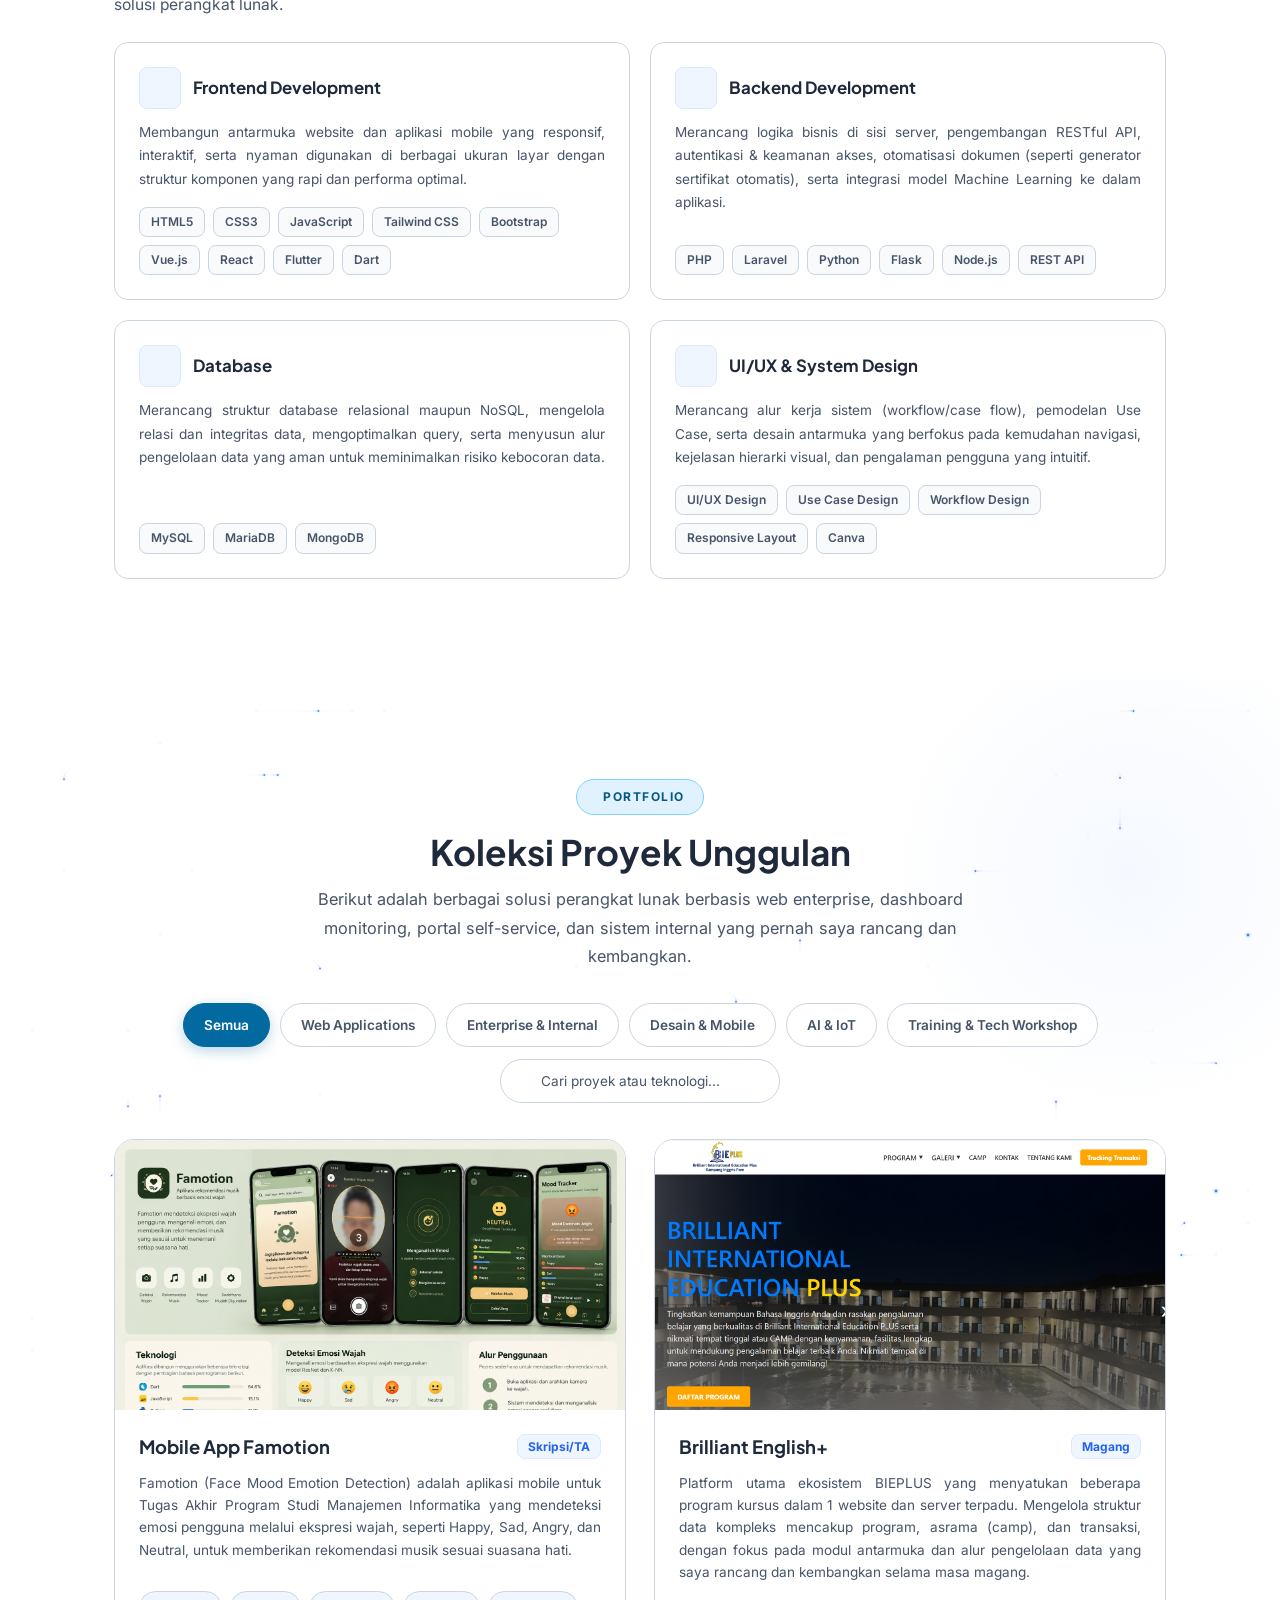
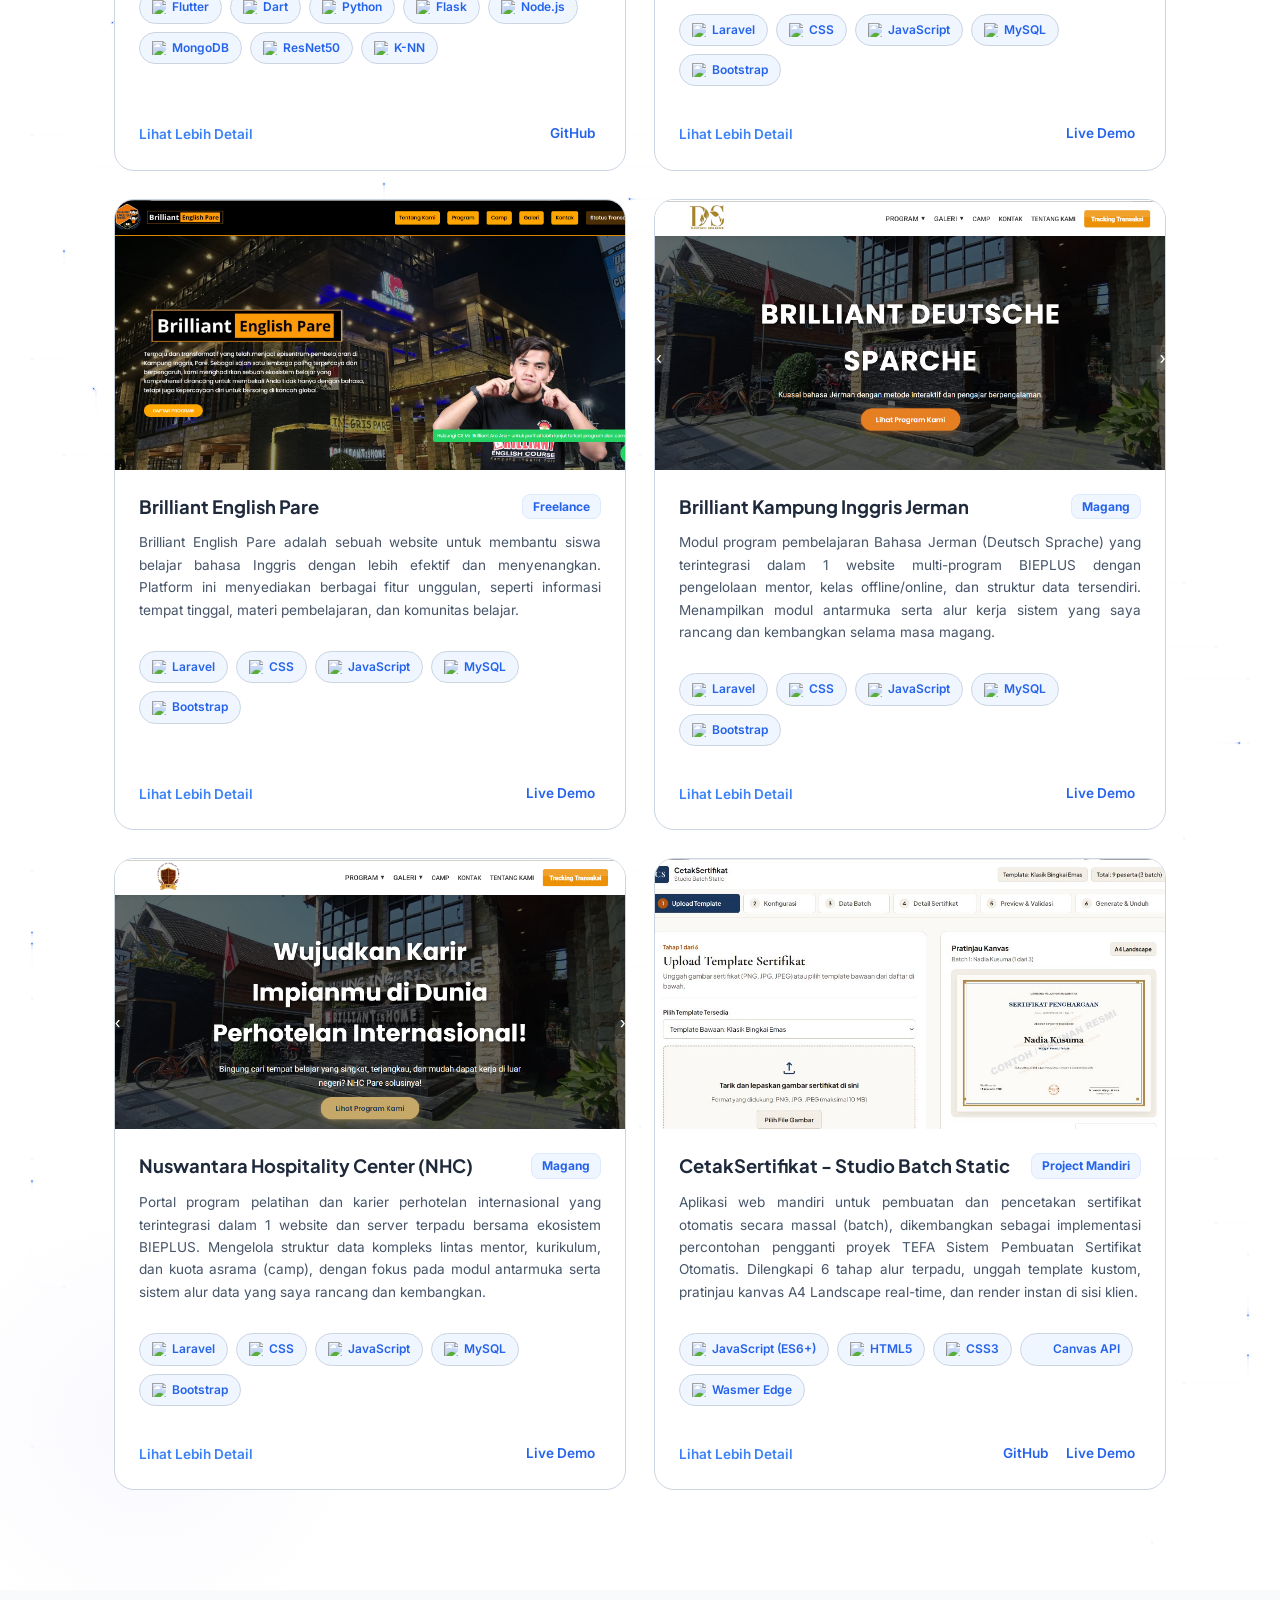
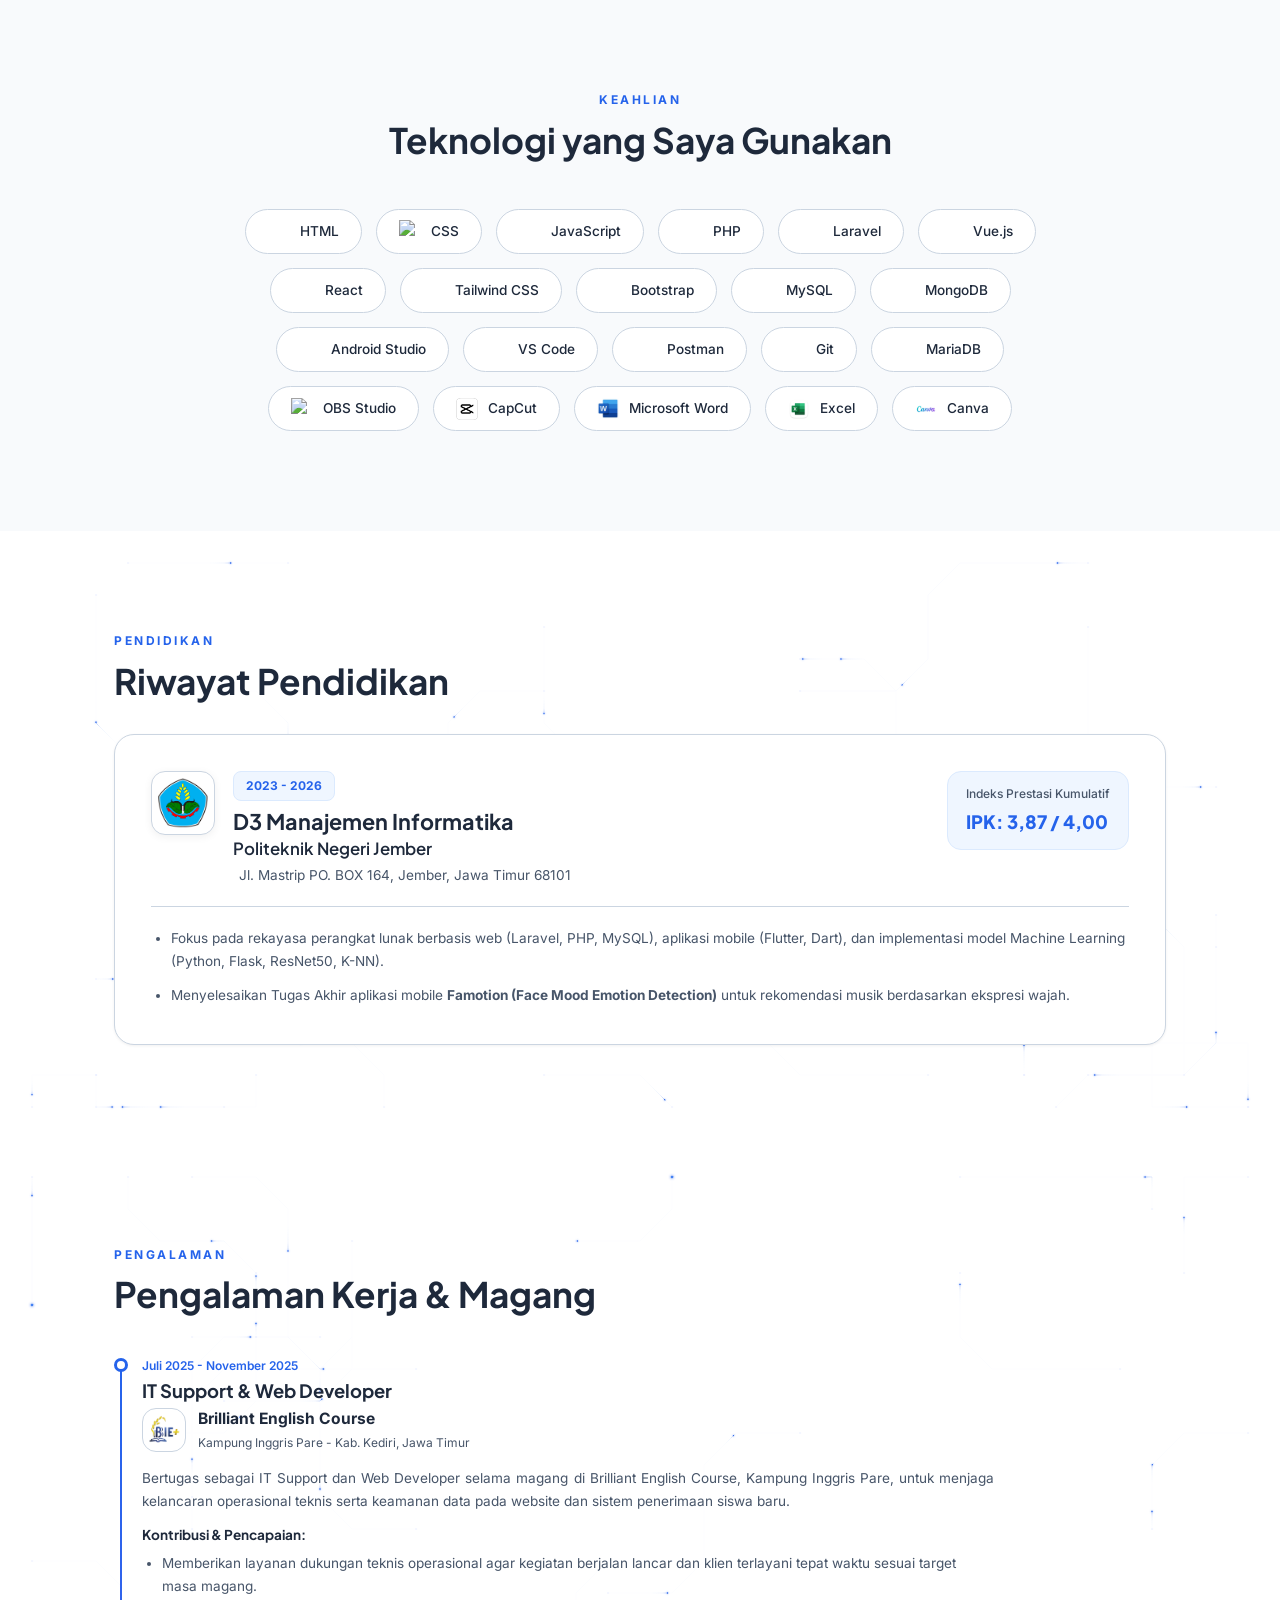
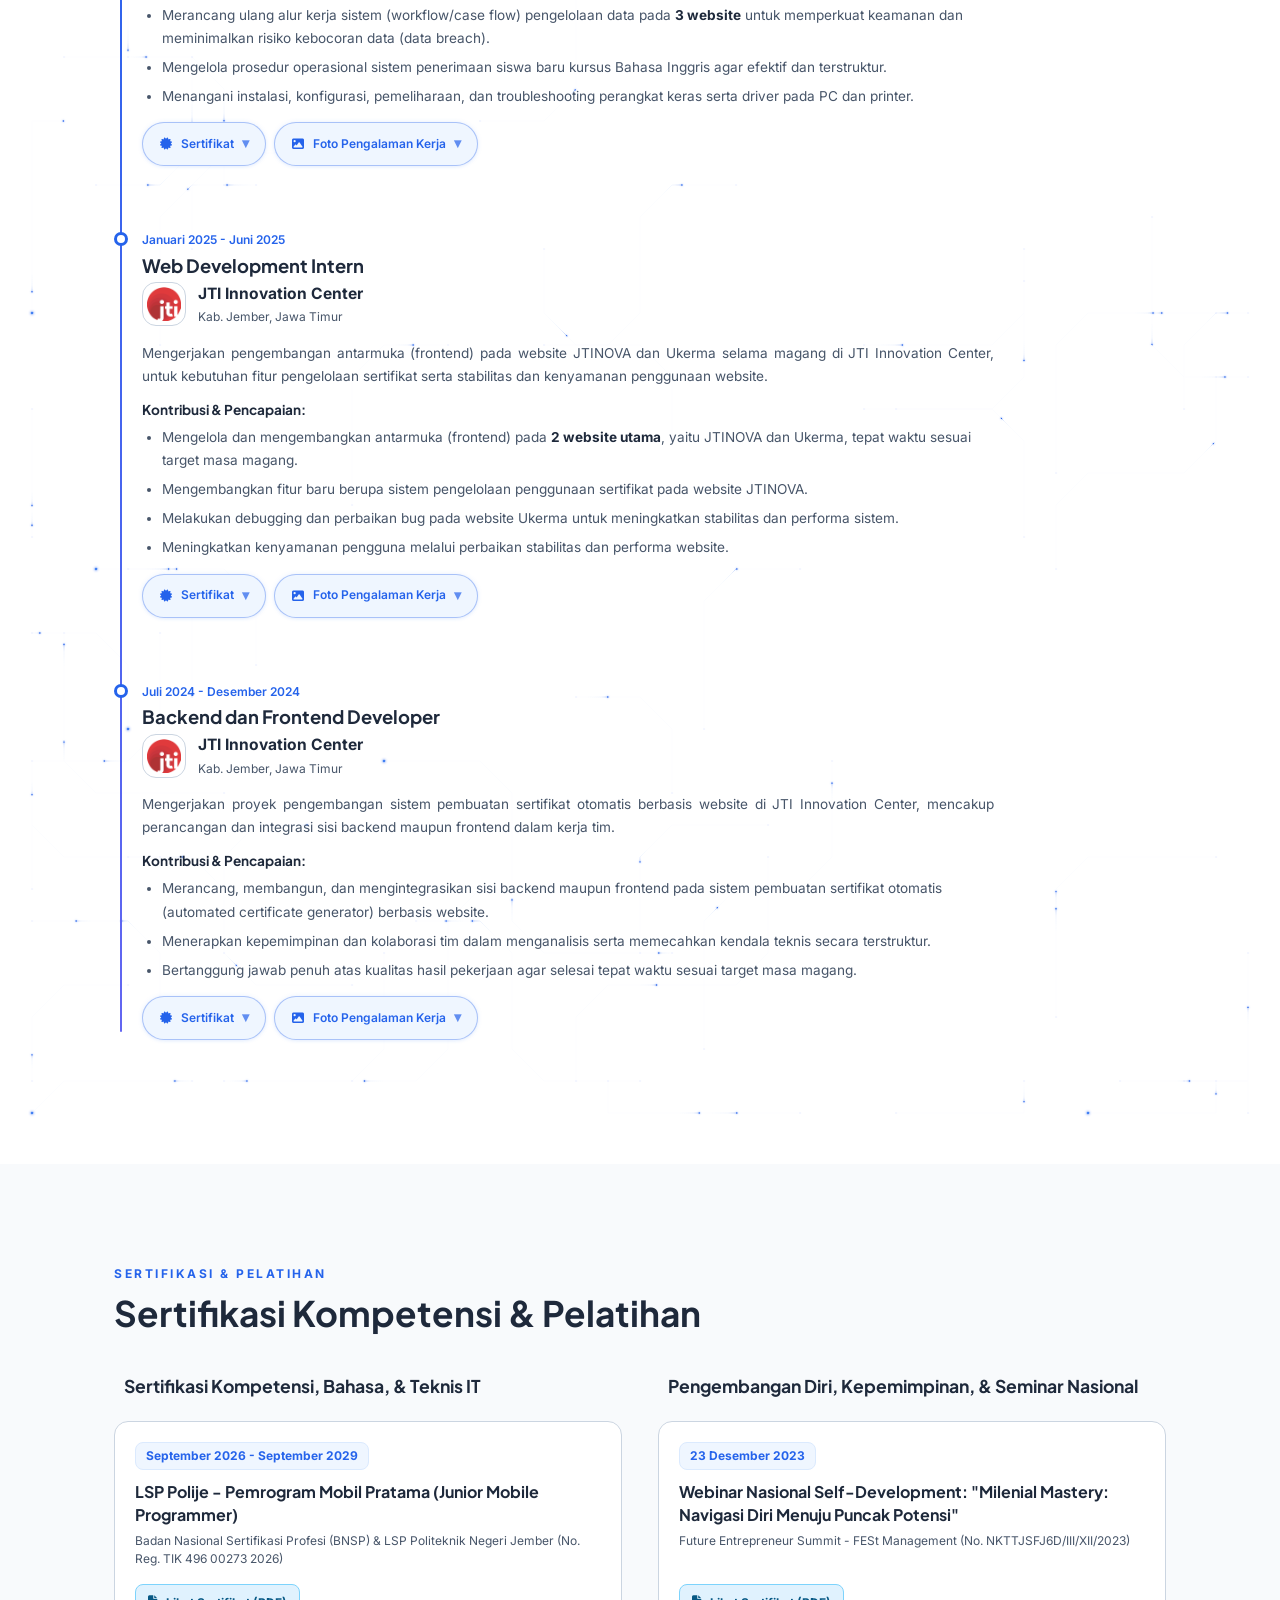
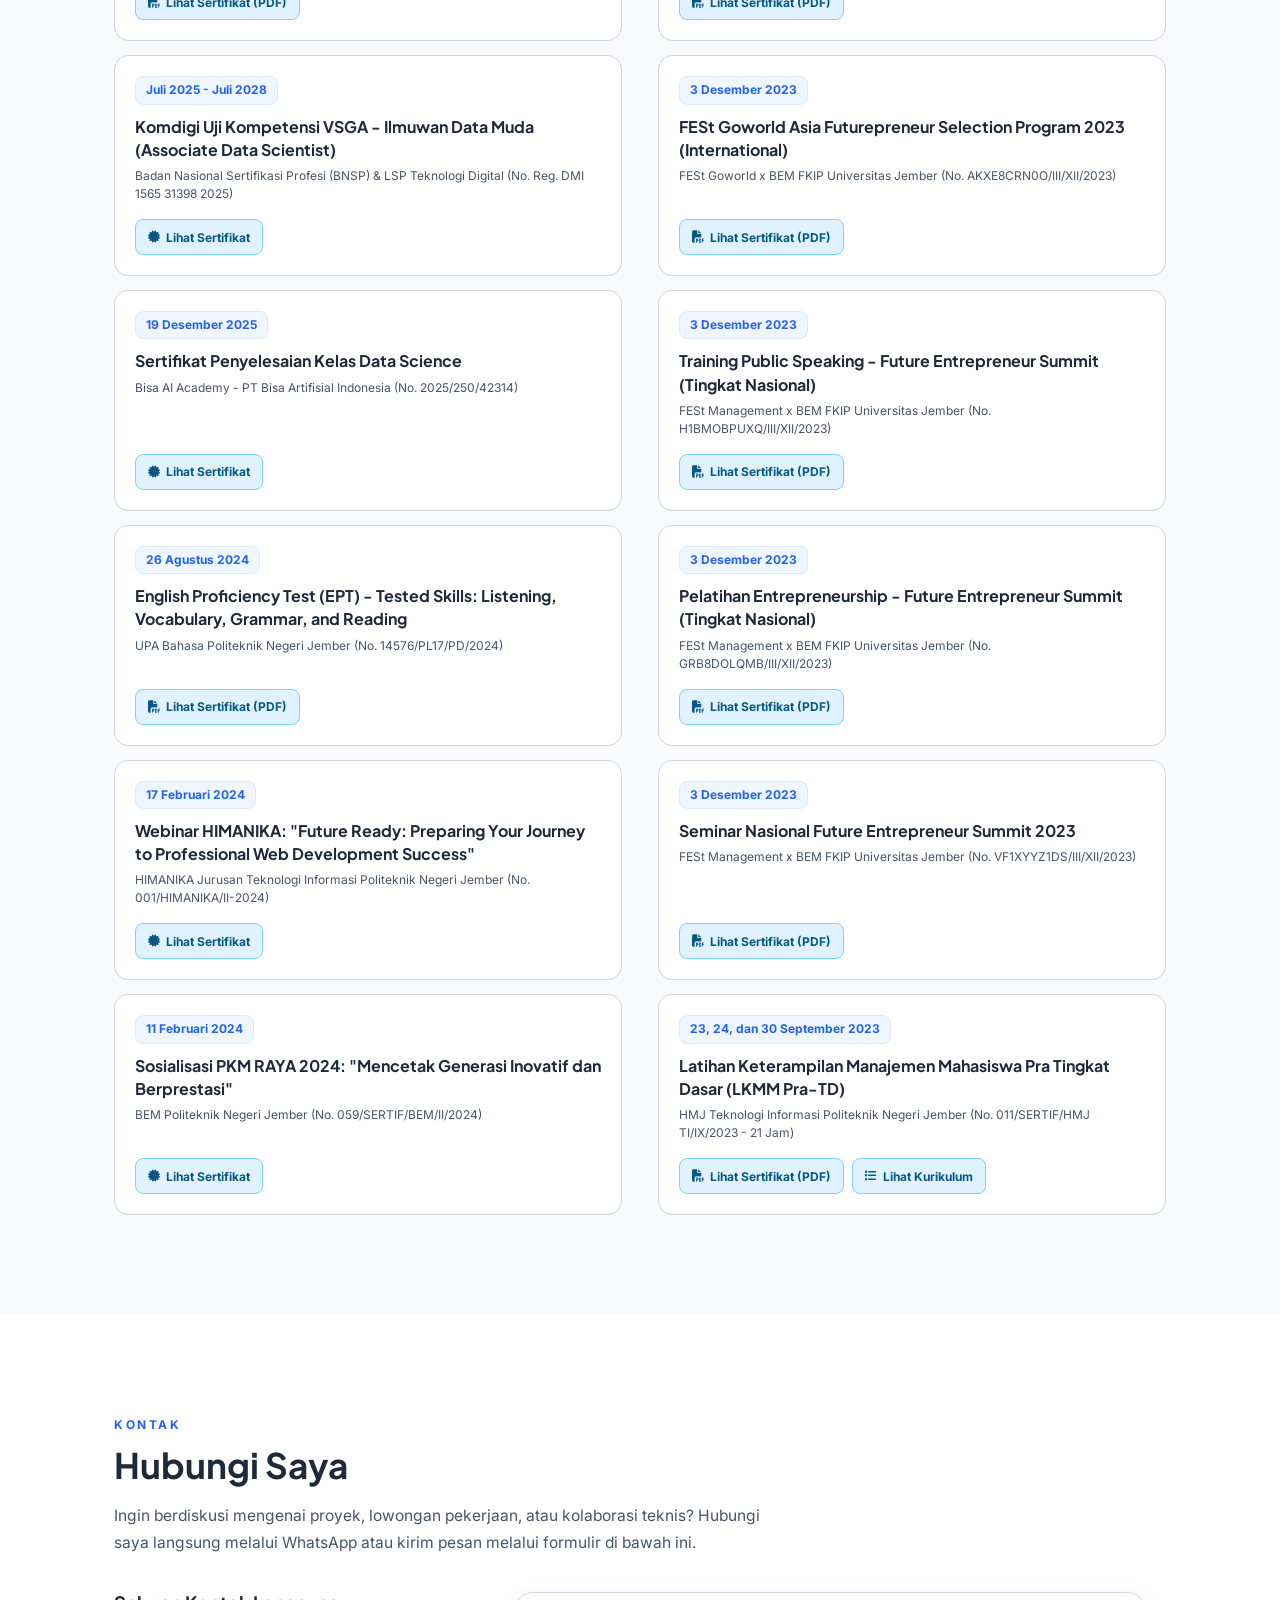
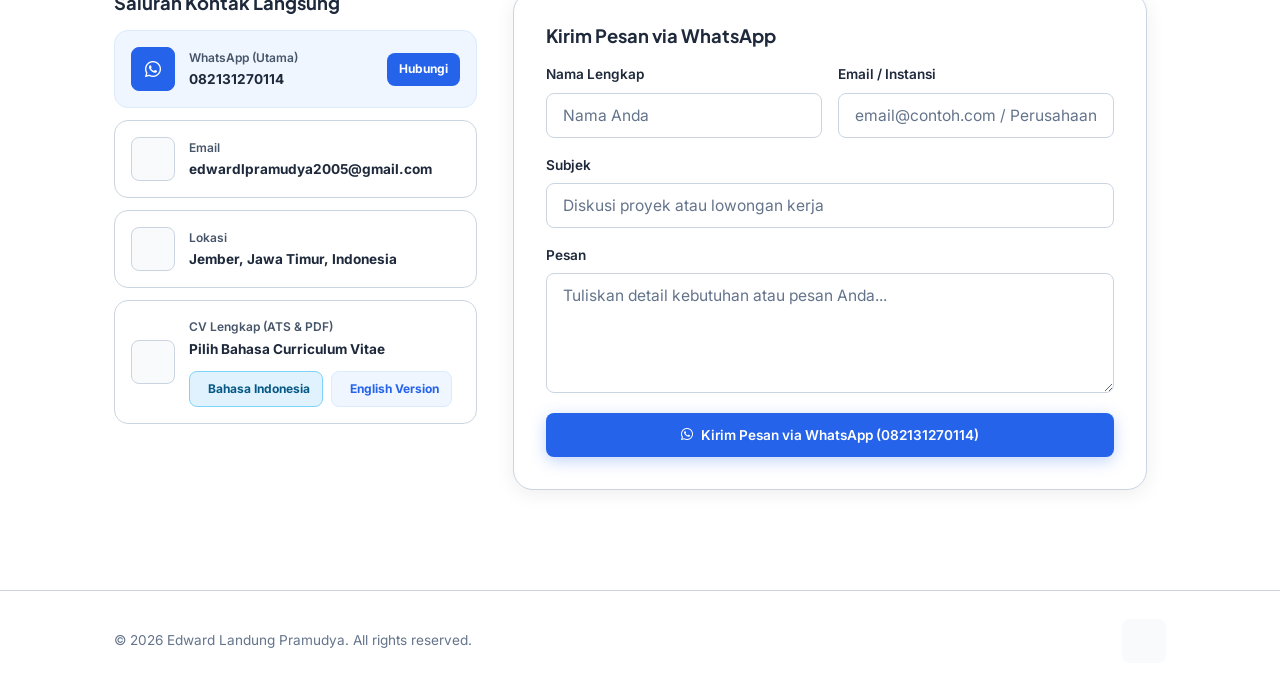
==== commit 2a8572c8: "update" ====
--- a/index.html
+++ b/index.html
@@ -21,7 +21,7 @@
   <!-- Devicon & Font Awesome for tech and documentation icons -->
   <link rel="stylesheet" href="https://cdn.jsdelivr.net/gh/devicons/devicon@latest/devicon.min.css" />
   <link rel="stylesheet" href="https://cdnjs.cloudflare.com/ajax/libs/font-awesome/6.7.2/css/all.min.css" />
-  <link rel="stylesheet" href="style.css?v=20261120" />
+  <link rel="stylesheet" href="style.css?v=20261121" />
 </head>
 
 <body>
@@ -108,10 +108,31 @@
                 <i data-lucide="briefcase" width="16" height="16" aria-hidden="true"></i>
                 Lihat Pekerjaan Saya
               </a>
-              <a href="cv.html" class="btn btn--outline">
-                <i data-lucide="file-text" width="16" height="16" aria-hidden="true"></i>
-                CV Saya
-              </a>
+              <div class="cv-dropdown" id="heroCvDropdown">
+                <button type="button" class="btn btn--outline cv-dropdown__trigger" id="heroCvTrigger"
+                  aria-expanded="false" aria-haspopup="true" aria-controls="heroCvMenu">
+                  <i data-lucide="file-text" width="16" height="16" aria-hidden="true"></i>
+                  <span>CV Saya</span>
+                  <i data-lucide="chevron-down" width="15" height="15" class="cv-dropdown__chevron"
+                    aria-hidden="true"></i>
+                </button>
+                <div class="cv-dropdown__menu" id="heroCvMenu" role="menu" aria-label="Pilih bahasa CV" hidden>
+                  <a href="cv.html?lang=id" class="cv-dropdown__item" role="menuitem">
+                    <span class="cv-dropdown__badge">ID</span>
+                    <span class="cv-dropdown__text">
+                      <strong>CV Bahasa Indonesia</strong>
+                      <small>Format ATS &amp; PDF (Indonesia)</small>
+                    </span>
+                  </a>
+                  <a href="cv.html?lang=en" class="cv-dropdown__item" role="menuitem">
+                    <span class="cv-dropdown__badge cv-dropdown__badge--en">EN</span>
+                    <span class="cv-dropdown__text">
+                      <strong>CV English Version</strong>
+                      <small>ATS &amp; PDF Format (English)</small>
+                    </span>
+                  </a>
+                </div>
+              </div>
             </div>
           </div>
           <div class="hero__photo">
@@ -1506,15 +1527,25 @@
                 </span>
               </div>
 
-              <a href="cv.html" class="contact-card">
+              <div class="contact-card contact-card--cv">
                 <span class="contact-card__icon">
                   <i data-lucide="file-text" width="18" height="18" aria-hidden="true"></i>
                 </span>
                 <span class="contact-card__body">
-                  <span class="contact-card__label">CV Lengkap</span>
-                  <span class="contact-card__value">Lihat &amp; Unduh CV ATS</span>
-                </span>
-              </a>
+                  <span class="contact-card__label">CV Lengkap (ATS &amp; PDF)</span>
+                  <span class="contact-card__value">Pilih Bahasa Curriculum Vitae</span>
+                  <span class="contact-card__cv-links">
+                    <a href="cv.html?lang=id" class="contact-card__cv-btn">
+                      <i data-lucide="file-text" width="13" height="13" aria-hidden="true"></i>
+                      Bahasa Indonesia
+                    </a>
+                    <a href="cv.html?lang=en" class="contact-card__cv-btn contact-card__cv-btn--en">
+                      <i data-lucide="globe" width="13" height="13" aria-hidden="true"></i>
+                      English Version
+                    </a>
+                  </span>
+                </span>
+              </div>
             </div>
           </div>
 
@@ -1689,7 +1720,7 @@
     </div>
   </div>
 
-  <script src="script.js?v=20261120"></script>
+  <script src="script.js?v=20261121"></script>
 </body>
 
 </html>
--- a/style.css
+++ b/style.css
@@ -456,7 +456,7 @@
   padding-top: 120px;
   padding-bottom: var(--section-py);
   position: relative;
-  overflow: hidden;
+  overflow-x: clip;
 }
 
 .hero__bg {
@@ -723,6 +723,125 @@
   border-color: #ffffff;
   color: #ffffff;
   background: rgba(255, 255, 255, 0.08);
+}
+
+/* CV Language Dropdown (Hero) */
+.cv-dropdown {
+  position: relative;
+  display: inline-flex;
+}
+
+.cv-dropdown__chevron {
+  transition: transform 0.25s ease;
+}
+
+.cv-dropdown.open .cv-dropdown__chevron {
+  transform: rotate(180deg);
+}
+
+.cv-dropdown__menu[hidden] {
+  display: none !important;
+}
+
+.cv-dropdown__menu {
+  position: absolute;
+  top: calc(100% + 10px);
+  left: 0;
+  z-index: 40;
+  min-width: 265px;
+  padding: 8px;
+  background: var(--clr-surface);
+  border: 1px solid var(--clr-border);
+  border-radius: var(--radius-md);
+  box-shadow: var(--shadow-lg);
+  display: flex;
+  flex-direction: column;
+  gap: 6px;
+  text-align: left;
+  animation: fadeSlideIn 0.2s ease;
+}
+
+.cv-dropdown__item {
+  display: flex;
+  align-items: center;
+  gap: 12px;
+  padding: 10px 12px;
+  border-radius: var(--radius-sm);
+  border: 1px solid transparent;
+  transition: background var(--transition), border-color var(--transition);
+}
+
+.cv-dropdown__item:hover,
+.cv-dropdown__item:focus-visible {
+  background: var(--clr-primary-ultra-light);
+  border-color: var(--clr-primary-light);
+}
+
+[data-theme="dark"] .cv-dropdown__item:hover,
+[data-theme="dark"] .cv-dropdown__item:focus-visible {
+  background: rgba(37, 99, 235, 0.16);
+  border-color: rgba(96, 165, 250, 0.35);
+}
+
+.cv-dropdown__badge {
+  flex-shrink: 0;
+  display: inline-flex;
+  align-items: center;
+  justify-content: center;
+  width: 34px;
+  height: 34px;
+  border-radius: var(--radius-sm);
+  font-family: var(--ff-heading);
+  font-size: var(--fs-xs);
+  font-weight: 800;
+  background: #e0f2fe;
+  color: #075985;
+  border: 1px solid #7dd3fc;
+}
+
+.cv-dropdown__badge--en {
+  background: var(--clr-primary-ultra-light);
+  color: var(--clr-primary-dark);
+  border-color: var(--clr-primary-light);
+}
+
+[data-theme="dark"] .cv-dropdown__badge {
+  background: rgba(56, 189, 248, 0.18);
+  color: #7dd3fc;
+  border-color: rgba(125, 211, 252, 0.4);
+}
+
+[data-theme="dark"] .cv-dropdown__badge--en {
+  background: rgba(59, 130, 246, 0.2);
+  color: #93c5fd;
+  border-color: rgba(96, 165, 250, 0.4);
+}
+
+.cv-dropdown__text {
+  display: flex;
+  flex-direction: column;
+  min-width: 0;
+}
+
+.cv-dropdown__text strong {
+  font-family: var(--ff-heading);
+  font-size: var(--fs-small);
+  font-weight: 700;
+  color: var(--clr-text);
+  line-height: 1.3;
+}
+
+.cv-dropdown__text small {
+  font-size: var(--fs-xs);
+  color: var(--clr-text-secondary);
+  line-height: 1.4;
+}
+
+@media (max-width: 900px) {
+  .cv-dropdown__menu {
+    left: 50%;
+    transform: translateX(-50%);
+  }
 }
 
 .hero__photo {
@@ -2720,6 +2839,59 @@
 
 [data-theme="dark"] .contact-card__badge {
   background: #2563eb;
+  color: #ffffff;
+}
+
+.contact-card__cv-links {
+  display: flex;
+  flex-wrap: wrap;
+  gap: 8px;
+  margin-top: 10px;
+}
+
+.contact-card__cv-btn {
+  display: inline-flex;
+  align-items: center;
+  gap: 6px;
+  min-height: 36px;
+  padding: 6px 12px;
+  border-radius: var(--radius-sm);
+  border: 1px solid #7dd3fc;
+  background: #e0f2fe;
+  color: #075985;
+  font-size: var(--fs-xs);
+  font-weight: 700;
+  transition: all var(--transition);
+}
+
+.contact-card__cv-btn--en {
+  border-color: var(--clr-primary-light);
+  background: var(--clr-primary-ultra-light);
+  color: var(--clr-primary-dark);
+}
+
+.contact-card__cv-btn:hover {
+  background: #0369a1;
+  border-color: #0369a1;
+  color: #ffffff;
+  transform: translateY(-1px);
+}
+
+[data-theme="dark"] .contact-card__cv-btn {
+  background: rgba(56, 189, 248, 0.14);
+  border-color: rgba(125, 211, 252, 0.35);
+  color: #7dd3fc;
+}
+
+[data-theme="dark"] .contact-card__cv-btn--en {
+  background: rgba(37, 99, 235, 0.16);
+  border-color: rgba(96, 165, 250, 0.35);
+  color: #93c5fd;
+}
+
+[data-theme="dark"] .contact-card__cv-btn:hover {
+  background: #0369a1;
+  border-color: #0369a1;
   color: #ffffff;
 }
 
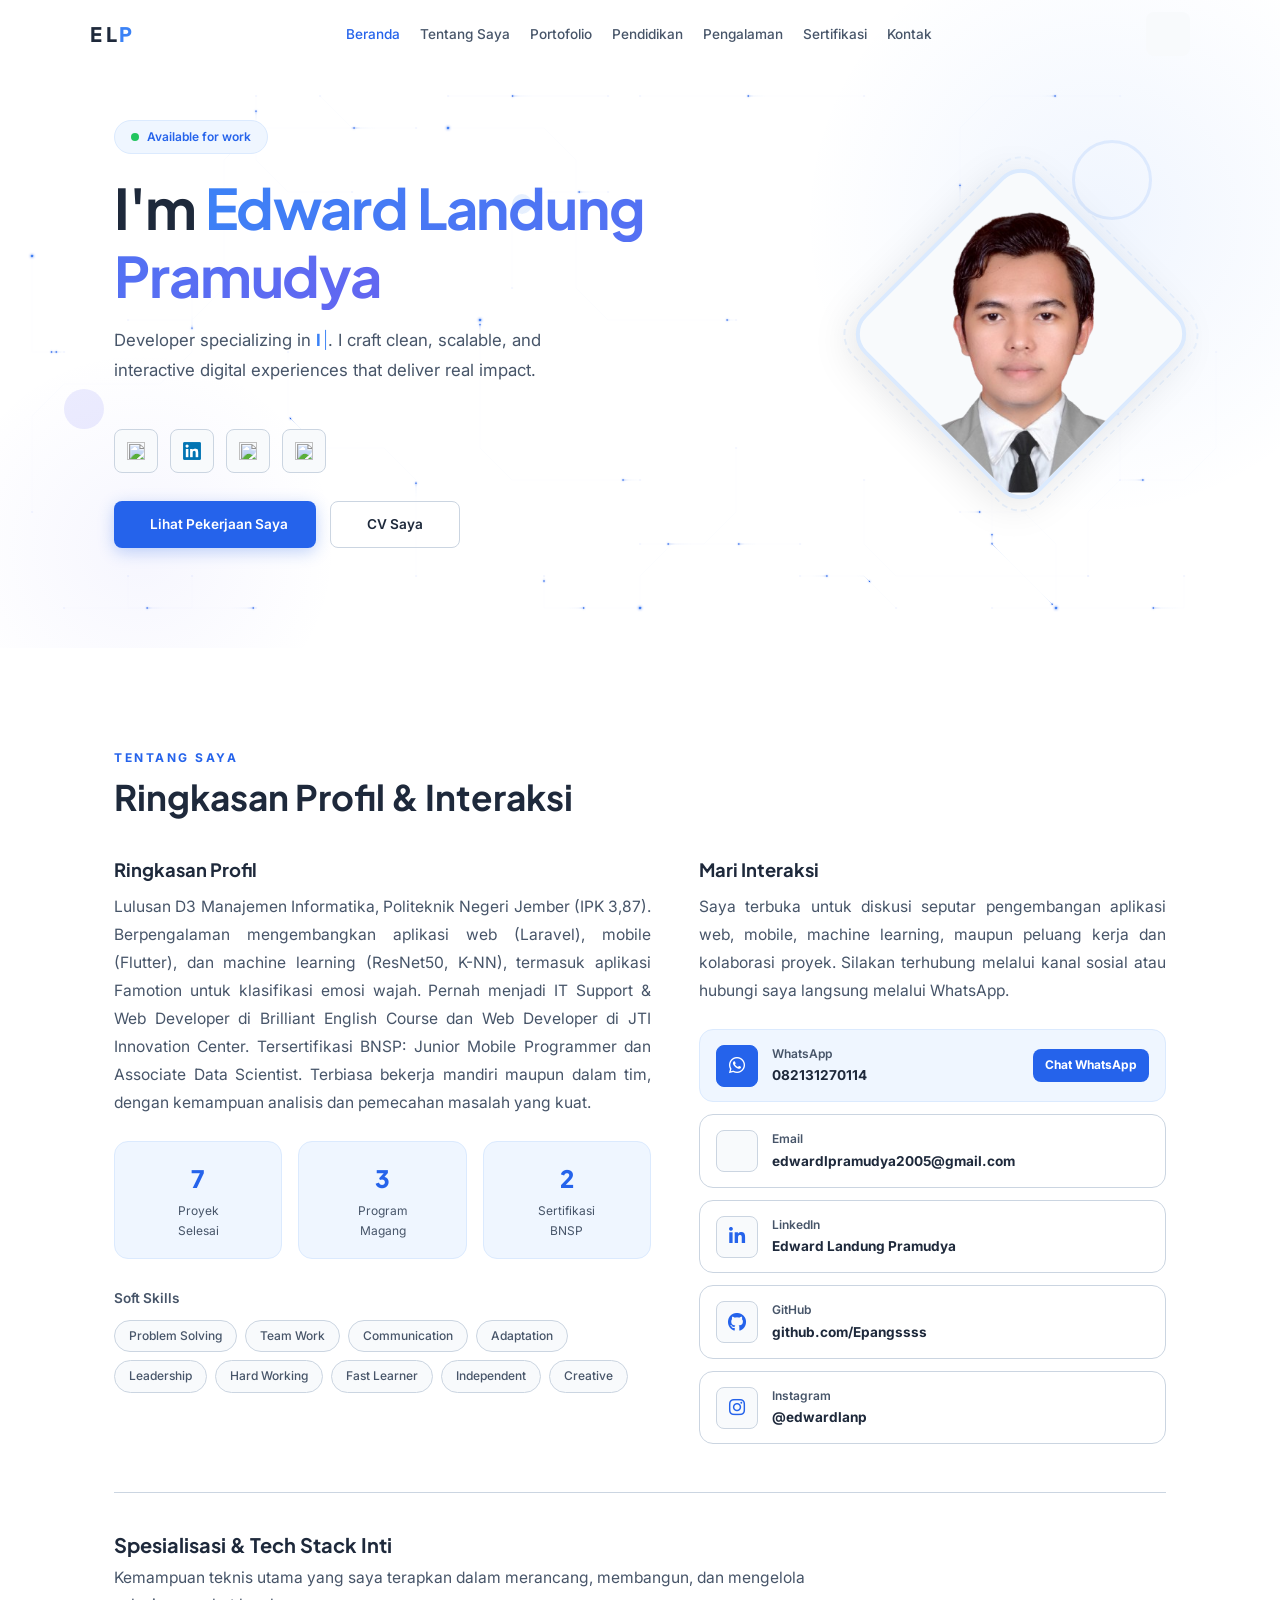
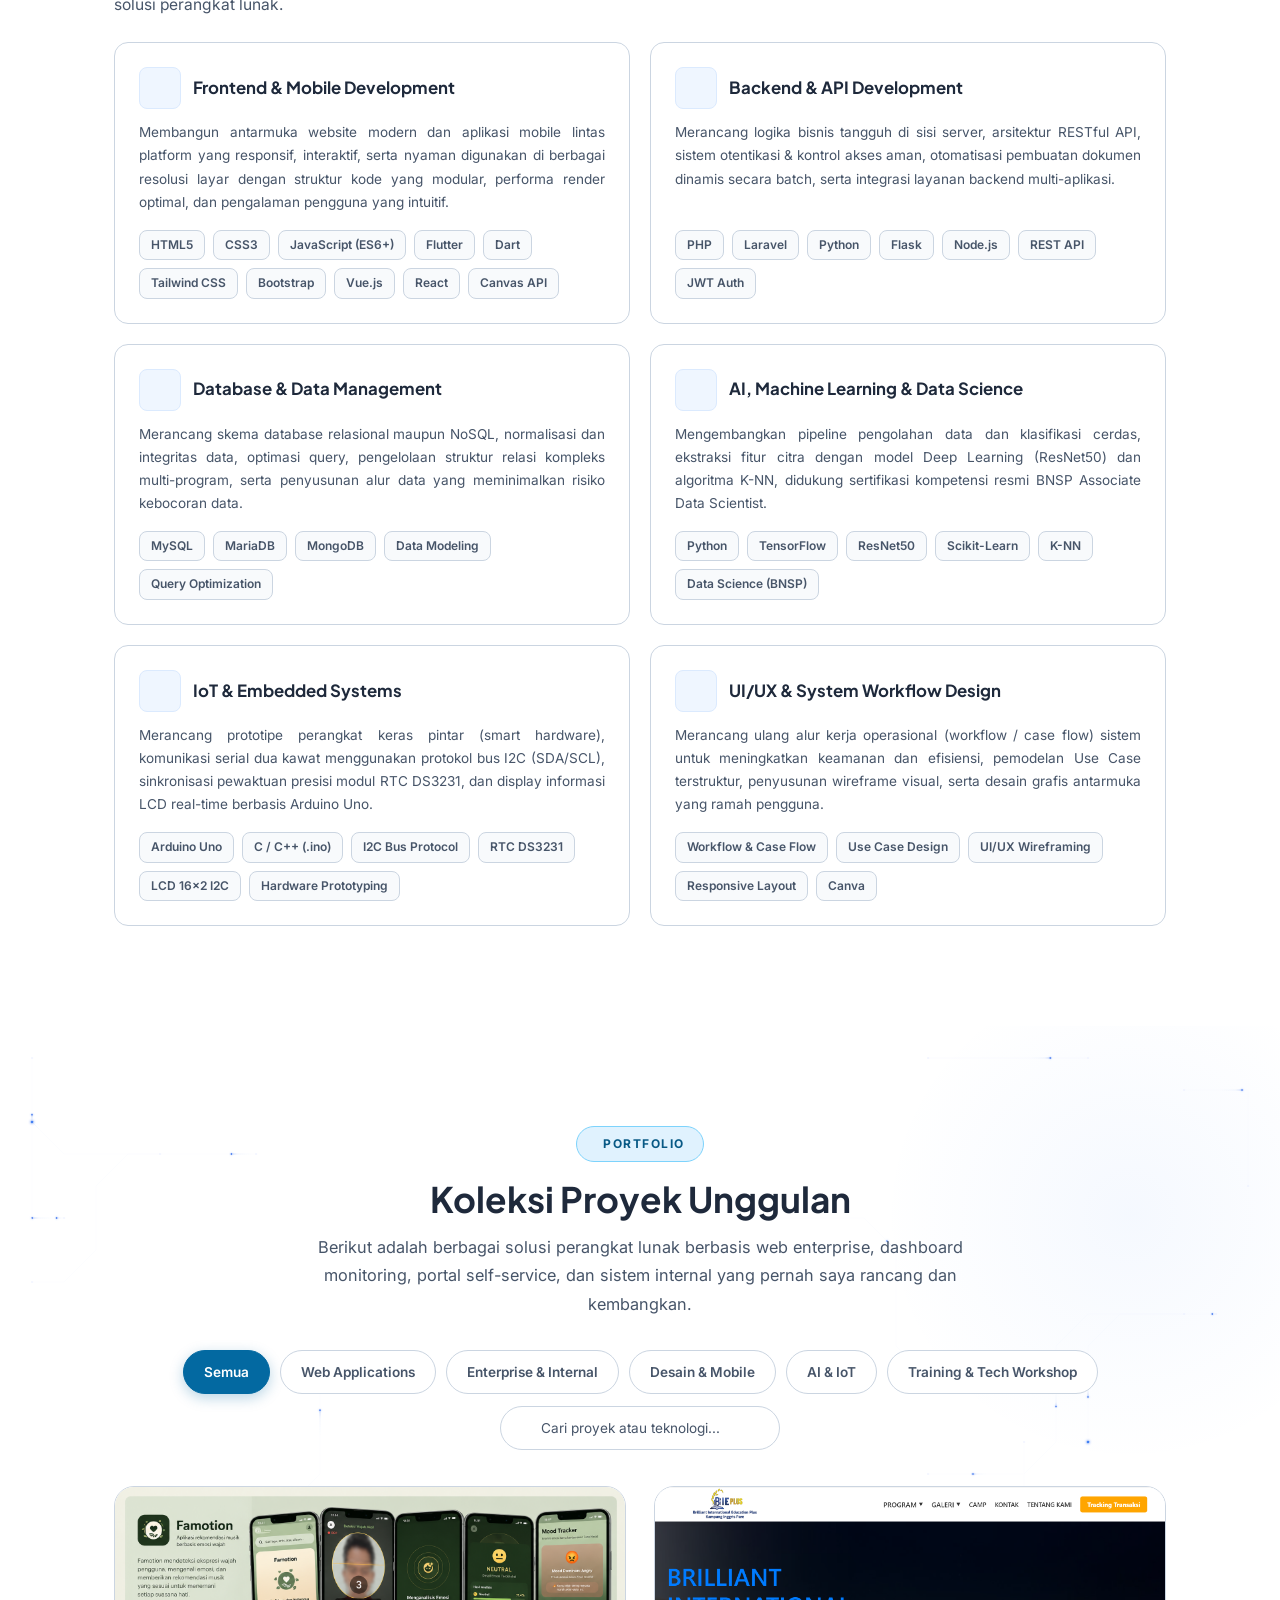
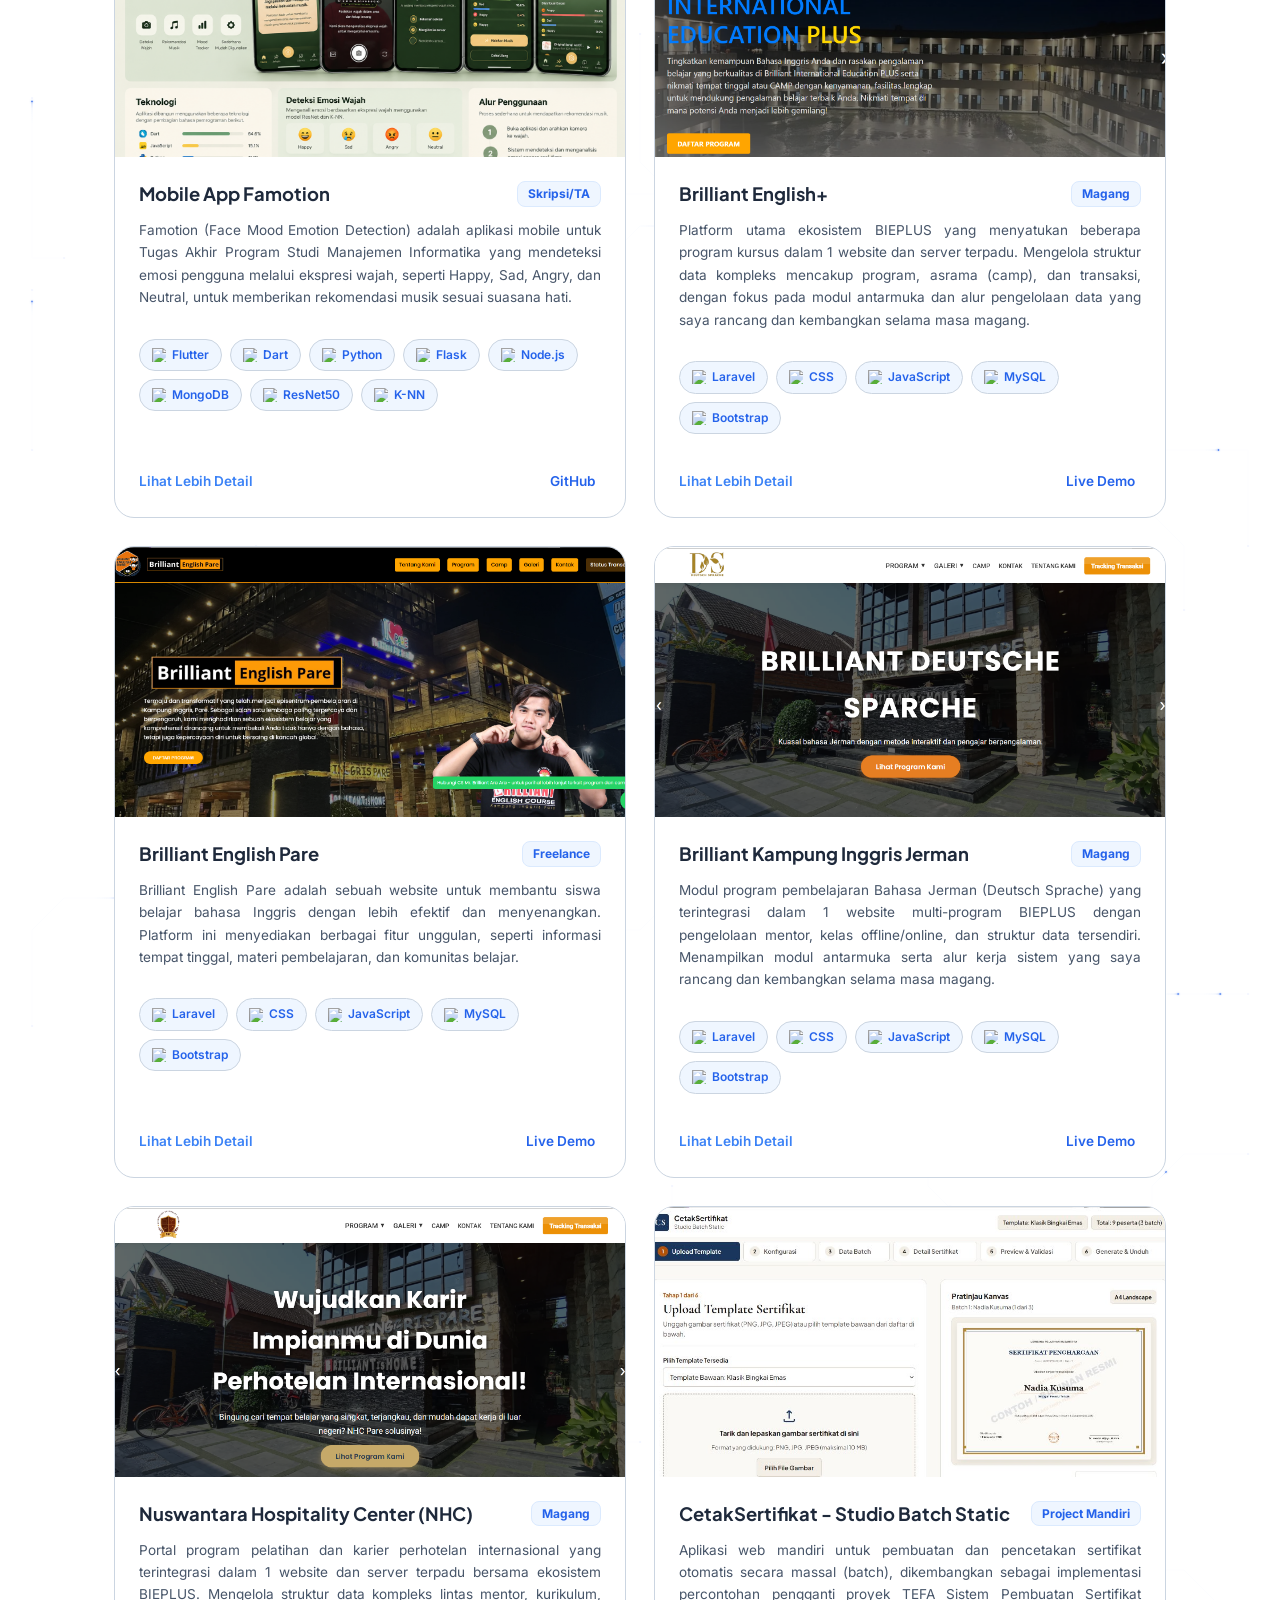
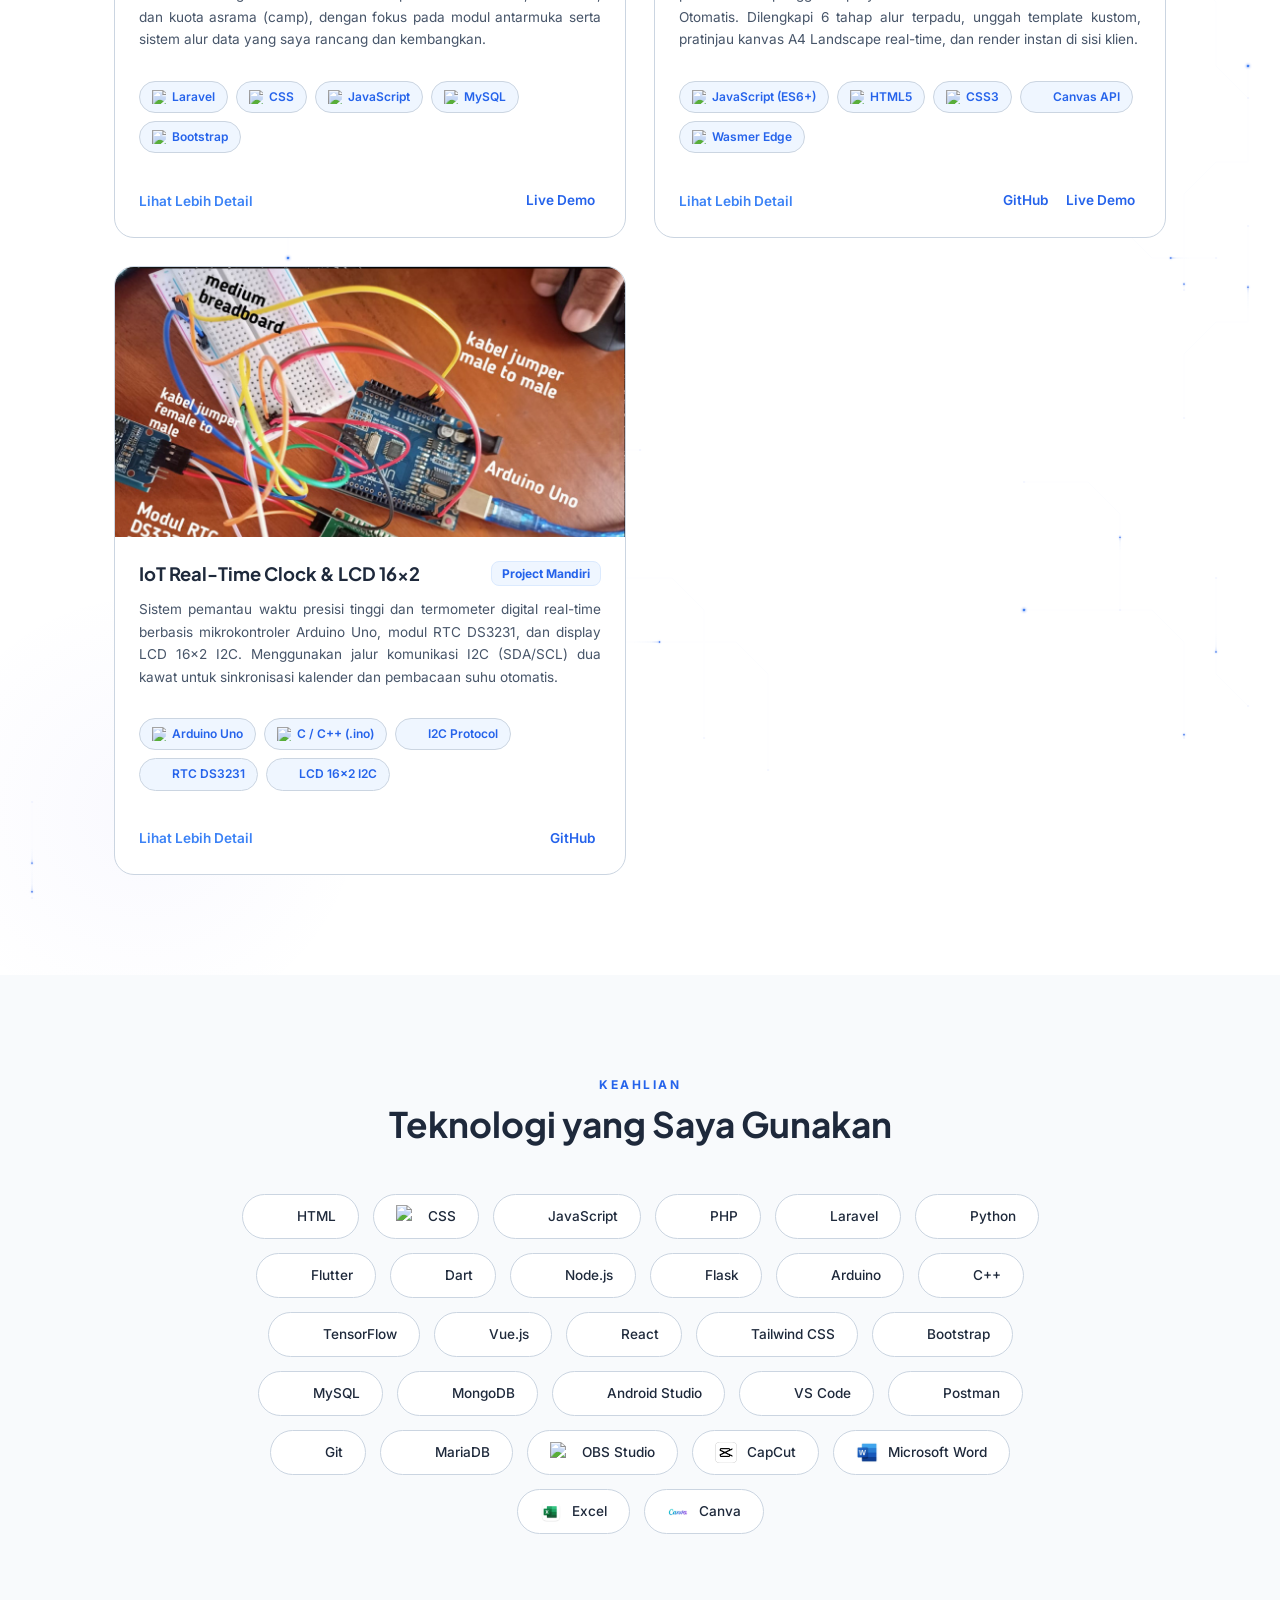
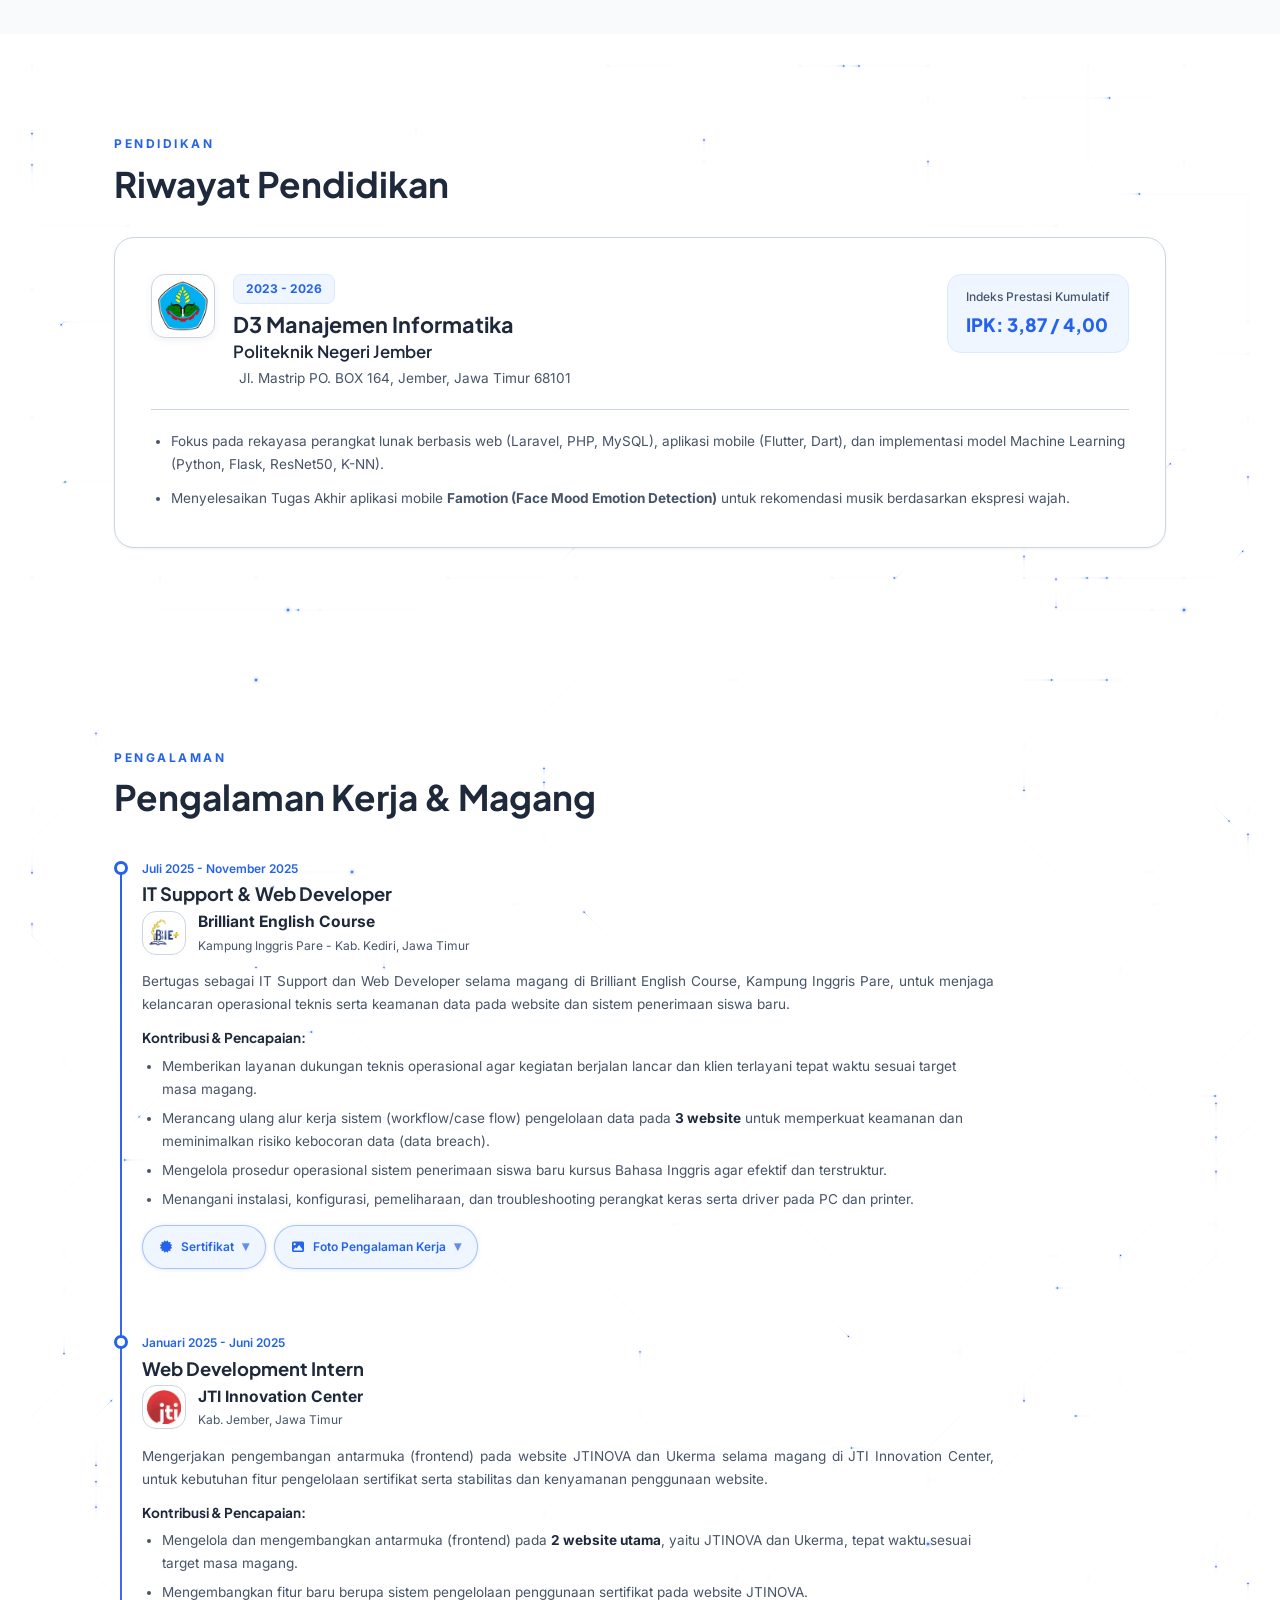
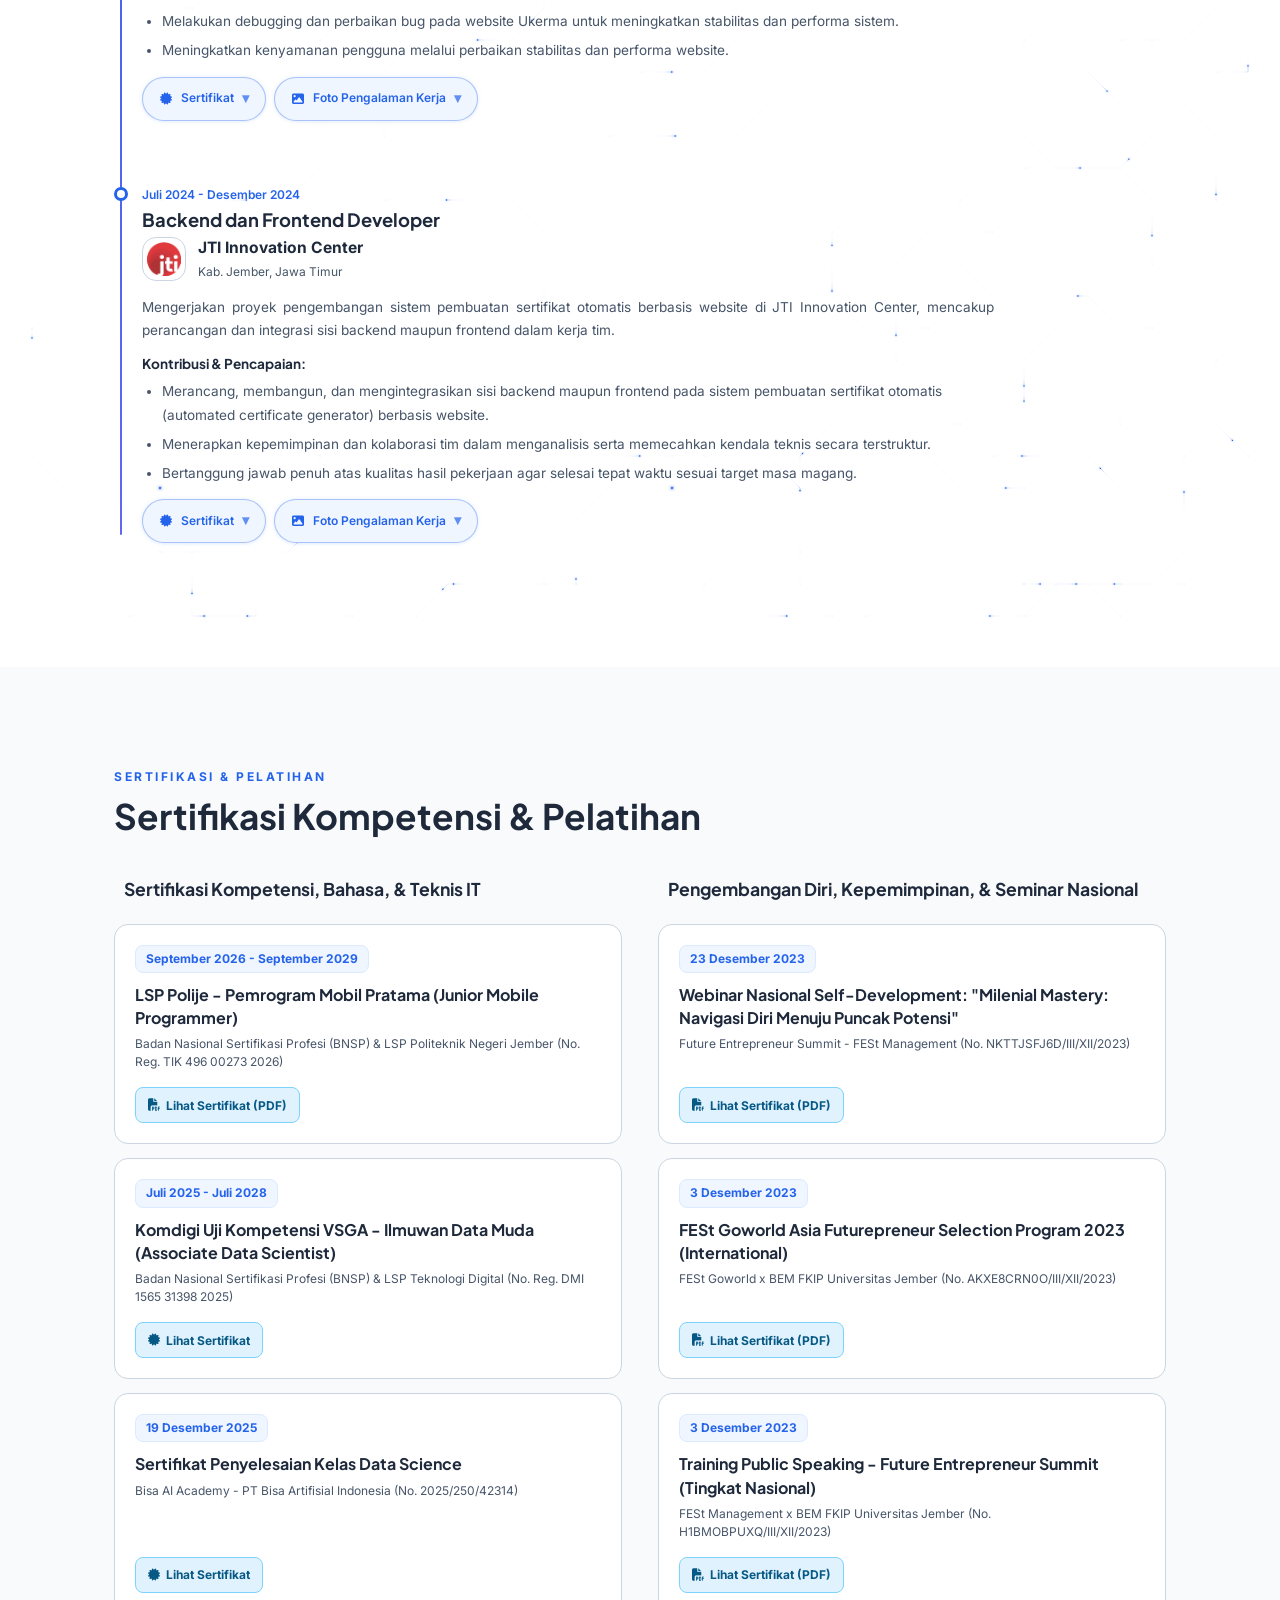
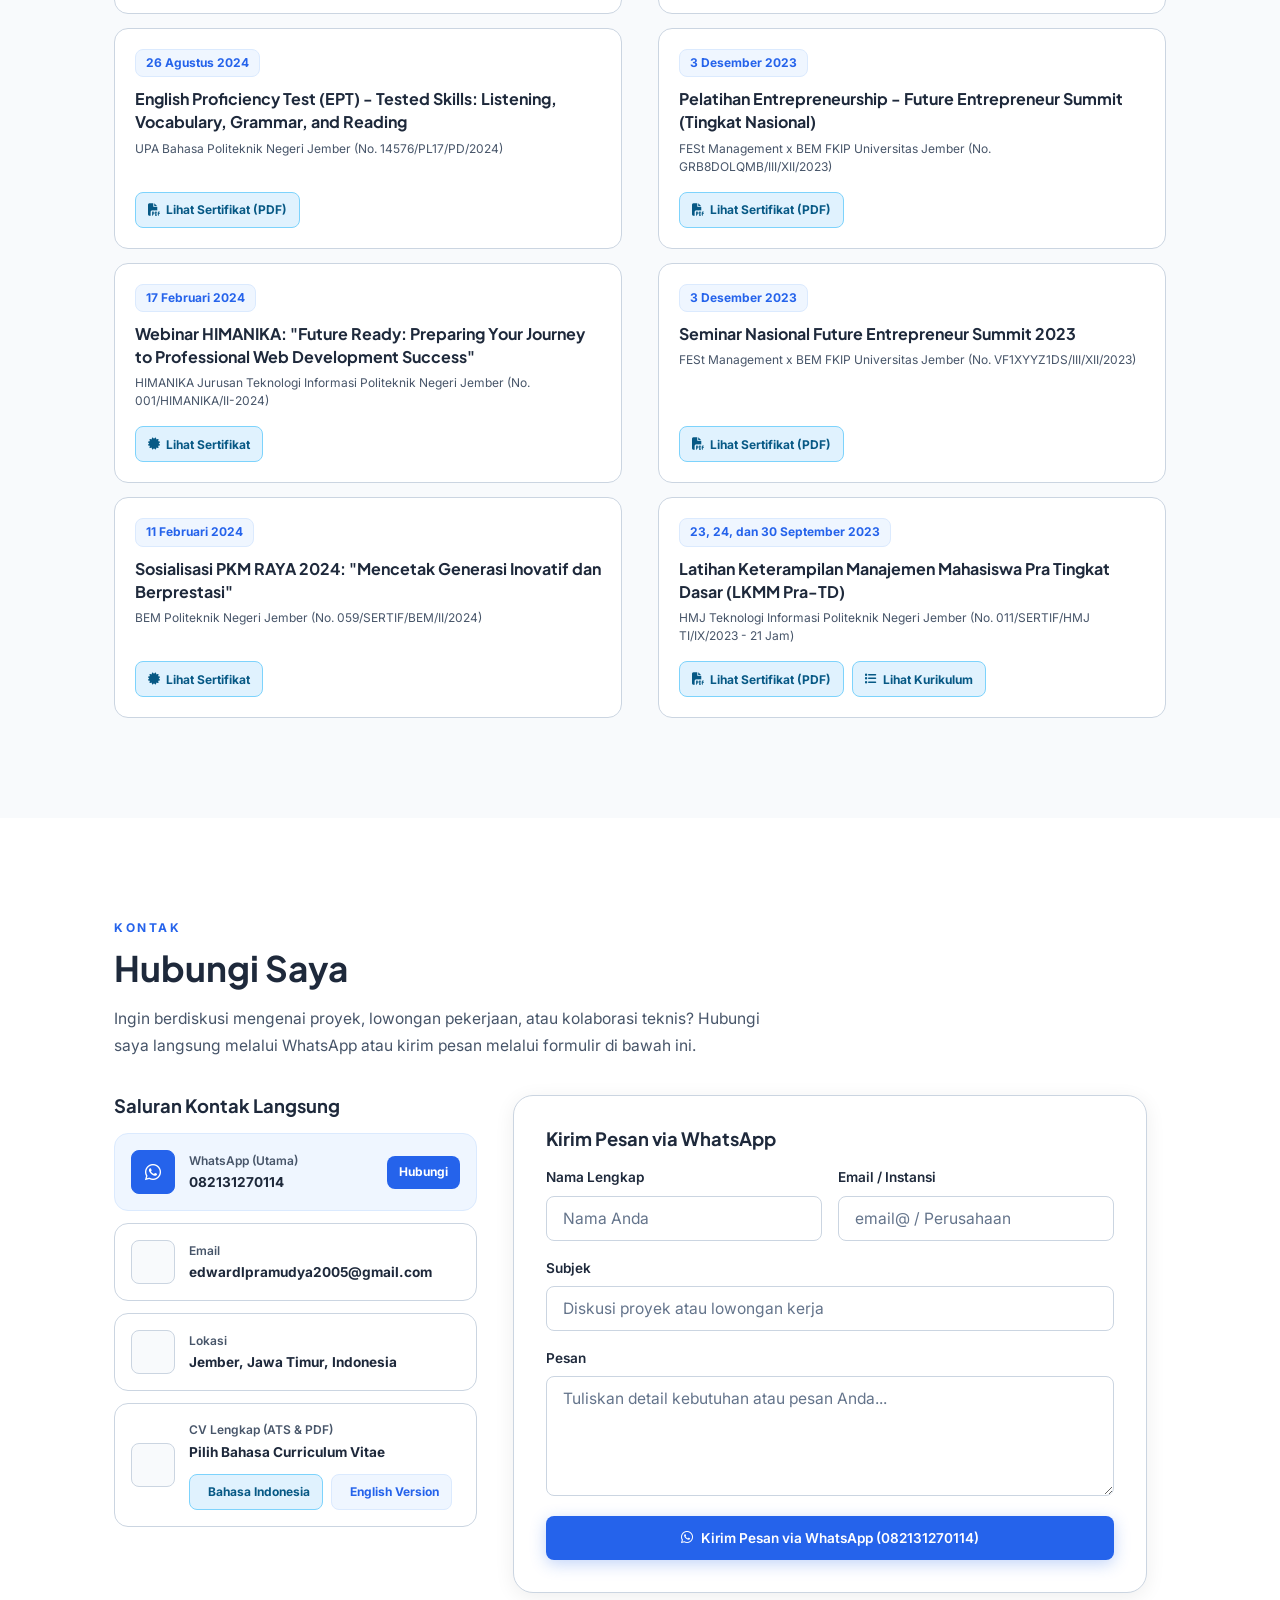
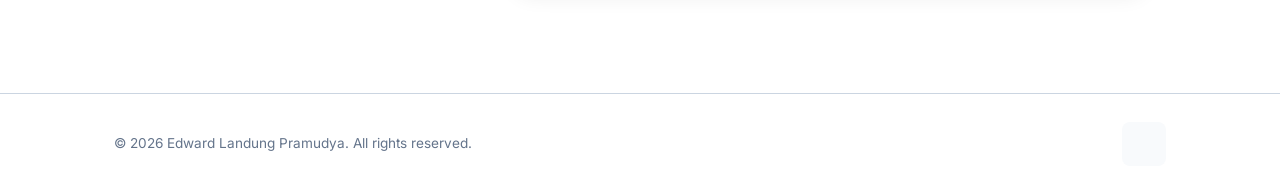
==== commit bd1fee6b: "update" ====
--- a/index.html
+++ b/index.html
@@ -157,16 +157,20 @@
           <div class="about__profile fade-up">
             <h3 class="about__profile-title">Ringkasan Profil</h3>
             <p class="about__profile-text">
-              Lulusan Manajemen Informatika Politeknik Negeri Jember dengan minat pada pengembangan aplikasi web,
-              mobile, dan machine learning. Memiliki pengalaman mengembangkan aplikasi menggunakan Laravel, Flutter, dan
-              Python, serta mengimplementasikan model machine learning ke dalam sistem. Mampu bekerja secara individu
-              maupun dalam tim, memiliki kemampuan analisis dan pemecahan masalah yang baik, serta antusias mempelajari
-              teknologi baru untuk menciptakan solusi digital yang efektif dan inovatif.
+              Lulusan D3 Manajemen Informatika, Politeknik Negeri Jember (IPK 3,87). Berpengalaman mengembangkan
+              aplikasi web
+              (Laravel), mobile (Flutter), dan machine learning (ResNet50, K-NN), termasuk aplikasi Famotion untuk
+              klasifikasi emosi
+              wajah. Pernah menjadi IT Support &amp; Web Developer di Brilliant English Course dan Web Developer di JTI
+              Innovation Center.
+              Tersertifikasi BNSP: Junior Mobile Programmer dan Associate Data Scientist. Terbiasa bekerja mandiri
+              maupun dalam tim,
+              dengan kemampuan analisis dan pemecahan masalah yang kuat.
             </p>
 
             <div class="about__stats">
               <div class="stat-card">
-                <div class="stat-card__number">6</div>
+                <div class="stat-card__number">7</div>
                 <div class="stat-card__label">Proyek<br />Selesai</div>
               </div>
               <div class="stat-card">
@@ -288,22 +292,24 @@
                 <span class="specialty-card__icon">
                   <i data-lucide="layout" width="20" height="20" aria-hidden="true"></i>
                 </span>
-                <h4 class="specialty-card__title">Frontend Development</h4>
+                <h4 class="specialty-card__title">Frontend &amp; Mobile Development</h4>
               </div>
               <p class="specialty-card__desc">
-                Membangun antarmuka website dan aplikasi mobile yang responsif, interaktif, serta nyaman digunakan di
-                berbagai ukuran layar dengan struktur komponen yang rapi dan performa optimal.
+                Membangun antarmuka website modern dan aplikasi mobile lintas platform yang responsif, interaktif, serta
+                nyaman digunakan di berbagai resolusi layar dengan struktur kode yang modular, performa render optimal,
+                dan pengalaman pengguna yang intuitif.
               </p>
               <div class="specialty-card__tags">
                 <span class="specialty-tag">HTML5</span>
                 <span class="specialty-tag">CSS3</span>
-                <span class="specialty-tag">JavaScript</span>
+                <span class="specialty-tag">JavaScript (ES6+)</span>
+                <span class="specialty-tag">Flutter</span>
+                <span class="specialty-tag">Dart</span>
                 <span class="specialty-tag">Tailwind CSS</span>
                 <span class="specialty-tag">Bootstrap</span>
                 <span class="specialty-tag">Vue.js</span>
                 <span class="specialty-tag">React</span>
-                <span class="specialty-tag">Flutter</span>
-                <span class="specialty-tag">Dart</span>
+                <span class="specialty-tag">Canvas API</span>
               </div>
             </article>
 
@@ -312,12 +318,12 @@
                 <span class="specialty-card__icon">
                   <i data-lucide="server" width="20" height="20" aria-hidden="true"></i>
                 </span>
-                <h4 class="specialty-card__title">Backend Development</h4>
+                <h4 class="specialty-card__title">Backend &amp; API Development</h4>
               </div>
               <p class="specialty-card__desc">
-                Merancang logika bisnis di sisi server, pengembangan RESTful API, autentikasi &amp; keamanan akses,
-                otomatisasi dokumen (seperti generator sertifikat otomatis), serta integrasi model Machine Learning ke
-                dalam aplikasi.
+                Merancang logika bisnis tangguh di sisi server, arsitektur RESTful API, sistem otentikasi &amp; kontrol
+                akses aman, otomatisasi pembuatan dokumen dinamis secara batch, serta integrasi layanan backend
+                multi-aplikasi.
               </p>
               <div class="specialty-card__tags">
                 <span class="specialty-tag">PHP</span>
@@ -326,6 +332,7 @@
                 <span class="specialty-tag">Flask</span>
                 <span class="specialty-tag">Node.js</span>
                 <span class="specialty-tag">REST API</span>
+                <span class="specialty-tag">JWT Auth</span>
               </div>
             </article>
 
@@ -334,17 +341,63 @@
                 <span class="specialty-card__icon">
                   <i data-lucide="database" width="20" height="20" aria-hidden="true"></i>
                 </span>
-                <h4 class="specialty-card__title">Database</h4>
+                <h4 class="specialty-card__title">Database &amp; Data Management</h4>
               </div>
               <p class="specialty-card__desc">
-                Merancang struktur database relasional maupun NoSQL, mengelola relasi dan integritas data,
-                mengoptimalkan query, serta menyusun alur pengelolaan data yang aman untuk meminimalkan risiko kebocoran
-                data.
+                Merancang skema database relasional maupun NoSQL, normalisasi dan integritas data, optimasi query,
+                pengelolaan struktur relasi kompleks multi-program, serta penyusunan alur data yang meminimalkan risiko
+                kebocoran data.
               </p>
               <div class="specialty-card__tags">
                 <span class="specialty-tag">MySQL</span>
                 <span class="specialty-tag">MariaDB</span>
                 <span class="specialty-tag">MongoDB</span>
+                <span class="specialty-tag">Data Modeling</span>
+                <span class="specialty-tag">Query Optimization</span>
+              </div>
+            </article>
+
+            <article class="specialty-card">
+              <div class="specialty-card__head">
+                <span class="specialty-card__icon">
+                  <i data-lucide="sparkles" width="20" height="20" aria-hidden="true"></i>
+                </span>
+                <h4 class="specialty-card__title">AI, Machine Learning &amp; Data Science</h4>
+              </div>
+              <p class="specialty-card__desc">
+                Mengembangkan pipeline pengolahan data dan klasifikasi cerdas, ekstraksi fitur citra dengan model Deep
+                Learning (ResNet50) dan algoritma K-NN, didukung sertifikasi kompetensi resmi BNSP Associate Data
+                Scientist.
+              </p>
+              <div class="specialty-card__tags">
+                <span class="specialty-tag">Python</span>
+                <span class="specialty-tag">TensorFlow</span>
+                <span class="specialty-tag">ResNet50</span>
+                <span class="specialty-tag">Scikit-Learn</span>
+                <span class="specialty-tag">K-NN</span>
+                <span class="specialty-tag">Data Science (BNSP)</span>
+              </div>
+            </article>
+
+            <article class="specialty-card">
+              <div class="specialty-card__head">
+                <span class="specialty-card__icon">
+                  <i data-lucide="cpu" width="20" height="20" aria-hidden="true"></i>
+                </span>
+                <h4 class="specialty-card__title">IoT &amp; Embedded Systems</h4>
+              </div>
+              <p class="specialty-card__desc">
+                Merancang prototipe perangkat keras pintar (smart hardware), komunikasi serial dua kawat menggunakan
+                protokol bus I2C (SDA/SCL), sinkronisasi pewaktuan presisi modul RTC DS3231, dan display informasi LCD
+                real-time berbasis Arduino Uno.
+              </p>
+              <div class="specialty-card__tags">
+                <span class="specialty-tag">Arduino Uno</span>
+                <span class="specialty-tag">C / C++ (.ino)</span>
+                <span class="specialty-tag">I2C Bus Protocol</span>
+                <span class="specialty-tag">RTC DS3231</span>
+                <span class="specialty-tag">LCD 16x2 I2C</span>
+                <span class="specialty-tag">Hardware Prototyping</span>
               </div>
             </article>
 
@@ -353,16 +406,17 @@
                 <span class="specialty-card__icon">
                   <i data-lucide="pen-tool" width="20" height="20" aria-hidden="true"></i>
                 </span>
-                <h4 class="specialty-card__title">UI/UX &amp; System Design</h4>
+                <h4 class="specialty-card__title">UI/UX &amp; System Workflow Design</h4>
               </div>
               <p class="specialty-card__desc">
-                Merancang alur kerja sistem (workflow/case flow), pemodelan Use Case, serta desain antarmuka yang
-                berfokus pada kemudahan navigasi, kejelasan hierarki visual, dan pengalaman pengguna yang intuitif.
+                Merancang ulang alur kerja operasional (workflow / case flow) sistem untuk meningkatkan keamanan dan
+                efisiensi, pemodelan Use Case terstruktur, penyusunan wireframe visual, serta desain grafis antarmuka
+                yang ramah pengguna.
               </p>
               <div class="specialty-card__tags">
-                <span class="specialty-tag">UI/UX Design</span>
+                <span class="specialty-tag">Workflow &amp; Case Flow</span>
                 <span class="specialty-tag">Use Case Design</span>
-                <span class="specialty-tag">Workflow Design</span>
+                <span class="specialty-tag">UI/UX Wireframing</span>
                 <span class="specialty-tag">Responsive Layout</span>
                 <span class="specialty-tag">Canva</span>
               </div>
@@ -567,7 +621,8 @@
                 </span>
               </div>
               <div class="project-card__links">
-                <button type="button" class="project-card__link project-card__link--detail" data-open-modal="brilliant-pare">
+                <button type="button" class="project-card__link project-card__link--detail"
+                  data-open-modal="brilliant-pare">
                   Lihat Lebih Detail <i data-lucide="arrow-right" width="14" height="14" aria-hidden="true"></i>
                 </button>
                 <a href="https://brilliantenglishpare.com/" target="_blank" rel="noopener noreferrer"
@@ -619,7 +674,8 @@
                 </span>
               </div>
               <div class="project-card__links">
-                <button type="button" class="project-card__link project-card__link--detail" data-open-modal="brilliant-jerman">
+                <button type="button" class="project-card__link project-card__link--detail"
+                  data-open-modal="brilliant-jerman">
                   Lihat Lebih Detail <i data-lucide="arrow-right" width="14" height="14" aria-hidden="true"></i>
                 </button>
                 <a href="https://biepluskampunginggris.com/program/bahasa/jerman" target="_blank"
@@ -642,9 +698,11 @@
                 <span class="project-card__badge">Magang</span>
               </div>
               <p class="project-card__desc">
-                Portal program pelatihan dan karier perhotelan internasional yang terintegrasi dalam 1 website dan server
+                Portal program pelatihan dan karier perhotelan internasional yang terintegrasi dalam 1 website dan
+                server
                 terpadu bersama ekosistem BIEPLUS. Mengelola struktur data kompleks lintas mentor, kurikulum, dan
-                kuota asrama (camp), dengan fokus pada modul antarmuka serta sistem alur data yang saya rancang dan kembangkan.
+                kuota asrama (camp), dengan fokus pada modul antarmuka serta sistem alur data yang saya rancang dan
+                kembangkan.
               </p>
               <div class="project-card__tags">
                 <span class="project-card__tag">
@@ -724,7 +782,8 @@
                 </span>
               </div>
               <div class="project-card__links">
-                <button type="button" class="project-card__link project-card__link--detail" data-open-modal="cetaksertifikat">
+                <button type="button" class="project-card__link project-card__link--detail"
+                  data-open-modal="cetaksertifikat">
                   Lihat Lebih Detail <i data-lucide="arrow-right" width="14" height="14" aria-hidden="true"></i>
                 </button>
                 <a href="https://github.com/Epangssss/Sertifikat-Generator-Studio-Batch-Static" target="_blank"
@@ -738,6 +797,58 @@
               </div>
             </div>
           </div>
+
+          <div class="project-card fade-up" data-category="ai-iot" data-project-id="arduino-rtc" tabindex="0"
+            role="button" aria-label="Lihat detail proyek IoT Real-Time Clock Arduino Uno dan LCD 16x2">
+            <div class="project-card__img">
+              <img src="assets/img/project-arduino-rtc.png"
+                alt="Prototipe IoT Arduino Uno Real-Time Clock DS3231 dan LCD 16x2" width="600" height="270"
+                loading="lazy" />
+            </div>
+            <div class="project-card__body">
+              <div class="project-card__header">
+                <h3 class="project-card__title">IoT Real-Time Clock &amp; LCD 16x2</h3>
+                <span class="project-card__badge">Project Mandiri</span>
+              </div>
+              <p class="project-card__desc">
+                Sistem pemantau waktu presisi tinggi dan termometer digital real-time berbasis mikrokontroler Arduino
+                Uno, modul RTC DS3231, dan display LCD 16x2 I2C. Menggunakan jalur komunikasi I2C (SDA/SCL) dua kawat
+                untuk sinkronisasi kalender dan pembacaan suhu otomatis.
+              </p>
+              <div class="project-card__tags">
+                <span class="project-card__tag">
+                  <img src="https://cdn.simpleicons.org/arduino" width="14" height="14" alt="Arduino" loading="lazy" />
+                  Arduino Uno
+                </span>
+                <span class="project-card__tag">
+                  <img src="https://cdn.simpleicons.org/cplusplus" width="14" height="14" alt="C++" loading="lazy" />
+                  C / C++ (.ino)
+                </span>
+                <span class="project-card__tag">
+                  <i data-lucide="cpu" width="14" height="14" aria-hidden="true"></i>
+                  I2C Protocol
+                </span>
+                <span class="project-card__tag">
+                  <i data-lucide="clock" width="14" height="14" aria-hidden="true"></i>
+                  RTC DS3231
+                </span>
+                <span class="project-card__tag">
+                  <i data-lucide="monitor" width="14" height="14" aria-hidden="true"></i>
+                  LCD 16x2 I2C
+                </span>
+              </div>
+              <div class="project-card__links">
+                <button type="button" class="project-card__link project-card__link--detail"
+                  data-open-modal="arduino-rtc">
+                  Lihat Lebih Detail <i data-lucide="arrow-right" width="14" height="14" aria-hidden="true"></i>
+                </button>
+                <a href="https://github.com/Epangssss/IoT-Arduino-Uno-Real-Time-Clock" target="_blank"
+                  rel="noopener noreferrer" class="project-card__link">
+                  GitHub <i data-lucide="arrow-up-right" width="14" height="14" aria-hidden="true"></i>
+                </a>
+              </div>
+            </div>
+          </div>
         </div>
 
         <div id="projectsEmptyState" class="portfolio-empty" hidden>
@@ -775,6 +886,38 @@
           <div class="tech-badge">
             <span class="tech-badge__icon"><i class="devicon-laravel-original colored" aria-hidden="true"></i></span>
             Laravel
+          </div>
+          <div class="tech-badge">
+            <span class="tech-badge__icon"><i class="devicon-python-plain colored" aria-hidden="true"></i></span>
+            Python
+          </div>
+          <div class="tech-badge">
+            <span class="tech-badge__icon"><i class="devicon-flutter-plain colored" aria-hidden="true"></i></span>
+            Flutter
+          </div>
+          <div class="tech-badge">
+            <span class="tech-badge__icon"><i class="devicon-dart-plain colored" aria-hidden="true"></i></span>
+            Dart
+          </div>
+          <div class="tech-badge">
+            <span class="tech-badge__icon"><i class="devicon-nodejs-plain colored" aria-hidden="true"></i></span>
+            Node.js
+          </div>
+          <div class="tech-badge">
+            <span class="tech-badge__icon"><i class="devicon-flask-original colored" aria-hidden="true"></i></span>
+            Flask
+          </div>
+          <div class="tech-badge">
+            <span class="tech-badge__icon"><i class="devicon-arduino-plain colored" aria-hidden="true"></i></span>
+            Arduino
+          </div>
+          <div class="tech-badge">
+            <span class="tech-badge__icon"><i class="devicon-cplusplus-plain colored" aria-hidden="true"></i></span>
+            C++
+          </div>
+          <div class="tech-badge">
+            <span class="tech-badge__icon"><i class="devicon-tensorflow-original colored" aria-hidden="true"></i></span>
+            TensorFlow
           </div>
           <div class="tech-badge">
             <span class="tech-badge__icon"><i class="devicon-vuejs-plain colored" aria-hidden="true"></i></span>
@@ -1560,7 +1703,7 @@
                 </div>
                 <div class="form-group">
                   <label for="email">Email / Instansi</label>
-                  <input type="text" id="email" name="email" placeholder="email@contoh.com / Perusahaan" required
+                  <input type="text" id="email" name="email" placeholder="email@ / Perusahaan" required
                     autocomplete="email" />
                 </div>
               </div>
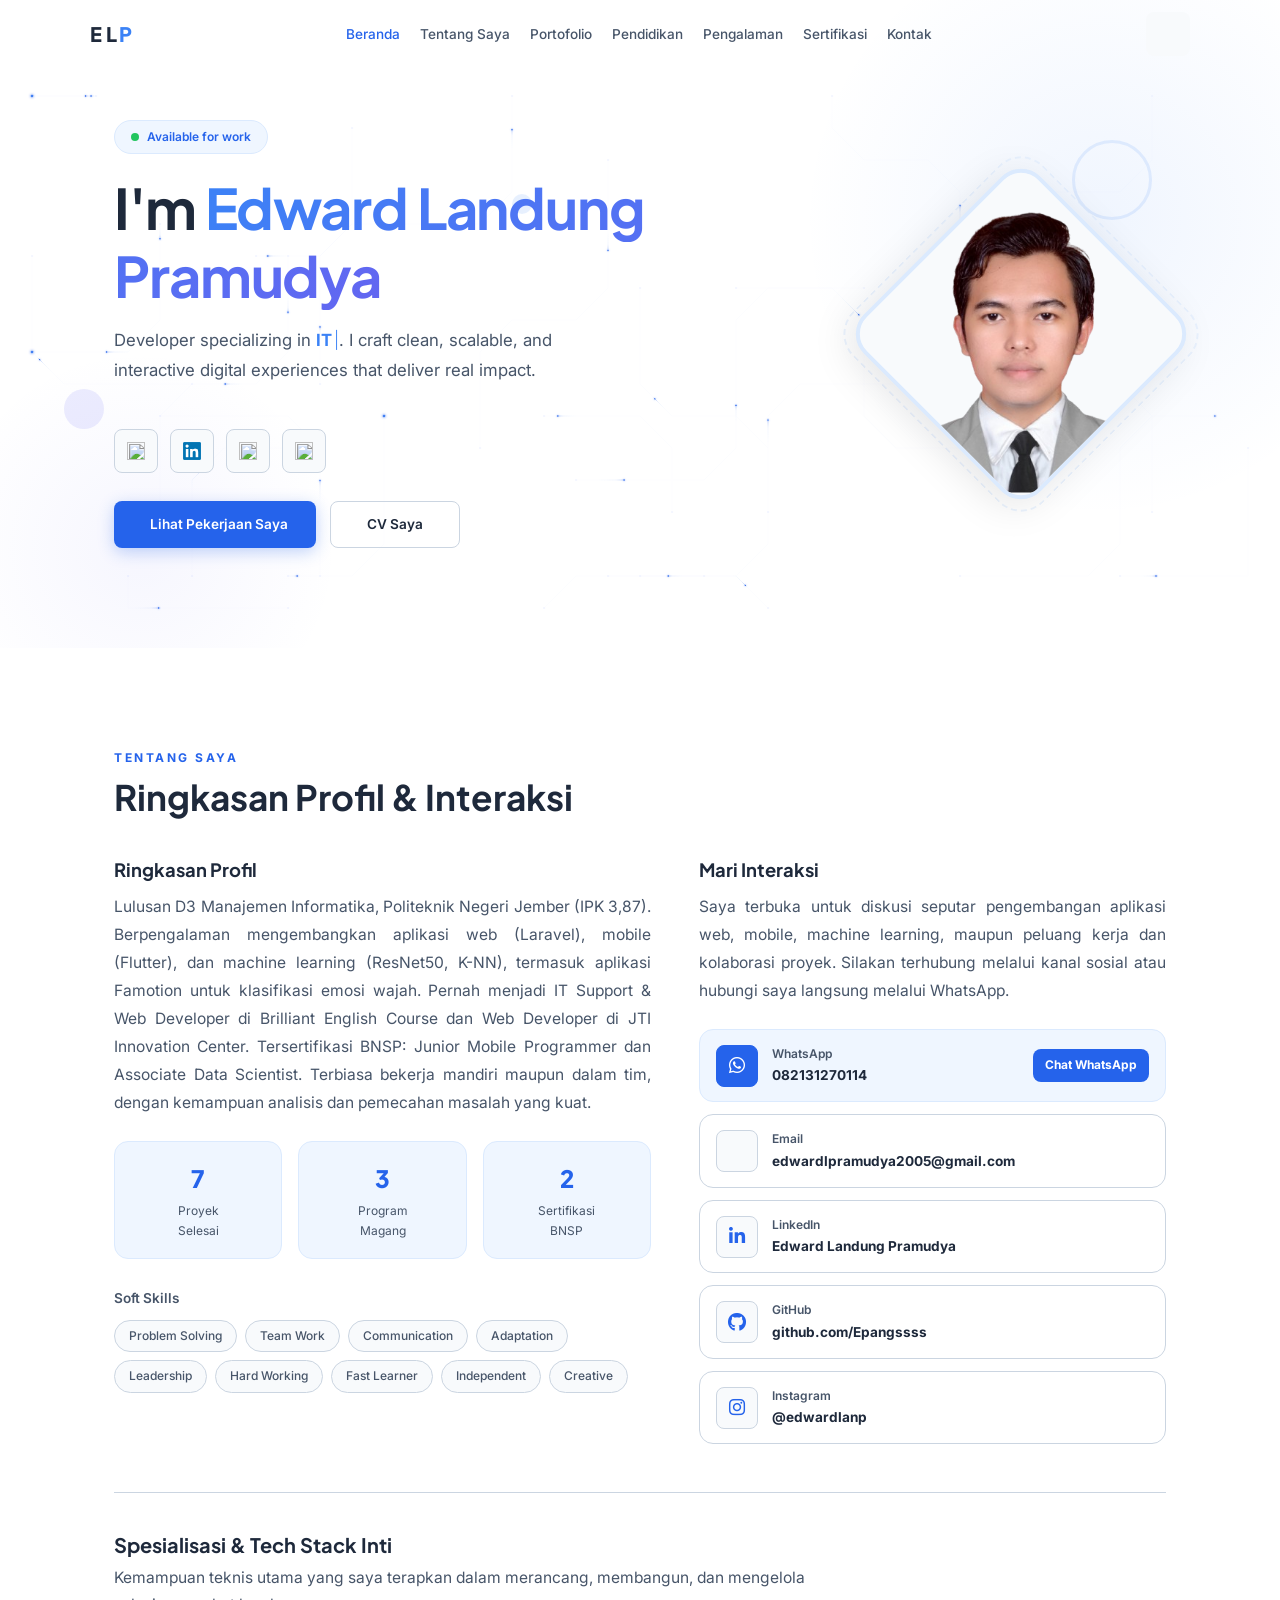
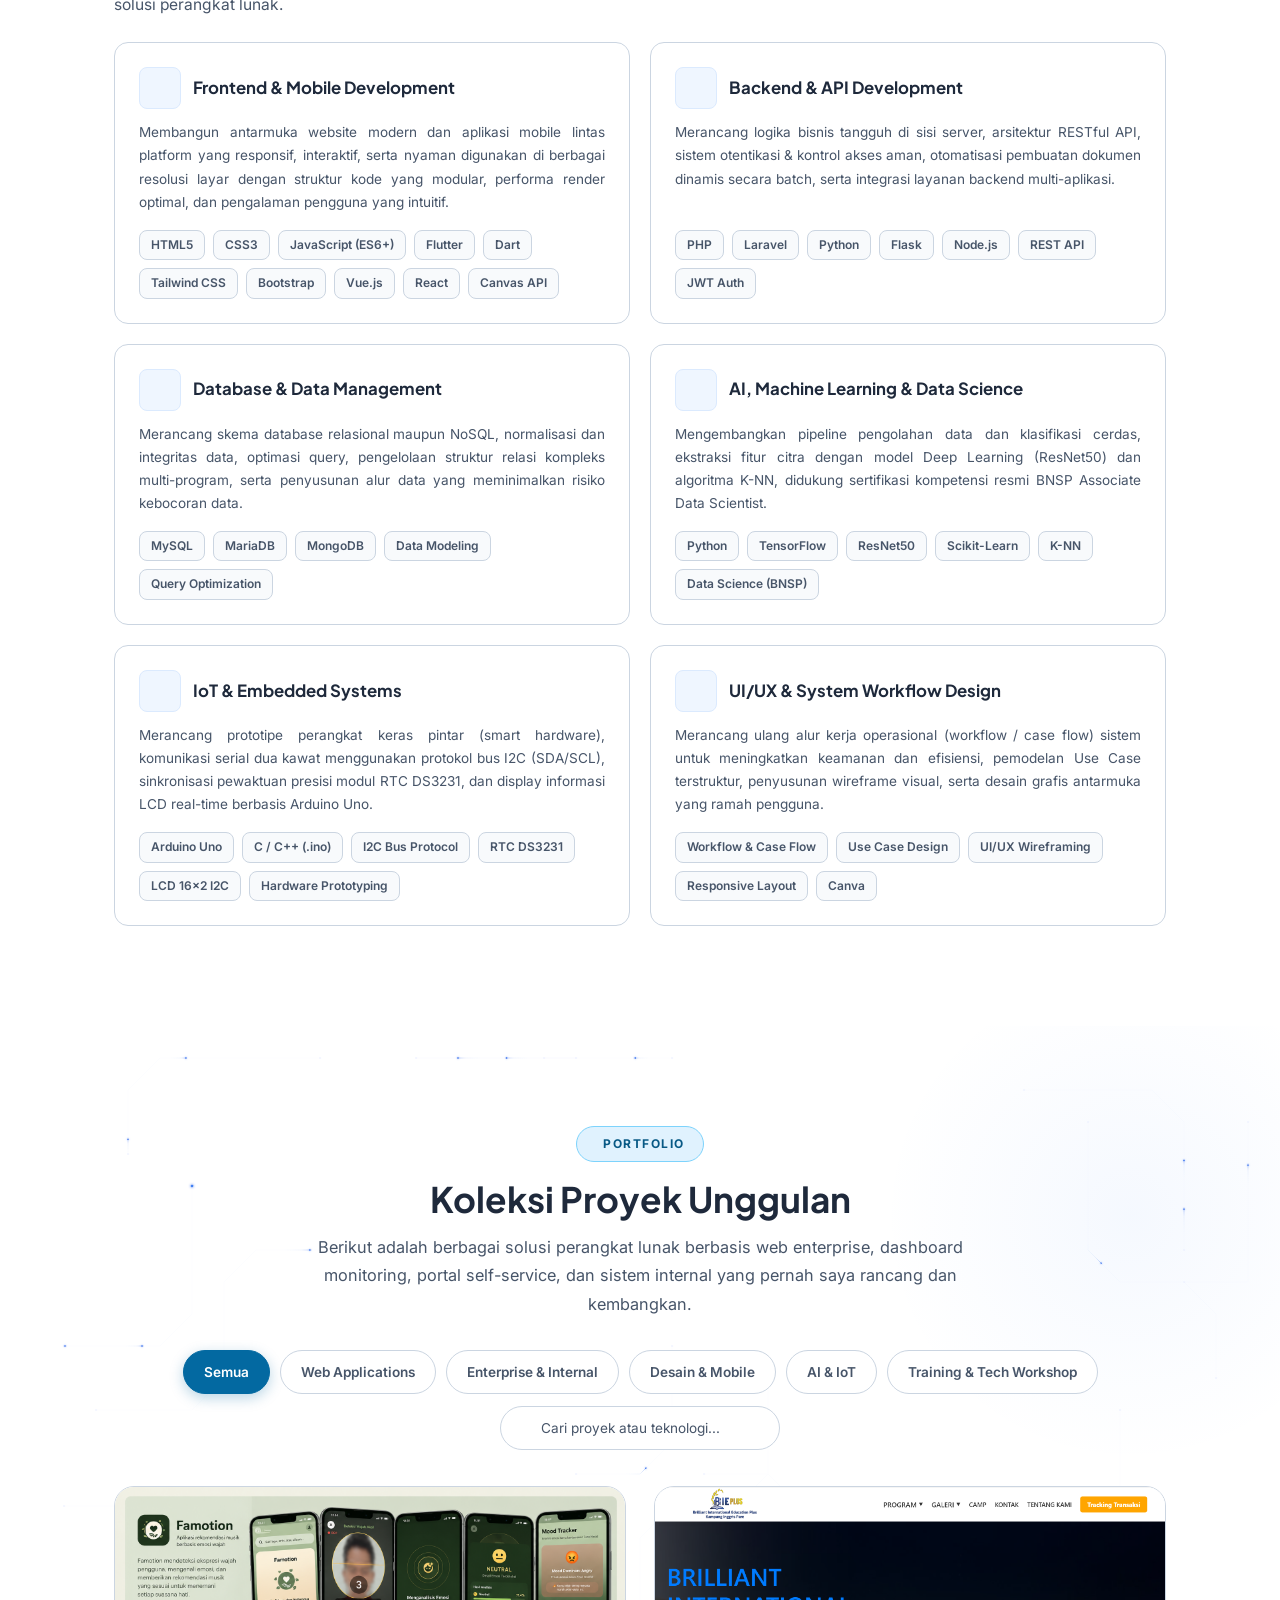
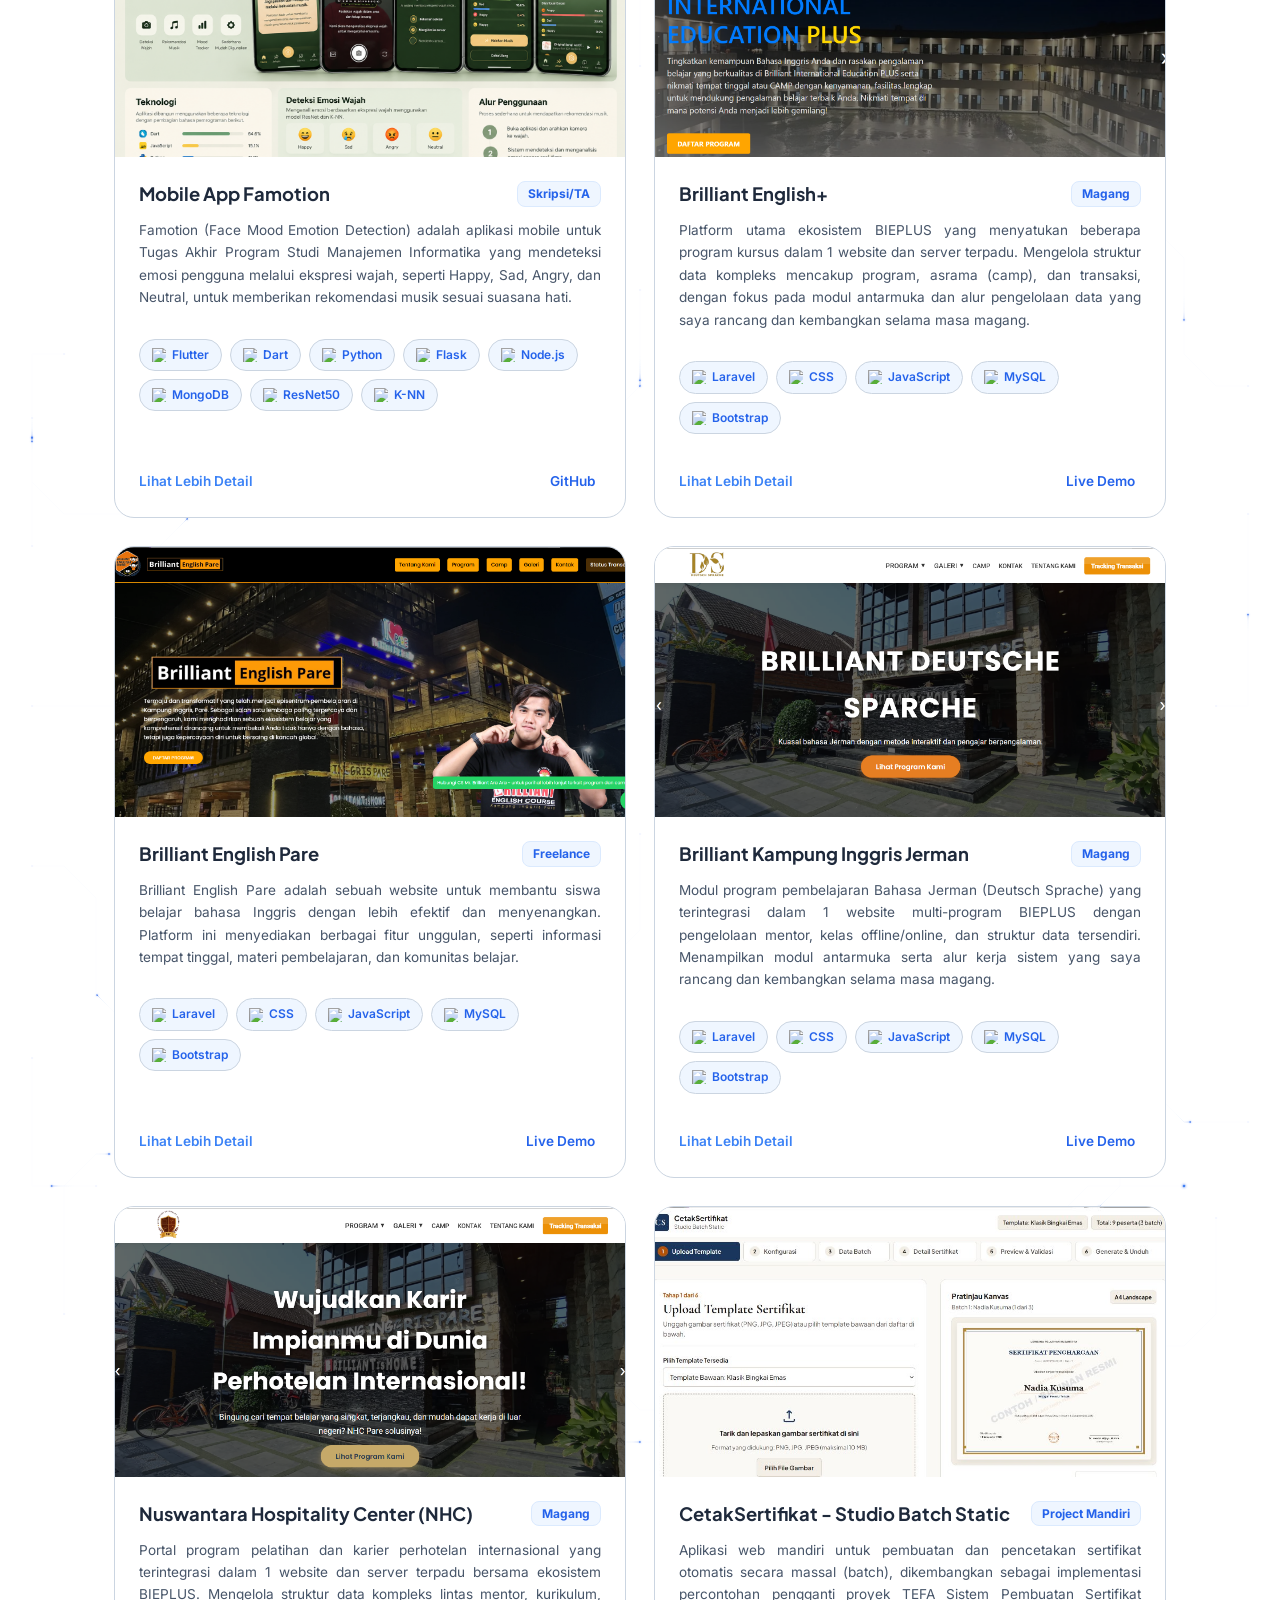
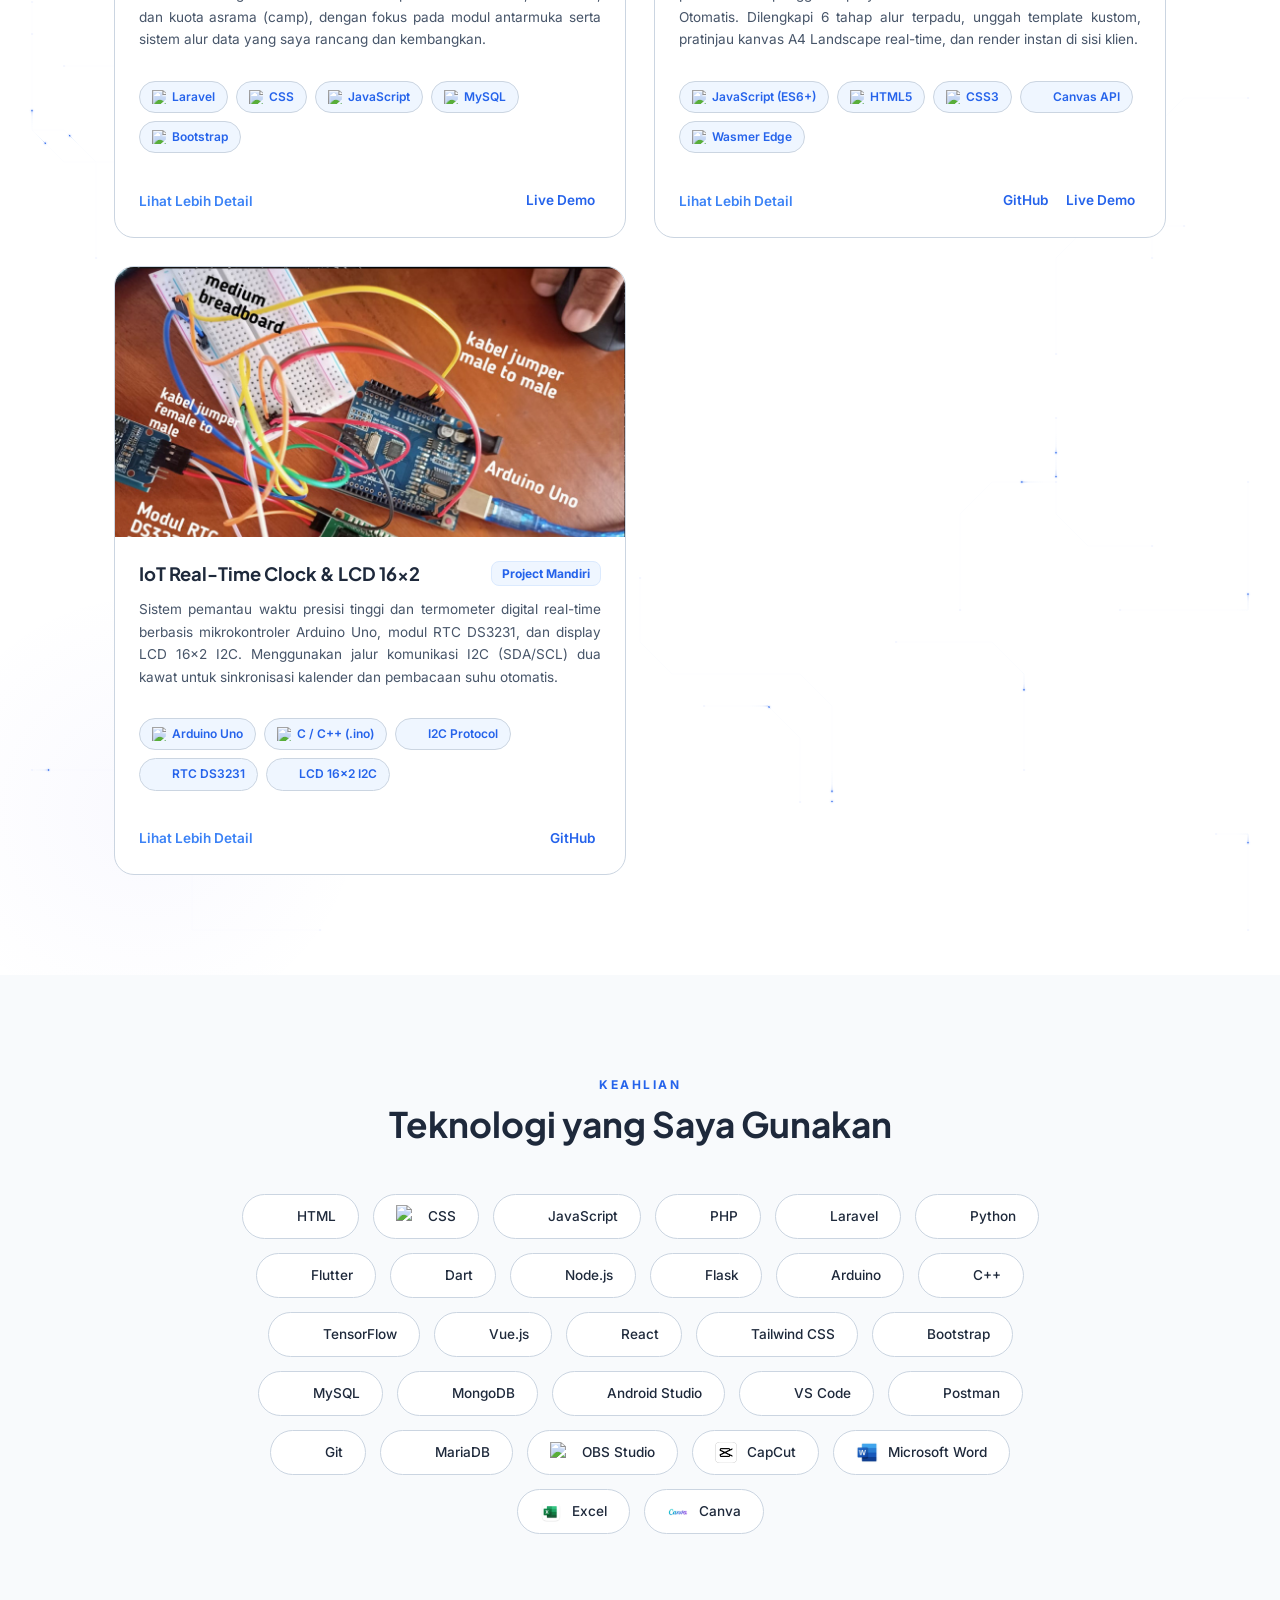
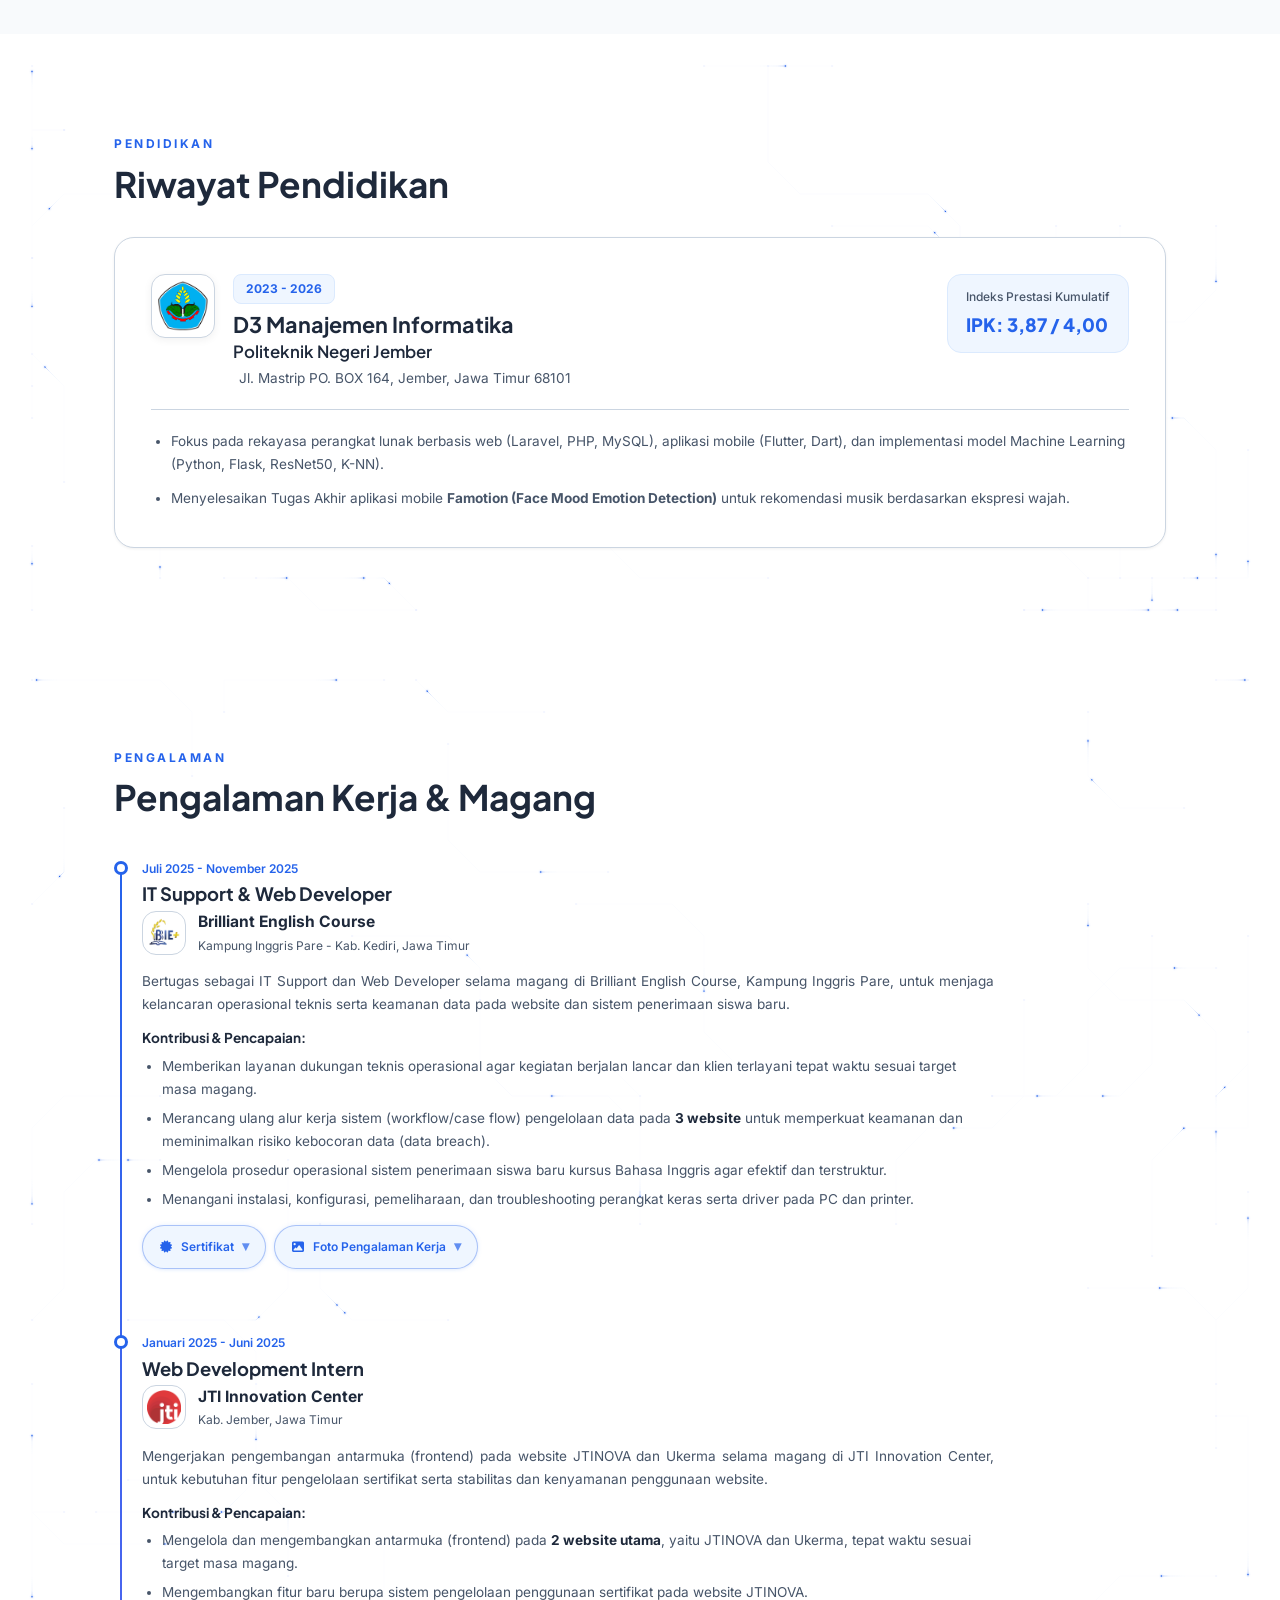
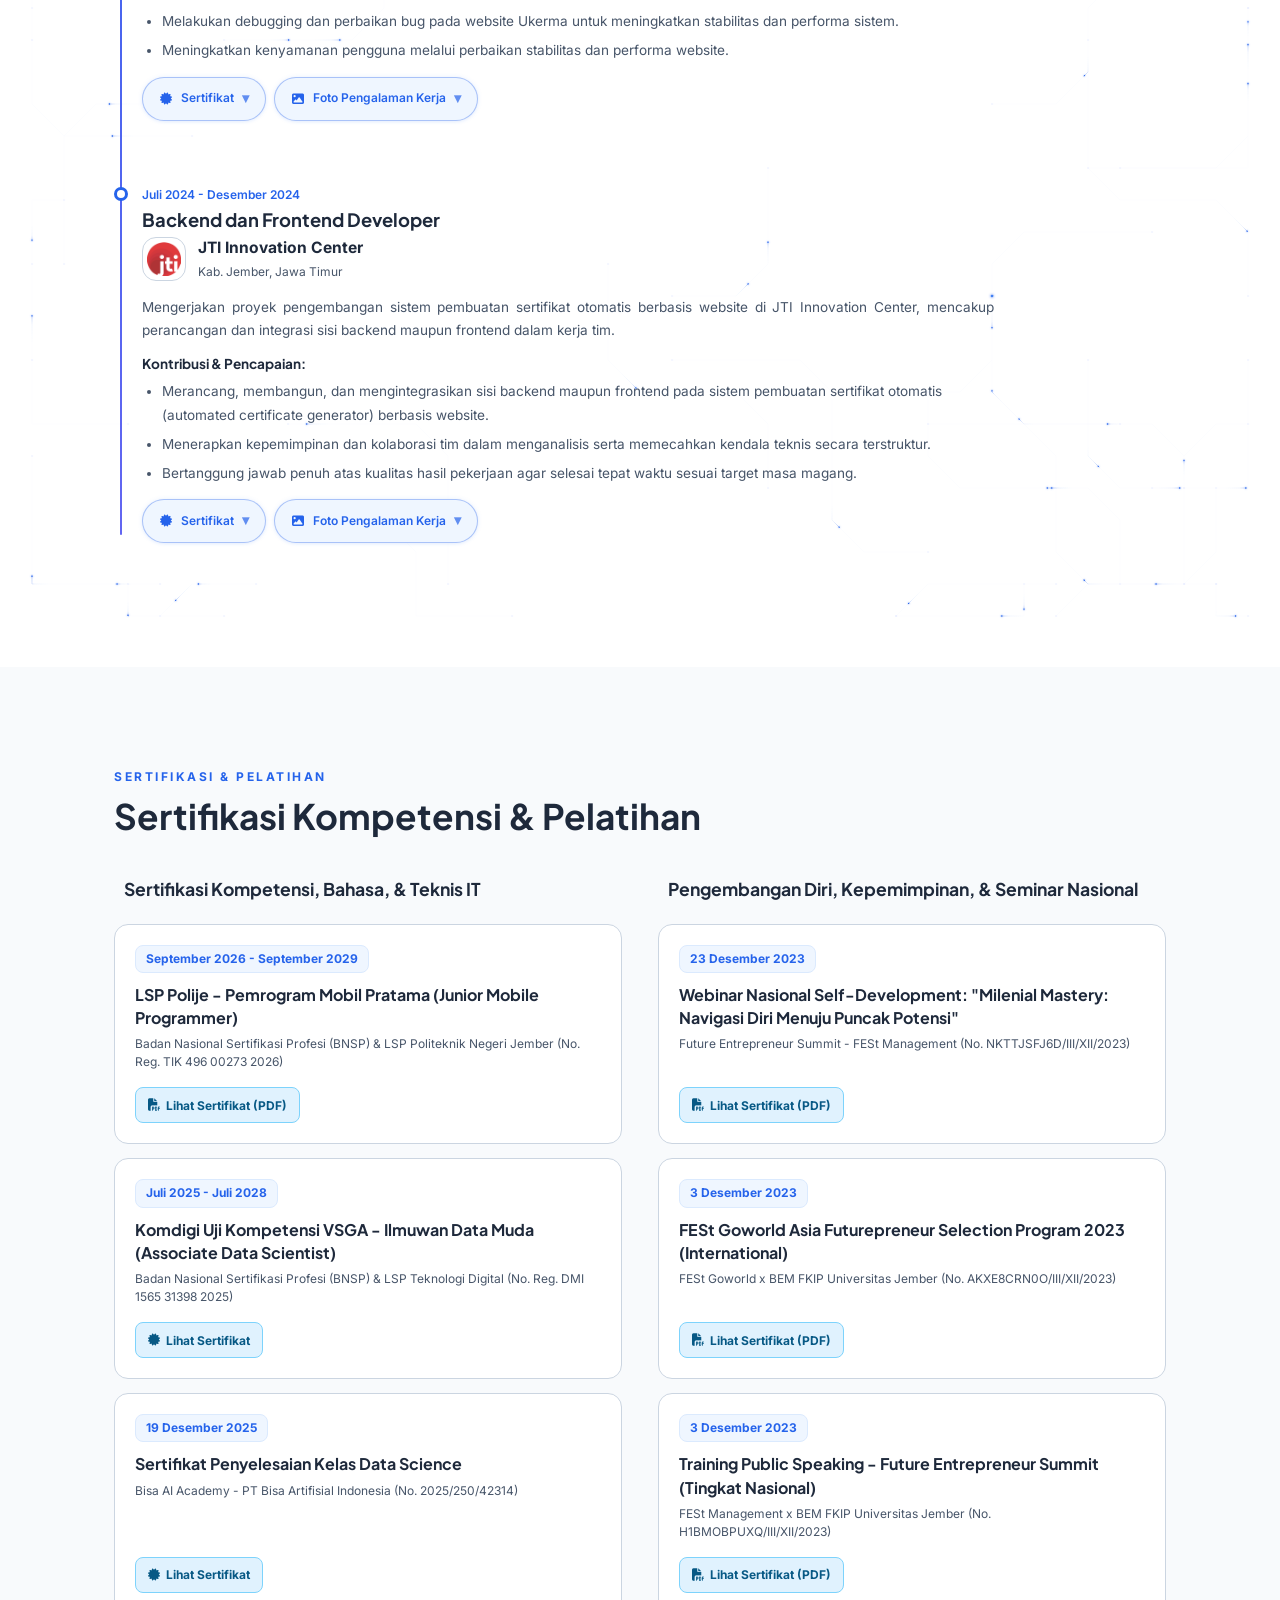
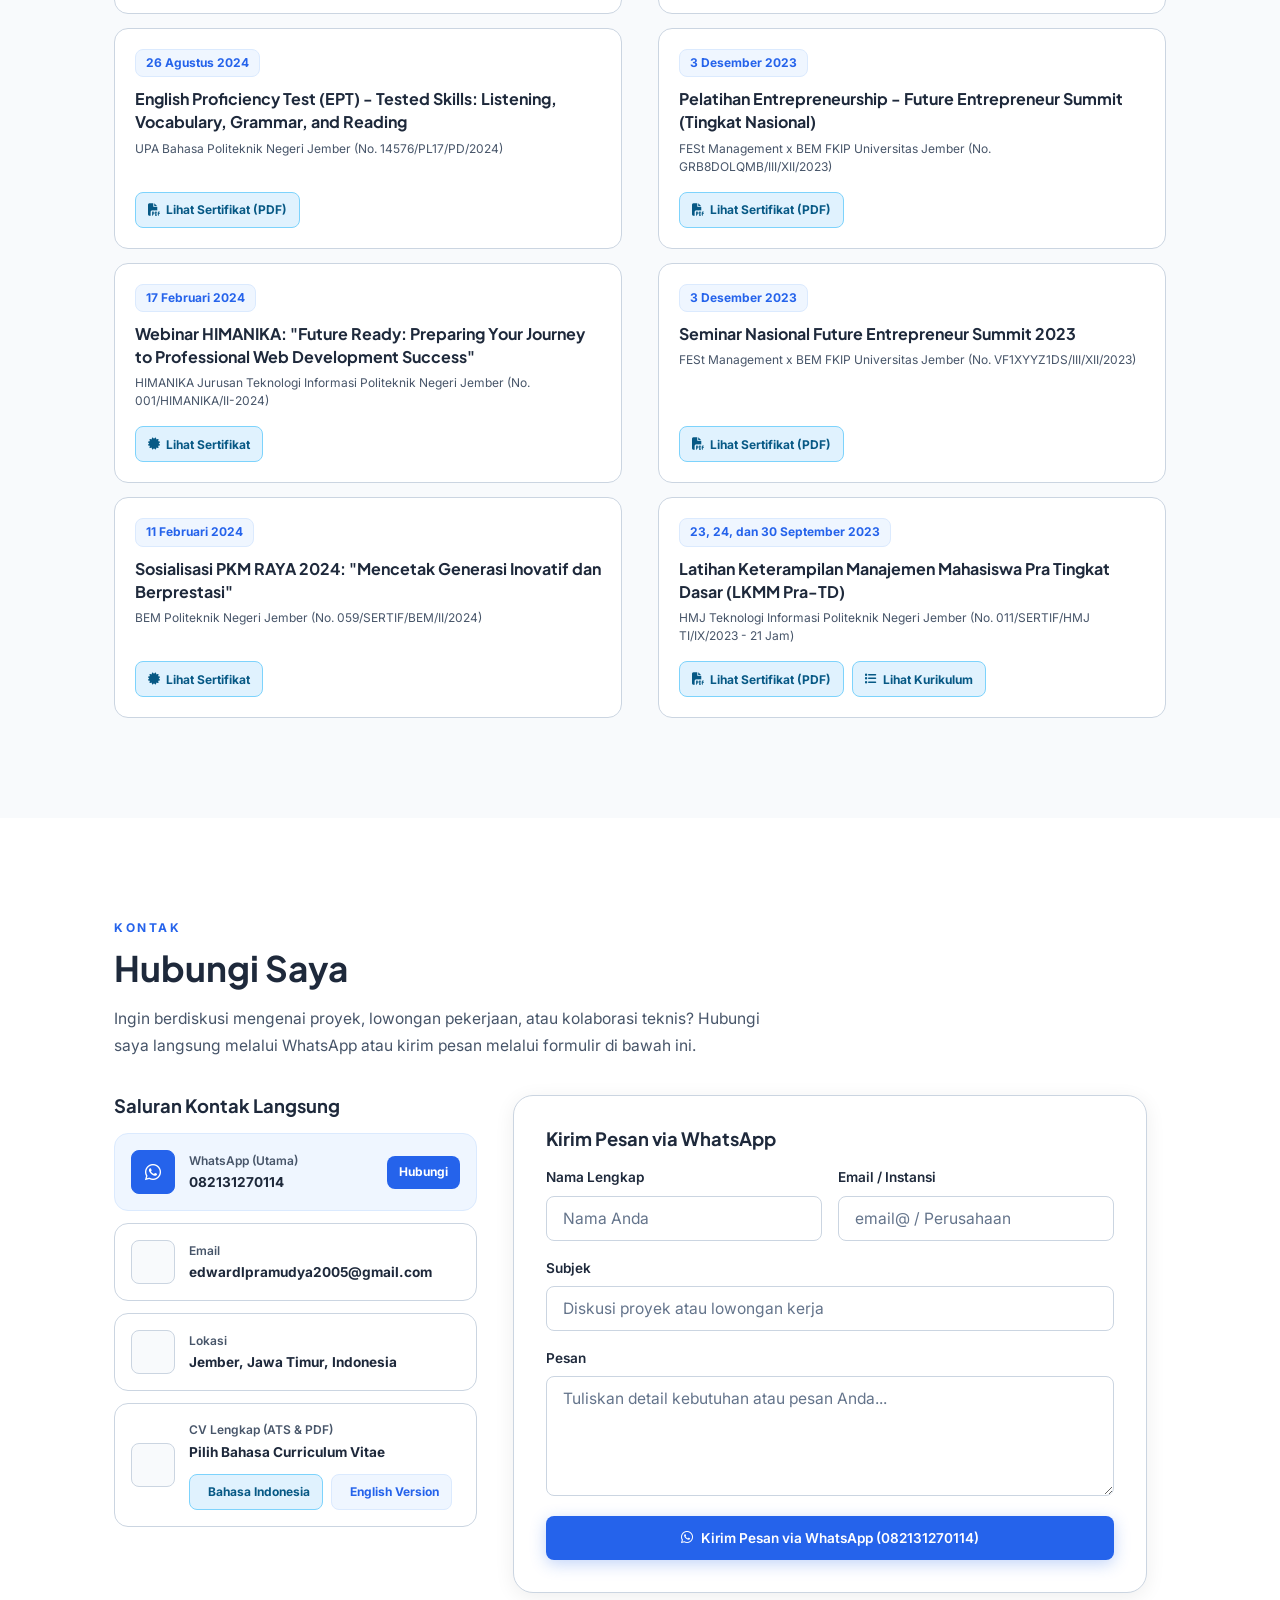
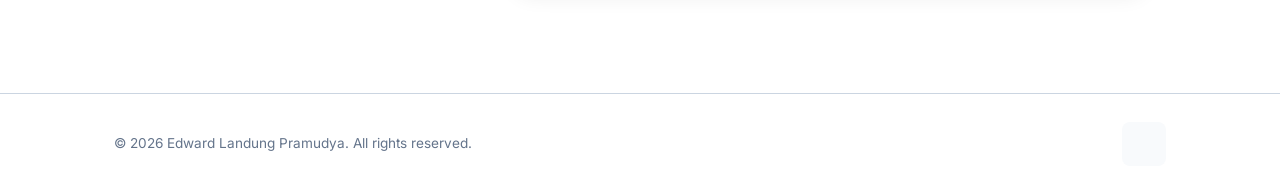
==== commit c5f350ce: "update" ====
--- a/index.html
+++ b/index.html
@@ -1345,13 +1345,15 @@
 
             <div id="gallery-tempat-kerja-3" class="documentation-gallery">
               <button type="button" class="documentation-card" onclick="openGalleryPopup('Foto Pengalaman Kerja - JTINOVA TEFA', [
-                  'assets/file/1.jpg',
+                  'assets/file/1.jpeg',
                   'assets/file/2.jpg',
                   'assets/file/3.jpg',
-                  'assets/file/4.jpg'
+                  'assets/file/4.jpeg',
+                    'assets/file/5.jpeg',
+                                                    'assets/file/6.jpg',
                 ], 0)">
                 <span class="doc-card__thumb">
-                  <img src="assets/file/1.jpg" alt="Foto Pengalaman Kerja TEFA 1" width="320" height="140"
+                  <img src="assets/file/1.jpeg" alt="Foto Pengalaman Kerja TEFA 1" width="320" height="140"
                     loading="lazy">
                   <span class="doc-card__overlay">
                     <i class="fa-solid fa-search-plus" aria-hidden="true"></i>
@@ -1364,10 +1366,12 @@
               </button>
 
               <button type="button" class="documentation-card" onclick="openGalleryPopup('Foto Pengalaman Kerja - JTINOVA TEFA', [
-                  'assets/file/1.jpg',
+                  'assets/file/1.jpeg',
                   'assets/file/2.jpg',
                   'assets/file/3.jpg',
-                  'assets/file/4.jpg'
+                  'assets/file/4.jpeg',
+                     'assets/file/5.jpeg',
+                                                    'assets/file/6.jpg',
                 ], 1)">
                 <span class="doc-card__thumb">
                   <img src="assets/file/2.jpg" alt="Foto Pengalaman Kerja TEFA 2" width="320" height="140"
@@ -1383,10 +1387,12 @@
               </button>
 
               <button type="button" class="documentation-card" onclick="openGalleryPopup('Foto Pengalaman Kerja - JTINOVA TEFA', [
-                  'assets/file/1.jpg',
+                  'assets/file/1.jpeg',
                   'assets/file/2.jpg',
                   'assets/file/3.jpg',
-                  'assets/file/4.jpg'
+                  'assets/file/4.jpeg',
+                     'assets/file/5.jpeg',
+                                                    'assets/file/6.jpg',
                 ], 2)">
                 <span class="doc-card__thumb">
                   <img src="assets/file/3.jpg" alt="Foto Pengalaman Kerja TEFA 3" width="320" height="140"
@@ -1402,13 +1408,15 @@
               </button>
 
               <button type="button" class="documentation-card" onclick="openGalleryPopup('Foto Pengalaman Kerja - JTINOVA TEFA', [
-                  'assets/file/1.jpg',
+                  'assets/file/1.jpeg',
                   'assets/file/2.jpg',
                   'assets/file/3.jpg',
-                  'assets/file/4.jpg'
+                  'assets/file/4.jpeg',
+                   'assets/file/5.jpeg',
+                                                    'assets/file/6.jpg',
                 ], 3)">
                 <span class="doc-card__thumb">
-                  <img src="assets/file/4.jpg" alt="Foto Pengalaman Kerja TEFA 4" width="320" height="140"
+                  <img src="assets/file/4.jpeg" alt="Foto Pengalaman Kerja TEFA 4" width="320" height="140"
                     loading="lazy">
                   <span class="doc-card__overlay">
                     <i class="fa-solid fa-search-plus" aria-hidden="true"></i>
@@ -1419,6 +1427,51 @@
                   <span class="doc-card__subtitle">Klik untuk melihat semua foto.</span>
                 </span>
               </button>
+
+              <button type="button" class="documentation-card" onclick="openGalleryPopup('Foto Pengalaman Kerja - JTINOVA TEFA', [
+                                'assets/file/1.jpeg',
+                                'assets/file/2.jpg',
+                                'assets/file/3.jpg',
+                                'assets/file/4.jpeg',
+                                 'assets/file/5.jpeg',
+                                                    'assets/file/6.jpg',
+                              ], 4)">
+                <span class="doc-card__thumb">
+                  <img src="assets/file/5.jpeg" alt="Foto Pengalaman Kerja TEFA 4" width="320" height="140"
+                    loading="lazy">
+                  <span class="doc-card__overlay">
+                    <i class="fa-solid fa-search-plus" aria-hidden="true"></i>
+                  </span>
+                </span>
+                <span class="documentation-card__body">
+                  <span class="doc-card__title">Foto Pengalaman Kerja</span>
+                  <span class="doc-card__subtitle">Klik untuk melihat semua foto.</span>
+                </span>
+              </button>
+
+              <button type="button" class="documentation-card" onclick="openGalleryPopup('Foto Pengalaman Kerja - JTINOVA TEFA', [
+                                                  'assets/file/1.jpeg',
+                                                  'assets/file/2.jpg',
+                                                  'assets/file/3.jpg',
+                                                  'assets/file/4.jpeg',
+                                                  'assets/file/5.jpeg',
+                                                    'assets/file/6.jpg',
+                                                ], 5)">
+                <span class="doc-card__thumb">
+                  <img src="assets/file/6.jpg" alt="Foto Pengalaman Kerja TEFA 4" width="320" height="140"
+                    loading="lazy">
+                  <span class="doc-card__overlay">
+                    <i class="fa-solid fa-search-plus" aria-hidden="true"></i>
+                  </span>
+                </span>
+                <span class="documentation-card__body">
+                  <span class="doc-card__title">Foto Pengalaman Kerja</span>
+                  <span class="doc-card__subtitle">Klik untuk melihat semua foto.</span>
+                </span>
+              </button>
+
+
+
             </div>
           </div>
         </div>
